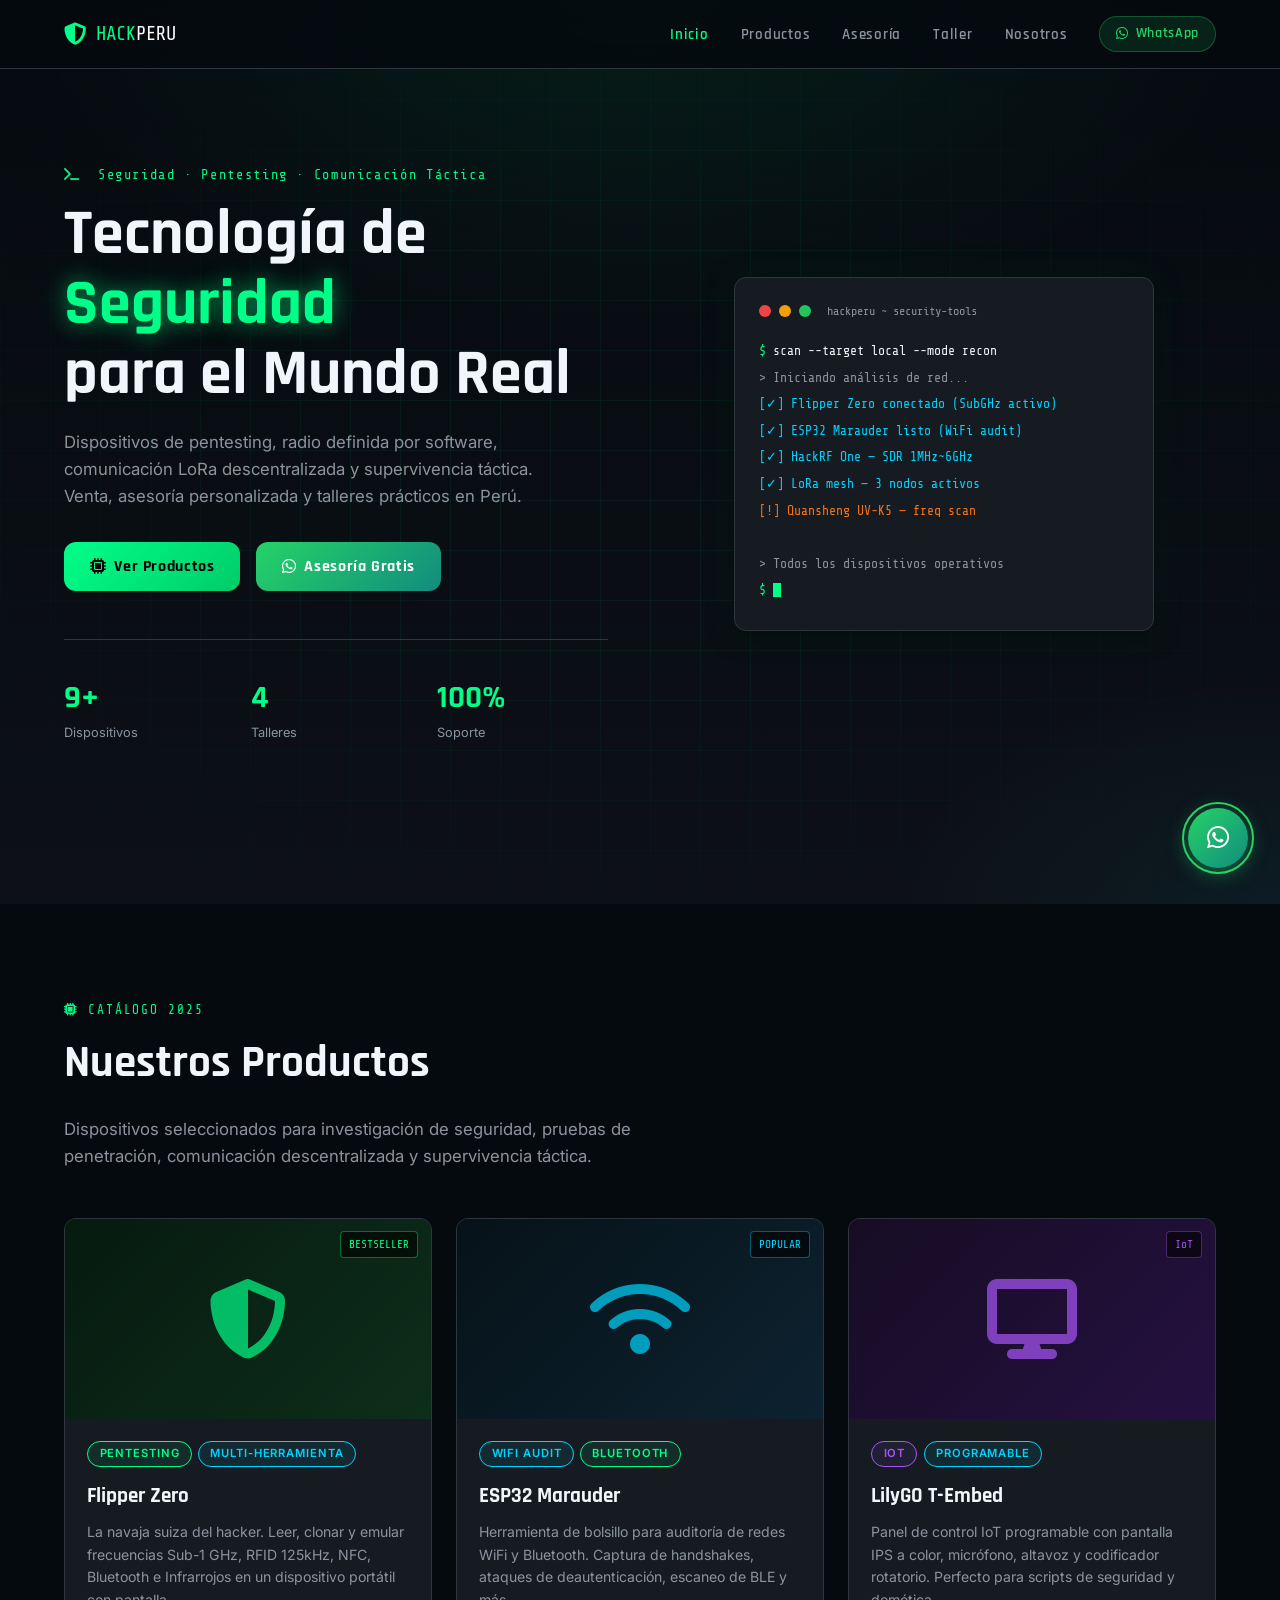
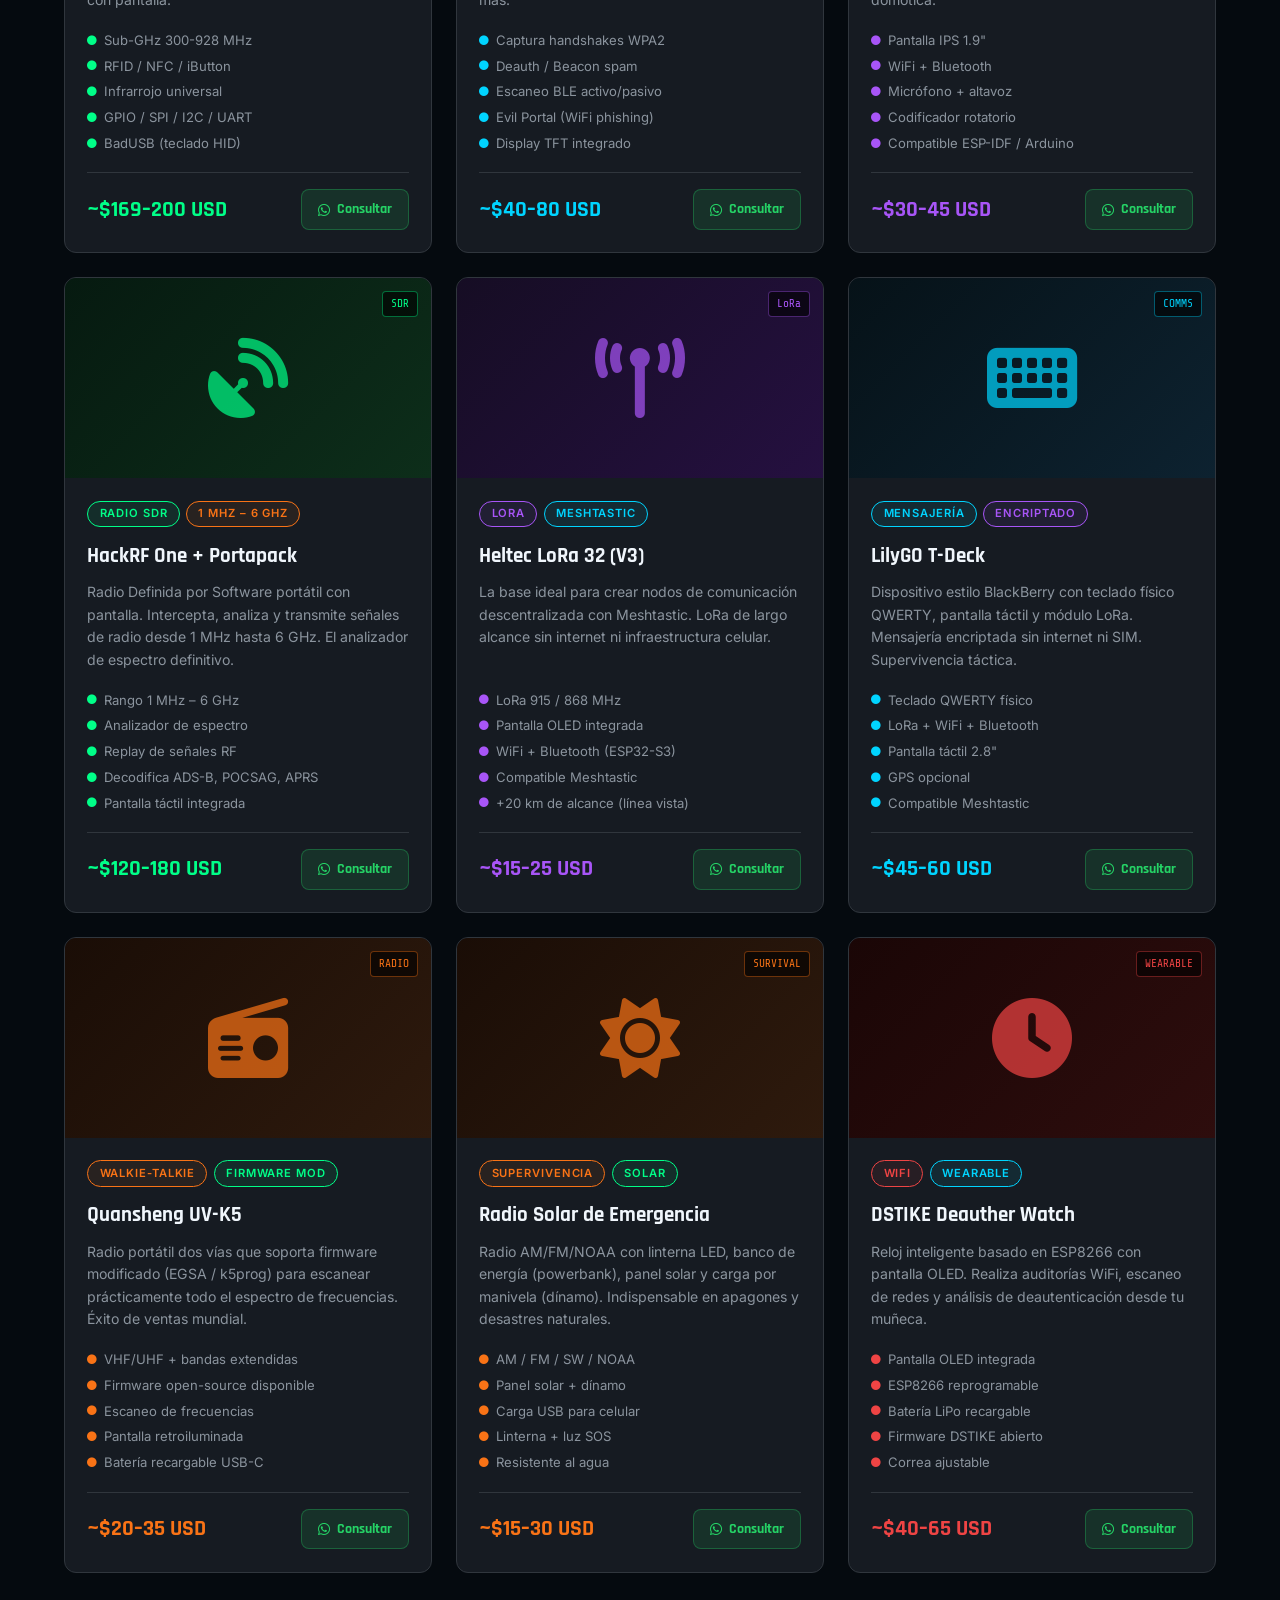
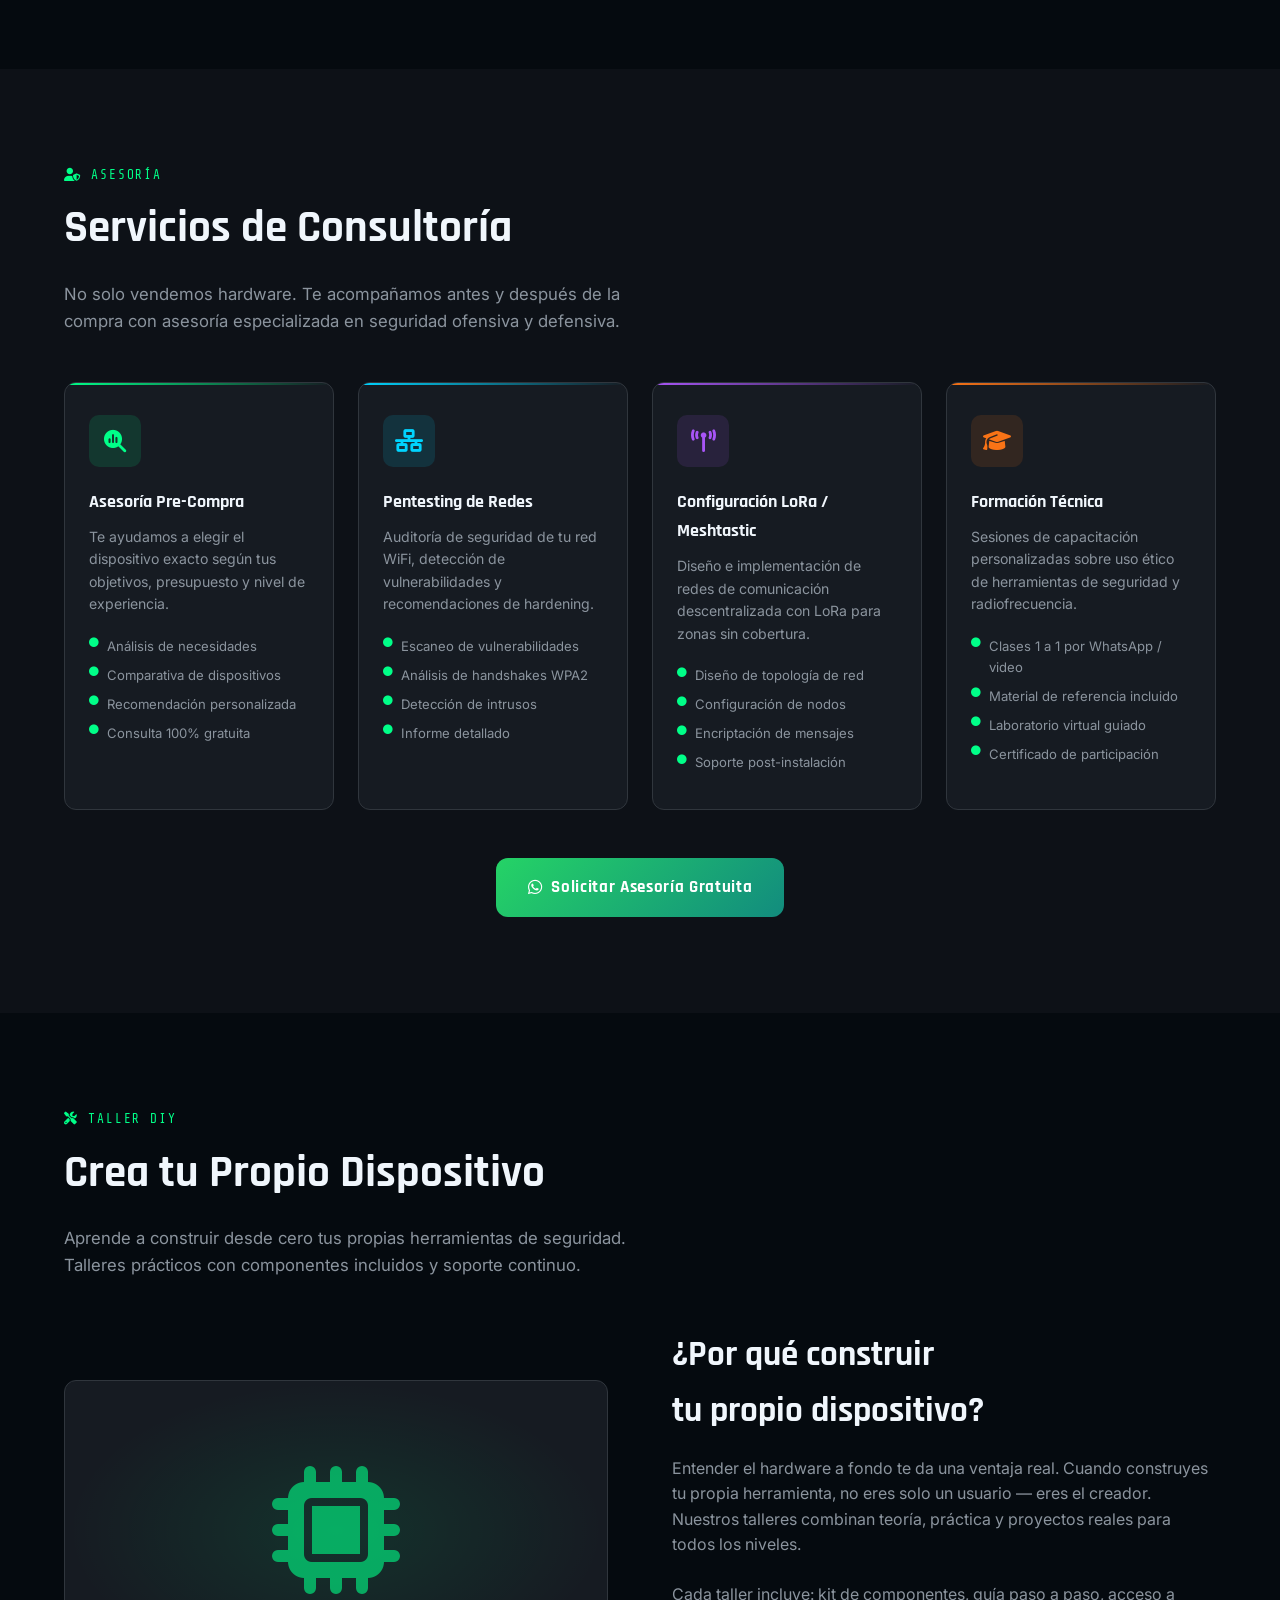
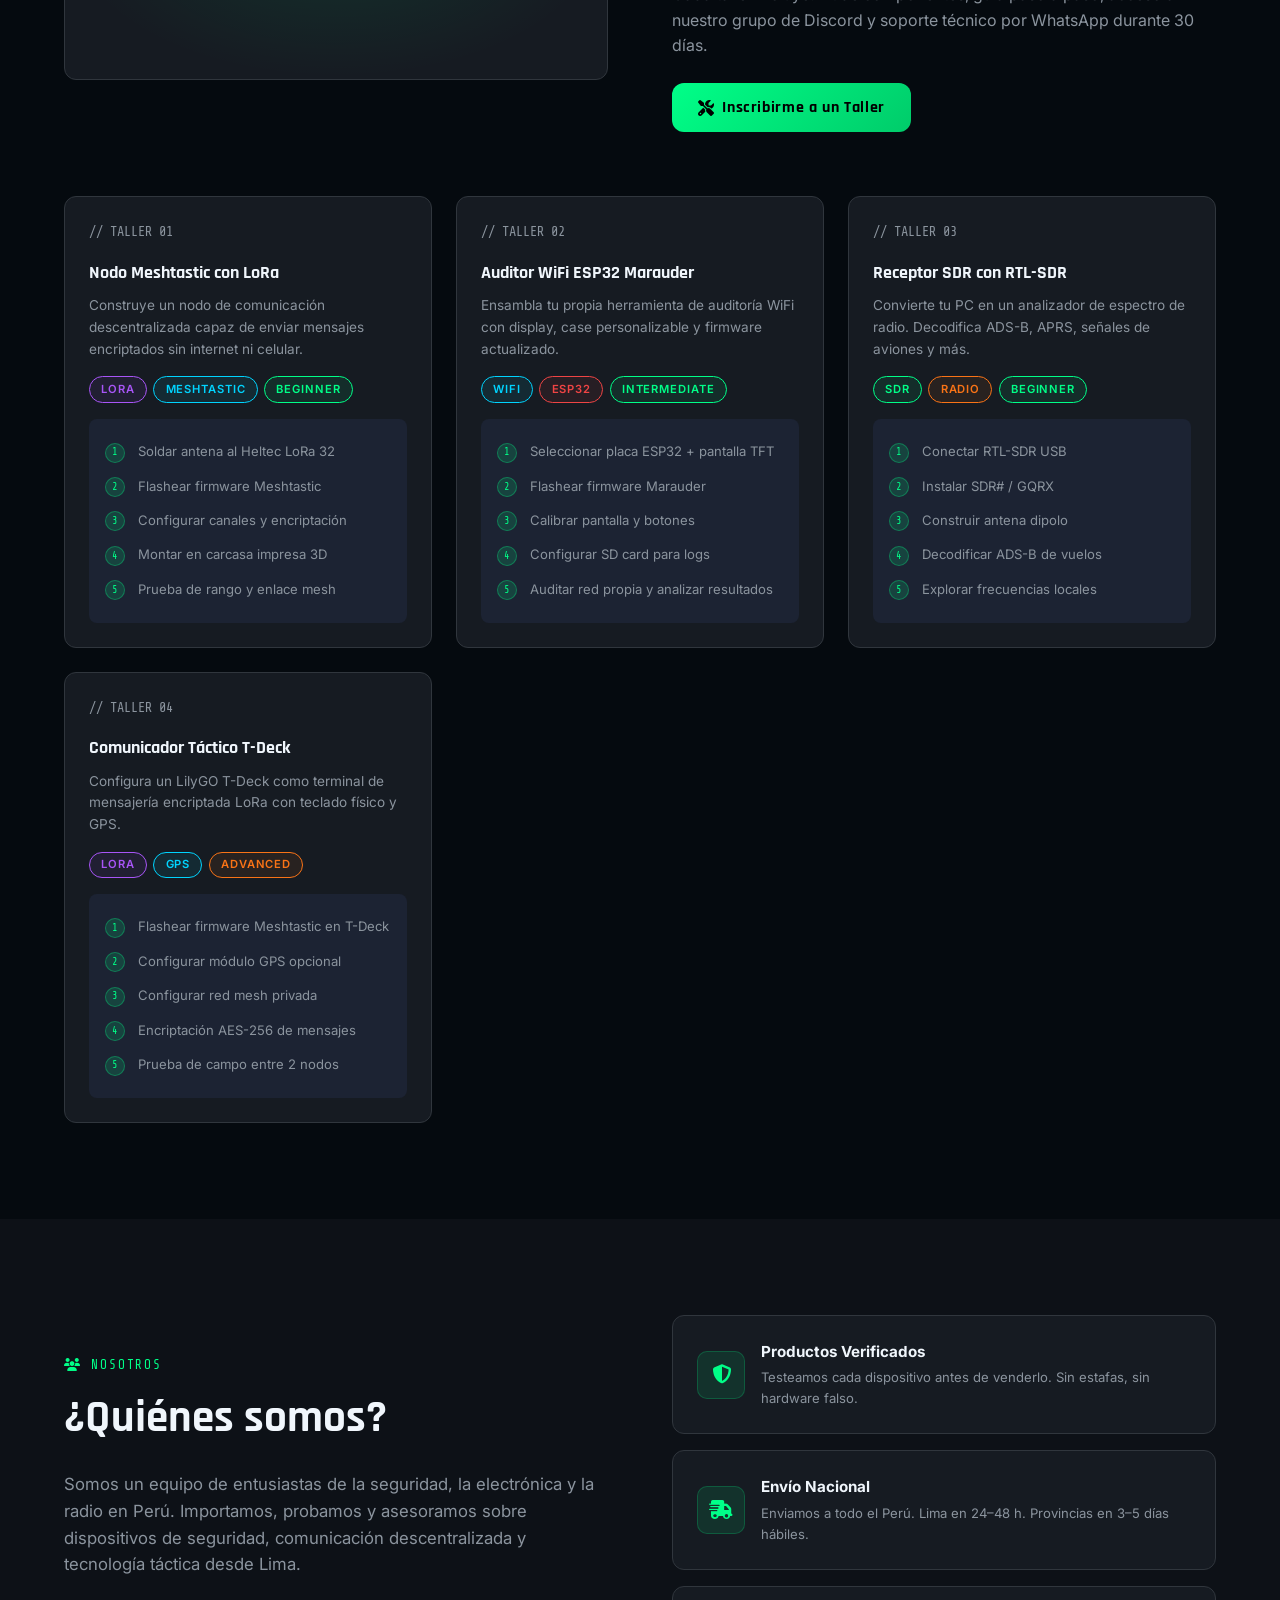
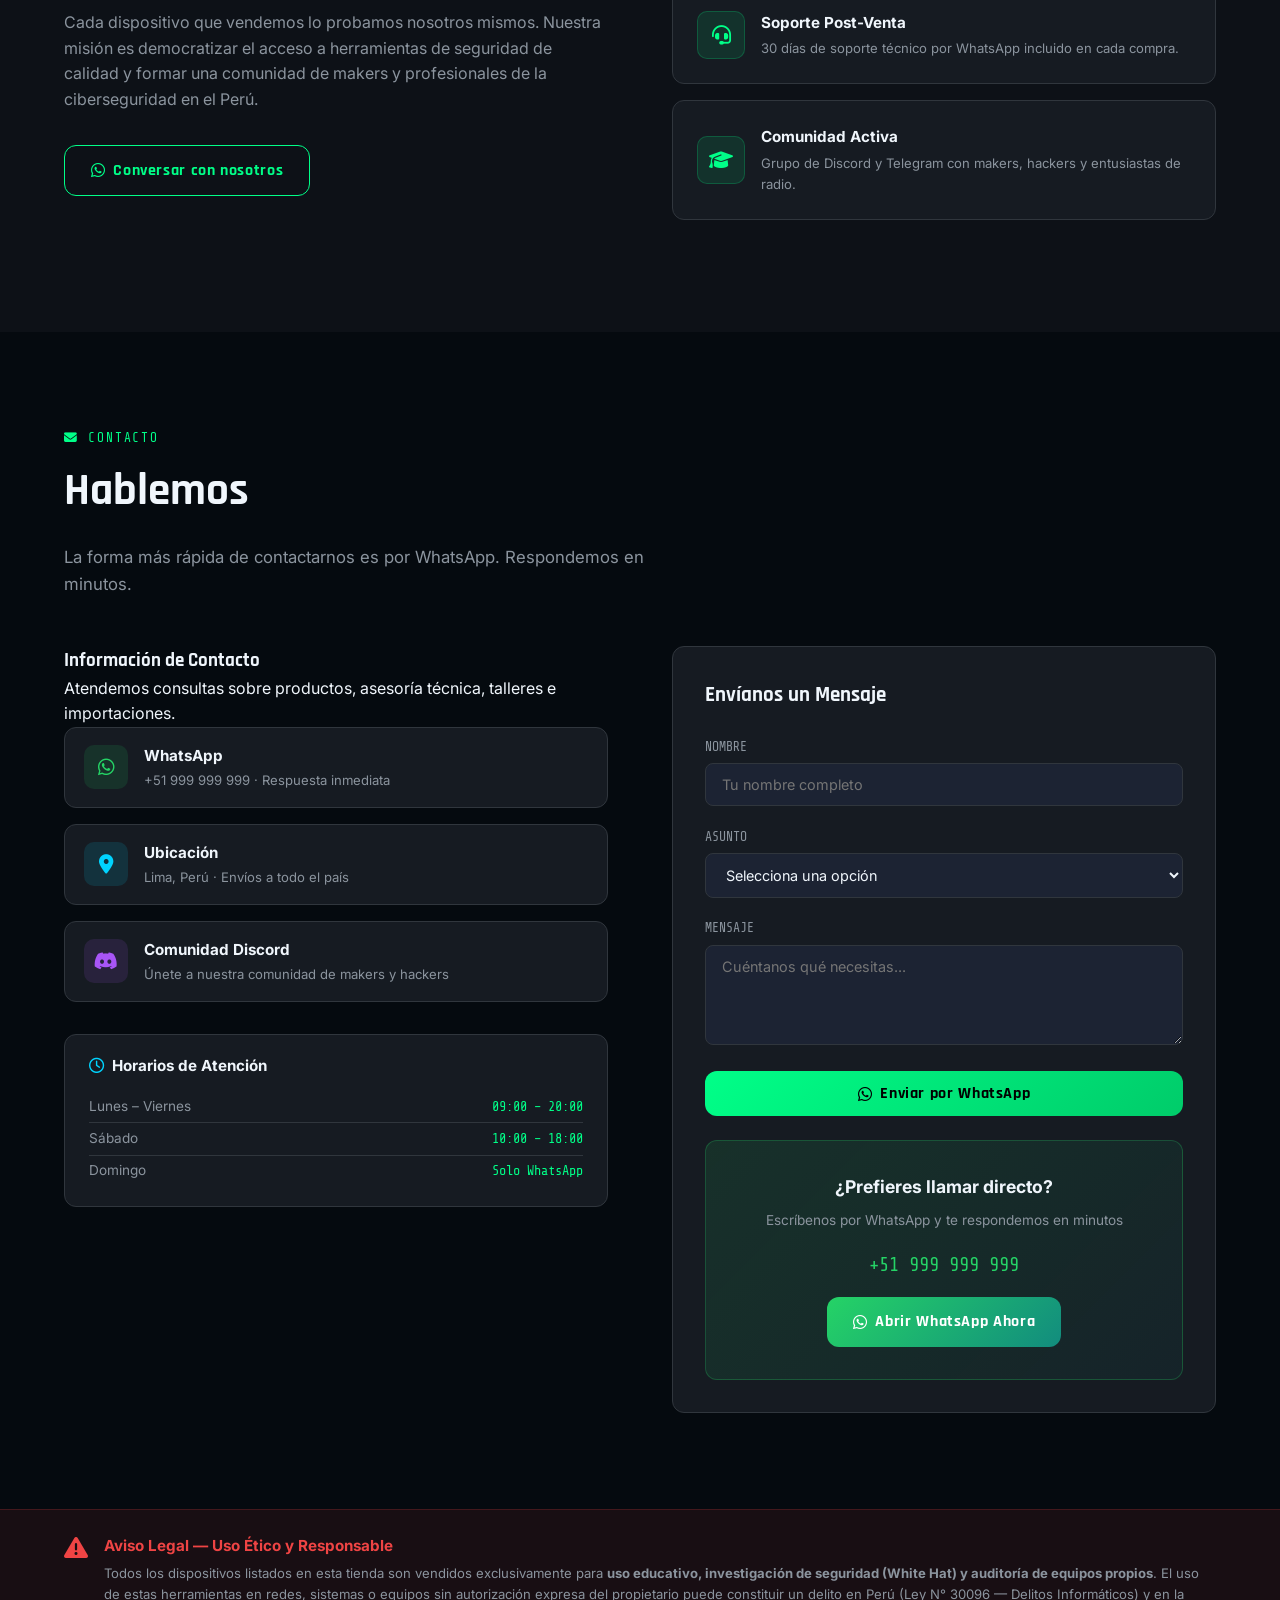
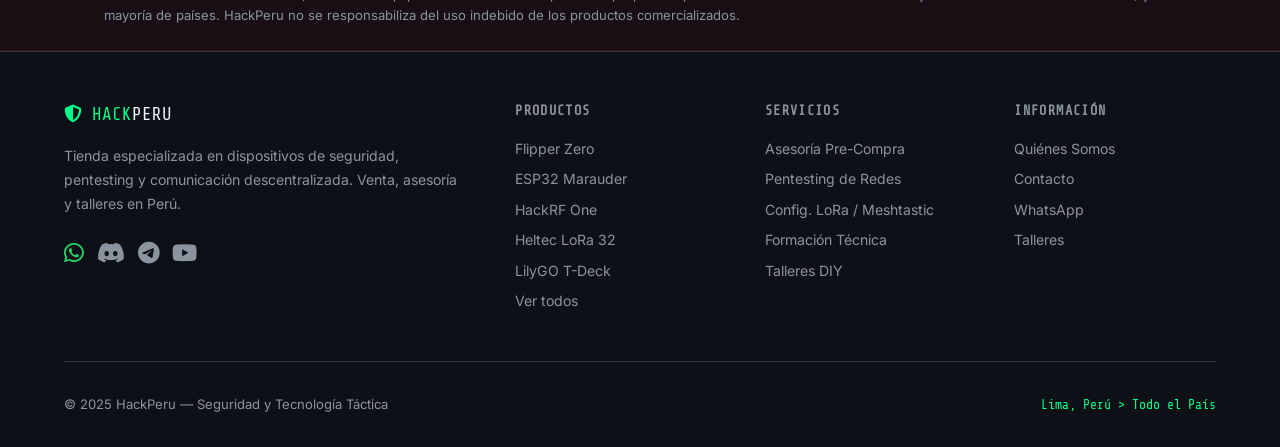
==== index.html @ 263f97da "feat: complete security products website for GitHub Pages Full single-page website with dark cyberpu" ====
<!DOCTYPE html>
<html lang="es">
<head>
  <meta charset="UTF-8" />
  <meta name="viewport" content="width=device-width, initial-scale=1.0" />
  <title>HackPeru — Tienda de Seguridad & Tecnología</title>
  <meta name="description" content="Dispositivos de pentesting, comunicación segura y electrónica táctica. Venta, asesoría y talleres en Perú." />
  <link rel="preconnect" href="https://fonts.googleapis.com" />
  <link rel="preconnect" href="https://fonts.gstatic.com" crossorigin />
  <link href="https://fonts.googleapis.com/css2?family=Share+Tech+Mono&family=Rajdhani:wght@400;600;700&family=Inter:wght@300;400;600&display=swap" rel="stylesheet" />
  <link rel="stylesheet" href="https://cdnjs.cloudflare.com/ajax/libs/font-awesome/6.5.0/css/all.min.css" />
  <style>
    /* ─── Variables ─────────────────────────────── */
    :root {
      --bg0: #050a0f;
      --bg1: #0d1117;
      --bg2: #161b22;
      --bg3: #1c2333;
      --green: #00ff88;
      --cyan:  #00d4ff;
      --purple:#a855f7;
      --orange:#f97316;
      --red:   #ef4444;
      --text:  #f0f6fc;
      --muted: #8b949e;
      --border:#30363d;
      --radius:12px;
      --shadow: 0 4px 24px rgba(0,0,0,.6);
    }

    /* ─── Reset ─────────────────────────────────── */
    *, *::before, *::after { box-sizing: border-box; margin: 0; padding: 0; }
    html { scroll-behavior: smooth; }
    body {
      font-family: 'Inter', sans-serif;
      background: var(--bg0);
      color: var(--text);
      line-height: 1.6;
      overflow-x: hidden;
    }
    a { color: inherit; text-decoration: none; }
    img { max-width: 100%; display: block; }
    ul { list-style: none; }

    /* ─── Scrollbar ──────────────────────────────── */
    ::-webkit-scrollbar { width: 6px; }
    ::-webkit-scrollbar-track { background: var(--bg1); }
    ::-webkit-scrollbar-thumb { background: var(--green); border-radius: 3px; }

    /* ─── Typography ────────────────────────────── */
    .mono { font-family: 'Share Tech Mono', monospace; }
    .title-font { font-family: 'Rajdhani', sans-serif; font-weight: 700; }
    h1,h2,h3 { font-family: 'Rajdhani', sans-serif; font-weight: 700; }

    /* ─── Utility ───────────────────────────────── */
    .container { max-width: 1200px; margin: 0 auto; padding: 0 1.5rem; }
    .tag {
      display: inline-block;
      font-size: .7rem;
      font-weight: 600;
      letter-spacing: .08em;
      text-transform: uppercase;
      padding: .2rem .7rem;
      border-radius: 999px;
      border: 1px solid;
    }
    .tag-green  { color: var(--green);  border-color: var(--green);  background: rgba(0,255,136,.08); }
    .tag-cyan   { color: var(--cyan);   border-color: var(--cyan);   background: rgba(0,212,255,.08); }
    .tag-purple { color: var(--purple); border-color: var(--purple); background: rgba(168,85,247,.08); }
    .tag-orange { color: var(--orange); border-color: var(--orange); background: rgba(249,115,22,.08); }
    .tag-red    { color: var(--red);    border-color: var(--red);    background: rgba(239,68,68,.08); }

    .btn {
      display: inline-flex;
      align-items: center;
      gap: .5rem;
      padding: .75rem 1.6rem;
      border-radius: var(--radius);
      font-family: 'Rajdhani', sans-serif;
      font-weight: 700;
      font-size: 1rem;
      letter-spacing: .04em;
      cursor: pointer;
      transition: all .2s;
      border: none;
    }
    .btn-primary {
      background: linear-gradient(135deg, var(--green), #00cc6a);
      color: #000;
    }
    .btn-primary:hover { transform: translateY(-2px); box-shadow: 0 8px 24px rgba(0,255,136,.35); }
    .btn-outline {
      background: transparent;
      border: 1.5px solid var(--green);
      color: var(--green);
    }
    .btn-outline:hover { background: rgba(0,255,136,.1); transform: translateY(-2px); }
    .btn-wa {
      background: linear-gradient(135deg, #25d366, #128c7e);
      color: #fff;
    }
    .btn-wa:hover { transform: translateY(-2px); box-shadow: 0 8px 24px rgba(37,211,102,.4); }
    .section-label {
      font-family: 'Share Tech Mono', monospace;
      font-size: .8rem;
      color: var(--green);
      letter-spacing: .15em;
      text-transform: uppercase;
      margin-bottom: .5rem;
      display: block;
    }
    .section-title {
      font-size: clamp(1.8rem, 4vw, 2.8rem);
      margin-bottom: 1rem;
    }
    .section-sub {
      color: var(--muted);
      max-width: 600px;
      font-size: 1.05rem;
    }
    .section-header { margin-bottom: 3rem; }

    /* ─── Grid bg ───────────────────────────────── */
    .grid-bg {
      background-image:
        linear-gradient(rgba(0,255,136,.04) 1px, transparent 1px),
        linear-gradient(90deg, rgba(0,255,136,.04) 1px, transparent 1px);
      background-size: 40px 40px;
    }

    /* ─── Glow text ─────────────────────────────── */
    .glow { text-shadow: 0 0 20px rgba(0,255,136,.5), 0 0 40px rgba(0,255,136,.2); }
    .glow-cyan { text-shadow: 0 0 20px rgba(0,212,255,.5); }

    /* ─── Floating WA button ───────────────────── */
    #wa-float {
      position: fixed;
      bottom: 2rem;
      right: 2rem;
      z-index: 999;
      width: 60px;
      height: 60px;
      border-radius: 50%;
      background: linear-gradient(135deg, #25d366, #128c7e);
      display: flex;
      align-items: center;
      justify-content: center;
      font-size: 1.6rem;
      color: #fff;
      box-shadow: 0 4px 20px rgba(37,211,102,.5);
      transition: transform .2s, box-shadow .2s;
    }
    #wa-float:hover {
      transform: scale(1.1) rotate(-8deg);
      box-shadow: 0 8px 32px rgba(37,211,102,.7);
    }
    #wa-float .pulse {
      position: absolute;
      inset: -6px;
      border-radius: 50%;
      border: 2px solid #25d366;
      animation: pulse-ring 2s infinite;
    }
    @keyframes pulse-ring {
      0%   { transform: scale(1);   opacity: .8; }
      100% { transform: scale(1.4); opacity: 0; }
    }

    /* ─── Navigation ────────────────────────────── */
    #navbar {
      position: fixed;
      top: 0; left: 0; right: 0;
      z-index: 900;
      background: rgba(5,10,15,.85);
      backdrop-filter: blur(12px);
      border-bottom: 1px solid var(--border);
      transition: background .3s;
    }
    .nav-inner {
      display: flex;
      align-items: center;
      justify-content: space-between;
      height: 68px;
    }
    .nav-logo {
      display: flex;
      align-items: center;
      gap: .6rem;
      font-family: 'Share Tech Mono', monospace;
      font-size: 1.2rem;
      color: var(--green);
    }
    .nav-logo i { font-size: 1.4rem; }
    .nav-links {
      display: flex;
      align-items: center;
      gap: 2rem;
    }
    .nav-links a {
      font-size: .92rem;
      font-weight: 600;
      color: var(--muted);
      transition: color .2s;
      font-family: 'Rajdhani', sans-serif;
      letter-spacing: .05em;
    }
    .nav-links a:hover, .nav-links a.active { color: var(--green); }
    .nav-wa {
      display: flex;
      align-items: center;
      gap: .4rem;
      background: rgba(37,211,102,.12);
      border: 1px solid rgba(37,211,102,.3);
      color: #25d366 !important;
      padding: .4rem 1rem;
      border-radius: 999px;
      font-size: .85rem !important;
    }
    #menu-toggle {
      display: none;
      background: none;
      border: none;
      color: var(--text);
      font-size: 1.4rem;
      cursor: pointer;
    }
    #mobile-menu {
      display: none;
      flex-direction: column;
      gap: 0;
      background: var(--bg1);
      border-top: 1px solid var(--border);
      padding: 1rem 1.5rem;
    }
    #mobile-menu a {
      padding: .8rem 0;
      border-bottom: 1px solid var(--border);
      font-family: 'Rajdhani', sans-serif;
      font-weight: 600;
      font-size: 1.05rem;
      color: var(--muted);
      transition: color .2s;
    }
    #mobile-menu a:last-child { border-bottom: none; }
    #mobile-menu a:hover { color: var(--green); }

    /* ─── Hero ──────────────────────────────────── */
    #inicio {
      min-height: 100vh;
      display: flex;
      align-items: center;
      position: relative;
      overflow: hidden;
      padding-top: 68px;
    }
    .hero-bg {
      position: absolute;
      inset: 0;
      background:
        radial-gradient(ellipse 80% 60% at 50% 0%, rgba(0,255,136,.08) 0%, transparent 60%),
        radial-gradient(ellipse 60% 50% at 100% 100%, rgba(0,212,255,.06) 0%, transparent 50%),
        linear-gradient(180deg, var(--bg0) 0%, var(--bg1) 100%);
    }
    .hero-grid {
      position: absolute;
      inset: 0;
      background-image:
        linear-gradient(rgba(0,255,136,.05) 1px, transparent 1px),
        linear-gradient(90deg, rgba(0,255,136,.05) 1px, transparent 1px);
      background-size: 50px 50px;
      mask-image: radial-gradient(ellipse 80% 70% at 50% 50%, black 30%, transparent 80%);
    }
    .hero-content {
      position: relative;
      z-index: 1;
      display: grid;
      grid-template-columns: 1fr 1fr;
      gap: 4rem;
      align-items: center;
      padding: 6rem 0 4rem;
    }
    .hero-pre {
      font-family: 'Share Tech Mono', monospace;
      font-size: .85rem;
      color: var(--green);
      letter-spacing: .12em;
      margin-bottom: .8rem;
    }
    .hero-title {
      font-size: clamp(2.4rem, 5vw, 4rem);
      line-height: 1.1;
      margin-bottom: 1.2rem;
    }
    .hero-title span { color: var(--green); }
    .hero-desc {
      color: var(--muted);
      font-size: 1.05rem;
      margin-bottom: 2rem;
      max-width: 480px;
    }
    .hero-actions { display: flex; gap: 1rem; flex-wrap: wrap; }
    .hero-stats {
      display: grid;
      grid-template-columns: repeat(3, 1fr);
      gap: 1rem;
      margin-top: 3rem;
      padding-top: 2rem;
      border-top: 1px solid var(--border);
    }
    .hero-stat-num {
      font-family: 'Rajdhani', sans-serif;
      font-size: 2rem;
      font-weight: 700;
      color: var(--green);
    }
    .hero-stat-lbl { font-size: .8rem; color: var(--muted); }
    .hero-visual {
      display: flex;
      align-items: center;
      justify-content: center;
    }
    .hero-terminal {
      background: var(--bg2);
      border: 1px solid var(--border);
      border-radius: var(--radius);
      padding: 1.5rem;
      font-family: 'Share Tech Mono', monospace;
      font-size: .82rem;
      box-shadow: var(--shadow), 0 0 40px rgba(0,255,136,.08);
      width: 100%;
      max-width: 420px;
    }
    .terminal-bar {
      display: flex;
      gap: .5rem;
      margin-bottom: 1.2rem;
      align-items: center;
    }
    .dot { width: 12px; height: 12px; border-radius: 50%; }
    .dot-r { background: #ef4444; }
    .dot-y { background: #f59e0b; }
    .dot-g { background: #22c55e; }
    .terminal-title { margin-left: .5rem; color: var(--muted); font-size: .75rem; }
    .terminal-line { margin-bottom: .35rem; line-height: 1.6; }
    .t-prompt { color: var(--green); }
    .t-cmd    { color: var(--text); }
    .t-out    { color: var(--muted); }
    .t-ok     { color: var(--cyan); }
    .t-warn   { color: var(--orange); }
    .cursor {
      display: inline-block;
      width: 8px;
      height: 14px;
      background: var(--green);
      vertical-align: text-bottom;
      animation: blink 1s step-end infinite;
    }
    @keyframes blink { 50% { opacity: 0; } }

    /* ─── Section padding ───────────────────────── */
    section { padding: 6rem 0; }
    section:nth-child(even) { background: var(--bg1); }

    /* ─── Products ──────────────────────────────── */
    #productos { background: var(--bg0); }
    .products-grid {
      display: grid;
      grid-template-columns: repeat(auto-fill, minmax(300px, 1fr));
      gap: 1.5rem;
    }
    .product-card {
      background: var(--bg2);
      border: 1px solid var(--border);
      border-radius: var(--radius);
      overflow: hidden;
      transition: transform .25s, box-shadow .25s, border-color .25s;
      display: flex;
      flex-direction: column;
    }
    .product-card:hover {
      transform: translateY(-6px);
      box-shadow: var(--shadow);
    }
    .product-card.green:hover  { border-color: var(--green);  box-shadow: 0 12px 40px rgba(0,255,136,.15); }
    .product-card.cyan:hover   { border-color: var(--cyan);   box-shadow: 0 12px 40px rgba(0,212,255,.15); }
    .product-card.purple:hover { border-color: var(--purple); box-shadow: 0 12px 40px rgba(168,85,247,.15); }
    .product-card.orange:hover { border-color: var(--orange); box-shadow: 0 12px 40px rgba(249,115,22,.15); }
    .product-card.red:hover    { border-color: var(--red);    box-shadow: 0 12px 40px rgba(239,68,68,.15); }

    .product-img-wrap {
      height: 200px;
      display: flex;
      align-items: center;
      justify-content: center;
      position: relative;
      overflow: hidden;
    }
    .product-img-wrap.green  { background: linear-gradient(135deg, #061a10, #0d2e1a); }
    .product-img-wrap.cyan   { background: linear-gradient(135deg, #061218, #0d2230); }
    .product-img-wrap.purple { background: linear-gradient(135deg, #160d24, #251040); }
    .product-img-wrap.orange { background: linear-gradient(135deg, #1a0d06, #2e1a0d); }
    .product-img-wrap.red    { background: linear-gradient(135deg, #1a0606, #2e0d0d); }

    .product-icon {
      font-size: 5rem;
      opacity: .7;
    }
    .product-icon.green  { color: var(--green); }
    .product-icon.cyan   { color: var(--cyan); }
    .product-icon.purple { color: var(--purple); }
    .product-icon.orange { color: var(--orange); }
    .product-icon.red    { color: var(--red); }

    .product-badge {
      position: absolute;
      top: .8rem;
      right: .8rem;
      font-family: 'Share Tech Mono', monospace;
      font-size: .7rem;
      background: rgba(0,0,0,.6);
      border: 1px solid;
      border-radius: 4px;
      padding: .2rem .5rem;
    }
    .product-badge.green  { color: var(--green); border-color: rgba(0,255,136,.4); }
    .product-badge.cyan   { color: var(--cyan);  border-color: rgba(0,212,255,.4); }
    .product-badge.purple { color: var(--purple);border-color: rgba(168,85,247,.4); }
    .product-badge.orange { color: var(--orange);border-color: rgba(249,115,22,.4); }
    .product-badge.red    { color: var(--red);   border-color: rgba(239,68,68,.4); }

    .product-body {
      padding: 1.4rem;
      flex: 1;
      display: flex;
      flex-direction: column;
    }
    .product-tags { display: flex; gap: .4rem; flex-wrap: wrap; margin-bottom: .8rem; }
    .product-name {
      font-family: 'Rajdhani', sans-serif;
      font-size: 1.3rem;
      font-weight: 700;
      margin-bottom: .5rem;
    }
    .product-desc { font-size: .88rem; color: var(--muted); margin-bottom: 1rem; flex: 1; }
    .product-feats { margin-bottom: 1rem; }
    .product-feats li {
      font-size: .82rem;
      color: var(--muted);
      padding: .15rem 0;
      display: flex;
      align-items: center;
      gap: .4rem;
    }
    .product-feats li i { font-size: .6rem; }
    .product-feats li i.green  { color: var(--green); }
    .product-feats li i.cyan   { color: var(--cyan); }
    .product-feats li i.purple { color: var(--purple); }
    .product-feats li i.orange { color: var(--orange); }
    .product-feats li i.red    { color: var(--red); }

    .product-footer {
      display: flex;
      align-items: center;
      justify-content: space-between;
      padding-top: 1rem;
      border-top: 1px solid var(--border);
    }
    .product-price {
      font-family: 'Rajdhani', sans-serif;
      font-size: 1.4rem;
      font-weight: 700;
    }
    .product-price.green  { color: var(--green); }
    .product-price.cyan   { color: var(--cyan); }
    .product-price.purple { color: var(--purple); }
    .product-price.orange { color: var(--orange); }
    .product-price.red    { color: var(--red); }

    .btn-ask {
      display: inline-flex;
      align-items: center;
      gap: .4rem;
      padding: .5rem 1rem;
      border-radius: 8px;
      font-family: 'Rajdhani', sans-serif;
      font-weight: 700;
      font-size: .88rem;
      background: rgba(37,211,102,.12);
      border: 1px solid rgba(37,211,102,.3);
      color: #25d366;
      transition: all .2s;
      cursor: pointer;
    }
    .btn-ask:hover {
      background: rgba(37,211,102,.22);
      transform: translateY(-1px);
    }

    /* ─── Services ───────────────────────────────── */
    #servicios { background: var(--bg1); }
    .services-grid {
      display: grid;
      grid-template-columns: repeat(auto-fill, minmax(260px, 1fr));
      gap: 1.5rem;
    }
    .service-card {
      background: var(--bg2);
      border: 1px solid var(--border);
      border-radius: var(--radius);
      padding: 2rem 1.5rem;
      transition: transform .25s, border-color .25s;
      position: relative;
      overflow: hidden;
    }
    .service-card::before {
      content: '';
      position: absolute;
      top: 0; left: 0; right: 0;
      height: 2px;
    }
    .service-card.s1::before { background: linear-gradient(90deg, var(--green), transparent); }
    .service-card.s2::before { background: linear-gradient(90deg, var(--cyan), transparent); }
    .service-card.s3::before { background: linear-gradient(90deg, var(--purple), transparent); }
    .service-card.s4::before { background: linear-gradient(90deg, var(--orange), transparent); }
    .service-card:hover { transform: translateY(-4px); border-color: rgba(255,255,255,.15); }
    .service-icon {
      width: 52px;
      height: 52px;
      border-radius: 10px;
      display: flex;
      align-items: center;
      justify-content: center;
      font-size: 1.4rem;
      margin-bottom: 1.2rem;
    }
    .service-icon.s1 { background: rgba(0,255,136,.12); color: var(--green); }
    .service-icon.s2 { background: rgba(0,212,255,.12); color: var(--cyan); }
    .service-icon.s3 { background: rgba(168,85,247,.12); color: var(--purple); }
    .service-icon.s4 { background: rgba(249,115,22,.12); color: var(--orange); }
    .service-card h3 { font-size: 1.15rem; margin-bottom: .6rem; }
    .service-card p { font-size: .88rem; color: var(--muted); }
    .service-list { margin-top: 1rem; }
    .service-list li {
      font-size: .82rem;
      color: var(--muted);
      padding: .25rem 0;
      display: flex;
      align-items: flex-start;
      gap: .5rem;
    }
    .service-list li i { color: var(--green); margin-top: .15rem; font-size: .6rem; }

    /* ─── Workshop ───────────────────────────────── */
    #taller { background: var(--bg0); }
    .workshop-intro {
      display: grid;
      grid-template-columns: 1fr 1fr;
      gap: 4rem;
      align-items: center;
      margin-bottom: 4rem;
    }
    .workshop-img {
      background: var(--bg2);
      border: 1px solid var(--border);
      border-radius: var(--radius);
      height: 300px;
      display: flex;
      align-items: center;
      justify-content: center;
      font-size: 8rem;
      position: relative;
      overflow: hidden;
    }
    .workshop-img::before {
      content: '';
      position: absolute;
      inset: 0;
      background: radial-gradient(ellipse at center, rgba(0,255,136,.1) 0%, transparent 70%);
    }
    .workshop-text h2 { font-size: clamp(1.6rem, 3vw, 2.2rem); margin-bottom: 1rem; }
    .workshop-text p  { color: var(--muted); margin-bottom: 1.5rem; }

    .projects-grid {
      display: grid;
      grid-template-columns: repeat(auto-fill, minmax(280px, 1fr));
      gap: 1.5rem;
    }
    .project-card {
      background: var(--bg2);
      border: 1px solid var(--border);
      border-radius: var(--radius);
      padding: 1.5rem;
      transition: transform .25s, border-color .25s;
    }
    .project-card:hover { transform: translateY(-4px); border-color: var(--green); }
    .project-num {
      font-family: 'Share Tech Mono', monospace;
      font-size: .75rem;
      color: var(--green);
      margin-bottom: .6rem;
    }
    .project-card h3 { font-size: 1.1rem; margin-bottom: .5rem; }
    .project-card p  { font-size: .85rem; color: var(--muted); margin-bottom: 1rem; }
    .project-tags { display: flex; gap: .4rem; flex-wrap: wrap; margin-bottom: 1rem; }
    .project-steps {
      background: var(--bg3);
      border-radius: 8px;
      padding: 1rem;
    }
    .project-step {
      display: flex;
      align-items: flex-start;
      gap: .8rem;
      padding: .4rem 0;
      font-size: .82rem;
      color: var(--muted);
    }
    .step-num {
      width: 20px;
      height: 20px;
      border-radius: 50%;
      background: rgba(0,255,136,.15);
      border: 1px solid rgba(0,255,136,.3);
      color: var(--green);
      font-family: 'Share Tech Mono', monospace;
      font-size: .65rem;
      display: flex;
      align-items: center;
      justify-content: center;
      flex-shrink: 0;
      margin-top: .1rem;
    }

    /* ─── About ─────────────────────────────────── */
    #nosotros { background: var(--bg1); }
    .about-grid {
      display: grid;
      grid-template-columns: 1fr 1fr;
      gap: 4rem;
      align-items: center;
    }
    .about-card {
      background: var(--bg2);
      border: 1px solid var(--border);
      border-radius: var(--radius);
      padding: 1.5rem;
      display: flex;
      align-items: center;
      gap: 1rem;
      margin-bottom: 1rem;
      transition: border-color .2s;
    }
    .about-card:hover { border-color: var(--green); }
    .about-card-icon {
      width: 48px;
      height: 48px;
      border-radius: 10px;
      background: rgba(0,255,136,.1);
      border: 1px solid rgba(0,255,136,.2);
      display: flex;
      align-items: center;
      justify-content: center;
      font-size: 1.2rem;
      color: var(--green);
      flex-shrink: 0;
    }
    .about-card h4 { font-size: .95rem; margin-bottom: .2rem; }
    .about-card p  { font-size: .82rem; color: var(--muted); }

    /* ─── Contact ────────────────────────────────── */
    #contacto { background: var(--bg0); }
    .contact-wrapper {
      display: grid;
      grid-template-columns: 1fr 1fr;
      gap: 4rem;
      align-items: start;
    }
    .contact-info h3 { font-size: 1.5rem; margin-bottom: .8rem; }
    .contact-info p  { color: var(--muted); margin-bottom: 2rem; }
    .contact-options { display: flex; flex-direction: column; gap: 1rem; margin-bottom: 2rem; }
    .contact-option {
      display: flex;
      align-items: center;
      gap: 1rem;
      background: var(--bg2);
      border: 1px solid var(--border);
      border-radius: var(--radius);
      padding: 1rem 1.2rem;
      transition: border-color .2s, transform .2s;
    }
    .contact-option:hover { border-color: #25d366; transform: translateX(4px); }
    .contact-option-icon {
      width: 44px;
      height: 44px;
      border-radius: 10px;
      background: rgba(37,211,102,.12);
      display: flex;
      align-items: center;
      justify-content: center;
      font-size: 1.2rem;
      color: #25d366;
      flex-shrink: 0;
    }
    .contact-option h4 { font-size: .95rem; margin-bottom: .1rem; }
    .contact-option p  { font-size: .82rem; color: var(--muted); }
    .contact-hours {
      background: var(--bg2);
      border: 1px solid var(--border);
      border-radius: var(--radius);
      padding: 1.2rem 1.5rem;
    }
    .contact-hours h4 { font-size: .95rem; margin-bottom: .8rem; display: flex; align-items: center; gap: .5rem; }
    .contact-hours h4 i { color: var(--cyan); }
    .hour-row {
      display: flex;
      justify-content: space-between;
      font-size: .85rem;
      padding: .3rem 0;
      border-bottom: 1px solid var(--border);
      color: var(--muted);
    }
    .hour-row:last-child { border-bottom: none; }
    .hour-row span:last-child { color: var(--green); font-family: 'Share Tech Mono', monospace; }

    .contact-form-box {
      background: var(--bg2);
      border: 1px solid var(--border);
      border-radius: var(--radius);
      padding: 2rem;
    }
    .contact-form-box h3 { font-size: 1.3rem; margin-bottom: 1.5rem; }
    .form-group { margin-bottom: 1.2rem; }
    .form-group label {
      display: block;
      font-size: .82rem;
      color: var(--muted);
      margin-bottom: .4rem;
      font-family: 'Share Tech Mono', monospace;
    }
    .form-group input,
    .form-group select,
    .form-group textarea {
      width: 100%;
      background: var(--bg3);
      border: 1px solid var(--border);
      border-radius: 8px;
      padding: .75rem 1rem;
      color: var(--text);
      font-family: 'Inter', sans-serif;
      font-size: .9rem;
      outline: none;
      transition: border-color .2s;
    }
    .form-group input:focus,
    .form-group select:focus,
    .form-group textarea:focus { border-color: var(--green); }
    .form-group textarea { resize: vertical; min-height: 100px; }
    .form-group select option { background: var(--bg2); }

    .wa-cta {
      background: linear-gradient(135deg, rgba(37,211,102,.12), rgba(18,140,126,.08));
      border: 1px solid rgba(37,211,102,.25);
      border-radius: var(--radius);
      padding: 2rem;
      text-align: center;
      margin-top: 1.5rem;
    }
    .wa-cta h4 { font-size: 1.1rem; margin-bottom: .5rem; }
    .wa-cta p  { font-size: .85rem; color: var(--muted); margin-bottom: 1.2rem; }
    .wa-number {
      font-family: 'Share Tech Mono', monospace;
      font-size: 1.2rem;
      color: #25d366;
      margin-bottom: 1rem;
    }

    /* ─── Disclaimer ─────────────────────────────── */
    .disclaimer-bar {
      background: rgba(239,68,68,.08);
      border-top: 1px solid rgba(239,68,68,.2);
      border-bottom: 1px solid rgba(239,68,68,.2);
      padding: 1.5rem 0;
    }
    .disclaimer-inner {
      display: flex;
      align-items: flex-start;
      gap: 1rem;
    }
    .disclaimer-icon {
      font-size: 1.5rem;
      color: var(--red);
      flex-shrink: 0;
      margin-top: .1rem;
    }
    .disclaimer-inner h4 {
      font-size: .95rem;
      color: var(--red);
      margin-bottom: .3rem;
    }
    .disclaimer-inner p { font-size: .82rem; color: var(--muted); }

    /* ─── Footer ─────────────────────────────────── */
    footer {
      background: var(--bg1);
      border-top: 1px solid var(--border);
      padding: 3rem 0 2rem;
    }
    .footer-grid {
      display: grid;
      grid-template-columns: 2fr 1fr 1fr 1fr;
      gap: 3rem;
      margin-bottom: 2.5rem;
    }
    .footer-logo {
      display: flex;
      align-items: center;
      gap: .6rem;
      font-family: 'Share Tech Mono', monospace;
      font-size: 1.1rem;
      color: var(--green);
      margin-bottom: 1rem;
    }
    .footer-col h4 {
      font-size: .85rem;
      text-transform: uppercase;
      letter-spacing: .1em;
      color: var(--muted);
      margin-bottom: 1rem;
      font-family: 'Share Tech Mono', monospace;
    }
    .footer-col a {
      display: block;
      font-size: .88rem;
      color: var(--muted);
      margin-bottom: .5rem;
      transition: color .2s;
    }
    .footer-col a:hover { color: var(--green); }
    .footer-desc { font-size: .88rem; color: var(--muted); line-height: 1.7; }
    .footer-bottom {
      display: flex;
      align-items: center;
      justify-content: space-between;
      padding-top: 2rem;
      border-top: 1px solid var(--border);
      font-size: .82rem;
      color: var(--muted);
    }
    .footer-mono { font-family: 'Share Tech Mono', monospace; color: var(--green); }

    /* ─── Animations ─────────────────────────────── */
    .fade-up {
      opacity: 0;
      transform: translateY(24px);
      transition: opacity .6s, transform .6s;
    }
    .fade-up.visible { opacity: 1; transform: translateY(0); }

    /* ─── Responsive ─────────────────────────────── */
    @media (max-width: 900px) {
      .hero-content      { grid-template-columns: 1fr; gap: 2rem; padding: 4rem 0 2rem; }
      .hero-visual       { display: none; }
      .workshop-intro    { grid-template-columns: 1fr; }
      .workshop-img      { display: none; }
      .about-grid        { grid-template-columns: 1fr; }
      .contact-wrapper   { grid-template-columns: 1fr; }
      .footer-grid       { grid-template-columns: 1fr 1fr; gap: 2rem; }
    }
    @media (max-width: 640px) {
      .nav-links { display: none; }
      #menu-toggle { display: block; }
      .hero-stats { grid-template-columns: repeat(3, 1fr); }
      .footer-grid { grid-template-columns: 1fr; }
      .footer-bottom { flex-direction: column; gap: .5rem; text-align: center; }
      #wa-float { bottom: 1.2rem; right: 1.2rem; width: 52px; height: 52px; }
    }
  </style>
</head>
<body>

<!-- ═══ WhatsApp Float ═══ -->
<!-- CAMBIAR: reemplaza +51999999999 con tu número real -->
<a id="wa-float"
   href="https://wa.me/51999999999?text=Hola%20HackPeru%20%F0%9F%91%8B%20Estoy%20interesado%20en%20sus%20productos%20de%20seguridad."
   target="_blank" rel="noopener" title="Escríbenos por WhatsApp">
  <span class="pulse"></span>
  <i class="fa-brands fa-whatsapp"></i>
</a>

<!-- ═══ Navbar ═══ -->
<nav id="navbar">
  <div class="container">
    <div class="nav-inner">
      <a href="#inicio" class="nav-logo">
        <i class="fa-solid fa-shield-halved"></i>
        <span>HACK<span style="color:#fff">PERU</span></span>
      </a>
      <ul class="nav-links">
        <li><a href="#inicio">Inicio</a></li>
        <li><a href="#productos">Productos</a></li>
        <li><a href="#servicios">Asesoría</a></li>
        <li><a href="#taller">Taller</a></li>
        <li><a href="#nosotros">Nosotros</a></li>
        <li>
          <a href="https://wa.me/51999999999?text=Hola%20HackPeru%20%F0%9F%91%8B%20Quiero%20información%20sobre%20sus%20productos."
             target="_blank" rel="noopener" class="nav-wa">
            <i class="fa-brands fa-whatsapp"></i> WhatsApp
          </a>
        </li>
      </ul>
      <button id="menu-toggle" aria-label="Menú"><i class="fa-solid fa-bars"></i></button>
    </div>
    <div id="mobile-menu">
      <a href="#inicio">Inicio</a>
      <a href="#productos">Productos</a>
      <a href="#servicios">Asesoría</a>
      <a href="#taller">Taller</a>
      <a href="#nosotros">Nosotros</a>
      <a href="#contacto">Contacto</a>
    </div>
  </div>
</nav>

<!-- ═══ Hero ═══ -->
<section id="inicio">
  <div class="hero-bg"></div>
  <div class="hero-grid"></div>
  <div class="container">
    <div class="hero-content">
      <div class="hero-text fade-up">
        <p class="hero-pre">
          <i class="fa-solid fa-terminal"></i>&nbsp; Seguridad · Pentesting · Comunicación Táctica
        </p>
        <h1 class="hero-title">
          Tecnología de <span class="glow">Seguridad</span><br>
          para el Mundo Real
        </h1>
        <p class="hero-desc">
          Dispositivos de pentesting, radio definida por software, comunicación LoRa descentralizada
          y supervivencia táctica. Venta, asesoría personalizada y talleres prácticos en Perú.
        </p>
        <div class="hero-actions">
          <a href="#productos" class="btn btn-primary">
            <i class="fa-solid fa-microchip"></i> Ver Productos
          </a>
          <a href="https://wa.me/51999999999?text=Hola%20HackPeru%20%F0%9F%91%8B%20Quiero%20asesoría%20personalizada."
             target="_blank" rel="noopener" class="btn btn-wa">
            <i class="fa-brands fa-whatsapp"></i> Asesoría Gratis
          </a>
        </div>
        <div class="hero-stats">
          <div>
            <div class="hero-stat-num">9+</div>
            <div class="hero-stat-lbl">Dispositivos</div>
          </div>
          <div>
            <div class="hero-stat-num">4</div>
            <div class="hero-stat-lbl">Talleres</div>
          </div>
          <div>
            <div class="hero-stat-num">100%</div>
            <div class="hero-stat-lbl">Soporte</div>
          </div>
        </div>
      </div>
      <div class="hero-visual fade-up">
        <div class="hero-terminal">
          <div class="terminal-bar">
            <div class="dot dot-r"></div>
            <div class="dot dot-y"></div>
            <div class="dot dot-g"></div>
            <span class="terminal-title">hackperu ~ security-tools</span>
          </div>
          <div class="terminal-line"><span class="t-prompt">$</span> <span class="t-cmd">scan --target local --mode recon</span></div>
          <div class="terminal-line t-out">&gt; Iniciando análisis de red...</div>
          <div class="terminal-line t-ok">[✓] Flipper Zero conectado (SubGHz activo)</div>
          <div class="terminal-line t-ok">[✓] ESP32 Marauder listo (WiFi audit)</div>
          <div class="terminal-line t-ok">[✓] HackRF One — SDR 1MHz~6GHz</div>
          <div class="terminal-line t-ok">[✓] LoRa mesh — 3 nodos activos</div>
          <div class="terminal-line t-warn">[!] Quansheng UV-K5 — freq scan</div>
          <div class="terminal-line"><br></div>
          <div class="terminal-line t-out">&gt; Todos los dispositivos operativos</div>
          <div class="terminal-line"><span class="t-prompt">$</span> <span class="cursor"></span></div>
        </div>
      </div>
    </div>
  </div>
</section>

<!-- ═══ Products ═══ -->
<section id="productos">
  <div class="container">
    <div class="section-header fade-up">
      <span class="section-label"><i class="fa-solid fa-microchip"></i> Catálogo 2025</span>
      <h2 class="section-title">Nuestros Productos</h2>
      <p class="section-sub">
        Dispositivos seleccionados para investigación de seguridad, pruebas de penetración,
        comunicación descentralizada y supervivencia táctica.
      </p>
    </div>

    <div class="products-grid">

      <!-- 1. Flipper Zero -->
      <div class="product-card green fade-up">
        <div class="product-img-wrap green">
          <i class="fa-solid fa-shield-halved product-icon green"></i>
          <span class="product-badge green">BESTSELLER</span>
        </div>
        <div class="product-body">
          <div class="product-tags">
            <span class="tag tag-green">Pentesting</span>
            <span class="tag tag-cyan">Multi-herramienta</span>
          </div>
          <h3 class="product-name">Flipper Zero</h3>
          <p class="product-desc">
            La navaja suiza del hacker. Leer, clonar y emular frecuencias Sub-1 GHz, RFID 125kHz,
            NFC, Bluetooth e Infrarrojos en un dispositivo portátil con pantalla.
          </p>
          <ul class="product-feats">
            <li><i class="fa-solid fa-circle green"></i> Sub-GHz 300-928 MHz</li>
            <li><i class="fa-solid fa-circle green"></i> RFID / NFC / iButton</li>
            <li><i class="fa-solid fa-circle green"></i> Infrarrojo universal</li>
            <li><i class="fa-solid fa-circle green"></i> GPIO / SPI / I2C / UART</li>
            <li><i class="fa-solid fa-circle green"></i> BadUSB (teclado HID)</li>
          </ul>
          <div class="product-footer">
            <div class="product-price green">~$169–200 USD</div>
            <a href="https://wa.me/51999999999?text=Hola%2C%20quiero%20información%20sobre%20el%20Flipper%20Zero."
               target="_blank" rel="noopener" class="btn-ask">
              <i class="fa-brands fa-whatsapp"></i> Consultar
            </a>
          </div>
        </div>
      </div>

      <!-- 2. ESP32 Marauder -->
      <div class="product-card cyan fade-up">
        <div class="product-img-wrap cyan">
          <i class="fa-solid fa-wifi product-icon cyan"></i>
          <span class="product-badge cyan">POPULAR</span>
        </div>
        <div class="product-body">
          <div class="product-tags">
            <span class="tag tag-cyan">WiFi Audit</span>
            <span class="tag tag-green">Bluetooth</span>
          </div>
          <h3 class="product-name">ESP32 Marauder</h3>
          <p class="product-desc">
            Herramienta de bolsillo para auditoría de redes WiFi y Bluetooth. Captura de handshakes,
            ataques de deautenticación, escaneo de BLE y más.
          </p>
          <ul class="product-feats">
            <li><i class="fa-solid fa-circle cyan"></i> Captura handshakes WPA2</li>
            <li><i class="fa-solid fa-circle cyan"></i> Deauth / Beacon spam</li>
            <li><i class="fa-solid fa-circle cyan"></i> Escaneo BLE activo/pasivo</li>
            <li><i class="fa-solid fa-circle cyan"></i> Evil Portal (WiFi phishing)</li>
            <li><i class="fa-solid fa-circle cyan"></i> Display TFT integrado</li>
          </ul>
          <div class="product-footer">
            <div class="product-price cyan">~$40–80 USD</div>
            <a href="https://wa.me/51999999999?text=Hola%2C%20quiero%20información%20sobre%20el%20ESP32%20Marauder."
               target="_blank" rel="noopener" class="btn-ask">
              <i class="fa-brands fa-whatsapp"></i> Consultar
            </a>
          </div>
        </div>
      </div>

      <!-- 3. LilyGO T-Embed -->
      <div class="product-card purple fade-up">
        <div class="product-img-wrap purple">
          <i class="fa-solid fa-display product-icon purple"></i>
          <span class="product-badge purple">IoT</span>
        </div>
        <div class="product-body">
          <div class="product-tags">
            <span class="tag tag-purple">IoT</span>
            <span class="tag tag-cyan">Programable</span>
          </div>
          <h3 class="product-name">LilyGO T-Embed</h3>
          <p class="product-desc">
            Panel de control IoT programable con pantalla IPS a color, micrófono, altavoz
            y codificador rotatorio. Perfecto para scripts de seguridad y domótica.
          </p>
          <ul class="product-feats">
            <li><i class="fa-solid fa-circle purple"></i> Pantalla IPS 1.9"</li>
            <li><i class="fa-solid fa-circle purple"></i> WiFi + Bluetooth</li>
            <li><i class="fa-solid fa-circle purple"></i> Micrófono + altavoz</li>
            <li><i class="fa-solid fa-circle purple"></i> Codificador rotatorio</li>
            <li><i class="fa-solid fa-circle purple"></i> Compatible ESP-IDF / Arduino</li>
          </ul>
          <div class="product-footer">
            <div class="product-price purple">~$30–45 USD</div>
            <a href="https://wa.me/51999999999?text=Hola%2C%20quiero%20información%20sobre%20el%20LilyGO%20T-Embed."
               target="_blank" rel="noopener" class="btn-ask">
              <i class="fa-brands fa-whatsapp"></i> Consultar
            </a>
          </div>
        </div>
      </div>

      <!-- 4. HackRF One + Portapack -->
      <div class="product-card green fade-up">
        <div class="product-img-wrap green">
          <i class="fa-solid fa-satellite-dish product-icon green"></i>
          <span class="product-badge green">SDR</span>
        </div>
        <div class="product-body">
          <div class="product-tags">
            <span class="tag tag-green">Radio SDR</span>
            <span class="tag tag-orange">1 MHz – 6 GHz</span>
          </div>
          <h3 class="product-name">HackRF One + Portapack</h3>
          <p class="product-desc">
            Radio Definida por Software portátil con pantalla. Intercepta, analiza y transmite
            señales de radio desde 1 MHz hasta 6 GHz. El analizador de espectro definitivo.
          </p>
          <ul class="product-feats">
            <li><i class="fa-solid fa-circle green"></i> Rango 1 MHz – 6 GHz</li>
            <li><i class="fa-solid fa-circle green"></i> Analizador de espectro</li>
            <li><i class="fa-solid fa-circle green"></i> Replay de señales RF</li>
            <li><i class="fa-solid fa-circle green"></i> Decodifica ADS-B, POCSAG, APRS</li>
            <li><i class="fa-solid fa-circle green"></i> Pantalla táctil integrada</li>
          </ul>
          <div class="product-footer">
            <div class="product-price green">~$120–180 USD</div>
            <a href="https://wa.me/51999999999?text=Hola%2C%20quiero%20información%20sobre%20el%20HackRF%20One%20con%20Portapack."
               target="_blank" rel="noopener" class="btn-ask">
              <i class="fa-brands fa-whatsapp"></i> Consultar
            </a>
          </div>
        </div>
      </div>

      <!-- 5. Heltec LoRa 32 -->
      <div class="product-card purple fade-up">
        <div class="product-img-wrap purple">
          <i class="fa-solid fa-tower-broadcast product-icon purple"></i>
          <span class="product-badge purple">LoRa</span>
        </div>
        <div class="product-body">
          <div class="product-tags">
            <span class="tag tag-purple">LoRa</span>
            <span class="tag tag-cyan">Meshtastic</span>
          </div>
          <h3 class="product-name">Heltec LoRa 32 (V3)</h3>
          <p class="product-desc">
            La base ideal para crear nodos de comunicación descentralizada con Meshtastic.
            LoRa de largo alcance sin internet ni infraestructura celular.
          </p>
          <ul class="product-feats">
            <li><i class="fa-solid fa-circle purple"></i> LoRa 915 / 868 MHz</li>
            <li><i class="fa-solid fa-circle purple"></i> Pantalla OLED integrada</li>
            <li><i class="fa-solid fa-circle purple"></i> WiFi + Bluetooth (ESP32-S3)</li>
            <li><i class="fa-solid fa-circle purple"></i> Compatible Meshtastic</li>
            <li><i class="fa-solid fa-circle purple"></i> +20 km de alcance (línea vista)</li>
          </ul>
          <div class="product-footer">
            <div class="product-price purple">~$15–25 USD</div>
            <a href="https://wa.me/51999999999?text=Hola%2C%20quiero%20información%20sobre%20el%20Heltec%20LoRa%2032."
               target="_blank" rel="noopener" class="btn-ask">
              <i class="fa-brands fa-whatsapp"></i> Consultar
            </a>
          </div>
        </div>
      </div>

      <!-- 6. LilyGO T-Deck -->
      <div class="product-card cyan fade-up">
        <div class="product-img-wrap cyan">
          <i class="fa-solid fa-keyboard product-icon cyan"></i>
          <span class="product-badge cyan">COMMS</span>
        </div>
        <div class="product-body">
          <div class="product-tags">
            <span class="tag tag-cyan">Mensajería</span>
            <span class="tag tag-purple">Encriptado</span>
          </div>
          <h3 class="product-name">LilyGO T-Deck</h3>
          <p class="product-desc">
            Dispositivo estilo BlackBerry con teclado físico QWERTY, pantalla táctil y módulo LoRa.
            Mensajería encriptada sin internet ni SIM. Supervivencia táctica.
          </p>
          <ul class="product-feats">
            <li><i class="fa-solid fa-circle cyan"></i> Teclado QWERTY físico</li>
            <li><i class="fa-solid fa-circle cyan"></i> LoRa + WiFi + Bluetooth</li>
            <li><i class="fa-solid fa-circle cyan"></i> Pantalla táctil 2.8"</li>
            <li><i class="fa-solid fa-circle cyan"></i> GPS opcional</li>
            <li><i class="fa-solid fa-circle cyan"></i> Compatible Meshtastic</li>
          </ul>
          <div class="product-footer">
            <div class="product-price cyan">~$45–60 USD</div>
            <a href="https://wa.me/51999999999?text=Hola%2C%20quiero%20información%20sobre%20el%20LilyGO%20T-Deck."
               target="_blank" rel="noopener" class="btn-ask">
              <i class="fa-brands fa-whatsapp"></i> Consultar
            </a>
          </div>
        </div>
      </div>

      <!-- 7. Quansheng UV-K5 -->
      <div class="product-card orange fade-up">
        <div class="product-img-wrap orange">
          <i class="fa-solid fa-radio product-icon orange"></i>
          <span class="product-badge orange">RADIO</span>
        </div>
        <div class="product-body">
          <div class="product-tags">
            <span class="tag tag-orange">Walkie-Talkie</span>
            <span class="tag tag-green">Firmware Mod</span>
          </div>
          <h3 class="product-name">Quansheng UV-K5</h3>
          <p class="product-desc">
            Radio portátil dos vías que soporta firmware modificado (EGSA / k5prog) para
            escanear prácticamente todo el espectro de frecuencias. Éxito de ventas mundial.
          </p>
          <ul class="product-feats">
            <li><i class="fa-solid fa-circle orange"></i> VHF/UHF + bandas extendidas</li>
            <li><i class="fa-solid fa-circle orange"></i> Firmware open-source disponible</li>
            <li><i class="fa-solid fa-circle orange"></i> Escaneo de frecuencias</li>
            <li><i class="fa-solid fa-circle orange"></i> Pantalla retroiluminada</li>
            <li><i class="fa-solid fa-circle orange"></i> Batería recargable USB-C</li>
          </ul>
          <div class="product-footer">
            <div class="product-price orange">~$20–35 USD</div>
            <a href="https://wa.me/51999999999?text=Hola%2C%20quiero%20información%20sobre%20el%20Quansheng%20UV-K5."
               target="_blank" rel="noopener" class="btn-ask">
              <i class="fa-brands fa-whatsapp"></i> Consultar
            </a>
          </div>
        </div>
      </div>

      <!-- 8. Radio Solar Emergencia -->
      <div class="product-card orange fade-up">
        <div class="product-img-wrap orange">
          <i class="fa-solid fa-sun product-icon orange"></i>
          <span class="product-badge orange">SURVIVAL</span>
        </div>
        <div class="product-body">
          <div class="product-tags">
            <span class="tag tag-orange">Supervivencia</span>
            <span class="tag tag-green">Solar</span>
          </div>
          <h3 class="product-name">Radio Solar de Emergencia</h3>
          <p class="product-desc">
            Radio AM/FM/NOAA con linterna LED, banco de energía (powerbank), panel solar y
            carga por manivela (dínamo). Indispensable en apagones y desastres naturales.
          </p>
          <ul class="product-feats">
            <li><i class="fa-solid fa-circle orange"></i> AM / FM / SW / NOAA</li>
            <li><i class="fa-solid fa-circle orange"></i> Panel solar + dínamo</li>
            <li><i class="fa-solid fa-circle orange"></i> Carga USB para celular</li>
            <li><i class="fa-solid fa-circle orange"></i> Linterna + luz SOS</li>
            <li><i class="fa-solid fa-circle orange"></i> Resistente al agua</li>
          </ul>
          <div class="product-footer">
            <div class="product-price orange">~$15–30 USD</div>
            <a href="https://wa.me/51999999999?text=Hola%2C%20quiero%20información%20sobre%20la%20Radio%20Solar%20de%20Emergencia."
               target="_blank" rel="noopener" class="btn-ask">
              <i class="fa-brands fa-whatsapp"></i> Consultar
            </a>
          </div>
        </div>
      </div>

      <!-- 9. DSTIKE Deauther Watch -->
      <div class="product-card red fade-up">
        <div class="product-img-wrap red">
          <i class="fa-solid fa-clock product-icon red"></i>
          <span class="product-badge red">WEARABLE</span>
        </div>
        <div class="product-body">
          <div class="product-tags">
            <span class="tag tag-red">WiFi</span>
            <span class="tag tag-cyan">Wearable</span>
          </div>
          <h3 class="product-name">DSTIKE Deauther Watch</h3>
          <p class="product-desc">
            Reloj inteligente basado en ESP8266 con pantalla OLED. Realiza auditorías WiFi,
            escaneo de redes y análisis de deautenticación desde tu muñeca.
          </p>
          <ul class="product-feats">
            <li><i class="fa-solid fa-circle red"></i> Pantalla OLED integrada</li>
            <li><i class="fa-solid fa-circle red"></i> ESP8266 reprogramable</li>
            <li><i class="fa-solid fa-circle red"></i> Batería LiPo recargable</li>
            <li><i class="fa-solid fa-circle red"></i> Firmware DSTIKE abierto</li>
            <li><i class="fa-solid fa-circle red"></i> Correa ajustable</li>
          </ul>
          <div class="product-footer">
            <div class="product-price red">~$40–65 USD</div>
            <a href="https://wa.me/51999999999?text=Hola%2C%20quiero%20información%20sobre%20el%20DSTIKE%20Deauther%20Watch."
               target="_blank" rel="noopener" class="btn-ask">
              <i class="fa-brands fa-whatsapp"></i> Consultar
            </a>
          </div>
        </div>
      </div>

    </div><!-- /products-grid -->
  </div>
</section>

<!-- ═══ Services ═══ -->
<section id="servicios">
  <div class="container">
    <div class="section-header fade-up">
      <span class="section-label"><i class="fa-solid fa-user-shield"></i> Asesoría</span>
      <h2 class="section-title">Servicios de Consultoría</h2>
      <p class="section-sub">
        No solo vendemos hardware. Te acompañamos antes y después de la compra con asesoría
        especializada en seguridad ofensiva y defensiva.
      </p>
    </div>
    <div class="services-grid">

      <div class="service-card s1 fade-up">
        <div class="service-icon s1"><i class="fa-solid fa-magnifying-glass-chart"></i></div>
        <h3>Asesoría Pre-Compra</h3>
        <p>Te ayudamos a elegir el dispositivo exacto según tus objetivos, presupuesto y nivel de experiencia.</p>
        <ul class="service-list">
          <li><i class="fa-solid fa-circle"></i> Análisis de necesidades</li>
          <li><i class="fa-solid fa-circle"></i> Comparativa de dispositivos</li>
          <li><i class="fa-solid fa-circle"></i> Recomendación personalizada</li>
          <li><i class="fa-solid fa-circle"></i> Consulta 100% gratuita</li>
        </ul>
      </div>

      <div class="service-card s2 fade-up">
        <div class="service-icon s2"><i class="fa-solid fa-network-wired"></i></div>
        <h3>Pentesting de Redes</h3>
        <p>Auditoría de seguridad de tu red WiFi, detección de vulnerabilidades y recomendaciones de hardening.</p>
        <ul class="service-list">
          <li><i class="fa-solid fa-circle"></i> Escaneo de vulnerabilidades</li>
          <li><i class="fa-solid fa-circle"></i> Análisis de handshakes WPA2</li>
          <li><i class="fa-solid fa-circle"></i> Detección de intrusos</li>
          <li><i class="fa-solid fa-circle"></i> Informe detallado</li>
        </ul>
      </div>

      <div class="service-card s3 fade-up">
        <div class="service-icon s3"><i class="fa-solid fa-tower-broadcast"></i></div>
        <h3>Configuración LoRa / Meshtastic</h3>
        <p>Diseño e implementación de redes de comunicación descentralizada con LoRa para zonas sin cobertura.</p>
        <ul class="service-list">
          <li><i class="fa-solid fa-circle"></i> Diseño de topología de red</li>
          <li><i class="fa-solid fa-circle"></i> Configuración de nodos</li>
          <li><i class="fa-solid fa-circle"></i> Encriptación de mensajes</li>
          <li><i class="fa-solid fa-circle"></i> Soporte post-instalación</li>
        </ul>
      </div>

      <div class="service-card s4 fade-up">
        <div class="service-icon s4"><i class="fa-solid fa-graduation-cap"></i></div>
        <h3>Formación Técnica</h3>
        <p>Sesiones de capacitación personalizadas sobre uso ético de herramientas de seguridad y radiofrecuencia.</p>
        <ul class="service-list">
          <li><i class="fa-solid fa-circle"></i> Clases 1 a 1 por WhatsApp / video</li>
          <li><i class="fa-solid fa-circle"></i> Material de referencia incluido</li>
          <li><i class="fa-solid fa-circle"></i> Laboratorio virtual guiado</li>
          <li><i class="fa-solid fa-circle"></i> Certificado de participación</li>
        </ul>
      </div>

    </div>

    <div style="text-align:center; margin-top:3rem;" class="fade-up">
      <a href="https://wa.me/51999999999?text=Hola%2C%20quiero%20consultar%20sobre%20sus%20servicios%20de%20asesoría."
         target="_blank" rel="noopener" class="btn btn-wa" style="font-size:1.05rem; padding:1rem 2rem;">
        <i class="fa-brands fa-whatsapp"></i> Solicitar Asesoría Gratuita
      </a>
    </div>
  </div>
</section>

<!-- ═══ Workshop ═══ -->
<section id="taller">
  <div class="container">
    <div class="section-header fade-up">
      <span class="section-label"><i class="fa-solid fa-screwdriver-wrench"></i> Taller DIY</span>
      <h2 class="section-title">Crea tu Propio Dispositivo</h2>
      <p class="section-sub">
        Aprende a construir desde cero tus propias herramientas de seguridad.
        Talleres prácticos con componentes incluidos y soporte continuo.
      </p>
    </div>

    <div class="workshop-intro">
      <div class="workshop-img">
        <i class="fa-solid fa-microchip" style="color:var(--green); opacity:.6;"></i>
      </div>
      <div class="workshop-text fade-up">
        <h2>¿Por qué construir<br>tu propio dispositivo?</h2>
        <p>
          Entender el hardware a fondo te da una ventaja real. Cuando construyes tu propia
          herramienta, no eres solo un usuario — eres el creador. Nuestros talleres combinan
          teoría, práctica y proyectos reales para todos los niveles.
        </p>
        <p>
          Cada taller incluye: kit de componentes, guía paso a paso, acceso a nuestro grupo
          de Discord y soporte técnico por WhatsApp durante 30 días.
        </p>
        <a href="https://wa.me/51999999999?text=Hola%2C%20quiero%20inscribirme%20a%20un%20taller%20DIY."
           target="_blank" rel="noopener" class="btn btn-primary">
          <i class="fa-solid fa-screwdriver-wrench"></i> Inscribirme a un Taller
        </a>
      </div>
    </div>

    <div class="projects-grid">

      <div class="project-card fade-up">
        <p class="project-num">// TALLER 01</p>
        <h3>Nodo Meshtastic con LoRa</h3>
        <p>Construye un nodo de comunicación descentralizada capaz de enviar mensajes encriptados sin internet ni celular.</p>
        <div class="project-tags">
          <span class="tag tag-purple">LoRa</span>
          <span class="tag tag-cyan">Meshtastic</span>
          <span class="tag tag-green">Beginner</span>
        </div>
        <div class="project-steps">
          <div class="project-step"><div class="step-num">1</div><span>Soldar antena al Heltec LoRa 32</span></div>
          <div class="project-step"><div class="step-num">2</div><span>Flashear firmware Meshtastic</span></div>
          <div class="project-step"><div class="step-num">3</div><span>Configurar canales y encriptación</span></div>
          <div class="project-step"><div class="step-num">4</div><span>Montar en carcasa impresa 3D</span></div>
          <div class="project-step"><div class="step-num">5</div><span>Prueba de rango y enlace mesh</span></div>
        </div>
      </div>

      <div class="project-card fade-up">
        <p class="project-num">// TALLER 02</p>
        <h3>Auditor WiFi ESP32 Marauder</h3>
        <p>Ensambla tu propia herramienta de auditoría WiFi con display, case personalizable y firmware actualizado.</p>
        <div class="project-tags">
          <span class="tag tag-cyan">WiFi</span>
          <span class="tag tag-red">ESP32</span>
          <span class="tag tag-green">Intermediate</span>
        </div>
        <div class="project-steps">
          <div class="project-step"><div class="step-num">1</div><span>Seleccionar placa ESP32 + pantalla TFT</span></div>
          <div class="project-step"><div class="step-num">2</div><span>Flashear firmware Marauder</span></div>
          <div class="project-step"><div class="step-num">3</div><span>Calibrar pantalla y botones</span></div>
          <div class="project-step"><div class="step-num">4</div><span>Configurar SD card para logs</span></div>
          <div class="project-step"><div class="step-num">5</div><span>Auditar red propia y analizar resultados</span></div>
        </div>
      </div>

      <div class="project-card fade-up">
        <p class="project-num">// TALLER 03</p>
        <h3>Receptor SDR con RTL-SDR</h3>
        <p>Convierte tu PC en un analizador de espectro de radio. Decodifica ADS-B, APRS, señales de aviones y más.</p>
        <div class="project-tags">
          <span class="tag tag-green">SDR</span>
          <span class="tag tag-orange">Radio</span>
          <span class="tag tag-green">Beginner</span>
        </div>
        <div class="project-steps">
          <div class="project-step"><div class="step-num">1</div><span>Conectar RTL-SDR USB</span></div>
          <div class="project-step"><div class="step-num">2</div><span>Instalar SDR# / GQRX</span></div>
          <div class="project-step"><div class="step-num">3</div><span>Construir antena dipolo</span></div>
          <div class="project-step"><div class="step-num">4</div><span>Decodificar ADS-B de vuelos</span></div>
          <div class="project-step"><div class="step-num">5</div><span>Explorar frecuencias locales</span></div>
        </div>
      </div>

      <div class="project-card fade-up">
        <p class="project-num">// TALLER 04</p>
        <h3>Comunicador Táctico T-Deck</h3>
        <p>Configura un LilyGO T-Deck como terminal de mensajería encriptada LoRa con teclado físico y GPS.</p>
        <div class="project-tags">
          <span class="tag tag-purple">LoRa</span>
          <span class="tag tag-cyan">GPS</span>
          <span class="tag tag-orange">Advanced</span>
        </div>
        <div class="project-steps">
          <div class="project-step"><div class="step-num">1</div><span>Flashear firmware Meshtastic en T-Deck</span></div>
          <div class="project-step"><div class="step-num">2</div><span>Configurar módulo GPS opcional</span></div>
          <div class="project-step"><div class="step-num">3</div><span>Configurar red mesh privada</span></div>
          <div class="project-step"><div class="step-num">4</div><span>Encriptación AES-256 de mensajes</span></div>
          <div class="project-step"><div class="step-num">5</div><span>Prueba de campo entre 2 nodos</span></div>
        </div>
      </div>

    </div>
  </div>
</section>

<!-- ═══ About ═══ -->
<section id="nosotros">
  <div class="container">
    <div class="about-grid">
      <div class="fade-up">
        <span class="section-label"><i class="fa-solid fa-users"></i> Nosotros</span>
        <h2 class="section-title">¿Quiénes somos?</h2>
        <p style="color:var(--muted); margin-bottom:2rem; font-size:1.05rem;">
          Somos un equipo de entusiastas de la seguridad, la electrónica y la radio en Perú.
          Importamos, probamos y asesoramos sobre dispositivos de seguridad, comunicación descentralizada
          y tecnología táctica desde Lima.
        </p>
        <p style="color:var(--muted); margin-bottom:2rem;">
          Cada dispositivo que vendemos lo probamos nosotros mismos. Nuestra misión es democratizar
          el acceso a herramientas de seguridad de calidad y formar una comunidad de makers y
          profesionales de la ciberseguridad en el Perú.
        </p>
        <a href="https://wa.me/51999999999?text=Hola%20HackPeru%2C%20quiero%20conocer%20más%20sobre%20ustedes."
           target="_blank" rel="noopener" class="btn btn-outline">
          <i class="fa-brands fa-whatsapp"></i> Conversar con nosotros
        </a>
      </div>
      <div>
        <div class="about-card fade-up">
          <div class="about-card-icon"><i class="fa-solid fa-shield-halved"></i></div>
          <div>
            <h4>Productos Verificados</h4>
            <p>Testeamos cada dispositivo antes de venderlo. Sin estafas, sin hardware falso.</p>
          </div>
        </div>
        <div class="about-card fade-up">
          <div class="about-card-icon"><i class="fa-solid fa-truck-fast"></i></div>
          <div>
            <h4>Envío Nacional</h4>
            <p>Enviamos a todo el Perú. Lima en 24–48 h. Provincias en 3–5 días hábiles.</p>
          </div>
        </div>
        <div class="about-card fade-up">
          <div class="about-card-icon"><i class="fa-solid fa-headset"></i></div>
          <div>
            <h4>Soporte Post-Venta</h4>
            <p>30 días de soporte técnico por WhatsApp incluido en cada compra.</p>
          </div>
        </div>
        <div class="about-card fade-up">
          <div class="about-card-icon"><i class="fa-solid fa-graduation-cap"></i></div>
          <div>
            <h4>Comunidad Activa</h4>
            <p>Grupo de Discord y Telegram con makers, hackers y entusiastas de radio.</p>
          </div>
        </div>
      </div>
    </div>
  </div>
</section>

<!-- ═══ Contact ═══ -->
<section id="contacto">
  <div class="container">
    <div class="section-header fade-up">
      <span class="section-label"><i class="fa-solid fa-envelope"></i> Contacto</span>
      <h2 class="section-title">Hablemos</h2>
      <p class="section-sub">La forma más rápida de contactarnos es por WhatsApp. Respondemos en minutos.</p>
    </div>
    <div class="contact-wrapper">
      <div class="fade-up">
        <h3>Información de Contacto</h3>
        <p>Atendemos consultas sobre productos, asesoría técnica, talleres e importaciones.</p>
        <div class="contact-options">
          <a href="https://wa.me/51999999999?text=Hola%20HackPeru%20%F0%9F%91%8B"
             target="_blank" rel="noopener" class="contact-option">
            <div class="contact-option-icon"><i class="fa-brands fa-whatsapp"></i></div>
            <div>
              <h4>WhatsApp</h4>
              <!-- CAMBIAR: reemplaza con tu número real -->
              <p>+51 999 999 999 · Respuesta inmediata</p>
            </div>
          </a>
          <div class="contact-option" style="cursor:default;">
            <div class="contact-option-icon" style="background:rgba(0,212,255,.12); color:var(--cyan);">
              <i class="fa-solid fa-location-dot"></i>
            </div>
            <div>
              <h4>Ubicación</h4>
              <p>Lima, Perú · Envíos a todo el país</p>
            </div>
          </div>
          <div class="contact-option" style="cursor:default;">
            <div class="contact-option-icon" style="background:rgba(168,85,247,.12); color:var(--purple);">
              <i class="fa-brands fa-discord"></i>
            </div>
            <div>
              <h4>Comunidad Discord</h4>
              <p>Únete a nuestra comunidad de makers y hackers</p>
            </div>
          </div>
        </div>
        <div class="contact-hours">
          <h4><i class="fa-regular fa-clock"></i> Horarios de Atención</h4>
          <div class="hour-row"><span>Lunes – Viernes</span><span>09:00 – 20:00</span></div>
          <div class="hour-row"><span>Sábado</span><span>10:00 – 18:00</span></div>
          <div class="hour-row"><span>Domingo</span><span>Solo WhatsApp</span></div>
        </div>
      </div>
      <div class="contact-form-box fade-up">
        <h3>Envíanos un Mensaje</h3>
        <form id="contact-form" onsubmit="handleForm(event)">
          <div class="form-group">
            <label>NOMBRE</label>
            <input type="text" placeholder="Tu nombre completo" required />
          </div>
          <div class="form-group">
            <label>ASUNTO</label>
            <select>
              <option value="">Selecciona una opción</option>
              <option>Consulta sobre producto</option>
              <option>Asesoría técnica</option>
              <option>Inscripción a taller</option>
              <option>Pedido personalizado</option>
              <option>Otro</option>
            </select>
          </div>
          <div class="form-group">
            <label>MENSAJE</label>
            <textarea placeholder="Cuéntanos qué necesitas..." required></textarea>
          </div>
          <button type="submit" class="btn btn-primary" style="width:100%; justify-content:center;">
            <i class="fa-brands fa-whatsapp"></i> Enviar por WhatsApp
          </button>
        </form>
        <div class="wa-cta">
          <h4>¿Prefieres llamar directo?</h4>
          <p>Escríbenos por WhatsApp y te respondemos en minutos</p>
          <div class="wa-number">+51 999 999 999</div>
          <a href="https://wa.me/51999999999?text=Hola%20HackPeru%20%F0%9F%91%8B%20Vengo%20desde%20la%20web."
             target="_blank" rel="noopener" class="btn btn-wa">
            <i class="fa-brands fa-whatsapp"></i> Abrir WhatsApp Ahora
          </a>
        </div>
      </div>
    </div>
  </div>
</section>

<!-- ═══ Disclaimer ═══ -->
<div class="disclaimer-bar">
  <div class="container">
    <div class="disclaimer-inner">
      <i class="fa-solid fa-triangle-exclamation disclaimer-icon"></i>
      <div>
        <h4>Aviso Legal — Uso Ético y Responsable</h4>
        <p>
          Todos los dispositivos listados en esta tienda son vendidos exclusivamente para <strong>uso educativo, investigación de seguridad (White Hat) y auditoría de equipos propios</strong>.
          El uso de estas herramientas en redes, sistemas o equipos sin autorización expresa del propietario puede constituir un delito en Perú (Ley N° 30096 — Delitos Informáticos)
          y en la mayoría de países. HackPeru no se responsabiliza del uso indebido de los productos comercializados.
        </p>
      </div>
    </div>
  </div>
</div>

<!-- ═══ Footer ═══ -->
<footer>
  <div class="container">
    <div class="footer-grid">
      <div>
        <div class="footer-logo">
          <i class="fa-solid fa-shield-halved"></i>
          <span>HACK<span style="color:var(--text)">PERU</span></span>
        </div>
        <p class="footer-desc">
          Tienda especializada en dispositivos de seguridad, pentesting y comunicación descentralizada.
          Venta, asesoría y talleres en Perú.
        </p>
        <div style="margin-top:1.2rem; display:flex; gap:.8rem;">
          <a href="https://wa.me/51999999999" target="_blank" rel="noopener"
             style="color:#25d366; font-size:1.4rem; transition:transform .2s;"
             onmouseover="this.style.transform='scale(1.2)'" onmouseout="this.style.transform=''">
            <i class="fa-brands fa-whatsapp"></i>
          </a>
          <a href="#" style="color:var(--muted); font-size:1.4rem; transition:transform .2s;"
             onmouseover="this.style.transform='scale(1.2)'" onmouseout="this.style.transform=''">
            <i class="fa-brands fa-discord"></i>
          </a>
          <a href="#" style="color:var(--muted); font-size:1.4rem; transition:transform .2s;"
             onmouseover="this.style.transform='scale(1.2)'" onmouseout="this.style.transform=''">
            <i class="fa-brands fa-telegram"></i>
          </a>
          <a href="#" style="color:var(--muted); font-size:1.4rem; transition:transform .2s;"
             onmouseover="this.style.transform='scale(1.2)'" onmouseout="this.style.transform=''">
            <i class="fa-brands fa-youtube"></i>
          </a>
        </div>
      </div>
      <div class="footer-col">
        <h4>Productos</h4>
        <a href="#productos">Flipper Zero</a>
        <a href="#productos">ESP32 Marauder</a>
        <a href="#productos">HackRF One</a>
        <a href="#productos">Heltec LoRa 32</a>
        <a href="#productos">LilyGO T-Deck</a>
        <a href="#productos">Ver todos</a>
      </div>
      <div class="footer-col">
        <h4>Servicios</h4>
        <a href="#servicios">Asesoría Pre-Compra</a>
        <a href="#servicios">Pentesting de Redes</a>
        <a href="#servicios">Config. LoRa / Meshtastic</a>
        <a href="#servicios">Formación Técnica</a>
        <a href="#taller">Talleres DIY</a>
      </div>
      <div class="footer-col">
        <h4>Información</h4>
        <a href="#nosotros">Quiénes Somos</a>
        <a href="#contacto">Contacto</a>
        <a href="https://wa.me/51999999999" target="_blank" rel="noopener">WhatsApp</a>
        <a href="#taller">Talleres</a>
      </div>
    </div>
    <div class="footer-bottom">
      <span>© 2025 HackPeru — Seguridad y Tecnología Táctica</span>
      <span class="footer-mono">Lima, Perú &gt; Todo el País</span>
    </div>
  </div>
</footer>

<script>
  /* ── Mobile menu ── */
  const toggle = document.getElementById('menu-toggle');
  const mobileMenu = document.getElementById('mobile-menu');
  toggle.addEventListener('click', () => {
    const open = mobileMenu.style.display === 'flex';
    mobileMenu.style.display = open ? 'none' : 'flex';
    toggle.querySelector('i').className = open ? 'fa-solid fa-bars' : 'fa-solid fa-xmark';
  });
  mobileMenu.querySelectorAll('a').forEach(a => {
    a.addEventListener('click', () => {
      mobileMenu.style.display = 'none';
      toggle.querySelector('i').className = 'fa-solid fa-bars';
    });
  });

  /* ── Navbar active link ── */
  const sections = document.querySelectorAll('section[id]');
  const navLinks = document.querySelectorAll('.nav-links a[href^="#"]');
  const observer = new IntersectionObserver(entries => {
    entries.forEach(e => {
      if (e.isIntersecting) {
        navLinks.forEach(a => {
          a.classList.toggle('active', a.getAttribute('href') === '#' + e.target.id);
        });
      }
    });
  }, { rootMargin: '-50% 0px -50% 0px' });
  sections.forEach(s => observer.observe(s));

  /* ── Scroll animations ── */
  const fadeEls = document.querySelectorAll('.fade-up');
  const fadeObserver = new IntersectionObserver(entries => {
    entries.forEach(e => {
      if (e.isIntersecting) {
        e.target.classList.add('visible');
        fadeObserver.unobserve(e.target);
      }
    });
  }, { threshold: 0.12 });
  fadeEls.forEach(el => fadeObserver.observe(el));

  /* ── Contact form → WhatsApp ── */
  function handleForm(e) {
    e.preventDefault();
    const form = e.target;
    const name = form.querySelector('input[type="text"]').value;
    const subject = form.querySelector('select').value;
    const message = form.querySelector('textarea').value;
    const text = encodeURIComponent(
      `Hola HackPeru 👋\n\n*Nombre:* ${name}\n*Asunto:* ${subject || 'Consulta general'}\n\n*Mensaje:* ${message}`
    );
    window.open(`https://wa.me/51999999999?text=${text}`, '_blank');
  }
</script>
</body>
</html>
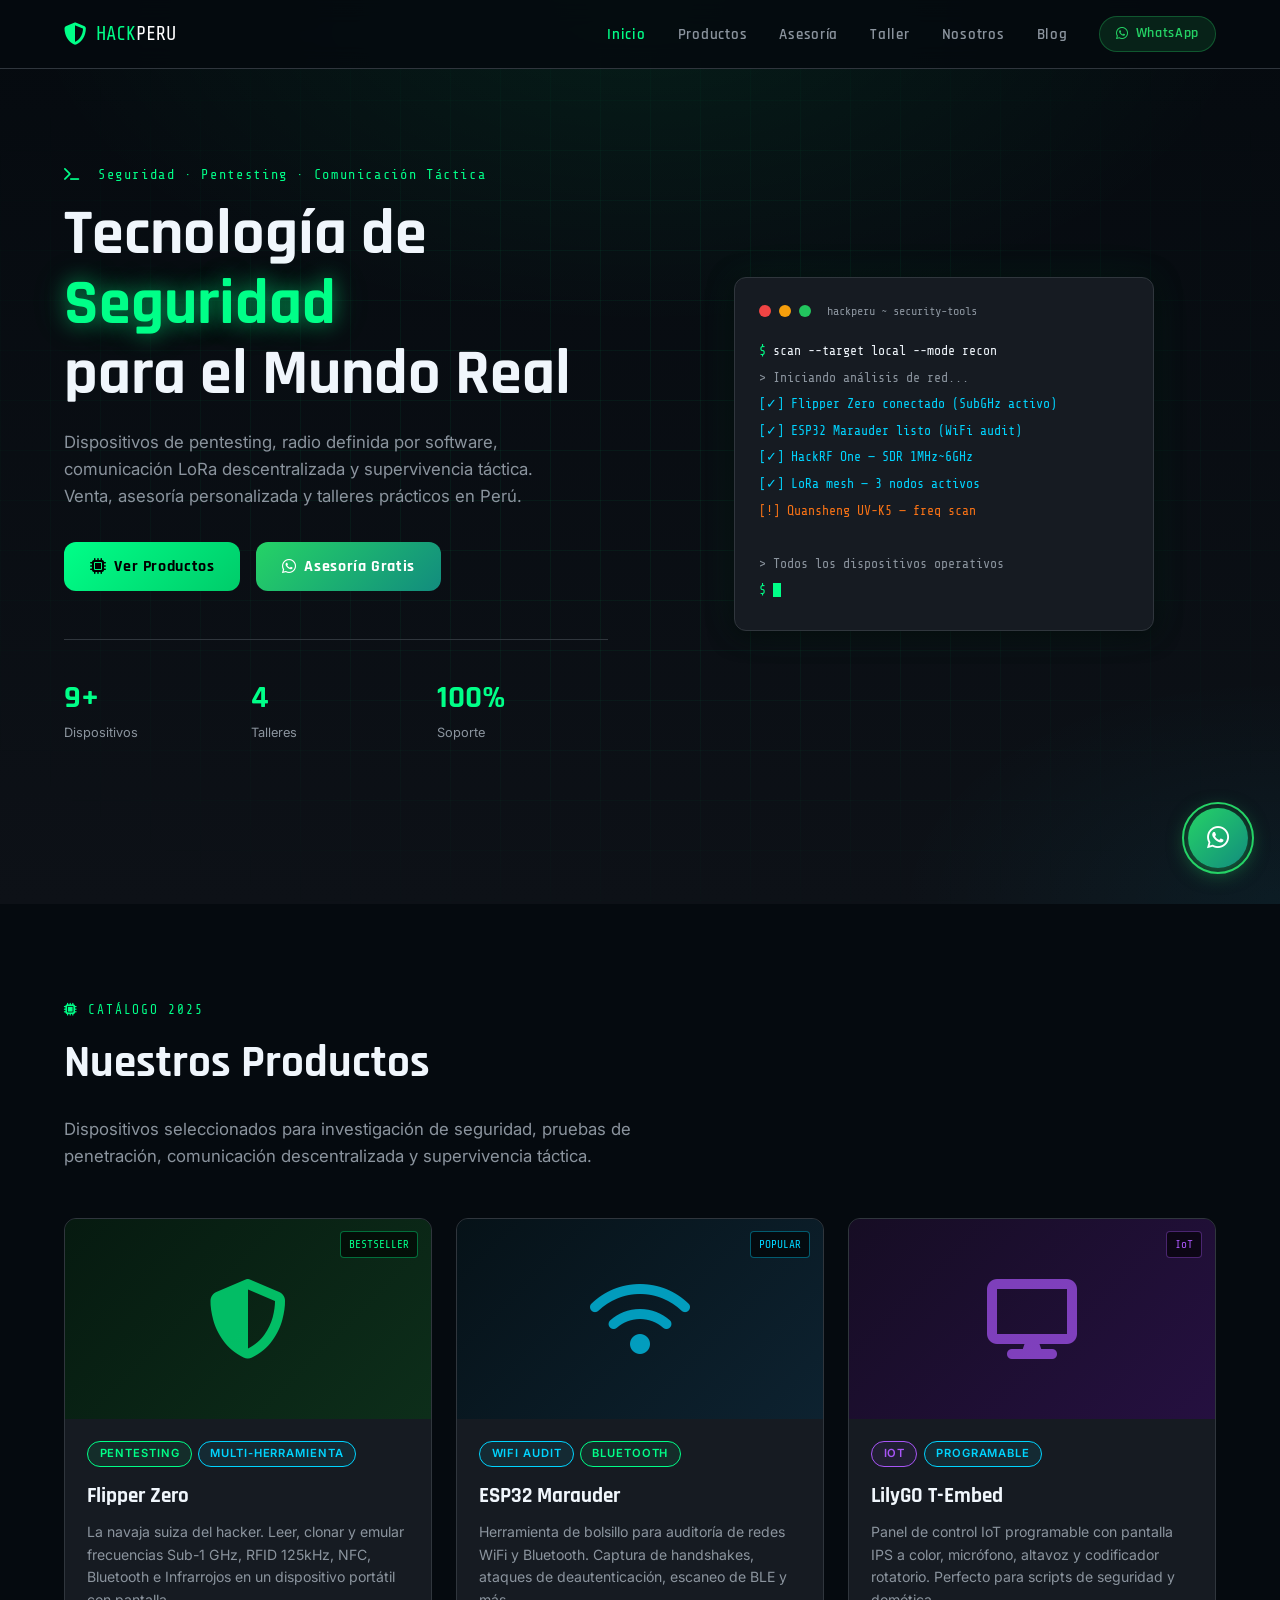
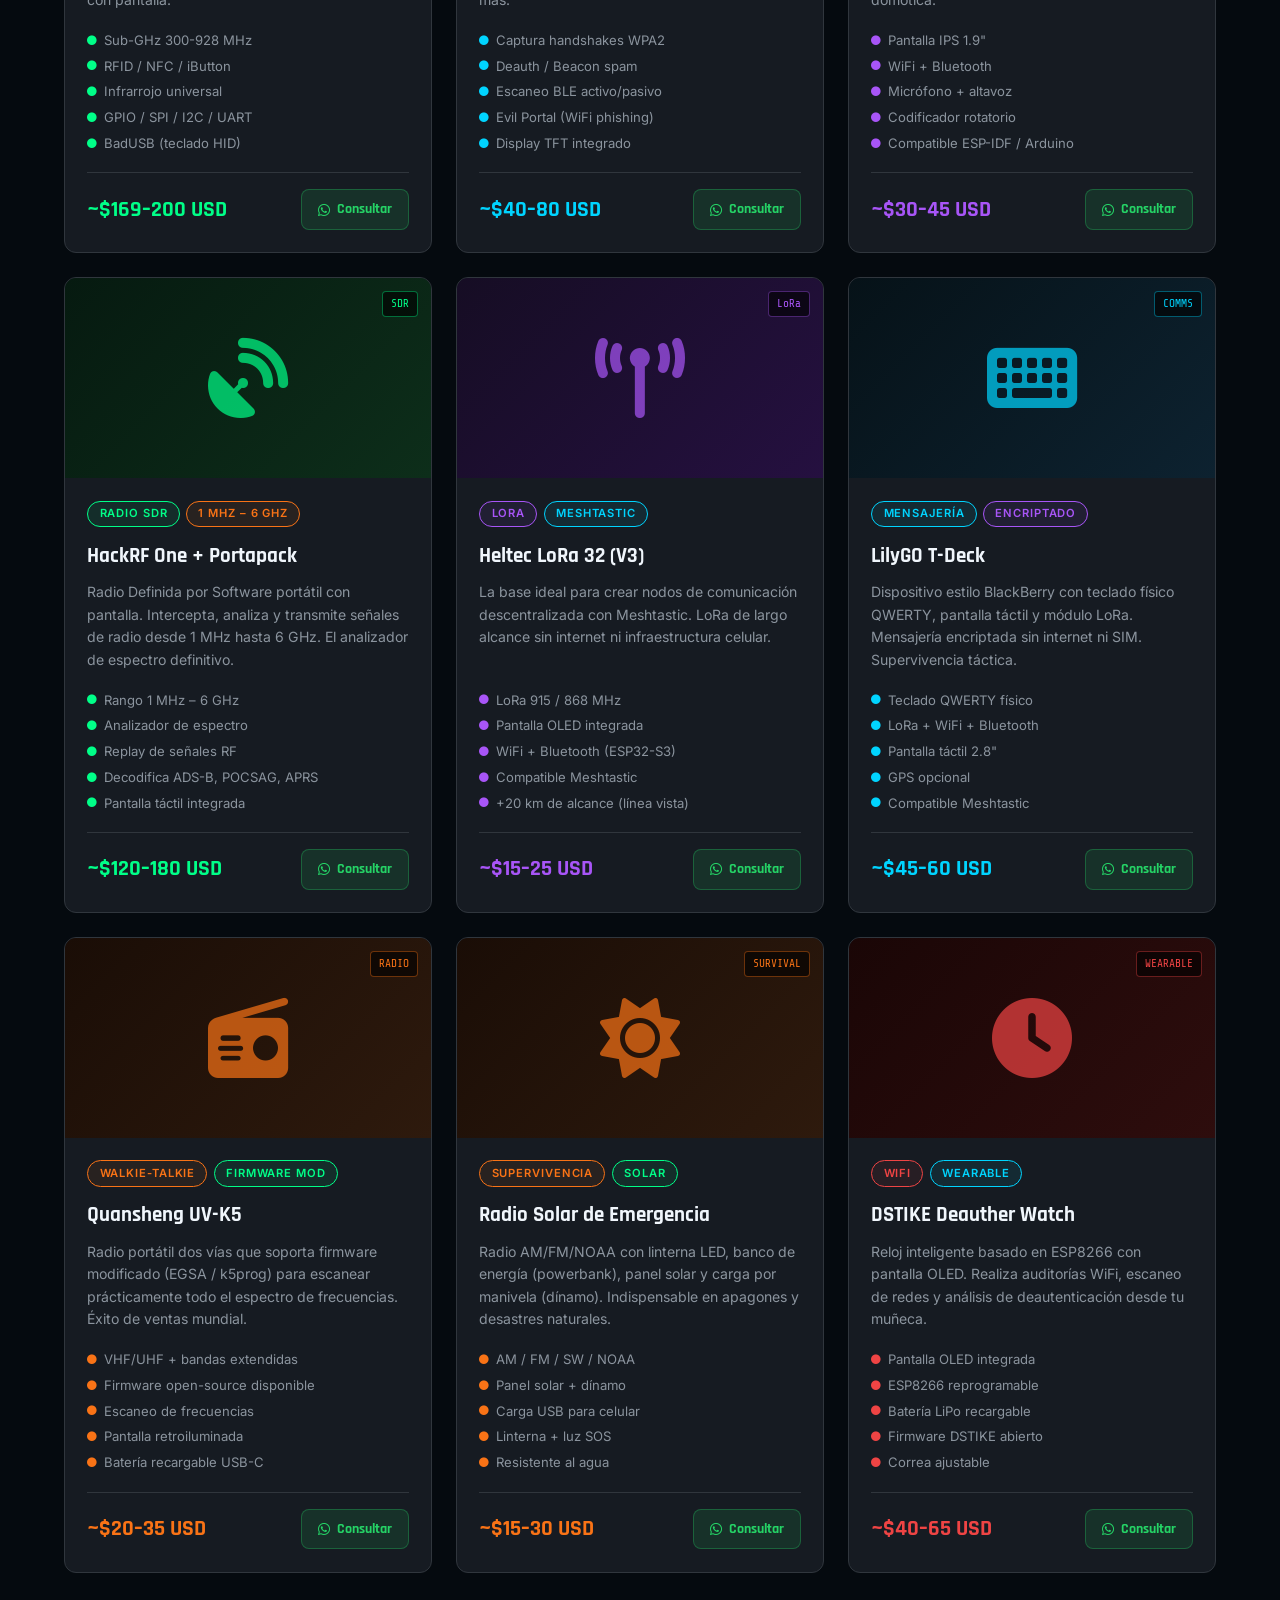
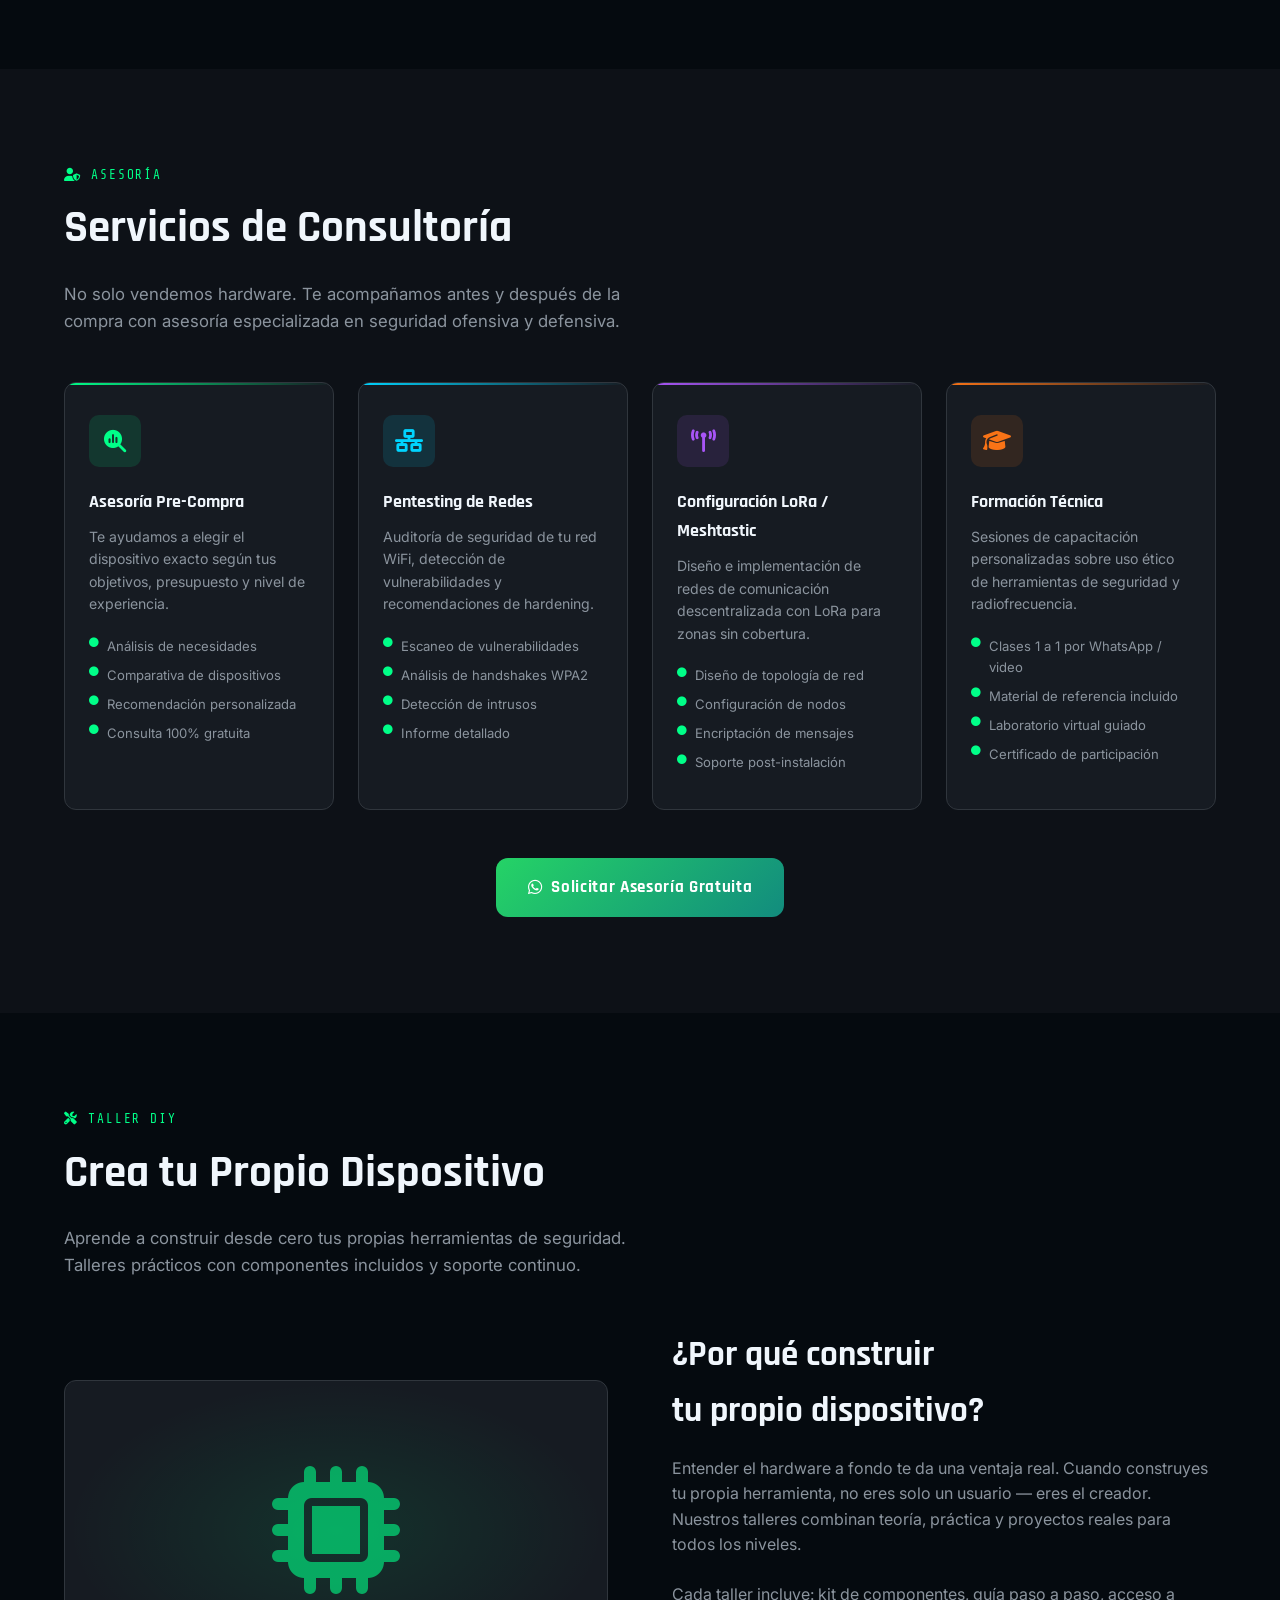
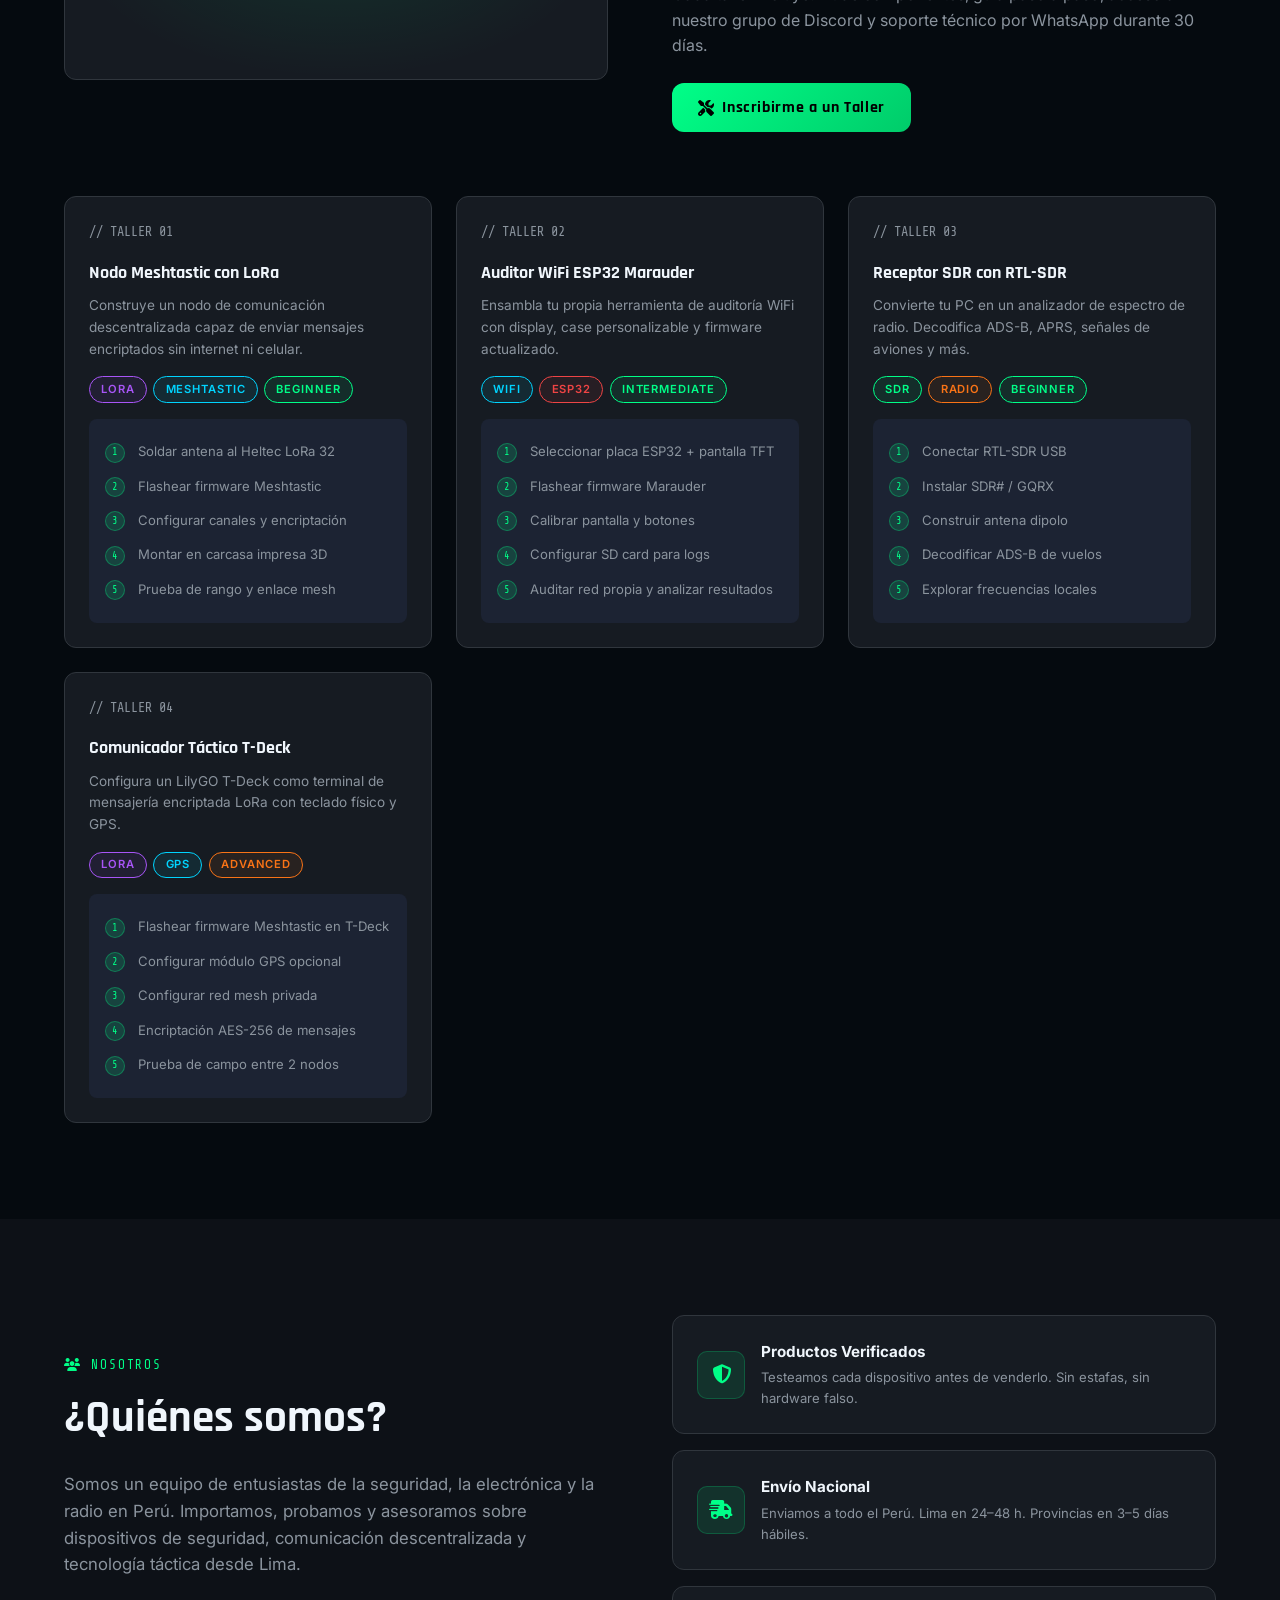
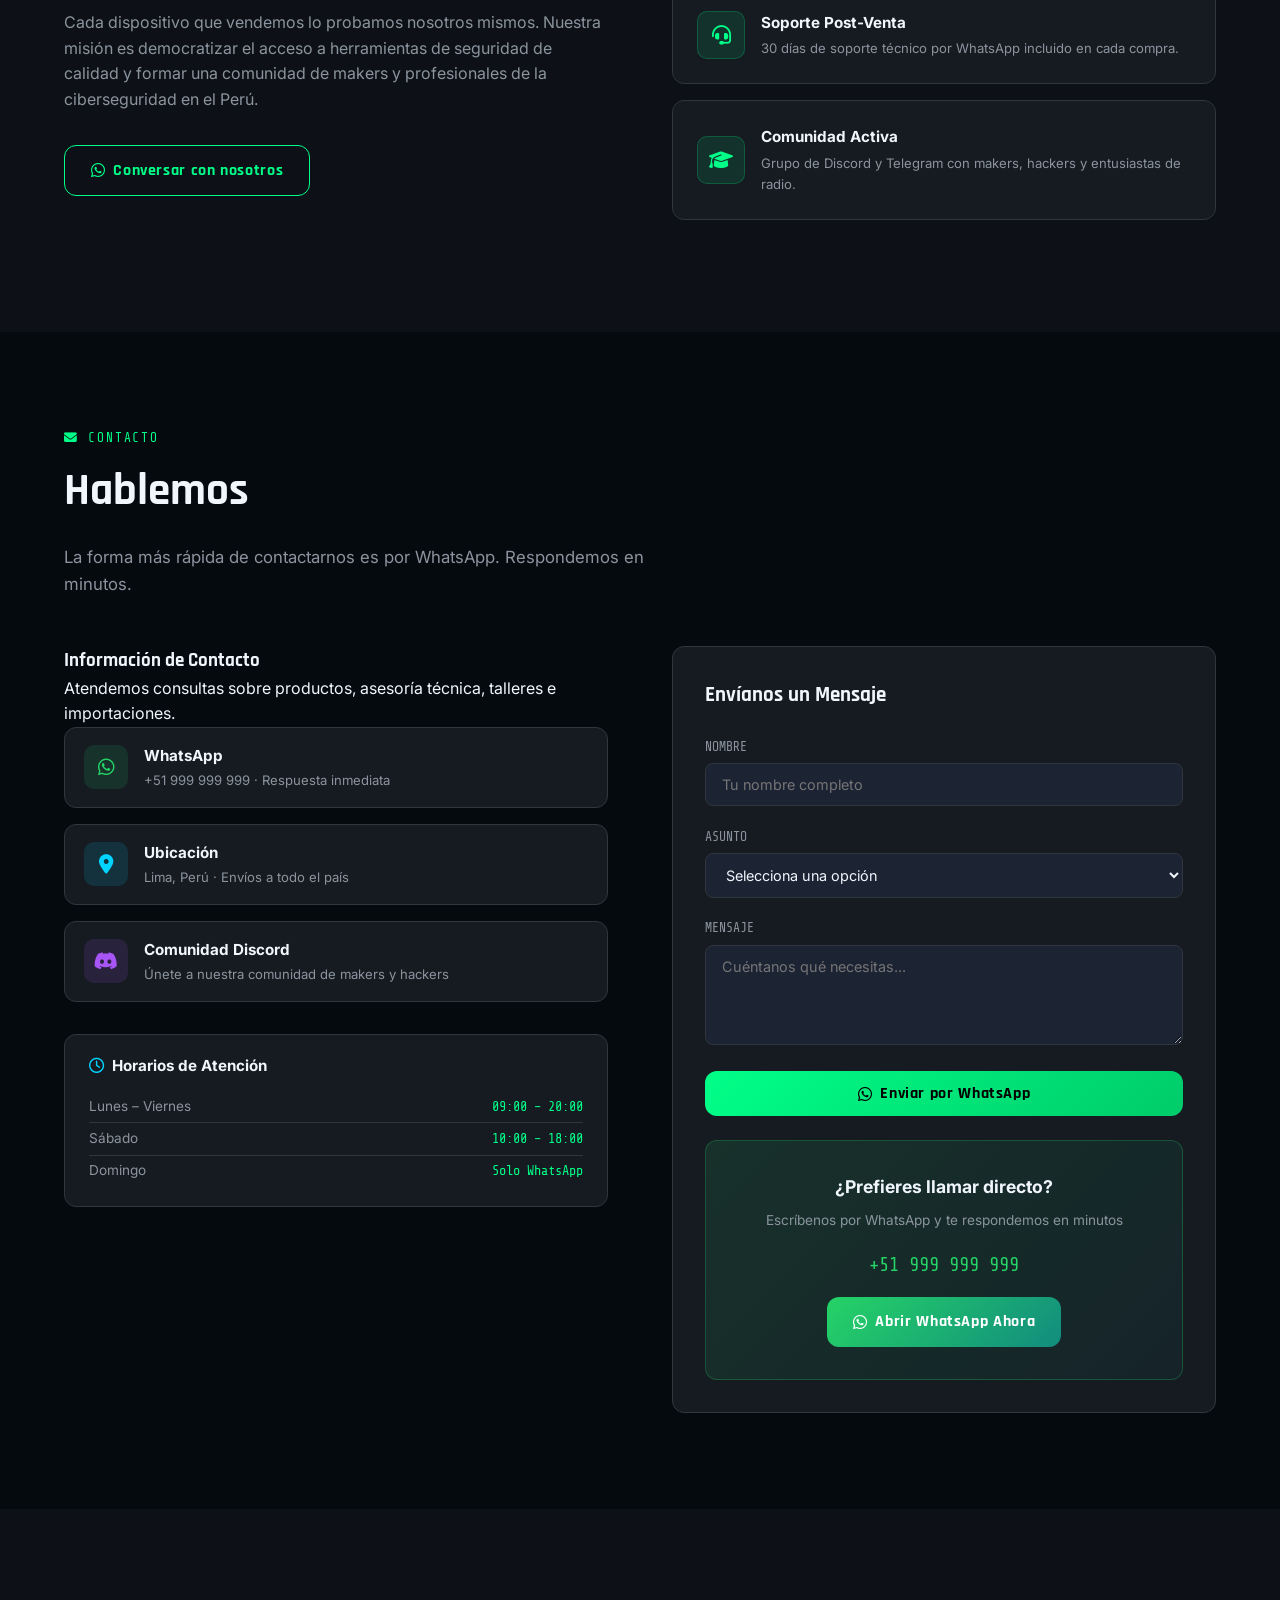
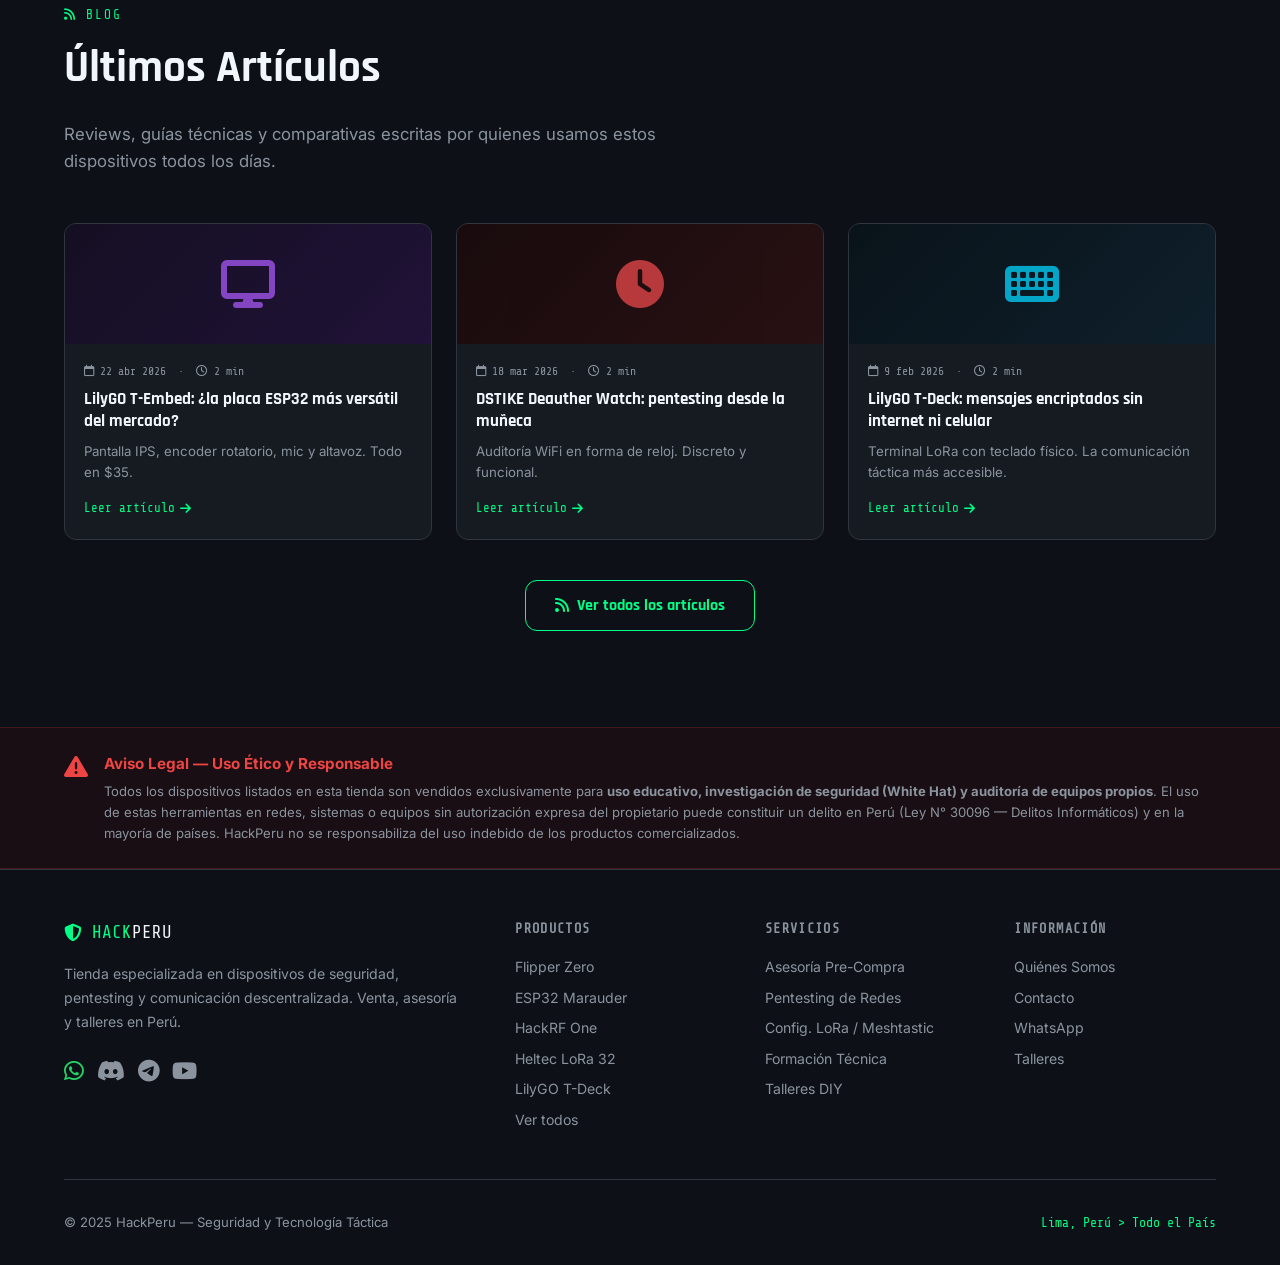
==== commit b2a56ea4: "feat: add blog section with 9 product articles - blog/index.html: listing page with all articles - b" ====
--- a/index.html
+++ b/index.html
@@ -901,6 +901,7 @@
         <li><a href="#servicios">Asesoría</a></li>
         <li><a href="#taller">Taller</a></li>
         <li><a href="#nosotros">Nosotros</a></li>
+        <li><a href="blog/index.html">Blog</a></li>
         <li>
           <a href="https://wa.me/51999999999?text=Hola%20HackPeru%20%F0%9F%91%8B%20Quiero%20información%20sobre%20sus%20productos."
              target="_blank" rel="noopener" class="nav-wa">
@@ -917,6 +918,7 @@
       <a href="#taller">Taller</a>
       <a href="#nosotros">Nosotros</a>
       <a href="#contacto">Contacto</a>
+      <a href="blog/index.html">Blog</a>
     </div>
   </div>
 </nav>
@@ -1630,6 +1632,80 @@
   </div>
 </section>
 
+<!-- ═══ Blog Preview ═══ -->
+<section id="blog" style="background:var(--bg1); padding:6rem 0;">
+  <div class="container">
+    <div class="section-header fade-up">
+      <span class="section-label"><i class="fa-solid fa-rss"></i> Blog</span>
+      <h2 class="section-title">Últimos Artículos</h2>
+      <p class="section-sub">Reviews, guías técnicas y comparativas escritas por quienes usamos estos dispositivos todos los días.</p>
+    </div>
+
+    <div style="display:grid; grid-template-columns:repeat(auto-fill,minmax(300px,1fr)); gap:1.5rem;" class="fade-up">
+
+      <!-- Artículo 1 -->
+      <a href="blog/lilygo-t-embed.html" style="background:var(--bg2); border:1px solid var(--border); border-radius:var(--radius); overflow:hidden; display:flex; flex-direction:column; transition:transform .25s, border-color .25s; text-decoration:none;"
+         onmouseover="this.style.transform='translateY(-5px)'; this.style.borderColor='var(--green)';"
+         onmouseout="this.style.transform=''; this.style.borderColor='var(--border)';">
+        <div style="height:120px; display:flex; align-items:center; justify-content:center; background:linear-gradient(135deg,#160d24,#251040); font-size:3rem; color:var(--purple); opacity:.75;">
+          <i class="fa-solid fa-display"></i>
+        </div>
+        <div style="padding:1.2rem; flex:1; display:flex; flex-direction:column;">
+          <div style="font-family:'Share Tech Mono',monospace; font-size:.72rem; color:var(--muted); margin-bottom:.5rem;">
+            <i class="fa-regular fa-calendar"></i> 22 abr 2026 &nbsp;·&nbsp; <i class="fa-regular fa-clock"></i> 2 min
+          </div>
+          <h3 style="font-family:'Rajdhani',sans-serif; font-size:1.05rem; margin-bottom:.5rem; line-height:1.3; color:var(--text);">LilyGO T-Embed: ¿la placa ESP32 más versátil del mercado?</h3>
+          <p style="font-size:.83rem; color:var(--muted); flex:1; margin-bottom:1rem;">Pantalla IPS, encoder rotatorio, mic y altavoz. Todo en $35.</p>
+          <span style="font-size:.78rem; color:var(--green); font-family:'Share Tech Mono',monospace; display:flex; align-items:center; gap:.3rem;">Leer artículo <i class="fa-solid fa-arrow-right"></i></span>
+        </div>
+      </a>
+
+      <!-- Artículo 2 -->
+      <a href="blog/dstike-deauther.html" style="background:var(--bg2); border:1px solid var(--border); border-radius:var(--radius); overflow:hidden; display:flex; flex-direction:column; transition:transform .25s, border-color .25s; text-decoration:none;"
+         onmouseover="this.style.transform='translateY(-5px)'; this.style.borderColor='var(--red)';"
+         onmouseout="this.style.transform=''; this.style.borderColor='var(--border)';">
+        <div style="height:120px; display:flex; align-items:center; justify-content:center; background:linear-gradient(135deg,#1a0606,#2e0d0d); font-size:3rem; color:var(--red); opacity:.75;">
+          <i class="fa-solid fa-clock"></i>
+        </div>
+        <div style="padding:1.2rem; flex:1; display:flex; flex-direction:column;">
+          <div style="font-family:'Share Tech Mono',monospace; font-size:.72rem; color:var(--muted); margin-bottom:.5rem;">
+            <i class="fa-regular fa-calendar"></i> 18 mar 2026 &nbsp;·&nbsp; <i class="fa-regular fa-clock"></i> 2 min
+          </div>
+          <h3 style="font-family:'Rajdhani',sans-serif; font-size:1.05rem; margin-bottom:.5rem; line-height:1.3; color:var(--text);">DSTIKE Deauther Watch: pentesting desde la muñeca</h3>
+          <p style="font-size:.83rem; color:var(--muted); flex:1; margin-bottom:1rem;">Auditoría WiFi en forma de reloj. Discreto y funcional.</p>
+          <span style="font-size:.78rem; color:var(--green); font-family:'Share Tech Mono',monospace; display:flex; align-items:center; gap:.3rem;">Leer artículo <i class="fa-solid fa-arrow-right"></i></span>
+        </div>
+      </a>
+
+      <!-- Artículo 3 -->
+      <a href="blog/lilygo-t-deck.html" style="background:var(--bg2); border:1px solid var(--border); border-radius:var(--radius); overflow:hidden; display:flex; flex-direction:column; transition:transform .25s, border-color .25s; text-decoration:none;"
+         onmouseover="this.style.transform='translateY(-5px)'; this.style.borderColor='var(--cyan)';"
+         onmouseout="this.style.transform=''; this.style.borderColor='var(--border)';">
+        <div style="height:120px; display:flex; align-items:center; justify-content:center; background:linear-gradient(135deg,#061218,#0d2230); font-size:3rem; color:var(--cyan); opacity:.75;">
+          <i class="fa-solid fa-keyboard"></i>
+        </div>
+        <div style="padding:1.2rem; flex:1; display:flex; flex-direction:column;">
+          <div style="font-family:'Share Tech Mono',monospace; font-size:.72rem; color:var(--muted); margin-bottom:.5rem;">
+            <i class="fa-regular fa-calendar"></i> 9 feb 2026 &nbsp;·&nbsp; <i class="fa-regular fa-clock"></i> 2 min
+          </div>
+          <h3 style="font-family:'Rajdhani',sans-serif; font-size:1.05rem; margin-bottom:.5rem; line-height:1.3; color:var(--text);">LilyGO T-Deck: mensajes encriptados sin internet ni celular</h3>
+          <p style="font-size:.83rem; color:var(--muted); flex:1; margin-bottom:1rem;">Terminal LoRa con teclado físico. La comunicación táctica más accesible.</p>
+          <span style="font-size:.78rem; color:var(--green); font-family:'Share Tech Mono',monospace; display:flex; align-items:center; gap:.3rem;">Leer artículo <i class="fa-solid fa-arrow-right"></i></span>
+        </div>
+      </a>
+
+    </div>
+
+    <div style="text-align:center; margin-top:2.5rem;" class="fade-up">
+      <a href="blog/index.html" style="display:inline-flex; align-items:center; gap:.5rem; padding:.75rem 1.8rem; border-radius:var(--radius); font-family:'Rajdhani',sans-serif; font-weight:700; font-size:1rem; border:1.5px solid var(--green); color:var(--green); transition:all .2s; background:transparent;"
+         onmouseover="this.style.background='rgba(0,255,136,.1)'; this.style.transform='translateY(-2px)';"
+         onmouseout="this.style.background='transparent'; this.style.transform='';">
+        <i class="fa-solid fa-rss"></i> Ver todos los artículos
+      </a>
+    </div>
+  </div>
+</section>
+
 <!-- ═══ Disclaimer ═══ -->
 <div class="disclaimer-bar">
   <div class="container">
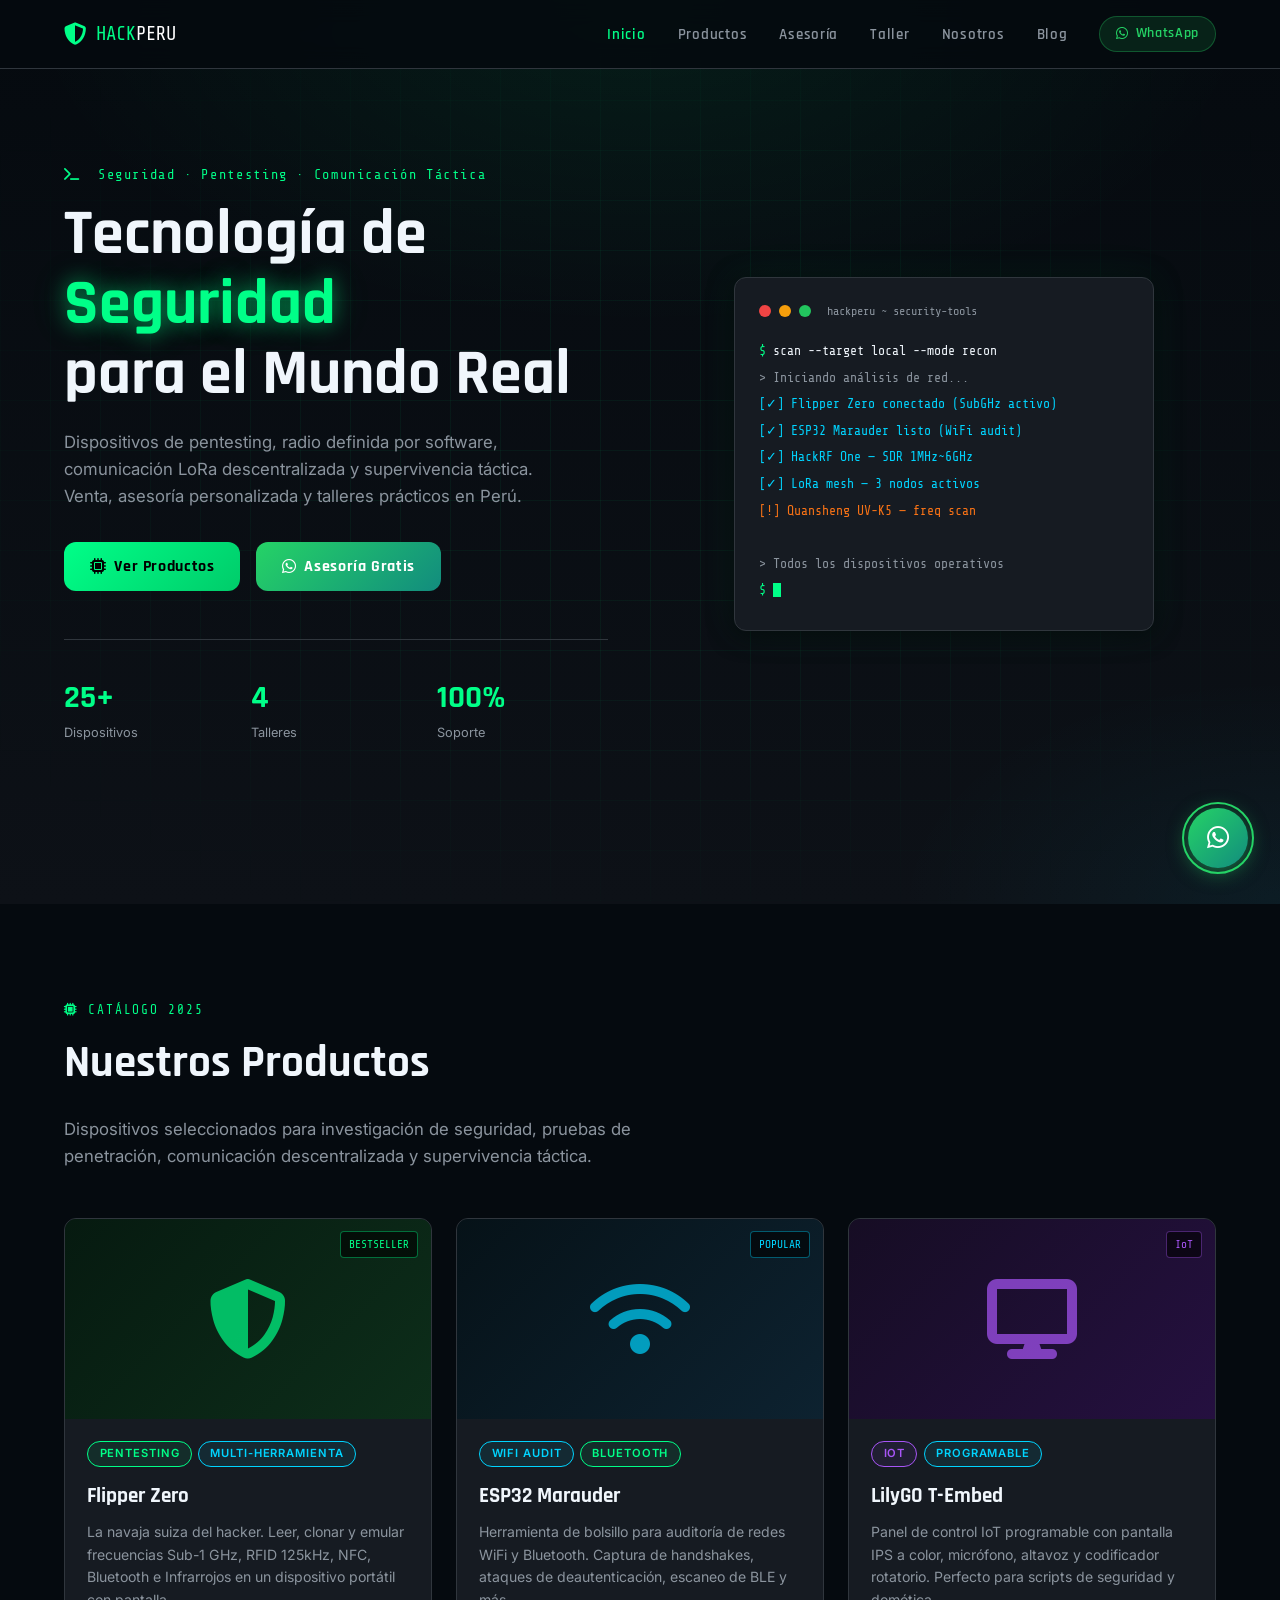
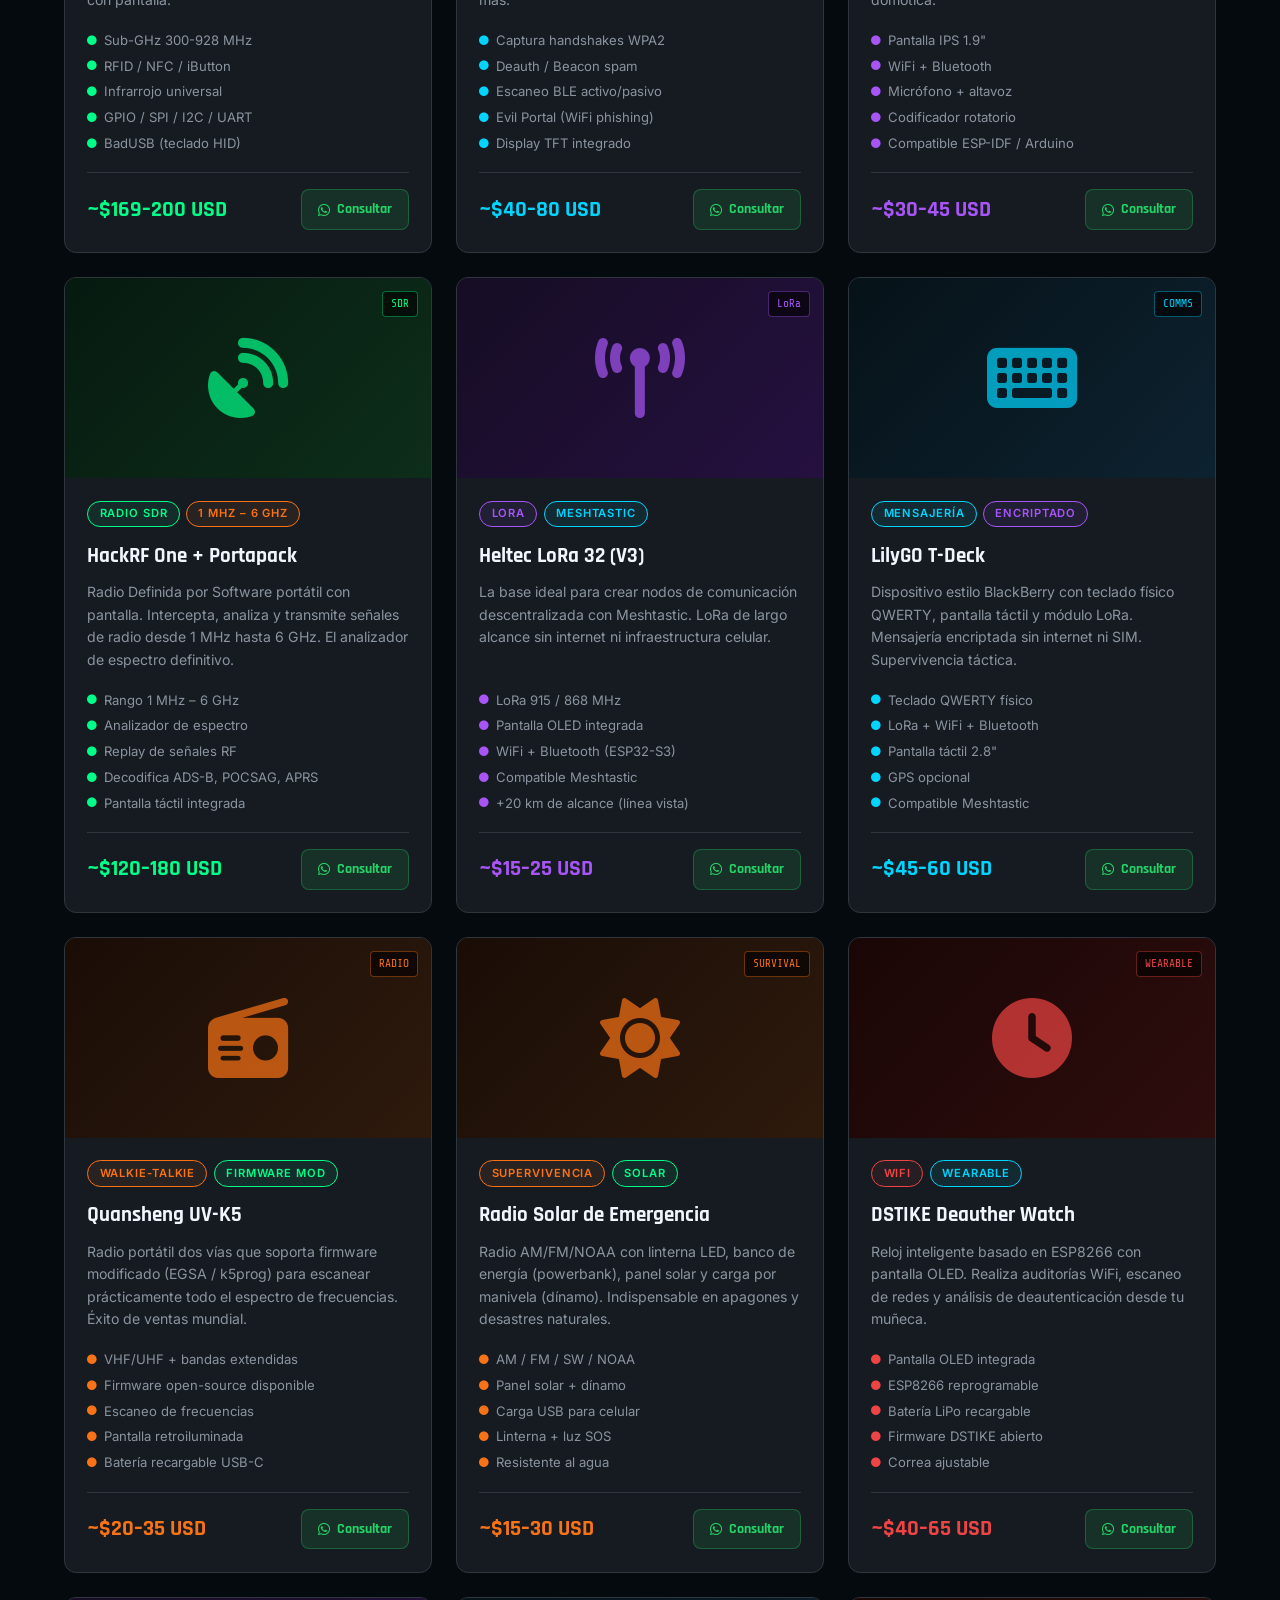
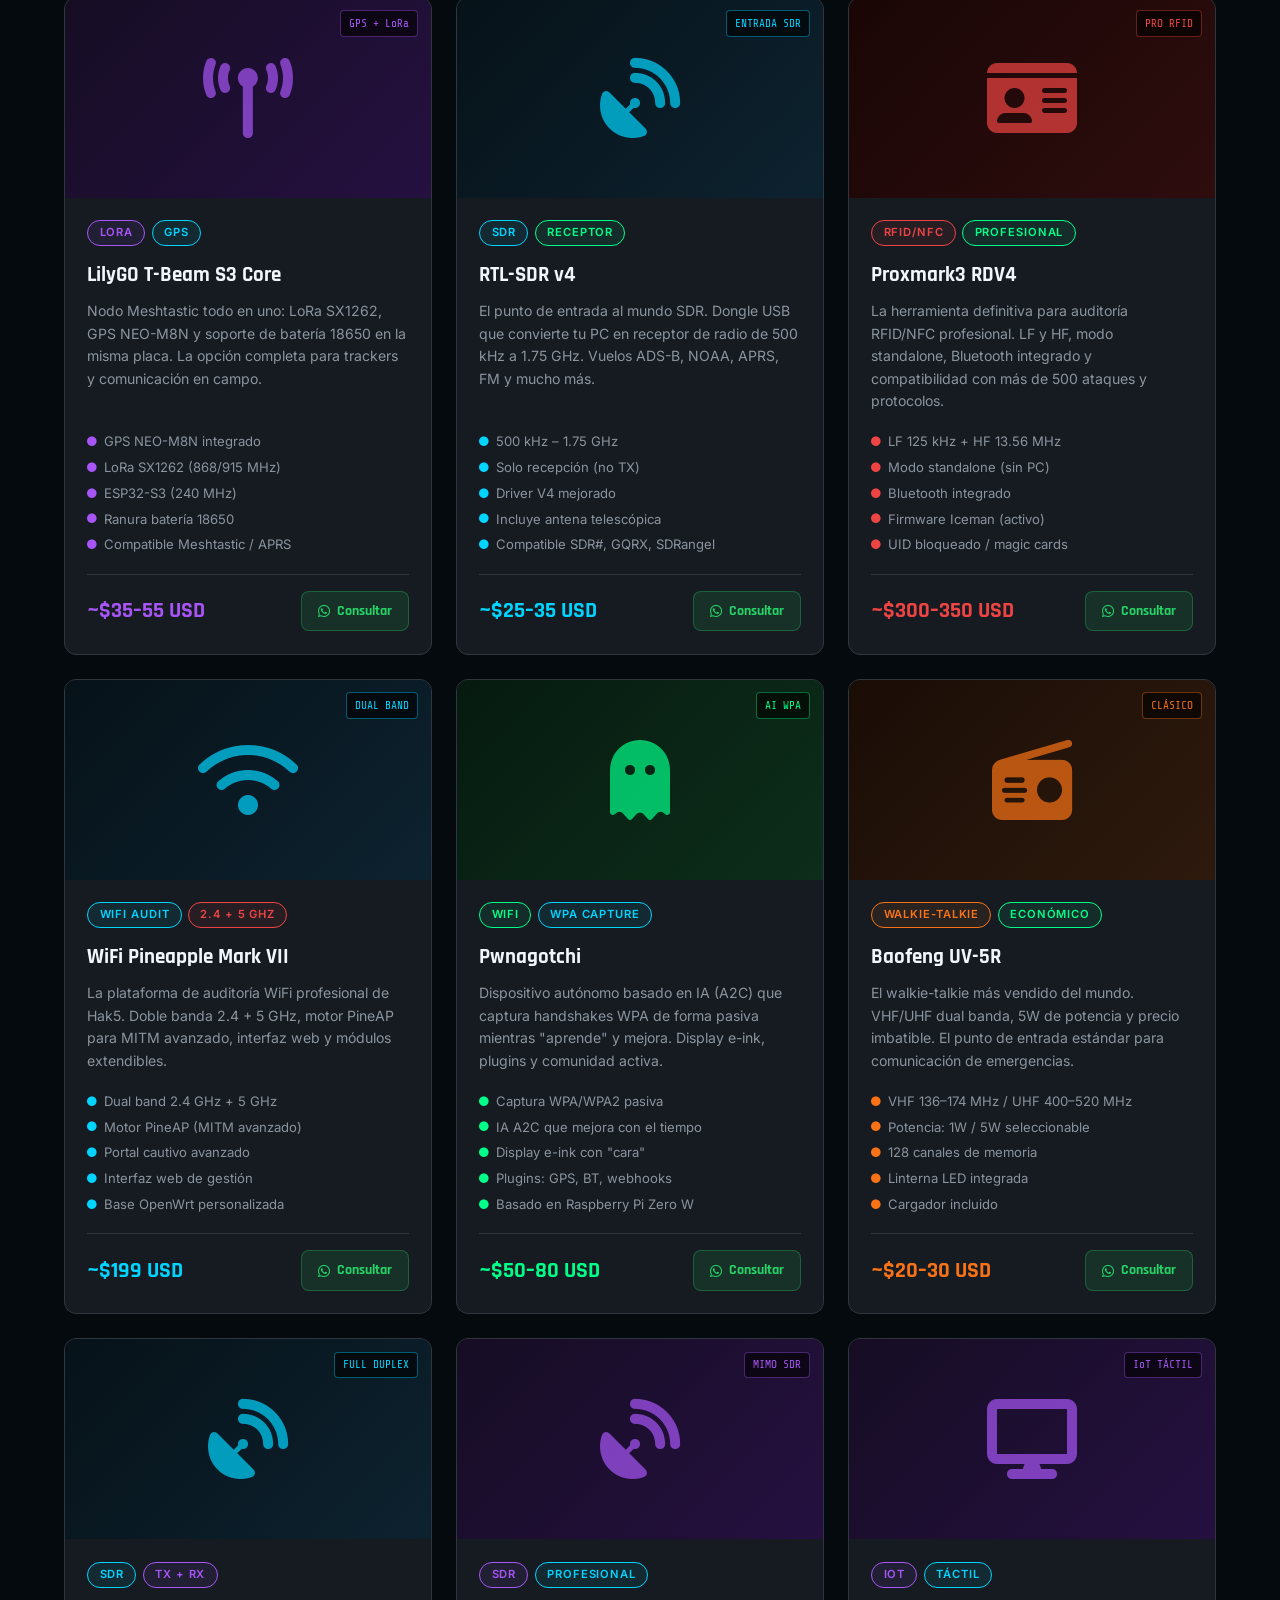
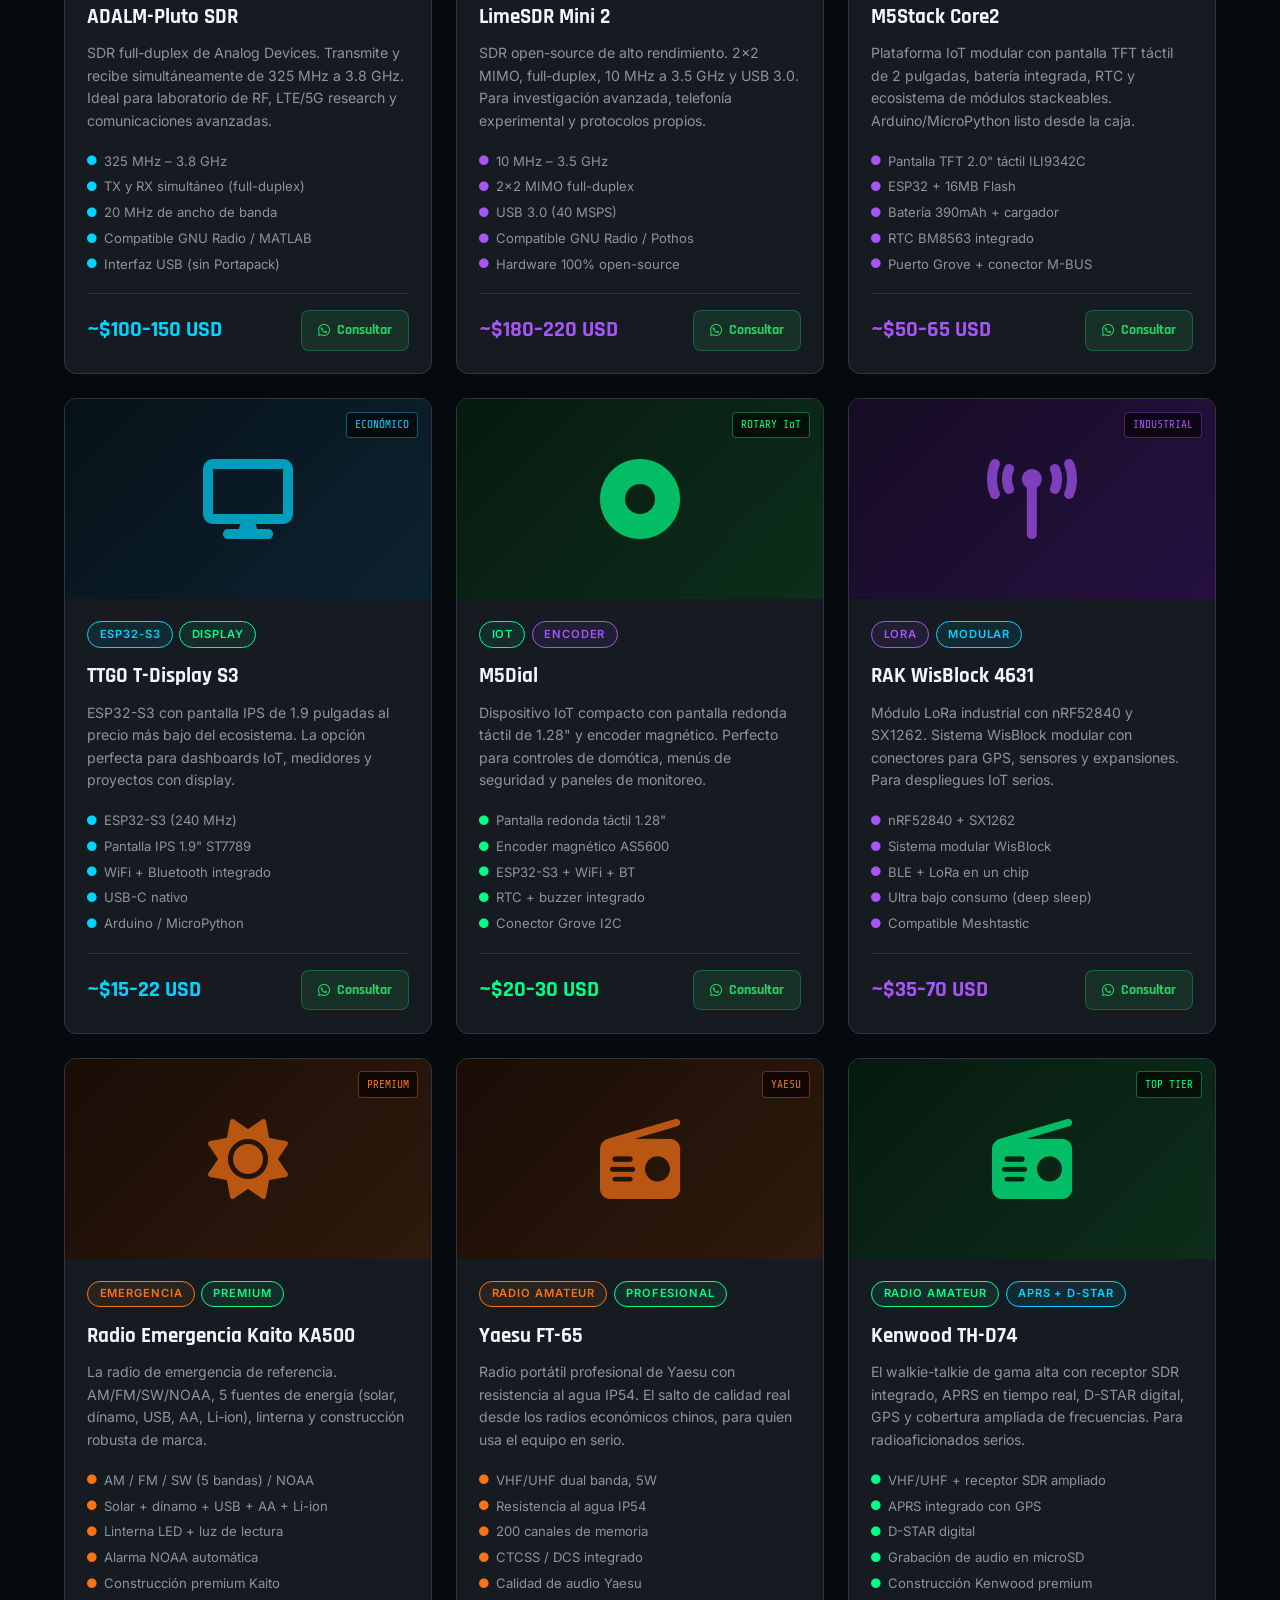
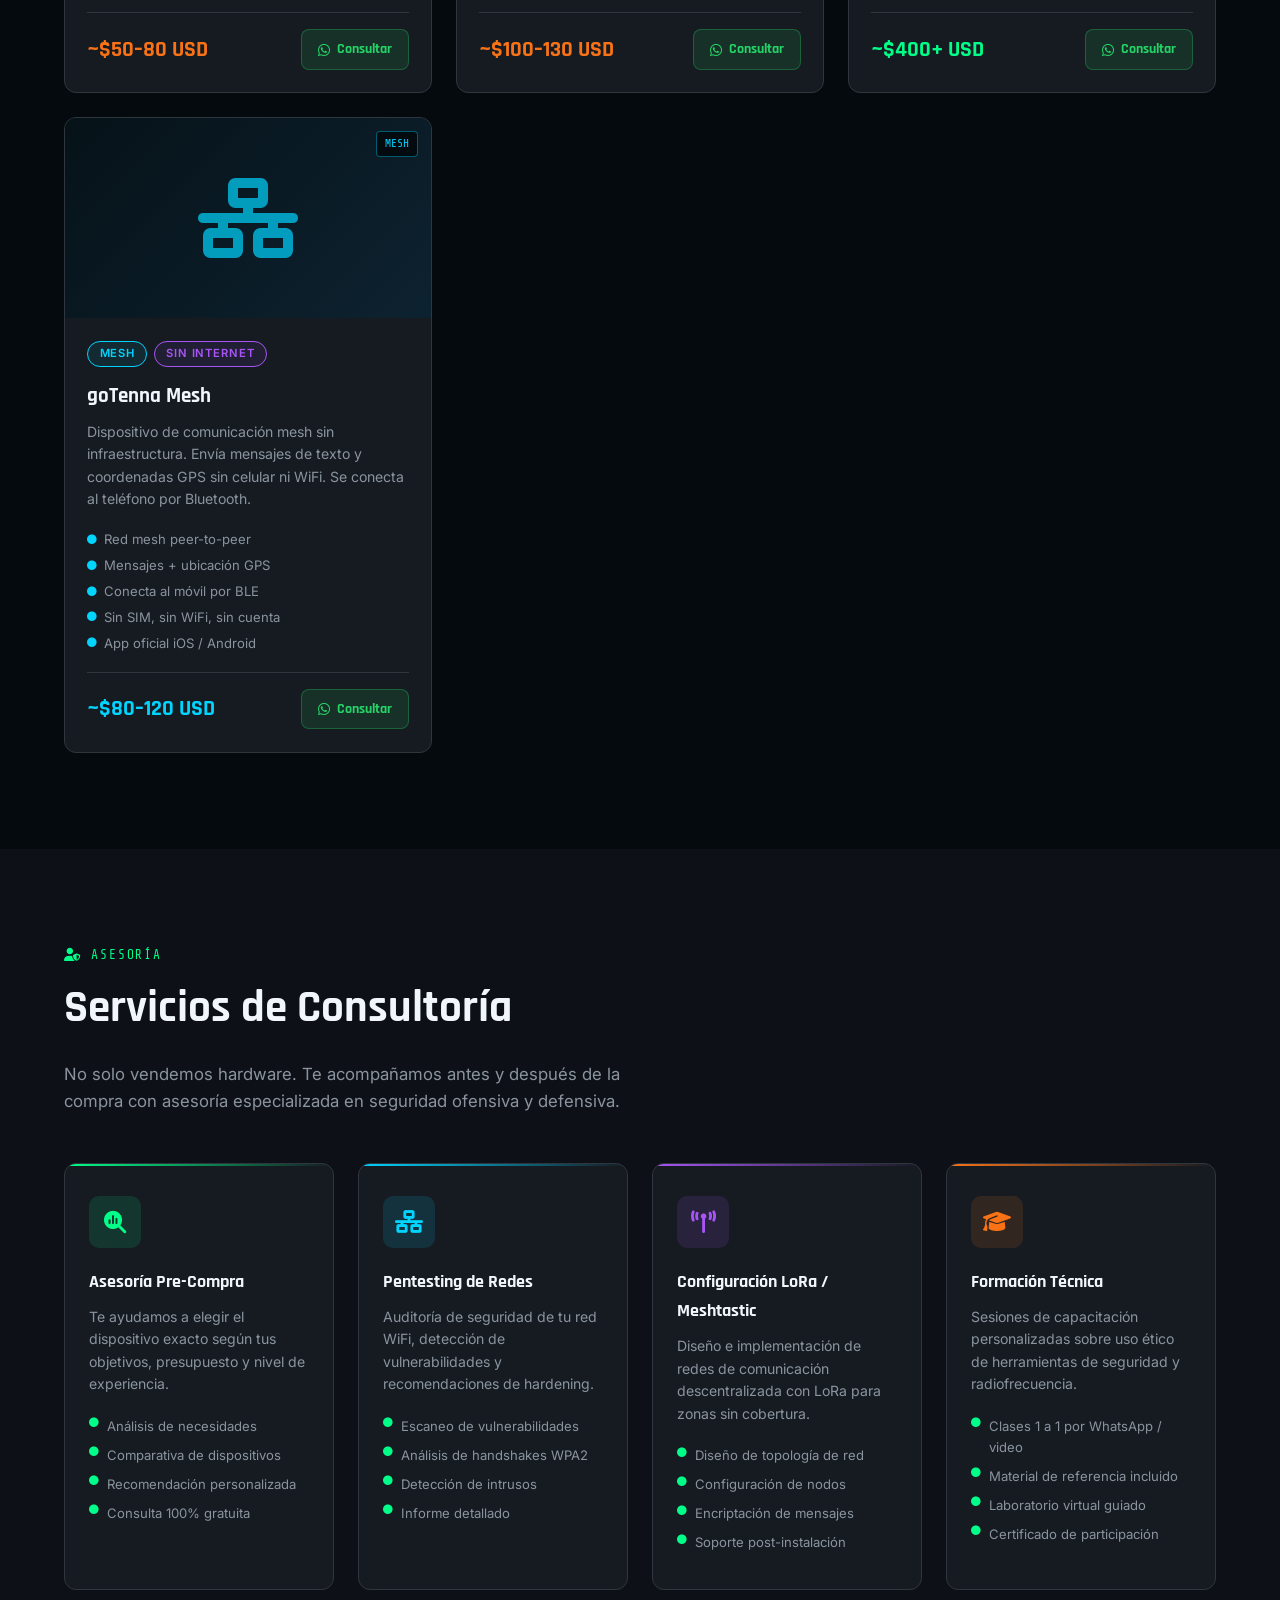
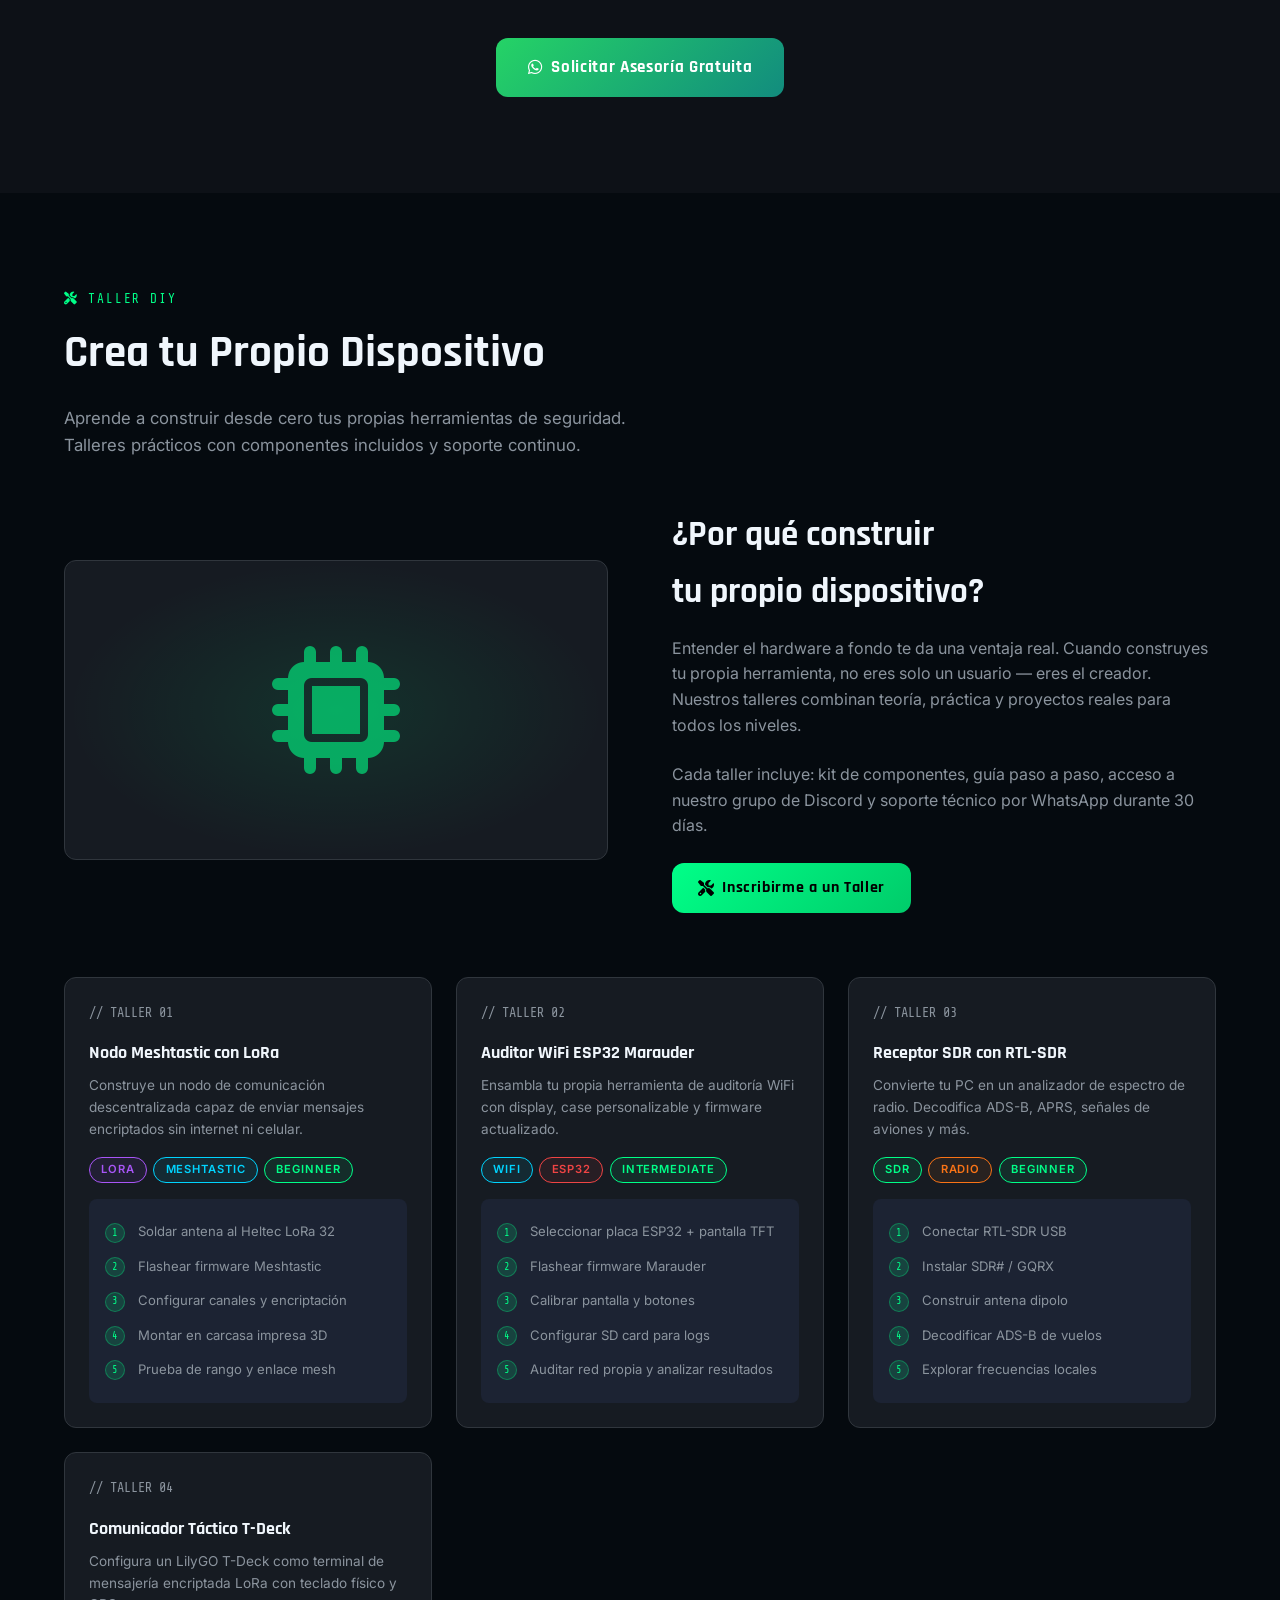
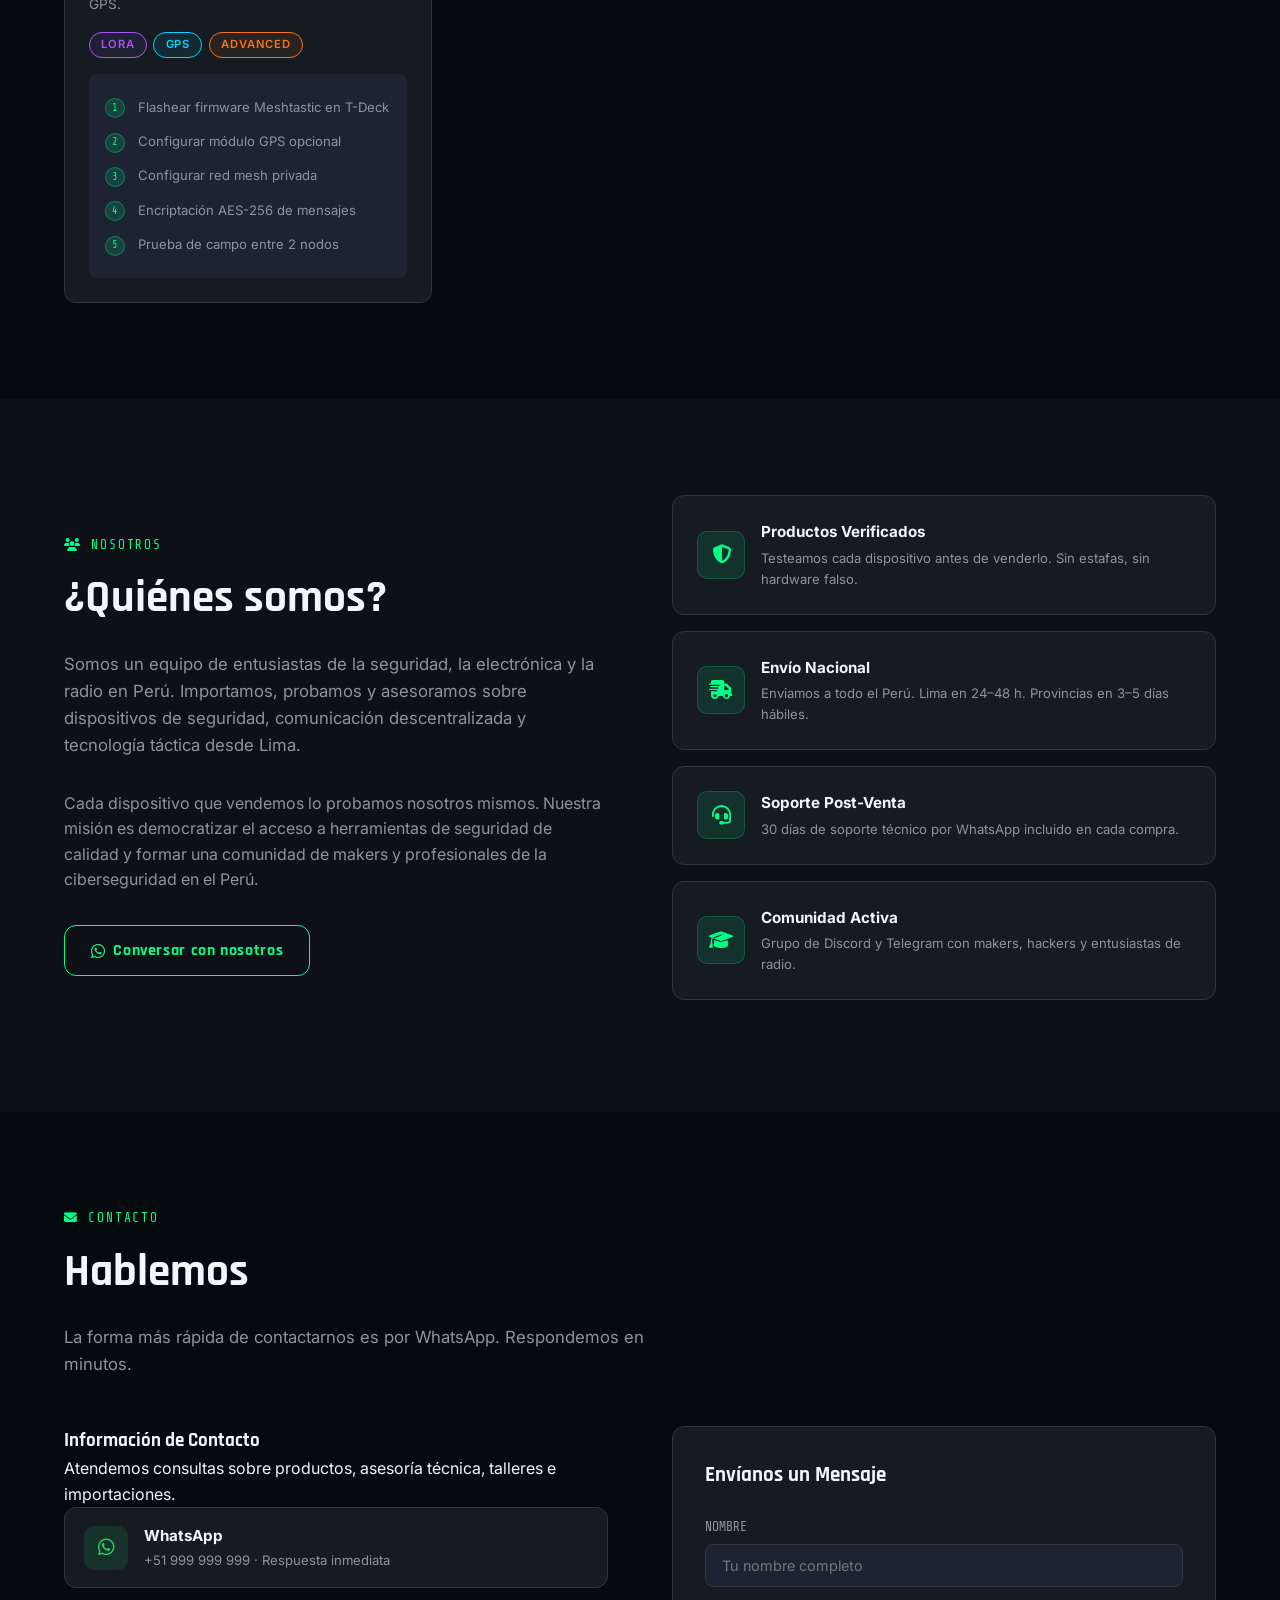
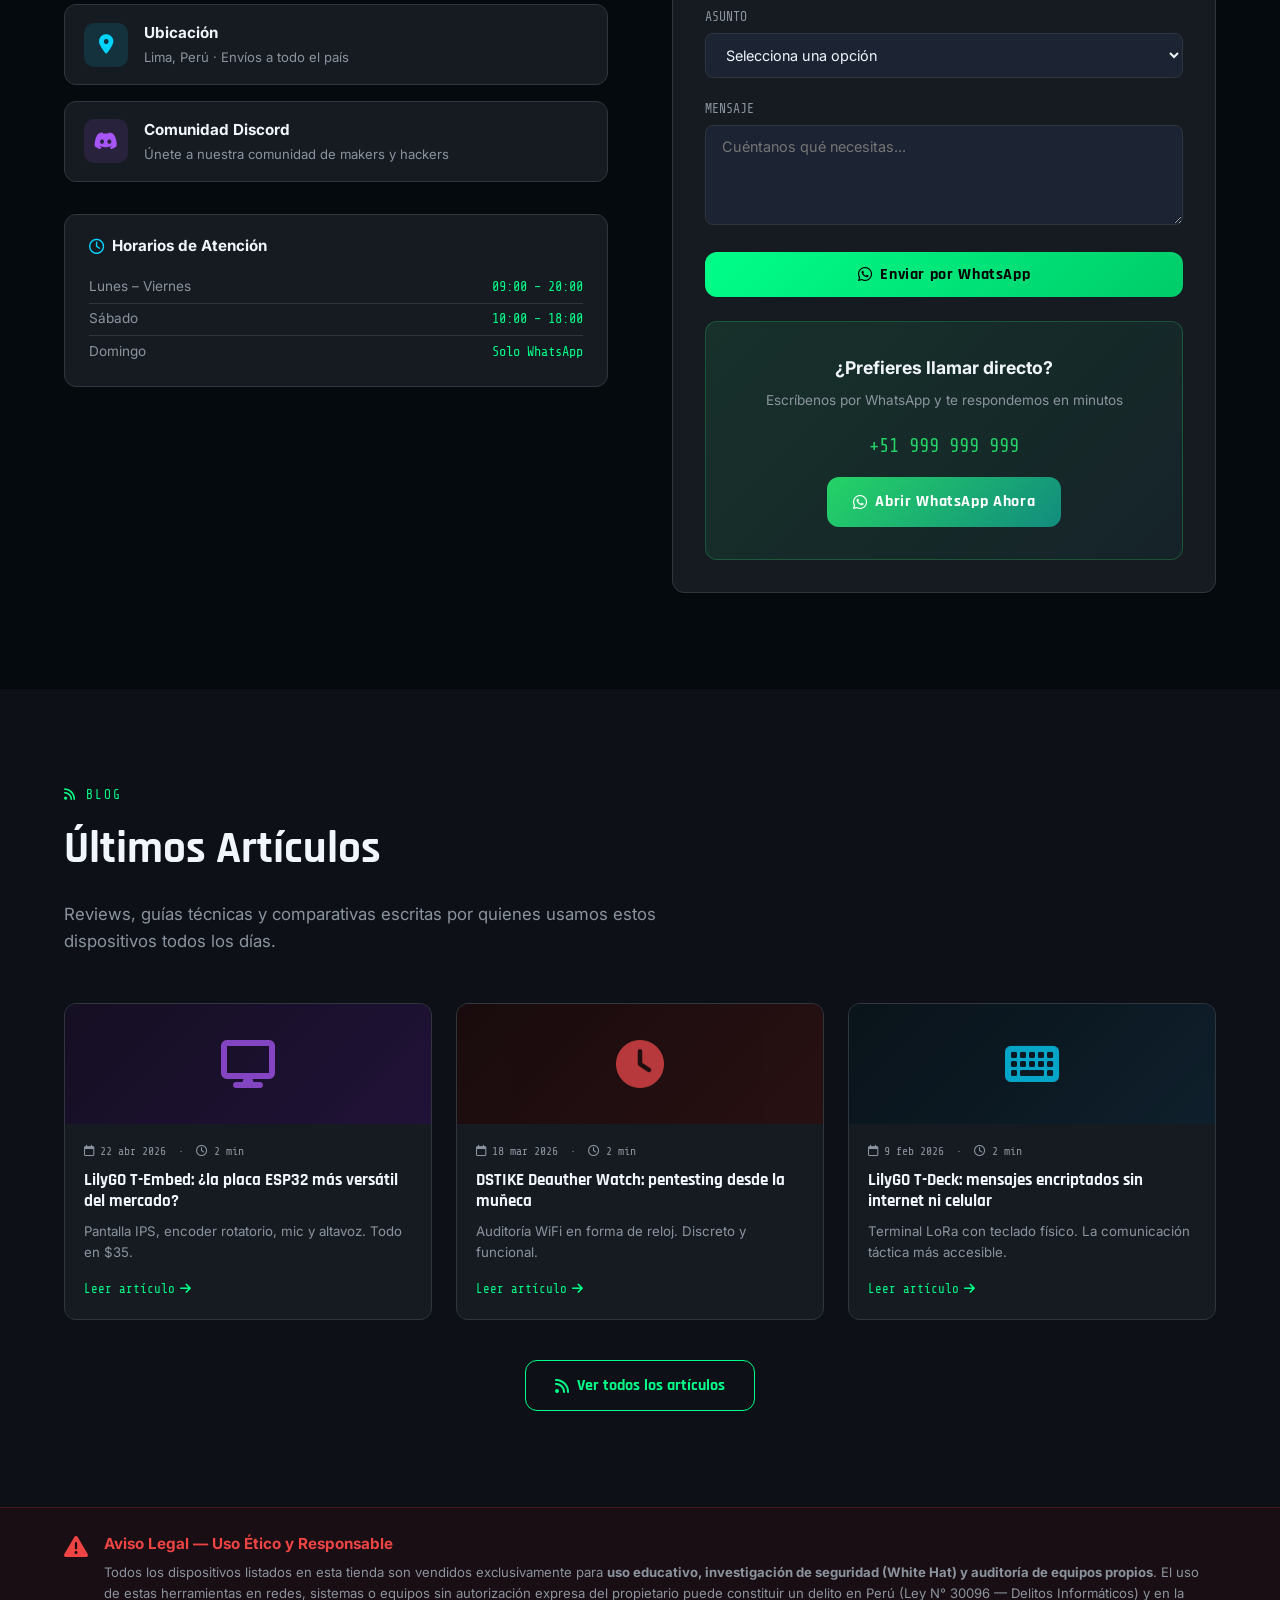
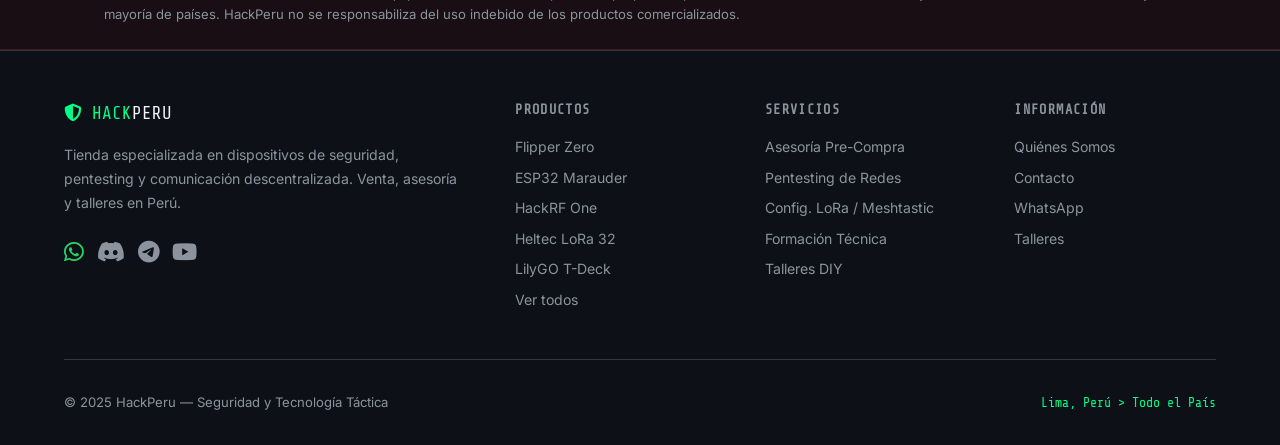
==== commit 47944500: "feat: expand catalog from 9 to 25 products Added 16 new products referenced in blog comparison table" ====
--- a/index.html
+++ b/index.html
@@ -952,7 +952,7 @@
         </div>
         <div class="hero-stats">
           <div>
-            <div class="hero-stat-num">9+</div>
+            <div class="hero-stat-num">25+</div>
             <div class="hero-stat-lbl">Dispositivos</div>
           </div>
           <div>
@@ -1293,6 +1293,534 @@
           <div class="product-footer">
             <div class="product-price red">~$40–65 USD</div>
             <a href="https://wa.me/51999999999?text=Hola%2C%20quiero%20información%20sobre%20el%20DSTIKE%20Deauther%20Watch."
+               target="_blank" rel="noopener" class="btn-ask">
+              <i class="fa-brands fa-whatsapp"></i> Consultar
+            </a>
+          </div>
+        </div>
+      </div>
+
+      <!-- 10. LilyGO T-Beam S3 Core -->
+      <div class="product-card purple fade-up">
+        <div class="product-img-wrap purple">
+          <i class="fa-solid fa-tower-broadcast product-icon purple"></i>
+          <span class="product-badge purple">GPS + LoRa</span>
+        </div>
+        <div class="product-body">
+          <div class="product-tags">
+            <span class="tag tag-purple">LoRa</span>
+            <span class="tag tag-cyan">GPS</span>
+          </div>
+          <h3 class="product-name">LilyGO T-Beam S3 Core</h3>
+          <p class="product-desc">
+            Nodo Meshtastic todo en uno: LoRa SX1262, GPS NEO-M8N y soporte de batería 18650
+            en la misma placa. La opción completa para trackers y comunicación en campo.
+          </p>
+          <ul class="product-feats">
+            <li><i class="fa-solid fa-circle purple"></i> GPS NEO-M8N integrado</li>
+            <li><i class="fa-solid fa-circle purple"></i> LoRa SX1262 (868/915 MHz)</li>
+            <li><i class="fa-solid fa-circle purple"></i> ESP32-S3 (240 MHz)</li>
+            <li><i class="fa-solid fa-circle purple"></i> Ranura batería 18650</li>
+            <li><i class="fa-solid fa-circle purple"></i> Compatible Meshtastic / APRS</li>
+          </ul>
+          <div class="product-footer">
+            <div class="product-price purple">~$35–55 USD</div>
+            <a href="https://wa.me/51999999999?text=Hola%2C%20quiero%20información%20sobre%20el%20LilyGO%20T-Beam."
+               target="_blank" rel="noopener" class="btn-ask">
+              <i class="fa-brands fa-whatsapp"></i> Consultar
+            </a>
+          </div>
+        </div>
+      </div>
+
+      <!-- 11. RTL-SDR v4 -->
+      <div class="product-card cyan fade-up">
+        <div class="product-img-wrap cyan">
+          <i class="fa-solid fa-satellite-dish product-icon cyan"></i>
+          <span class="product-badge cyan">ENTRADA SDR</span>
+        </div>
+        <div class="product-body">
+          <div class="product-tags">
+            <span class="tag tag-cyan">SDR</span>
+            <span class="tag tag-green">Receptor</span>
+          </div>
+          <h3 class="product-name">RTL-SDR v4</h3>
+          <p class="product-desc">
+            El punto de entrada al mundo SDR. Dongle USB que convierte tu PC en receptor de radio
+            de 500 kHz a 1.75 GHz. Vuelos ADS-B, NOAA, APRS, FM y mucho más.
+          </p>
+          <ul class="product-feats">
+            <li><i class="fa-solid fa-circle cyan"></i> 500 kHz – 1.75 GHz</li>
+            <li><i class="fa-solid fa-circle cyan"></i> Solo recepción (no TX)</li>
+            <li><i class="fa-solid fa-circle cyan"></i> Driver V4 mejorado</li>
+            <li><i class="fa-solid fa-circle cyan"></i> Incluye antena telescópica</li>
+            <li><i class="fa-solid fa-circle cyan"></i> Compatible SDR#, GQRX, SDRangel</li>
+          </ul>
+          <div class="product-footer">
+            <div class="product-price cyan">~$25–35 USD</div>
+            <a href="https://wa.me/51999999999?text=Hola%2C%20quiero%20información%20sobre%20el%20RTL-SDR%20v4."
+               target="_blank" rel="noopener" class="btn-ask">
+              <i class="fa-brands fa-whatsapp"></i> Consultar
+            </a>
+          </div>
+        </div>
+      </div>
+
+      <!-- 12. Proxmark3 RDV4 -->
+      <div class="product-card red fade-up">
+        <div class="product-img-wrap red">
+          <i class="fa-solid fa-id-card product-icon red"></i>
+          <span class="product-badge red">PRO RFID</span>
+        </div>
+        <div class="product-body">
+          <div class="product-tags">
+            <span class="tag tag-red">RFID/NFC</span>
+            <span class="tag tag-green">Profesional</span>
+          </div>
+          <h3 class="product-name">Proxmark3 RDV4</h3>
+          <p class="product-desc">
+            La herramienta definitiva para auditoría RFID/NFC profesional. LF y HF, modo standalone,
+            Bluetooth integrado y compatibilidad con más de 500 ataques y protocolos.
+          </p>
+          <ul class="product-feats">
+            <li><i class="fa-solid fa-circle red"></i> LF 125 kHz + HF 13.56 MHz</li>
+            <li><i class="fa-solid fa-circle red"></i> Modo standalone (sin PC)</li>
+            <li><i class="fa-solid fa-circle red"></i> Bluetooth integrado</li>
+            <li><i class="fa-solid fa-circle red"></i> Firmware Iceman (activo)</li>
+            <li><i class="fa-solid fa-circle red"></i> UID bloqueado / magic cards</li>
+          </ul>
+          <div class="product-footer">
+            <div class="product-price red">~$300–350 USD</div>
+            <a href="https://wa.me/51999999999?text=Hola%2C%20quiero%20información%20sobre%20el%20Proxmark3%20RDV4."
+               target="_blank" rel="noopener" class="btn-ask">
+              <i class="fa-brands fa-whatsapp"></i> Consultar
+            </a>
+          </div>
+        </div>
+      </div>
+
+      <!-- 13. WiFi Pineapple Mark VII -->
+      <div class="product-card cyan fade-up">
+        <div class="product-img-wrap cyan">
+          <i class="fa-solid fa-wifi product-icon cyan"></i>
+          <span class="product-badge cyan">DUAL BAND</span>
+        </div>
+        <div class="product-body">
+          <div class="product-tags">
+            <span class="tag tag-cyan">WiFi Audit</span>
+            <span class="tag tag-red">2.4 + 5 GHz</span>
+          </div>
+          <h3 class="product-name">WiFi Pineapple Mark VII</h3>
+          <p class="product-desc">
+            La plataforma de auditoría WiFi profesional de Hak5. Doble banda 2.4 + 5 GHz,
+            motor PineAP para MITM avanzado, interfaz web y módulos extendibles.
+          </p>
+          <ul class="product-feats">
+            <li><i class="fa-solid fa-circle cyan"></i> Dual band 2.4 GHz + 5 GHz</li>
+            <li><i class="fa-solid fa-circle cyan"></i> Motor PineAP (MITM avanzado)</li>
+            <li><i class="fa-solid fa-circle cyan"></i> Portal cautivo avanzado</li>
+            <li><i class="fa-solid fa-circle cyan"></i> Interfaz web de gestión</li>
+            <li><i class="fa-solid fa-circle cyan"></i> Base OpenWrt personalizada</li>
+          </ul>
+          <div class="product-footer">
+            <div class="product-price cyan">~$199 USD</div>
+            <a href="https://wa.me/51999999999?text=Hola%2C%20quiero%20información%20sobre%20el%20WiFi%20Pineapple%20Mark%20VII."
+               target="_blank" rel="noopener" class="btn-ask">
+              <i class="fa-brands fa-whatsapp"></i> Consultar
+            </a>
+          </div>
+        </div>
+      </div>
+
+      <!-- 14. Pwnagotchi -->
+      <div class="product-card green fade-up">
+        <div class="product-img-wrap green">
+          <i class="fa-solid fa-ghost product-icon green"></i>
+          <span class="product-badge green">AI WPA</span>
+        </div>
+        <div class="product-body">
+          <div class="product-tags">
+            <span class="tag tag-green">WiFi</span>
+            <span class="tag tag-cyan">WPA Capture</span>
+          </div>
+          <h3 class="product-name">Pwnagotchi</h3>
+          <p class="product-desc">
+            Dispositivo autónomo basado en IA (A2C) que captura handshakes WPA de forma pasiva
+            mientras "aprende" y mejora. Display e-ink, plugins y comunidad activa.
+          </p>
+          <ul class="product-feats">
+            <li><i class="fa-solid fa-circle green"></i> Captura WPA/WPA2 pasiva</li>
+            <li><i class="fa-solid fa-circle green"></i> IA A2C que mejora con el tiempo</li>
+            <li><i class="fa-solid fa-circle green"></i> Display e-ink con "cara"</li>
+            <li><i class="fa-solid fa-circle green"></i> Plugins: GPS, BT, webhooks</li>
+            <li><i class="fa-solid fa-circle green"></i> Basado en Raspberry Pi Zero W</li>
+          </ul>
+          <div class="product-footer">
+            <div class="product-price green">~$50–80 USD</div>
+            <a href="https://wa.me/51999999999?text=Hola%2C%20quiero%20información%20sobre%20el%20Pwnagotchi."
+               target="_blank" rel="noopener" class="btn-ask">
+              <i class="fa-brands fa-whatsapp"></i> Consultar
+            </a>
+          </div>
+        </div>
+      </div>
+
+      <!-- 15. Baofeng UV-5R -->
+      <div class="product-card orange fade-up">
+        <div class="product-img-wrap orange">
+          <i class="fa-solid fa-radio product-icon orange"></i>
+          <span class="product-badge orange">CLÁSICO</span>
+        </div>
+        <div class="product-body">
+          <div class="product-tags">
+            <span class="tag tag-orange">Walkie-Talkie</span>
+            <span class="tag tag-green">Económico</span>
+          </div>
+          <h3 class="product-name">Baofeng UV-5R</h3>
+          <p class="product-desc">
+            El walkie-talkie más vendido del mundo. VHF/UHF dual banda, 5W de potencia y precio
+            imbatible. El punto de entrada estándar para comunicación de emergencias.
+          </p>
+          <ul class="product-feats">
+            <li><i class="fa-solid fa-circle orange"></i> VHF 136–174 MHz / UHF 400–520 MHz</li>
+            <li><i class="fa-solid fa-circle orange"></i> Potencia: 1W / 5W seleccionable</li>
+            <li><i class="fa-solid fa-circle orange"></i> 128 canales de memoria</li>
+            <li><i class="fa-solid fa-circle orange"></i> Linterna LED integrada</li>
+            <li><i class="fa-solid fa-circle orange"></i> Cargador incluido</li>
+          </ul>
+          <div class="product-footer">
+            <div class="product-price orange">~$20–30 USD</div>
+            <a href="https://wa.me/51999999999?text=Hola%2C%20quiero%20información%20sobre%20el%20Baofeng%20UV-5R."
+               target="_blank" rel="noopener" class="btn-ask">
+              <i class="fa-brands fa-whatsapp"></i> Consultar
+            </a>
+          </div>
+        </div>
+      </div>
+
+      <!-- 16. ADALM-Pluto SDR -->
+      <div class="product-card cyan fade-up">
+        <div class="product-img-wrap cyan">
+          <i class="fa-solid fa-satellite-dish product-icon cyan"></i>
+          <span class="product-badge cyan">FULL DUPLEX</span>
+        </div>
+        <div class="product-body">
+          <div class="product-tags">
+            <span class="tag tag-cyan">SDR</span>
+            <span class="tag tag-purple">TX + RX</span>
+          </div>
+          <h3 class="product-name">ADALM-Pluto SDR</h3>
+          <p class="product-desc">
+            SDR full-duplex de Analog Devices. Transmite y recibe simultáneamente de 325 MHz a 3.8 GHz.
+            Ideal para laboratorio de RF, LTE/5G research y comunicaciones avanzadas.
+          </p>
+          <ul class="product-feats">
+            <li><i class="fa-solid fa-circle cyan"></i> 325 MHz – 3.8 GHz</li>
+            <li><i class="fa-solid fa-circle cyan"></i> TX y RX simultáneo (full-duplex)</li>
+            <li><i class="fa-solid fa-circle cyan"></i> 20 MHz de ancho de banda</li>
+            <li><i class="fa-solid fa-circle cyan"></i> Compatible GNU Radio / MATLAB</li>
+            <li><i class="fa-solid fa-circle cyan"></i> Interfaz USB (sin Portapack)</li>
+          </ul>
+          <div class="product-footer">
+            <div class="product-price cyan">~$100–150 USD</div>
+            <a href="https://wa.me/51999999999?text=Hola%2C%20quiero%20información%20sobre%20el%20ADALM-Pluto%20SDR."
+               target="_blank" rel="noopener" class="btn-ask">
+              <i class="fa-brands fa-whatsapp"></i> Consultar
+            </a>
+          </div>
+        </div>
+      </div>
+
+      <!-- 17. LimeSDR Mini 2 -->
+      <div class="product-card purple fade-up">
+        <div class="product-img-wrap purple">
+          <i class="fa-solid fa-satellite-dish product-icon purple"></i>
+          <span class="product-badge purple">MIMO SDR</span>
+        </div>
+        <div class="product-body">
+          <div class="product-tags">
+            <span class="tag tag-purple">SDR</span>
+            <span class="tag tag-cyan">Profesional</span>
+          </div>
+          <h3 class="product-name">LimeSDR Mini 2</h3>
+          <p class="product-desc">
+            SDR open-source de alto rendimiento. 2×2 MIMO, full-duplex, 10 MHz a 3.5 GHz
+            y USB 3.0. Para investigación avanzada, telefonía experimental y protocolos propios.
+          </p>
+          <ul class="product-feats">
+            <li><i class="fa-solid fa-circle purple"></i> 10 MHz – 3.5 GHz</li>
+            <li><i class="fa-solid fa-circle purple"></i> 2×2 MIMO full-duplex</li>
+            <li><i class="fa-solid fa-circle purple"></i> USB 3.0 (40 MSPS)</li>
+            <li><i class="fa-solid fa-circle purple"></i> Compatible GNU Radio / Pothos</li>
+            <li><i class="fa-solid fa-circle purple"></i> Hardware 100% open-source</li>
+          </ul>
+          <div class="product-footer">
+            <div class="product-price purple">~$180–220 USD</div>
+            <a href="https://wa.me/51999999999?text=Hola%2C%20quiero%20información%20sobre%20el%20LimeSDR%20Mini%202."
+               target="_blank" rel="noopener" class="btn-ask">
+              <i class="fa-brands fa-whatsapp"></i> Consultar
+            </a>
+          </div>
+        </div>
+      </div>
+
+      <!-- 18. M5Stack Core2 -->
+      <div class="product-card purple fade-up">
+        <div class="product-img-wrap purple">
+          <i class="fa-solid fa-display product-icon purple"></i>
+          <span class="product-badge purple">IoT TÁCTIL</span>
+        </div>
+        <div class="product-body">
+          <div class="product-tags">
+            <span class="tag tag-purple">IoT</span>
+            <span class="tag tag-cyan">Táctil</span>
+          </div>
+          <h3 class="product-name">M5Stack Core2</h3>
+          <p class="product-desc">
+            Plataforma IoT modular con pantalla TFT táctil de 2 pulgadas, batería integrada,
+            RTC y ecosistema de módulos stackeables. Arduino/MicroPython listo desde la caja.
+          </p>
+          <ul class="product-feats">
+            <li><i class="fa-solid fa-circle purple"></i> Pantalla TFT 2.0" táctil ILI9342C</li>
+            <li><i class="fa-solid fa-circle purple"></i> ESP32 + 16MB Flash</li>
+            <li><i class="fa-solid fa-circle purple"></i> Batería 390mAh + cargador</li>
+            <li><i class="fa-solid fa-circle purple"></i> RTC BM8563 integrado</li>
+            <li><i class="fa-solid fa-circle purple"></i> Puerto Grove + conector M-BUS</li>
+          </ul>
+          <div class="product-footer">
+            <div class="product-price purple">~$50–65 USD</div>
+            <a href="https://wa.me/51999999999?text=Hola%2C%20quiero%20información%20sobre%20el%20M5Stack%20Core2."
+               target="_blank" rel="noopener" class="btn-ask">
+              <i class="fa-brands fa-whatsapp"></i> Consultar
+            </a>
+          </div>
+        </div>
+      </div>
+
+      <!-- 19. TTGO T-Display S3 -->
+      <div class="product-card cyan fade-up">
+        <div class="product-img-wrap cyan">
+          <i class="fa-solid fa-display product-icon cyan"></i>
+          <span class="product-badge cyan">ECONÓMICO</span>
+        </div>
+        <div class="product-body">
+          <div class="product-tags">
+            <span class="tag tag-cyan">ESP32-S3</span>
+            <span class="tag tag-green">Display</span>
+          </div>
+          <h3 class="product-name">TTGO T-Display S3</h3>
+          <p class="product-desc">
+            ESP32-S3 con pantalla IPS de 1.9 pulgadas al precio más bajo del ecosistema.
+            La opción perfecta para dashboards IoT, medidores y proyectos con display.
+          </p>
+          <ul class="product-feats">
+            <li><i class="fa-solid fa-circle cyan"></i> ESP32-S3 (240 MHz)</li>
+            <li><i class="fa-solid fa-circle cyan"></i> Pantalla IPS 1.9" ST7789</li>
+            <li><i class="fa-solid fa-circle cyan"></i> WiFi + Bluetooth integrado</li>
+            <li><i class="fa-solid fa-circle cyan"></i> USB-C nativo</li>
+            <li><i class="fa-solid fa-circle cyan"></i> Arduino / MicroPython</li>
+          </ul>
+          <div class="product-footer">
+            <div class="product-price cyan">~$15–22 USD</div>
+            <a href="https://wa.me/51999999999?text=Hola%2C%20quiero%20información%20sobre%20el%20TTGO%20T-Display%20S3."
+               target="_blank" rel="noopener" class="btn-ask">
+              <i class="fa-brands fa-whatsapp"></i> Consultar
+            </a>
+          </div>
+        </div>
+      </div>
+
+      <!-- 20. M5Dial -->
+      <div class="product-card green fade-up">
+        <div class="product-img-wrap green">
+          <i class="fa-solid fa-circle-dot product-icon green"></i>
+          <span class="product-badge green">ROTARY IoT</span>
+        </div>
+        <div class="product-body">
+          <div class="product-tags">
+            <span class="tag tag-green">IoT</span>
+            <span class="tag tag-purple">Encoder</span>
+          </div>
+          <h3 class="product-name">M5Dial</h3>
+          <p class="product-desc">
+            Dispositivo IoT compacto con pantalla redonda táctil de 1.28" y encoder magnético.
+            Perfecto para controles de domótica, menús de seguridad y paneles de monitoreo.
+          </p>
+          <ul class="product-feats">
+            <li><i class="fa-solid fa-circle green"></i> Pantalla redonda táctil 1.28"</li>
+            <li><i class="fa-solid fa-circle green"></i> Encoder magnético AS5600</li>
+            <li><i class="fa-solid fa-circle green"></i> ESP32-S3 + WiFi + BT</li>
+            <li><i class="fa-solid fa-circle green"></i> RTC + buzzer integrado</li>
+            <li><i class="fa-solid fa-circle green"></i> Conector Grove I2C</li>
+          </ul>
+          <div class="product-footer">
+            <div class="product-price green">~$20–30 USD</div>
+            <a href="https://wa.me/51999999999?text=Hola%2C%20quiero%20información%20sobre%20el%20M5Dial."
+               target="_blank" rel="noopener" class="btn-ask">
+              <i class="fa-brands fa-whatsapp"></i> Consultar
+            </a>
+          </div>
+        </div>
+      </div>
+
+      <!-- 21. RAK Wireless WisBlock 4631 -->
+      <div class="product-card purple fade-up">
+        <div class="product-img-wrap purple">
+          <i class="fa-solid fa-tower-broadcast product-icon purple"></i>
+          <span class="product-badge purple">INDUSTRIAL</span>
+        </div>
+        <div class="product-body">
+          <div class="product-tags">
+            <span class="tag tag-purple">LoRa</span>
+            <span class="tag tag-cyan">Modular</span>
+          </div>
+          <h3 class="product-name">RAK WisBlock 4631</h3>
+          <p class="product-desc">
+            Módulo LoRa industrial con nRF52840 y SX1262. Sistema WisBlock modular con
+            conectores para GPS, sensores y expansiones. Para despliegues IoT serios.
+          </p>
+          <ul class="product-feats">
+            <li><i class="fa-solid fa-circle purple"></i> nRF52840 + SX1262</li>
+            <li><i class="fa-solid fa-circle purple"></i> Sistema modular WisBlock</li>
+            <li><i class="fa-solid fa-circle purple"></i> BLE + LoRa en un chip</li>
+            <li><i class="fa-solid fa-circle purple"></i> Ultra bajo consumo (deep sleep)</li>
+            <li><i class="fa-solid fa-circle purple"></i> Compatible Meshtastic</li>
+          </ul>
+          <div class="product-footer">
+            <div class="product-price purple">~$35–70 USD</div>
+            <a href="https://wa.me/51999999999?text=Hola%2C%20quiero%20información%20sobre%20el%20RAK%20WisBlock%204631."
+               target="_blank" rel="noopener" class="btn-ask">
+              <i class="fa-brands fa-whatsapp"></i> Consultar
+            </a>
+          </div>
+        </div>
+      </div>
+
+      <!-- 22. Kaito KA500 -->
+      <div class="product-card orange fade-up">
+        <div class="product-img-wrap orange">
+          <i class="fa-solid fa-sun product-icon orange"></i>
+          <span class="product-badge orange">PREMIUM</span>
+        </div>
+        <div class="product-body">
+          <div class="product-tags">
+            <span class="tag tag-orange">Emergencia</span>
+            <span class="tag tag-green">Premium</span>
+          </div>
+          <h3 class="product-name">Radio Emergencia Kaito KA500</h3>
+          <p class="product-desc">
+            La radio de emergencia de referencia. AM/FM/SW/NOAA, 5 fuentes de energía
+            (solar, dínamo, USB, AA, Li-ion), linterna y construcción robusta de marca.
+          </p>
+          <ul class="product-feats">
+            <li><i class="fa-solid fa-circle orange"></i> AM / FM / SW (5 bandas) / NOAA</li>
+            <li><i class="fa-solid fa-circle orange"></i> Solar + dínamo + USB + AA + Li-ion</li>
+            <li><i class="fa-solid fa-circle orange"></i> Linterna LED + luz de lectura</li>
+            <li><i class="fa-solid fa-circle orange"></i> Alarma NOAA automática</li>
+            <li><i class="fa-solid fa-circle orange"></i> Construcción premium Kaito</li>
+          </ul>
+          <div class="product-footer">
+            <div class="product-price orange">~$50–80 USD</div>
+            <a href="https://wa.me/51999999999?text=Hola%2C%20quiero%20información%20sobre%20la%20Kaito%20KA500."
+               target="_blank" rel="noopener" class="btn-ask">
+              <i class="fa-brands fa-whatsapp"></i> Consultar
+            </a>
+          </div>
+        </div>
+      </div>
+
+      <!-- 23. Yaesu FT-65 -->
+      <div class="product-card orange fade-up">
+        <div class="product-img-wrap orange">
+          <i class="fa-solid fa-radio product-icon orange"></i>
+          <span class="product-badge orange">YAESU</span>
+        </div>
+        <div class="product-body">
+          <div class="product-tags">
+            <span class="tag tag-orange">Radio Amateur</span>
+            <span class="tag tag-green">Profesional</span>
+          </div>
+          <h3 class="product-name">Yaesu FT-65</h3>
+          <p class="product-desc">
+            Radio portátil profesional de Yaesu con resistencia al agua IP54. El salto de calidad
+            real desde los radios económicos chinos, para quien usa el equipo en serio.
+          </p>
+          <ul class="product-feats">
+            <li><i class="fa-solid fa-circle orange"></i> VHF/UHF dual banda, 5W</li>
+            <li><i class="fa-solid fa-circle orange"></i> Resistencia al agua IP54</li>
+            <li><i class="fa-solid fa-circle orange"></i> 200 canales de memoria</li>
+            <li><i class="fa-solid fa-circle orange"></i> CTCSS / DCS integrado</li>
+            <li><i class="fa-solid fa-circle orange"></i> Calidad de audio Yaesu</li>
+          </ul>
+          <div class="product-footer">
+            <div class="product-price orange">~$100–130 USD</div>
+            <a href="https://wa.me/51999999999?text=Hola%2C%20quiero%20información%20sobre%20el%20Yaesu%20FT-65."
+               target="_blank" rel="noopener" class="btn-ask">
+              <i class="fa-brands fa-whatsapp"></i> Consultar
+            </a>
+          </div>
+        </div>
+      </div>
+
+      <!-- 24. Kenwood TH-D74 -->
+      <div class="product-card green fade-up">
+        <div class="product-img-wrap green">
+          <i class="fa-solid fa-radio product-icon green"></i>
+          <span class="product-badge green">TOP TIER</span>
+        </div>
+        <div class="product-body">
+          <div class="product-tags">
+            <span class="tag tag-green">Radio Amateur</span>
+            <span class="tag tag-cyan">APRS + D-STAR</span>
+          </div>
+          <h3 class="product-name">Kenwood TH-D74</h3>
+          <p class="product-desc">
+            El walkie-talkie de gama alta con receptor SDR integrado, APRS en tiempo real,
+            D-STAR digital, GPS y cobertura ampliada de frecuencias. Para radioaficionados serios.
+          </p>
+          <ul class="product-feats">
+            <li><i class="fa-solid fa-circle green"></i> VHF/UHF + receptor SDR ampliado</li>
+            <li><i class="fa-solid fa-circle green"></i> APRS integrado con GPS</li>
+            <li><i class="fa-solid fa-circle green"></i> D-STAR digital</li>
+            <li><i class="fa-solid fa-circle green"></i> Grabación de audio en microSD</li>
+            <li><i class="fa-solid fa-circle green"></i> Construcción Kenwood premium</li>
+          </ul>
+          <div class="product-footer">
+            <div class="product-price green">~$400+ USD</div>
+            <a href="https://wa.me/51999999999?text=Hola%2C%20quiero%20información%20sobre%20el%20Kenwood%20TH-D74."
+               target="_blank" rel="noopener" class="btn-ask">
+              <i class="fa-brands fa-whatsapp"></i> Consultar
+            </a>
+          </div>
+        </div>
+      </div>
+
+      <!-- 25. goTenna Mesh -->
+      <div class="product-card cyan fade-up">
+        <div class="product-img-wrap cyan">
+          <i class="fa-solid fa-network-wired product-icon cyan"></i>
+          <span class="product-badge cyan">MESH</span>
+        </div>
+        <div class="product-body">
+          <div class="product-tags">
+            <span class="tag tag-cyan">Mesh</span>
+            <span class="tag tag-purple">Sin internet</span>
+          </div>
+          <h3 class="product-name">goTenna Mesh</h3>
+          <p class="product-desc">
+            Dispositivo de comunicación mesh sin infraestructura. Envía mensajes de texto y
+            coordenadas GPS sin celular ni WiFi. Se conecta al teléfono por Bluetooth.
+          </p>
+          <ul class="product-feats">
+            <li><i class="fa-solid fa-circle cyan"></i> Red mesh peer-to-peer</li>
+            <li><i class="fa-solid fa-circle cyan"></i> Mensajes + ubicación GPS</li>
+            <li><i class="fa-solid fa-circle cyan"></i> Conecta al móvil por BLE</li>
+            <li><i class="fa-solid fa-circle cyan"></i> Sin SIM, sin WiFi, sin cuenta</li>
+            <li><i class="fa-solid fa-circle cyan"></i> App oficial iOS / Android</li>
+          </ul>
+          <div class="product-footer">
+            <div class="product-price cyan">~$80–120 USD</div>
+            <a href="https://wa.me/51999999999?text=Hola%2C%20quiero%20información%20sobre%20el%20goTenna%20Mesh."
                target="_blank" rel="noopener" class="btn-ask">
               <i class="fa-brands fa-whatsapp"></i> Consultar
             </a>
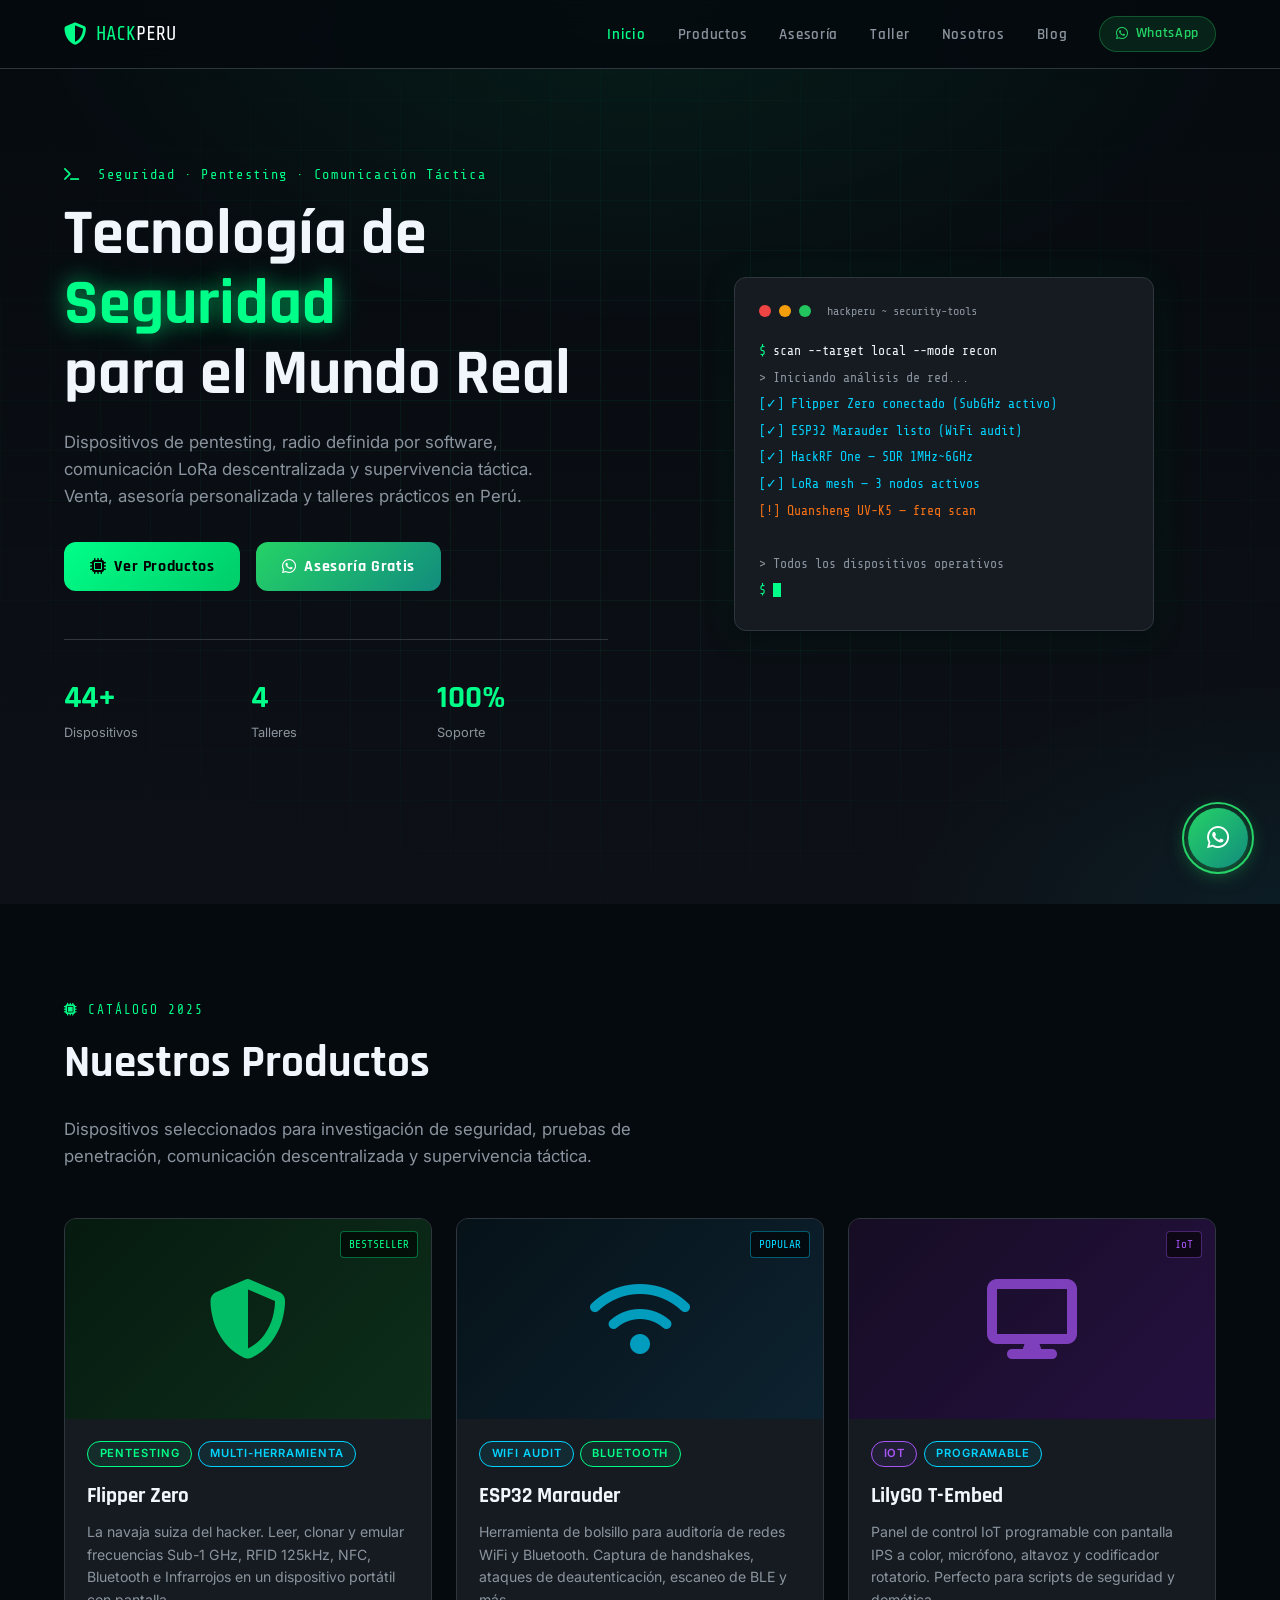
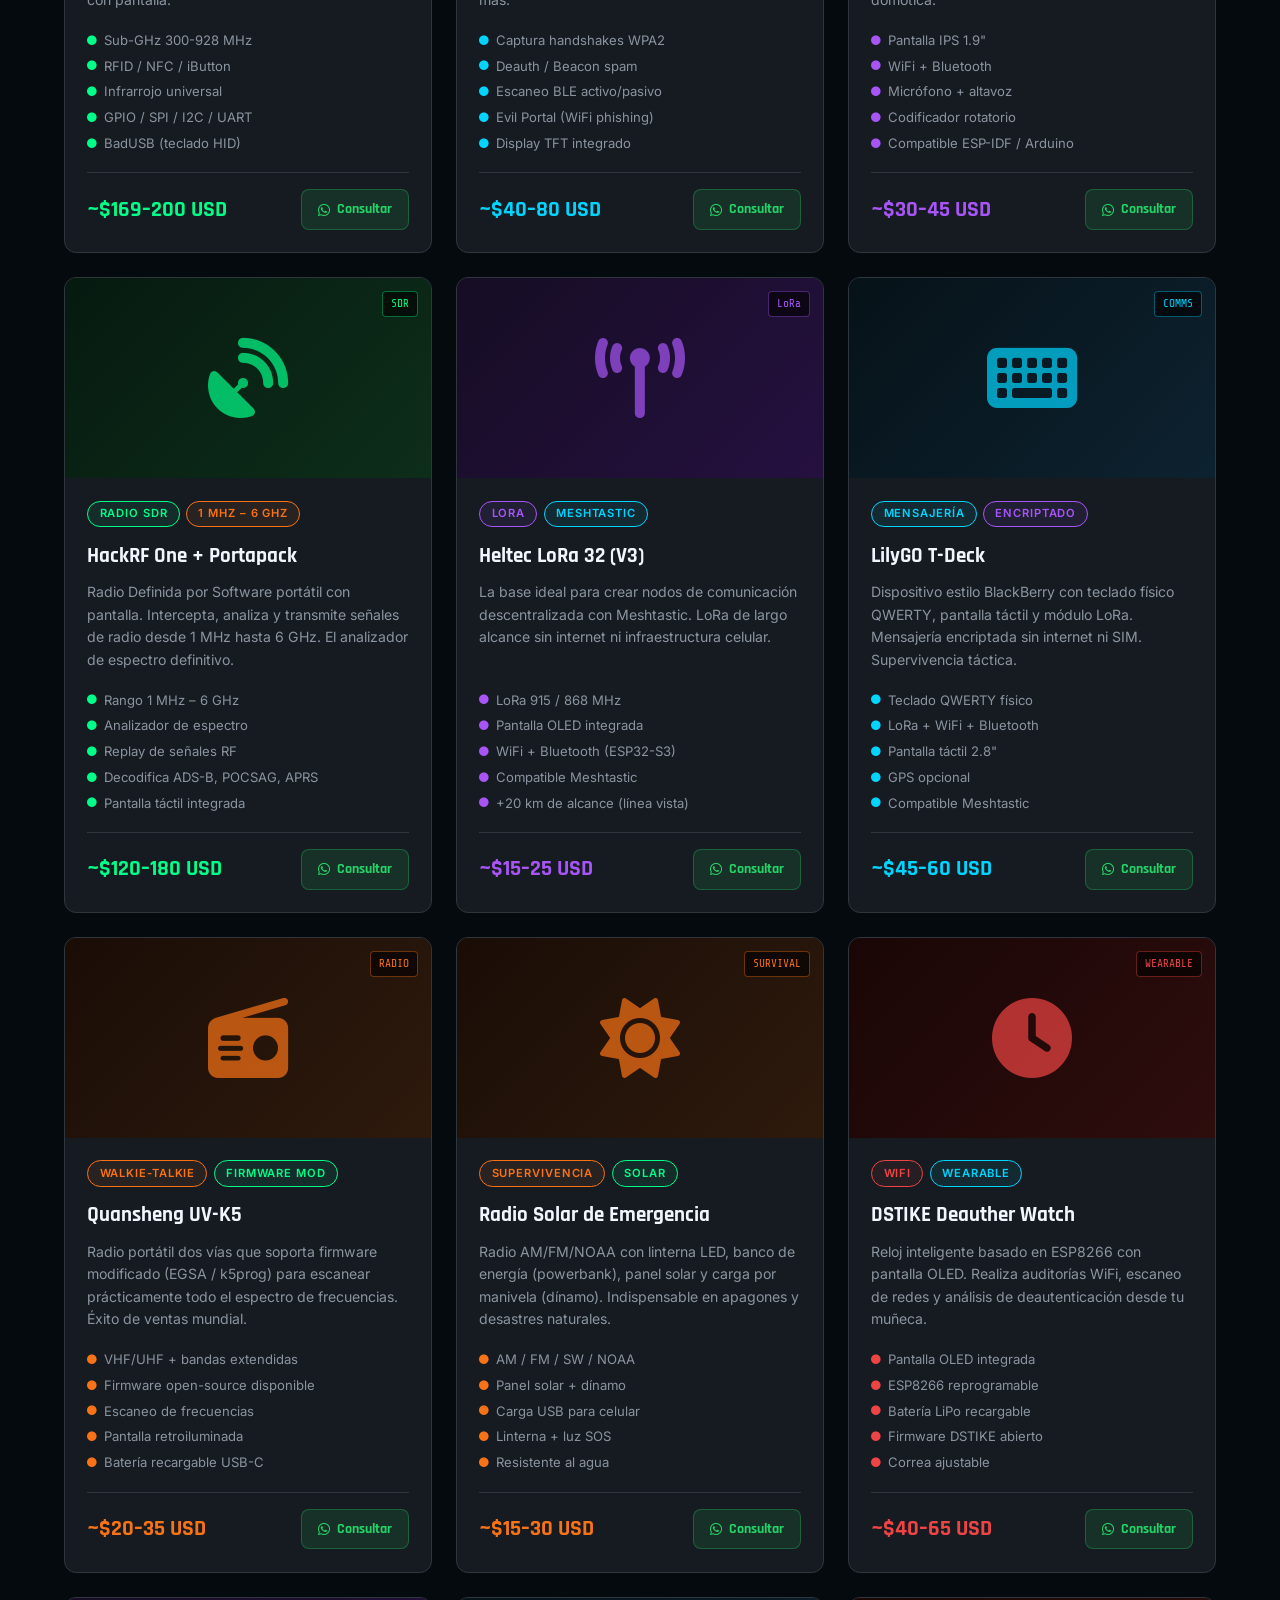
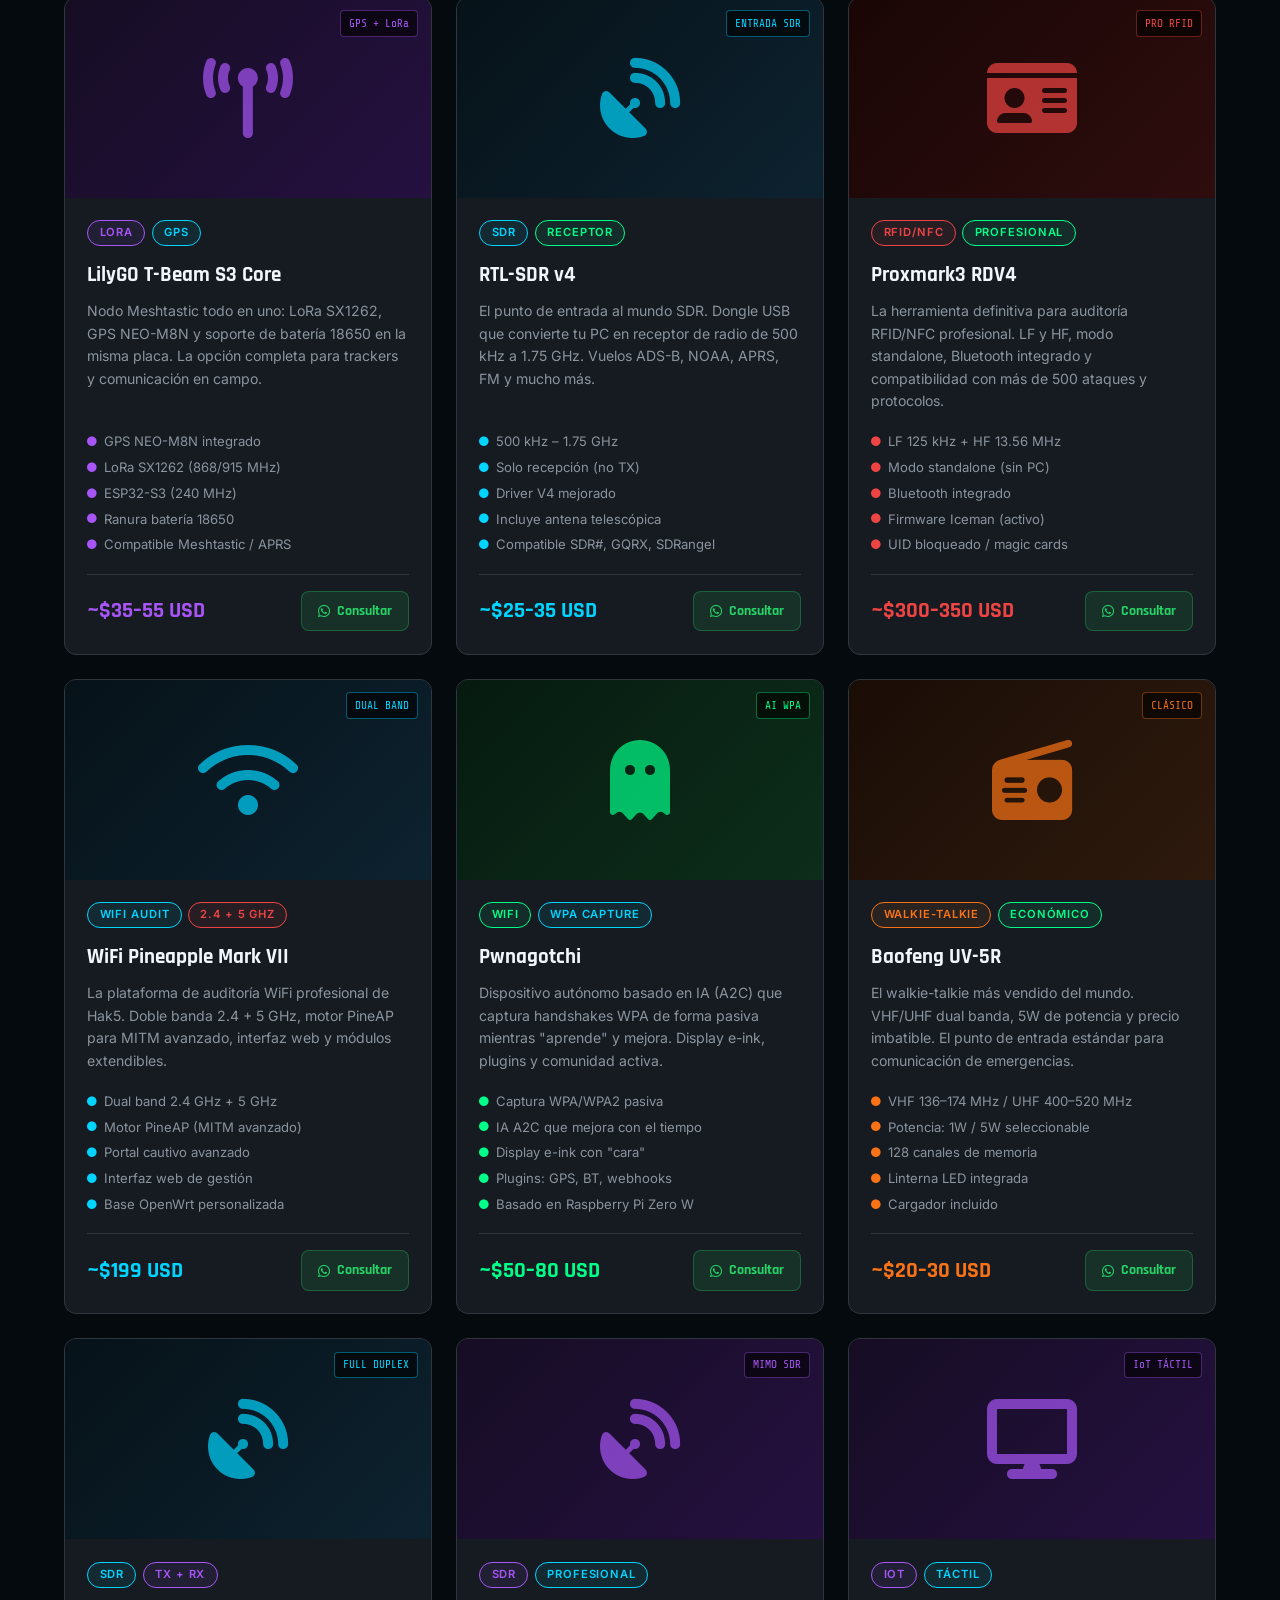
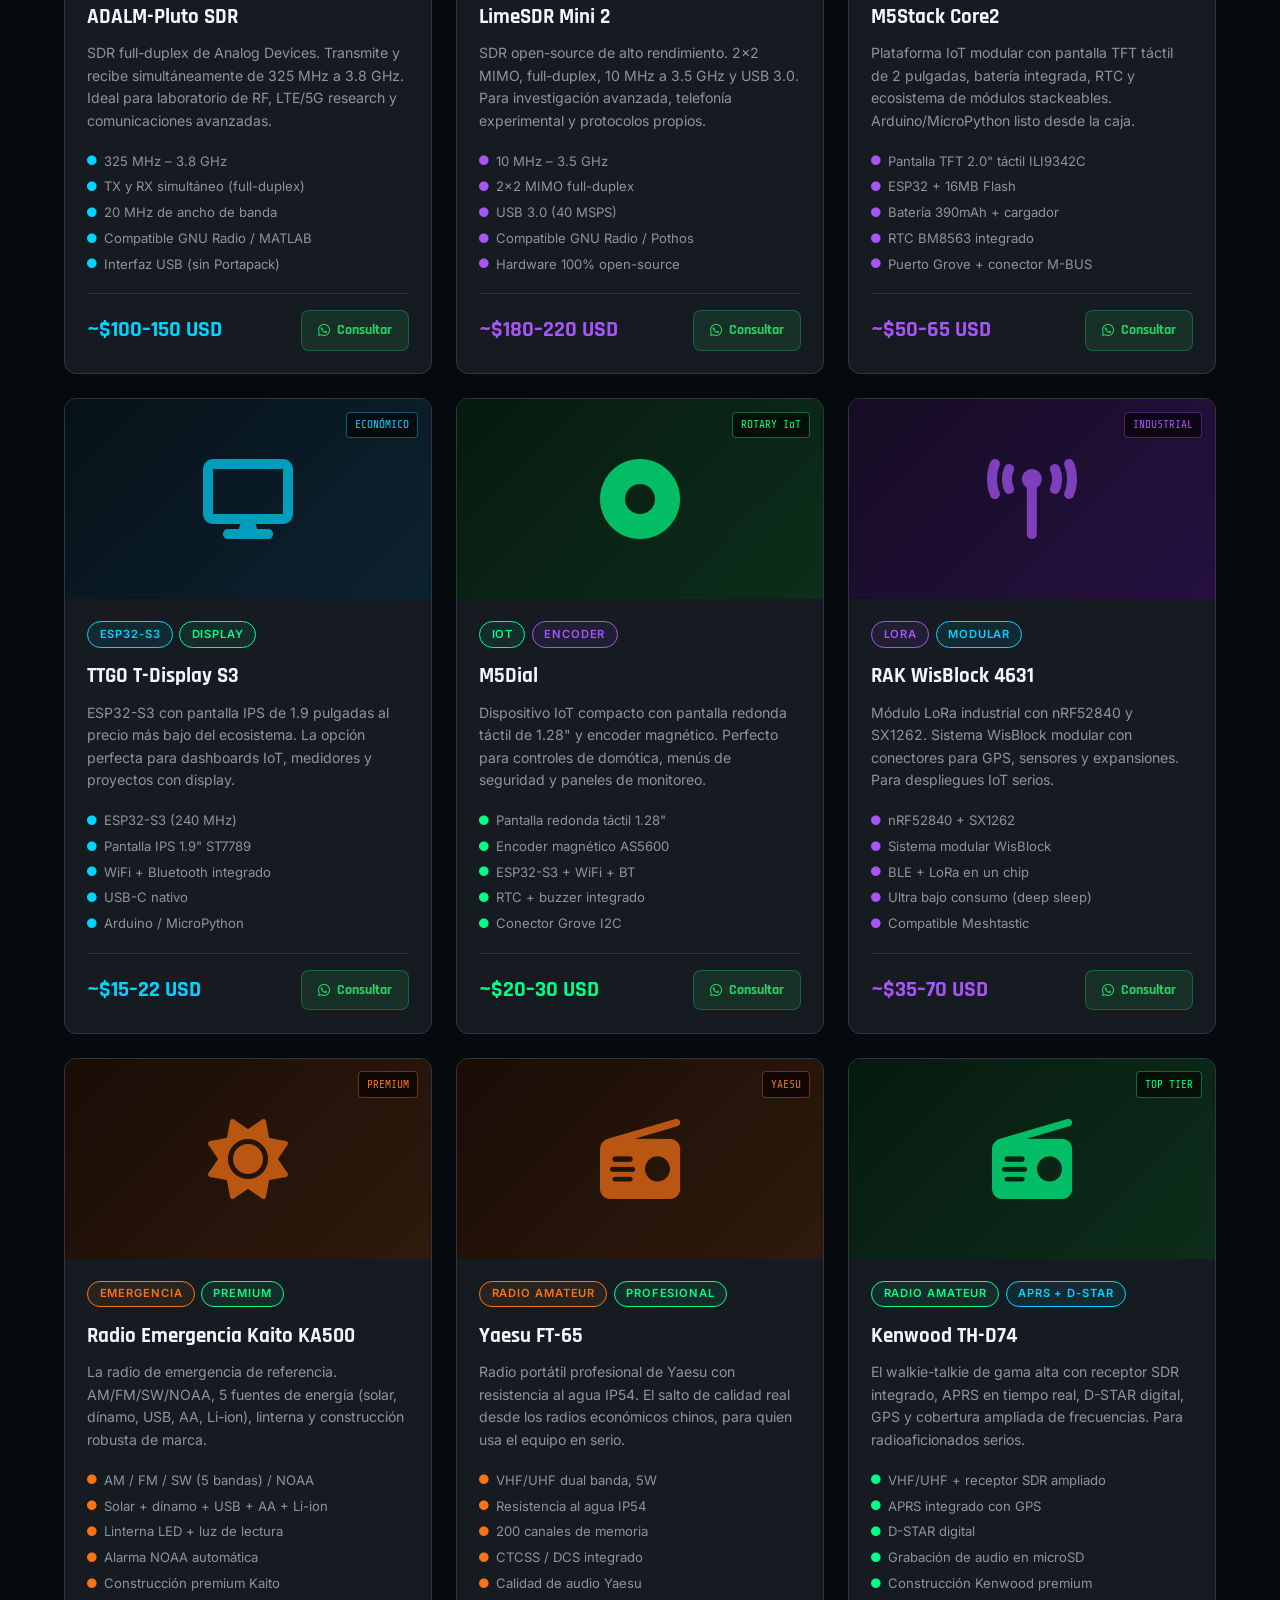
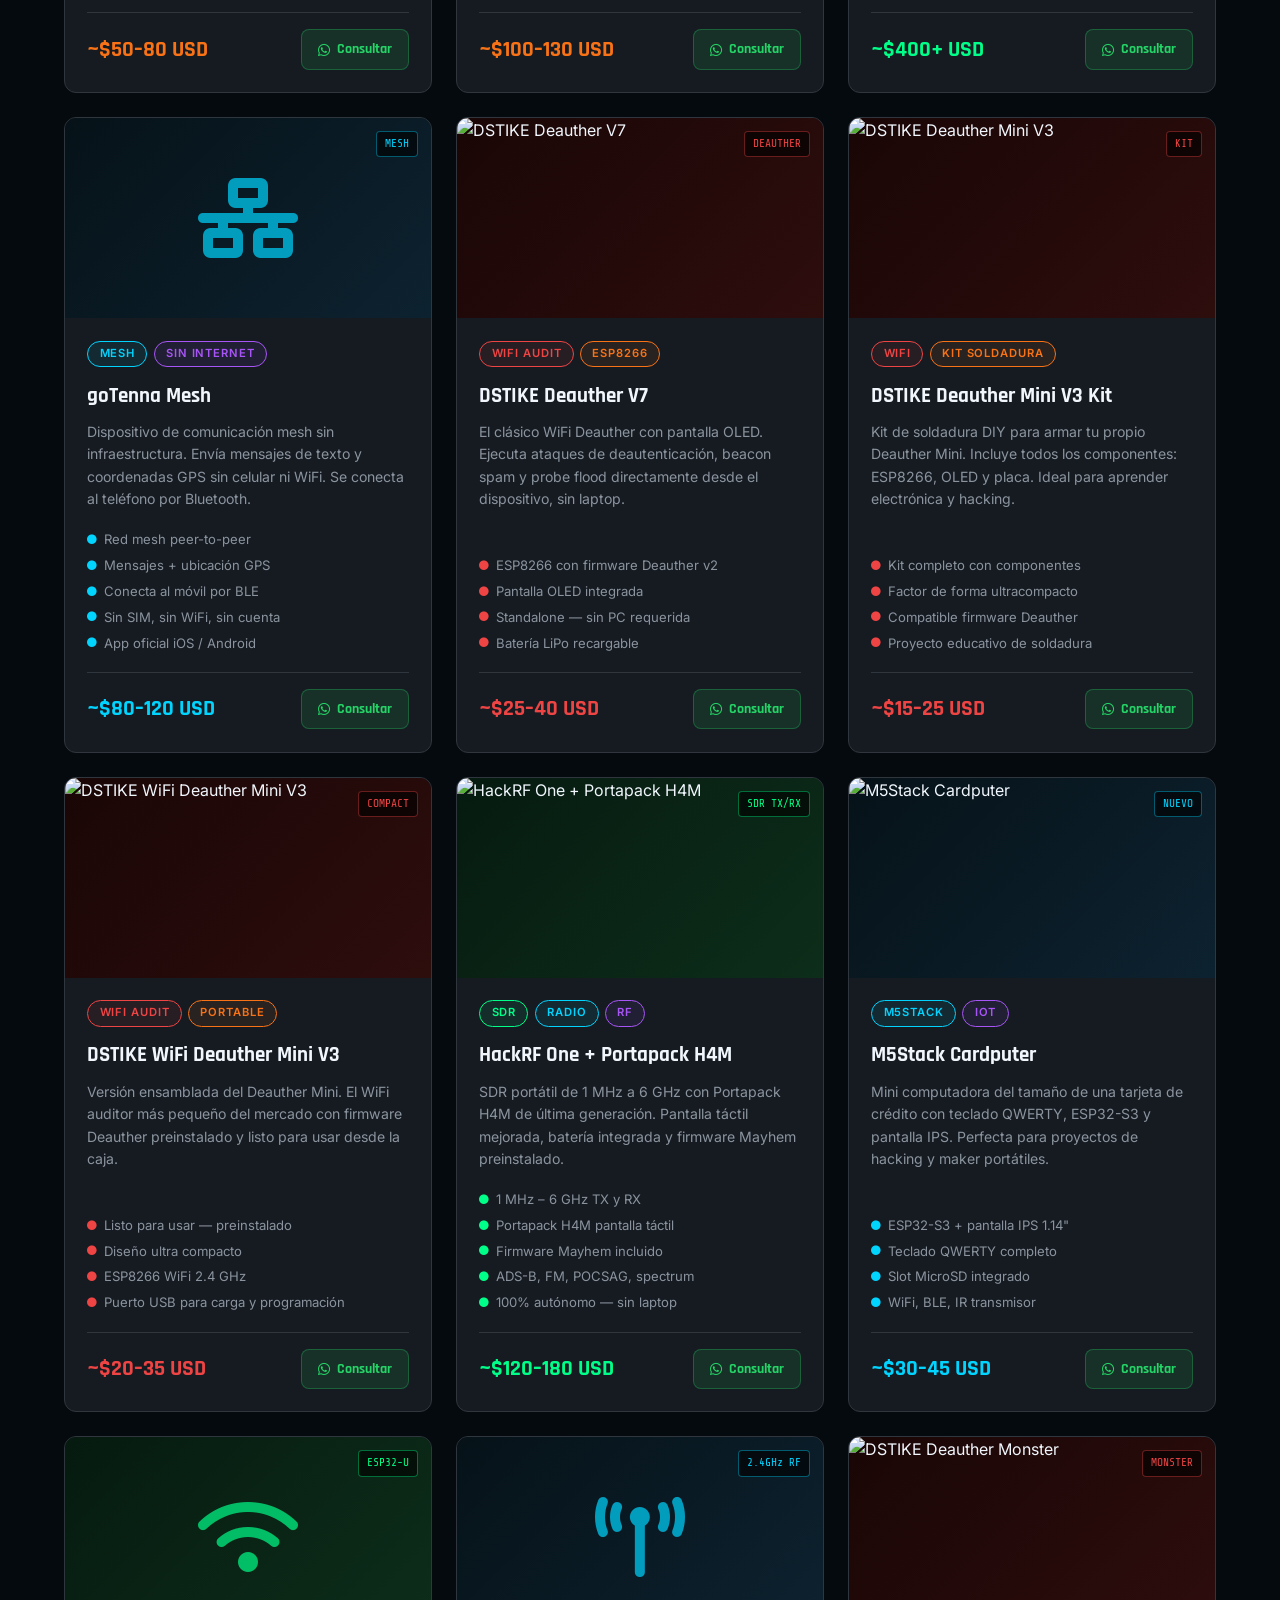
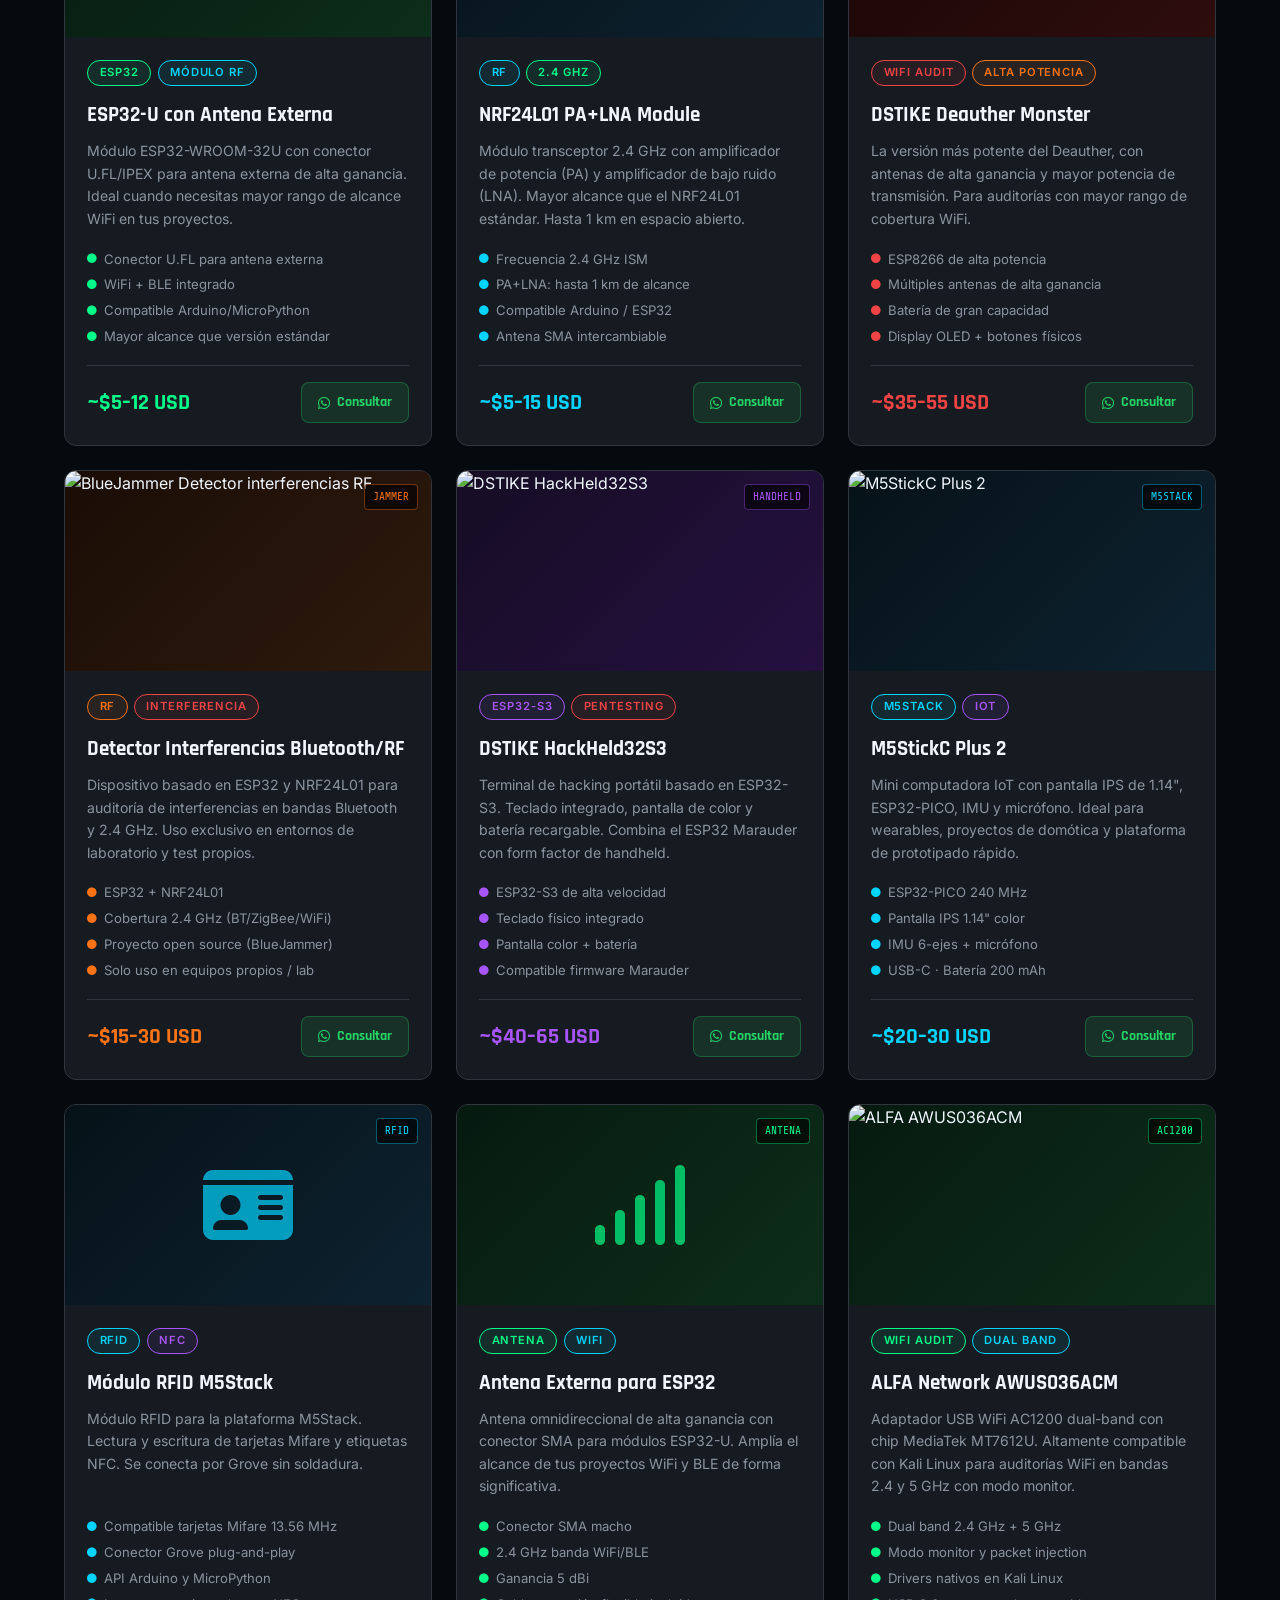
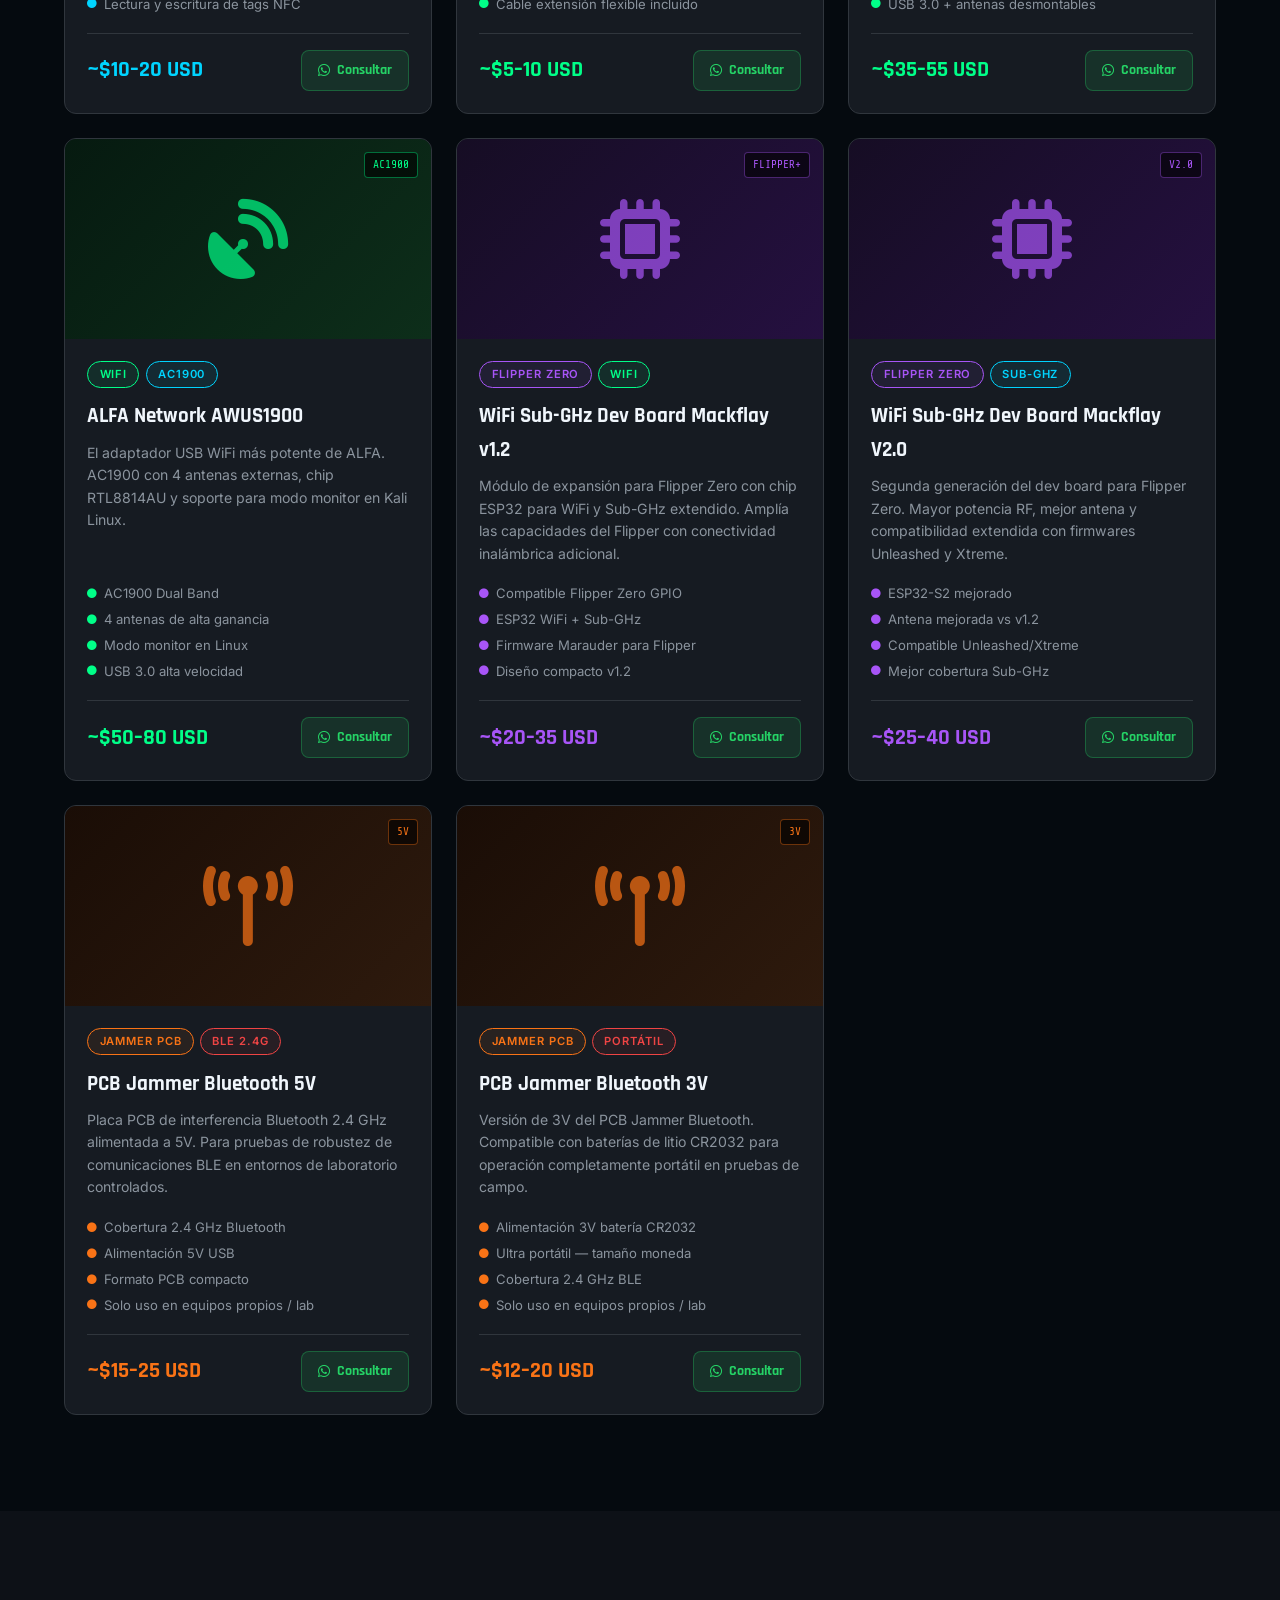
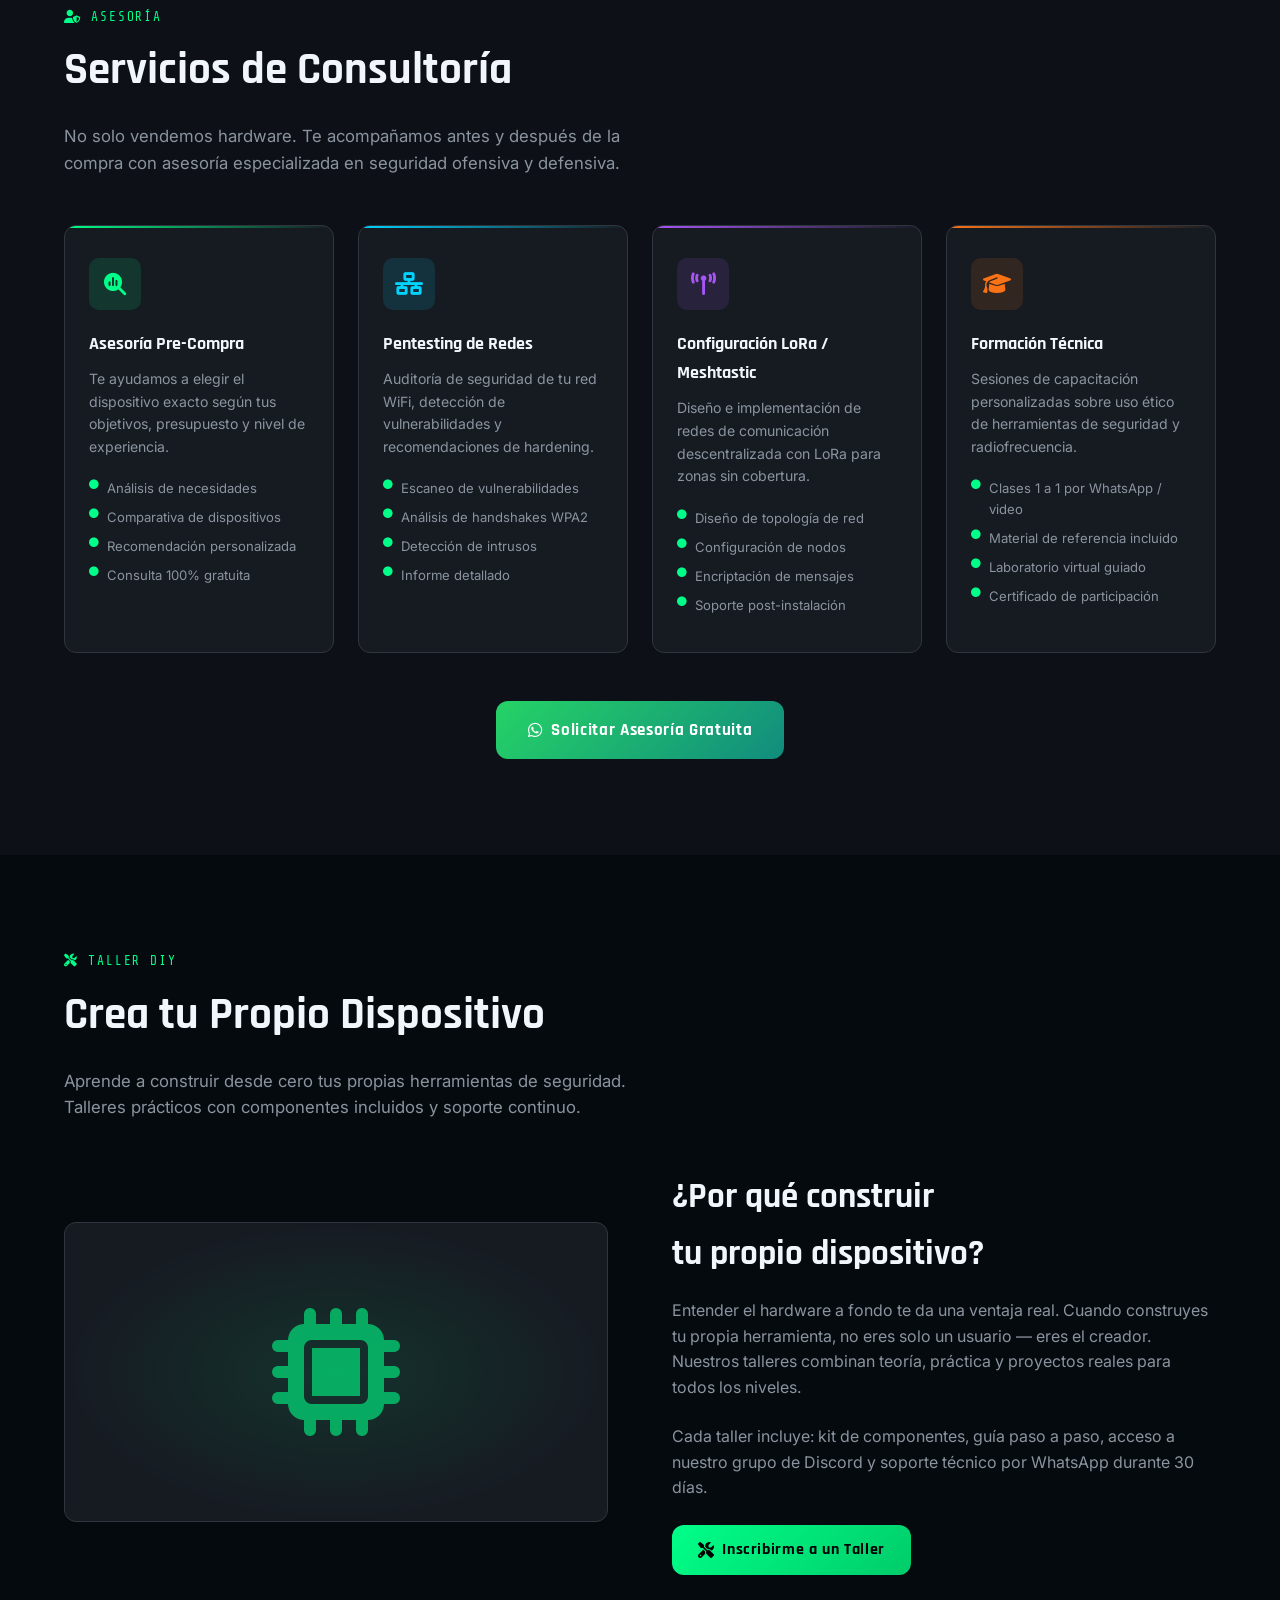
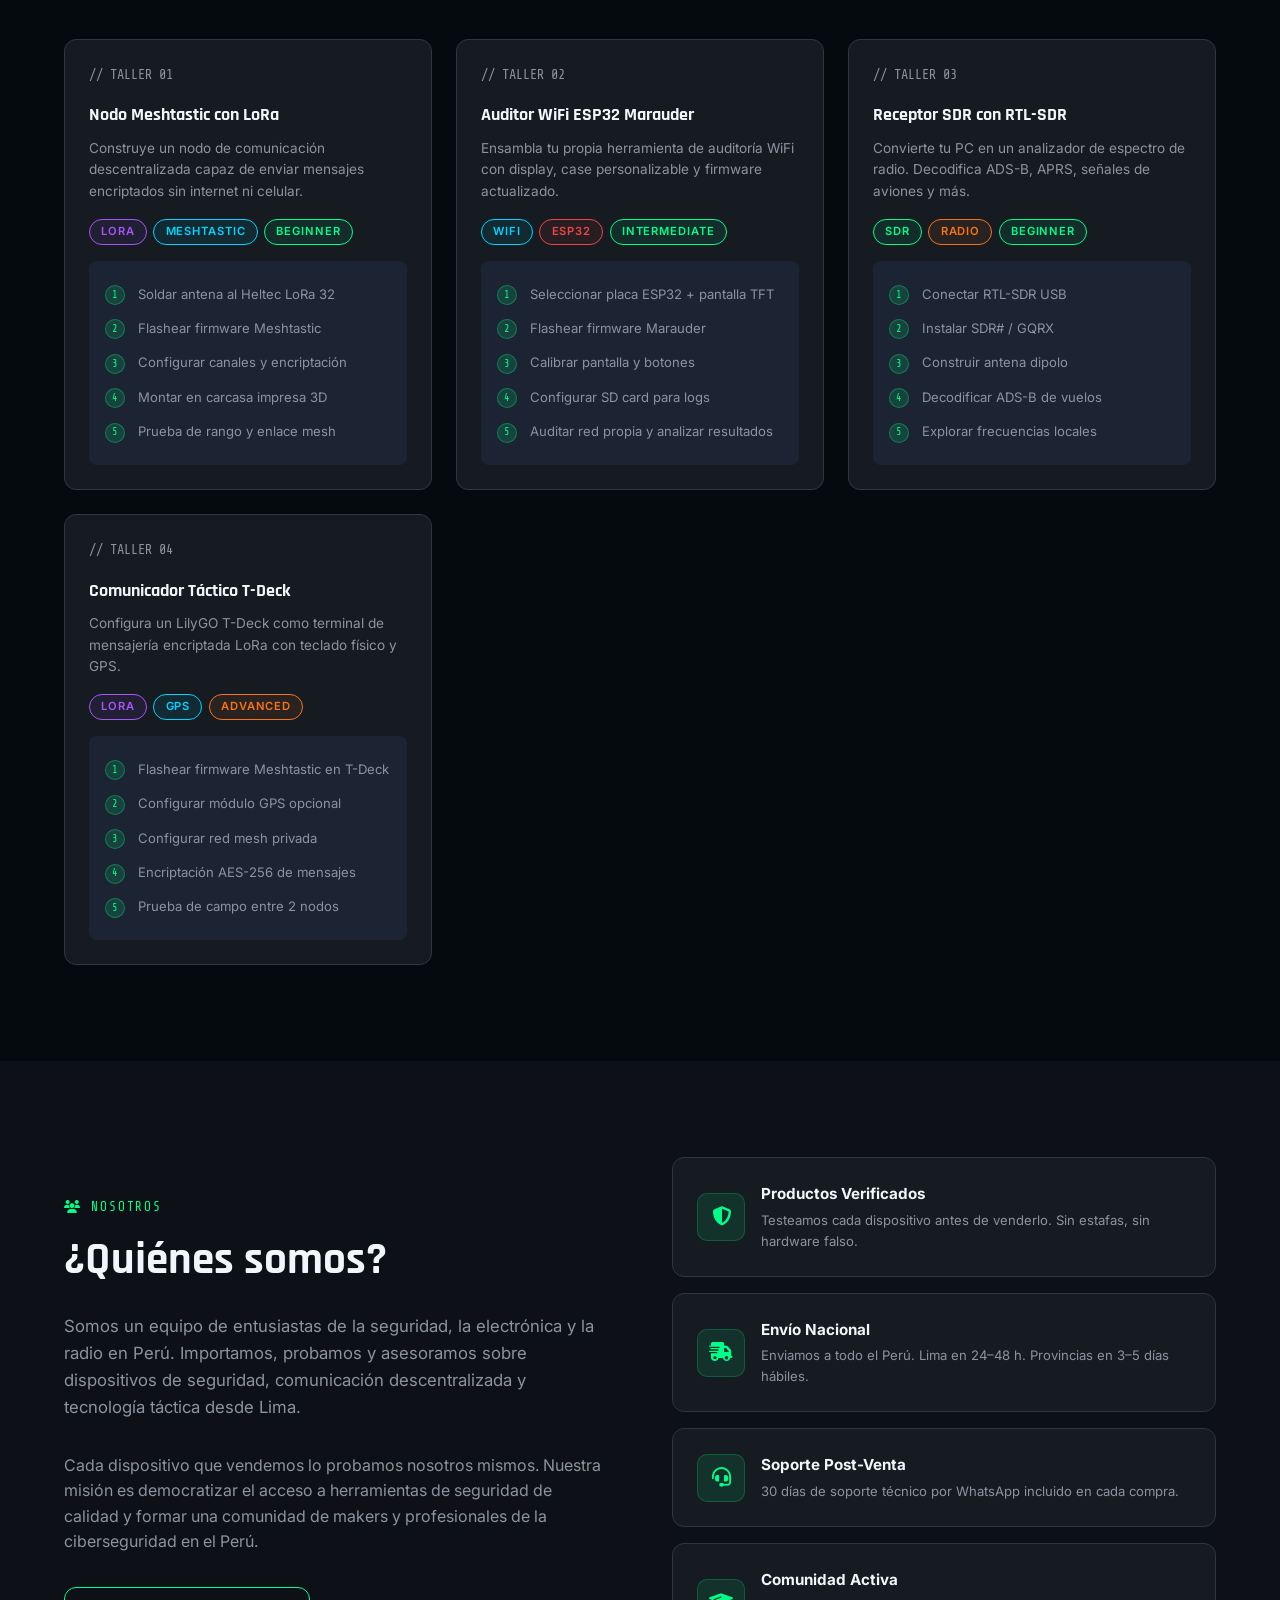
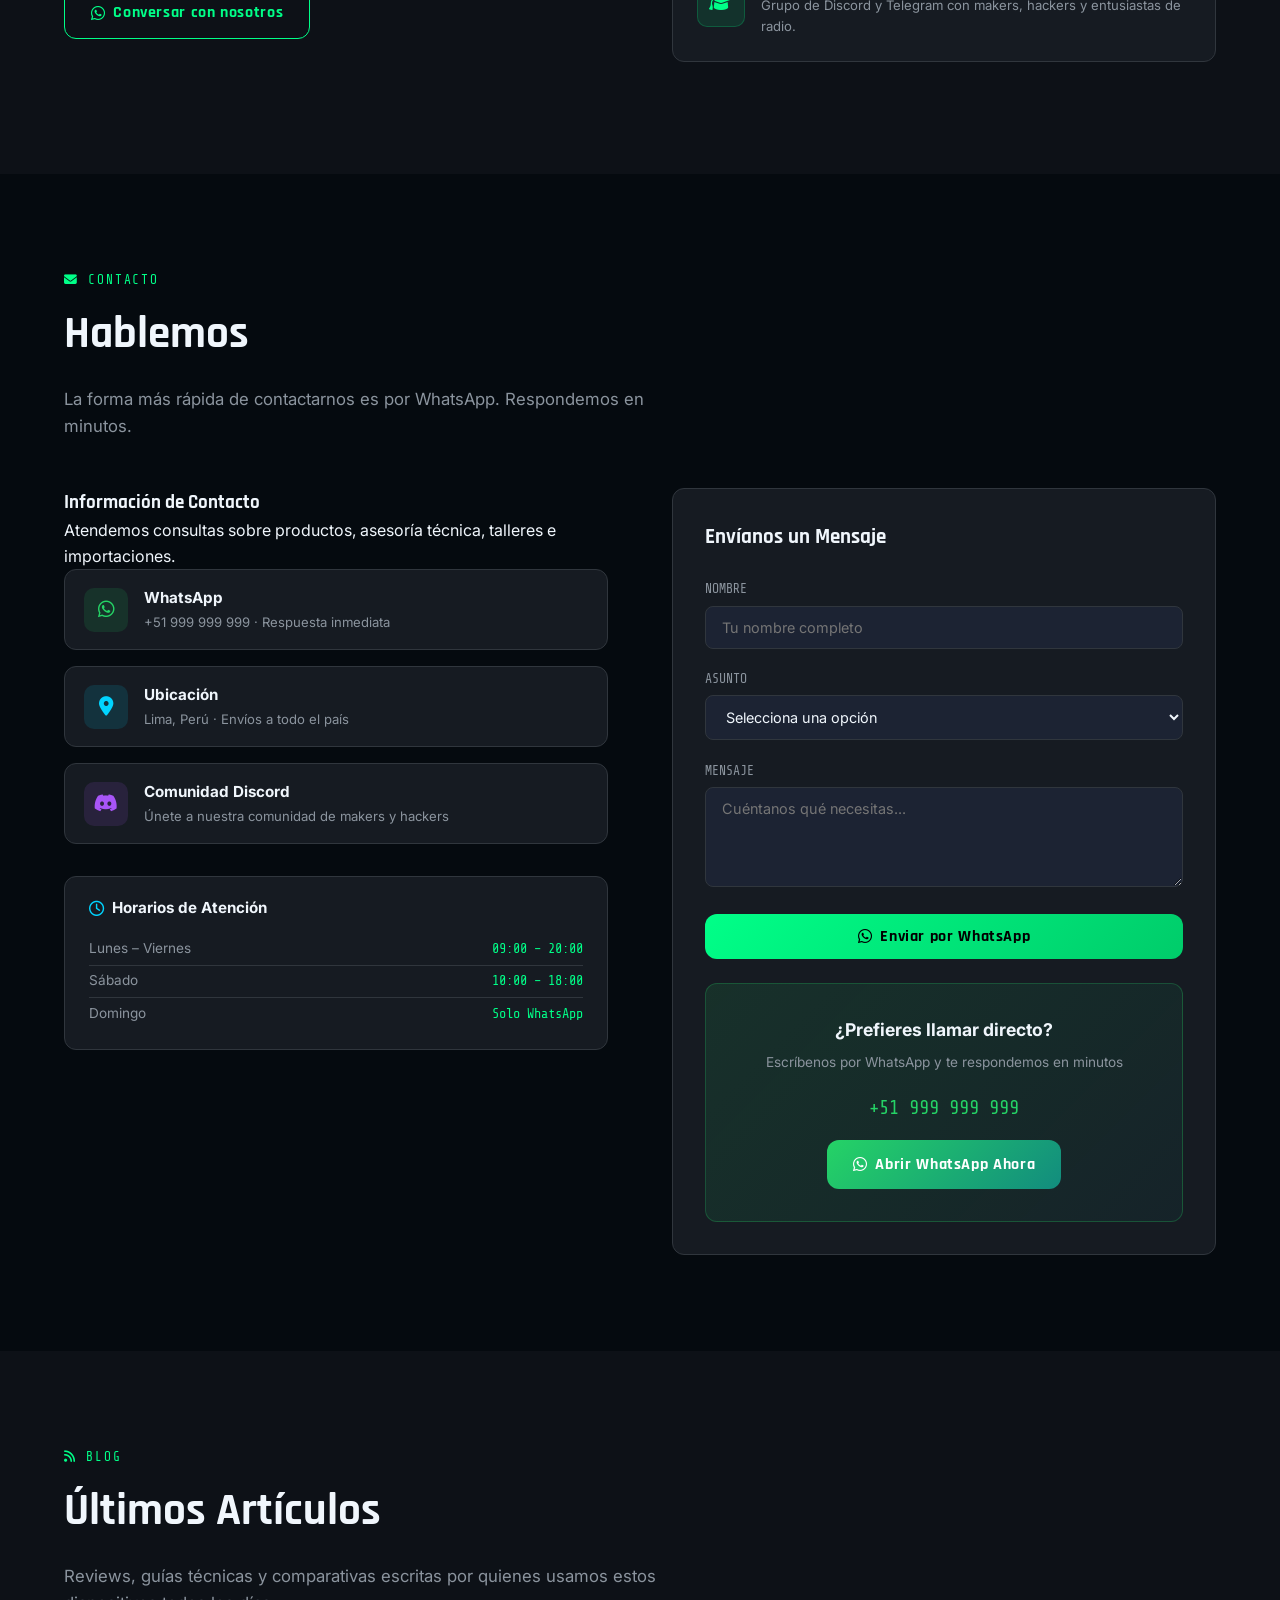
==== commit bd02137d: "Add 19 products from tiendahacking.com with real product photos Adds all products discovered from ti" ====
--- a/index.html
+++ b/index.html
@@ -401,6 +401,14 @@
     .product-img-wrap.orange { background: linear-gradient(135deg, #1a0d06, #2e1a0d); }
     .product-img-wrap.red    { background: linear-gradient(135deg, #1a0606, #2e0d0d); }
 
+    .product-img-wrap img {
+      width: 100%;
+      height: 100%;
+      object-fit: cover;
+      transition: transform .3s;
+    }
+    .product-card:hover .product-img-wrap img { transform: scale(1.05); }
+
     .product-icon {
       font-size: 5rem;
       opacity: .7;
@@ -879,9 +887,9 @@
 <body>
 
 <!-- ═══ WhatsApp Float ═══ -->
-<!-- CAMBIAR: reemplaza +51999999999 con tu número real -->
+<!-- CAMBIAR: reemplaza +51957085531 con tu número real -->
 <a id="wa-float"
-   href="https://wa.me/51999999999?text=Hola%20HackPeru%20%F0%9F%91%8B%20Estoy%20interesado%20en%20sus%20productos%20de%20seguridad."
+   href="https://wa.me/51957085531?text=Hola%20HackPeru%20%F0%9F%91%8B%20Estoy%20interesado%20en%20sus%20productos%20de%20seguridad."
    target="_blank" rel="noopener" title="Escríbenos por WhatsApp">
   <span class="pulse"></span>
   <i class="fa-brands fa-whatsapp"></i>
@@ -903,7 +911,7 @@
         <li><a href="#nosotros">Nosotros</a></li>
         <li><a href="blog/index.html">Blog</a></li>
         <li>
-          <a href="https://wa.me/51999999999?text=Hola%20HackPeru%20%F0%9F%91%8B%20Quiero%20información%20sobre%20sus%20productos."
+          <a href="https://wa.me/51957085531?text=Hola%20HackPeru%20%F0%9F%91%8B%20Quiero%20información%20sobre%20sus%20productos."
              target="_blank" rel="noopener" class="nav-wa">
             <i class="fa-brands fa-whatsapp"></i> WhatsApp
           </a>
@@ -945,14 +953,14 @@
           <a href="#productos" class="btn btn-primary">
             <i class="fa-solid fa-microchip"></i> Ver Productos
           </a>
-          <a href="https://wa.me/51999999999?text=Hola%20HackPeru%20%F0%9F%91%8B%20Quiero%20asesoría%20personalizada."
+          <a href="https://wa.me/51957085531?text=Hola%20HackPeru%20%F0%9F%91%8B%20Quiero%20asesoría%20personalizada."
              target="_blank" rel="noopener" class="btn btn-wa">
             <i class="fa-brands fa-whatsapp"></i> Asesoría Gratis
           </a>
         </div>
         <div class="hero-stats">
           <div>
-            <div class="hero-stat-num">25+</div>
+            <div class="hero-stat-num">44+</div>
             <div class="hero-stat-lbl">Dispositivos</div>
           </div>
           <div>
@@ -1028,7 +1036,7 @@
           </ul>
           <div class="product-footer">
             <div class="product-price green">~$169–200 USD</div>
-            <a href="https://wa.me/51999999999?text=Hola%2C%20quiero%20información%20sobre%20el%20Flipper%20Zero."
+            <a href="https://wa.me/51957085531?text=Hola%2C%20quiero%20información%20sobre%20el%20Flipper%20Zero."
                target="_blank" rel="noopener" class="btn-ask">
               <i class="fa-brands fa-whatsapp"></i> Consultar
             </a>
@@ -1061,7 +1069,7 @@
           </ul>
           <div class="product-footer">
             <div class="product-price cyan">~$40–80 USD</div>
-            <a href="https://wa.me/51999999999?text=Hola%2C%20quiero%20información%20sobre%20el%20ESP32%20Marauder."
+            <a href="https://wa.me/51957085531?text=Hola%2C%20quiero%20información%20sobre%20el%20ESP32%20Marauder."
                target="_blank" rel="noopener" class="btn-ask">
               <i class="fa-brands fa-whatsapp"></i> Consultar
             </a>
@@ -1094,7 +1102,7 @@
           </ul>
           <div class="product-footer">
             <div class="product-price purple">~$30–45 USD</div>
-            <a href="https://wa.me/51999999999?text=Hola%2C%20quiero%20información%20sobre%20el%20LilyGO%20T-Embed."
+            <a href="https://wa.me/51957085531?text=Hola%2C%20quiero%20información%20sobre%20el%20LilyGO%20T-Embed."
                target="_blank" rel="noopener" class="btn-ask">
               <i class="fa-brands fa-whatsapp"></i> Consultar
             </a>
@@ -1127,7 +1135,7 @@
           </ul>
           <div class="product-footer">
             <div class="product-price green">~$120–180 USD</div>
-            <a href="https://wa.me/51999999999?text=Hola%2C%20quiero%20información%20sobre%20el%20HackRF%20One%20con%20Portapack."
+            <a href="https://wa.me/51957085531?text=Hola%2C%20quiero%20información%20sobre%20el%20HackRF%20One%20con%20Portapack."
                target="_blank" rel="noopener" class="btn-ask">
               <i class="fa-brands fa-whatsapp"></i> Consultar
             </a>
@@ -1160,7 +1168,7 @@
           </ul>
           <div class="product-footer">
             <div class="product-price purple">~$15–25 USD</div>
-            <a href="https://wa.me/51999999999?text=Hola%2C%20quiero%20información%20sobre%20el%20Heltec%20LoRa%2032."
+            <a href="https://wa.me/51957085531?text=Hola%2C%20quiero%20información%20sobre%20el%20Heltec%20LoRa%2032."
                target="_blank" rel="noopener" class="btn-ask">
               <i class="fa-brands fa-whatsapp"></i> Consultar
             </a>
@@ -1193,7 +1201,7 @@
           </ul>
           <div class="product-footer">
             <div class="product-price cyan">~$45–60 USD</div>
-            <a href="https://wa.me/51999999999?text=Hola%2C%20quiero%20información%20sobre%20el%20LilyGO%20T-Deck."
+            <a href="https://wa.me/51957085531?text=Hola%2C%20quiero%20información%20sobre%20el%20LilyGO%20T-Deck."
                target="_blank" rel="noopener" class="btn-ask">
               <i class="fa-brands fa-whatsapp"></i> Consultar
             </a>
@@ -1226,7 +1234,7 @@
           </ul>
           <div class="product-footer">
             <div class="product-price orange">~$20–35 USD</div>
-            <a href="https://wa.me/51999999999?text=Hola%2C%20quiero%20información%20sobre%20el%20Quansheng%20UV-K5."
+            <a href="https://wa.me/51957085531?text=Hola%2C%20quiero%20información%20sobre%20el%20Quansheng%20UV-K5."
                target="_blank" rel="noopener" class="btn-ask">
               <i class="fa-brands fa-whatsapp"></i> Consultar
             </a>
@@ -1259,7 +1267,7 @@
           </ul>
           <div class="product-footer">
             <div class="product-price orange">~$15–30 USD</div>
-            <a href="https://wa.me/51999999999?text=Hola%2C%20quiero%20información%20sobre%20la%20Radio%20Solar%20de%20Emergencia."
+            <a href="https://wa.me/51957085531?text=Hola%2C%20quiero%20información%20sobre%20la%20Radio%20Solar%20de%20Emergencia."
                target="_blank" rel="noopener" class="btn-ask">
               <i class="fa-brands fa-whatsapp"></i> Consultar
             </a>
@@ -1292,7 +1300,7 @@
           </ul>
           <div class="product-footer">
             <div class="product-price red">~$40–65 USD</div>
-            <a href="https://wa.me/51999999999?text=Hola%2C%20quiero%20información%20sobre%20el%20DSTIKE%20Deauther%20Watch."
+            <a href="https://wa.me/51957085531?text=Hola%2C%20quiero%20información%20sobre%20el%20DSTIKE%20Deauther%20Watch."
                target="_blank" rel="noopener" class="btn-ask">
               <i class="fa-brands fa-whatsapp"></i> Consultar
             </a>
@@ -1325,7 +1333,7 @@
           </ul>
           <div class="product-footer">
             <div class="product-price purple">~$35–55 USD</div>
-            <a href="https://wa.me/51999999999?text=Hola%2C%20quiero%20información%20sobre%20el%20LilyGO%20T-Beam."
+            <a href="https://wa.me/51957085531?text=Hola%2C%20quiero%20información%20sobre%20el%20LilyGO%20T-Beam."
                target="_blank" rel="noopener" class="btn-ask">
               <i class="fa-brands fa-whatsapp"></i> Consultar
             </a>
@@ -1358,7 +1366,7 @@
           </ul>
           <div class="product-footer">
             <div class="product-price cyan">~$25–35 USD</div>
-            <a href="https://wa.me/51999999999?text=Hola%2C%20quiero%20información%20sobre%20el%20RTL-SDR%20v4."
+            <a href="https://wa.me/51957085531?text=Hola%2C%20quiero%20información%20sobre%20el%20RTL-SDR%20v4."
                target="_blank" rel="noopener" class="btn-ask">
               <i class="fa-brands fa-whatsapp"></i> Consultar
             </a>
@@ -1391,7 +1399,7 @@
           </ul>
           <div class="product-footer">
             <div class="product-price red">~$300–350 USD</div>
-            <a href="https://wa.me/51999999999?text=Hola%2C%20quiero%20información%20sobre%20el%20Proxmark3%20RDV4."
+            <a href="https://wa.me/51957085531?text=Hola%2C%20quiero%20información%20sobre%20el%20Proxmark3%20RDV4."
                target="_blank" rel="noopener" class="btn-ask">
               <i class="fa-brands fa-whatsapp"></i> Consultar
             </a>
@@ -1424,7 +1432,7 @@
           </ul>
           <div class="product-footer">
             <div class="product-price cyan">~$199 USD</div>
-            <a href="https://wa.me/51999999999?text=Hola%2C%20quiero%20información%20sobre%20el%20WiFi%20Pineapple%20Mark%20VII."
+            <a href="https://wa.me/51957085531?text=Hola%2C%20quiero%20información%20sobre%20el%20WiFi%20Pineapple%20Mark%20VII."
                target="_blank" rel="noopener" class="btn-ask">
               <i class="fa-brands fa-whatsapp"></i> Consultar
             </a>
@@ -1457,7 +1465,7 @@
           </ul>
           <div class="product-footer">
             <div class="product-price green">~$50–80 USD</div>
-            <a href="https://wa.me/51999999999?text=Hola%2C%20quiero%20información%20sobre%20el%20Pwnagotchi."
+            <a href="https://wa.me/51957085531?text=Hola%2C%20quiero%20información%20sobre%20el%20Pwnagotchi."
                target="_blank" rel="noopener" class="btn-ask">
               <i class="fa-brands fa-whatsapp"></i> Consultar
             </a>
@@ -1490,7 +1498,7 @@
           </ul>
           <div class="product-footer">
             <div class="product-price orange">~$20–30 USD</div>
-            <a href="https://wa.me/51999999999?text=Hola%2C%20quiero%20información%20sobre%20el%20Baofeng%20UV-5R."
+            <a href="https://wa.me/51957085531?text=Hola%2C%20quiero%20información%20sobre%20el%20Baofeng%20UV-5R."
                target="_blank" rel="noopener" class="btn-ask">
               <i class="fa-brands fa-whatsapp"></i> Consultar
             </a>
@@ -1523,7 +1531,7 @@
           </ul>
           <div class="product-footer">
             <div class="product-price cyan">~$100–150 USD</div>
-            <a href="https://wa.me/51999999999?text=Hola%2C%20quiero%20información%20sobre%20el%20ADALM-Pluto%20SDR."
+            <a href="https://wa.me/51957085531?text=Hola%2C%20quiero%20información%20sobre%20el%20ADALM-Pluto%20SDR."
                target="_blank" rel="noopener" class="btn-ask">
               <i class="fa-brands fa-whatsapp"></i> Consultar
             </a>
@@ -1556,7 +1564,7 @@
           </ul>
           <div class="product-footer">
             <div class="product-price purple">~$180–220 USD</div>
-            <a href="https://wa.me/51999999999?text=Hola%2C%20quiero%20información%20sobre%20el%20LimeSDR%20Mini%202."
+            <a href="https://wa.me/51957085531?text=Hola%2C%20quiero%20información%20sobre%20el%20LimeSDR%20Mini%202."
                target="_blank" rel="noopener" class="btn-ask">
               <i class="fa-brands fa-whatsapp"></i> Consultar
             </a>
@@ -1589,7 +1597,7 @@
           </ul>
           <div class="product-footer">
             <div class="product-price purple">~$50–65 USD</div>
-            <a href="https://wa.me/51999999999?text=Hola%2C%20quiero%20información%20sobre%20el%20M5Stack%20Core2."
+            <a href="https://wa.me/51957085531?text=Hola%2C%20quiero%20información%20sobre%20el%20M5Stack%20Core2."
                target="_blank" rel="noopener" class="btn-ask">
               <i class="fa-brands fa-whatsapp"></i> Consultar
             </a>
@@ -1622,7 +1630,7 @@
           </ul>
           <div class="product-footer">
             <div class="product-price cyan">~$15–22 USD</div>
-            <a href="https://wa.me/51999999999?text=Hola%2C%20quiero%20información%20sobre%20el%20TTGO%20T-Display%20S3."
+            <a href="https://wa.me/51957085531?text=Hola%2C%20quiero%20información%20sobre%20el%20TTGO%20T-Display%20S3."
                target="_blank" rel="noopener" class="btn-ask">
               <i class="fa-brands fa-whatsapp"></i> Consultar
             </a>
@@ -1655,7 +1663,7 @@
           </ul>
           <div class="product-footer">
             <div class="product-price green">~$20–30 USD</div>
-            <a href="https://wa.me/51999999999?text=Hola%2C%20quiero%20información%20sobre%20el%20M5Dial."
+            <a href="https://wa.me/51957085531?text=Hola%2C%20quiero%20información%20sobre%20el%20M5Dial."
                target="_blank" rel="noopener" class="btn-ask">
               <i class="fa-brands fa-whatsapp"></i> Consultar
             </a>
@@ -1688,7 +1696,7 @@
           </ul>
           <div class="product-footer">
             <div class="product-price purple">~$35–70 USD</div>
-            <a href="https://wa.me/51999999999?text=Hola%2C%20quiero%20información%20sobre%20el%20RAK%20WisBlock%204631."
+            <a href="https://wa.me/51957085531?text=Hola%2C%20quiero%20información%20sobre%20el%20RAK%20WisBlock%204631."
                target="_blank" rel="noopener" class="btn-ask">
               <i class="fa-brands fa-whatsapp"></i> Consultar
             </a>
@@ -1721,7 +1729,7 @@
           </ul>
           <div class="product-footer">
             <div class="product-price orange">~$50–80 USD</div>
-            <a href="https://wa.me/51999999999?text=Hola%2C%20quiero%20información%20sobre%20la%20Kaito%20KA500."
+            <a href="https://wa.me/51957085531?text=Hola%2C%20quiero%20información%20sobre%20la%20Kaito%20KA500."
                target="_blank" rel="noopener" class="btn-ask">
               <i class="fa-brands fa-whatsapp"></i> Consultar
             </a>
@@ -1754,7 +1762,7 @@
           </ul>
           <div class="product-footer">
             <div class="product-price orange">~$100–130 USD</div>
-            <a href="https://wa.me/51999999999?text=Hola%2C%20quiero%20información%20sobre%20el%20Yaesu%20FT-65."
+            <a href="https://wa.me/51957085531?text=Hola%2C%20quiero%20información%20sobre%20el%20Yaesu%20FT-65."
                target="_blank" rel="noopener" class="btn-ask">
               <i class="fa-brands fa-whatsapp"></i> Consultar
             </a>
@@ -1787,7 +1795,7 @@
           </ul>
           <div class="product-footer">
             <div class="product-price green">~$400+ USD</div>
-            <a href="https://wa.me/51999999999?text=Hola%2C%20quiero%20información%20sobre%20el%20Kenwood%20TH-D74."
+            <a href="https://wa.me/51957085531?text=Hola%2C%20quiero%20información%20sobre%20el%20Kenwood%20TH-D74."
                target="_blank" rel="noopener" class="btn-ask">
               <i class="fa-brands fa-whatsapp"></i> Consultar
             </a>
@@ -1820,7 +1828,617 @@
           </ul>
           <div class="product-footer">
             <div class="product-price cyan">~$80–120 USD</div>
-            <a href="https://wa.me/51999999999?text=Hola%2C%20quiero%20información%20sobre%20el%20goTenna%20Mesh."
+            <a href="https://wa.me/51957085531?text=Hola%2C%20quiero%20información%20sobre%20el%20goTenna%20Mesh."
+               target="_blank" rel="noopener" class="btn-ask">
+              <i class="fa-brands fa-whatsapp"></i> Consultar
+            </a>
+          </div>
+        </div>
+      </div>
+
+      <!-- 26. DEAUTHER V7 -->
+      <div class="product-card red fade-up">
+        <div class="product-img-wrap red">
+          <img src="https://raw.githubusercontent.com/lspoplove/Deauther-Project/master/Deauther-OLED/Deauther_OLED_v4_1.jpg" alt="DSTIKE Deauther V7" loading="lazy" />
+          <span class="product-badge red">DEAUTHER</span>
+        </div>
+        <div class="product-body">
+          <div class="product-tags">
+            <span class="tag tag-red">WiFi Audit</span>
+            <span class="tag tag-orange">ESP8266</span>
+          </div>
+          <h3 class="product-name">DSTIKE Deauther V7</h3>
+          <p class="product-desc">
+            El clásico WiFi Deauther con pantalla OLED. Ejecuta ataques de deautenticación,
+            beacon spam y probe flood directamente desde el dispositivo, sin laptop.
+          </p>
+          <ul class="product-feats">
+            <li><i class="fa-solid fa-circle red"></i> ESP8266 con firmware Deauther v2</li>
+            <li><i class="fa-solid fa-circle red"></i> Pantalla OLED integrada</li>
+            <li><i class="fa-solid fa-circle red"></i> Standalone — sin PC requerida</li>
+            <li><i class="fa-solid fa-circle red"></i> Batería LiPo recargable</li>
+          </ul>
+          <div class="product-footer">
+            <div class="product-price red">~$25–40 USD</div>
+            <a href="https://wa.me/51999999999?text=Hola%2C%20quiero%20información%20sobre%20el%20DSTIKE%20Deauther%20V7."
+               target="_blank" rel="noopener" class="btn-ask">
+              <i class="fa-brands fa-whatsapp"></i> Consultar
+            </a>
+          </div>
+        </div>
+      </div>
+
+      <!-- 27. DSTIKE Deauther Mini V3 Kit -->
+      <div class="product-card red fade-up">
+        <div class="product-img-wrap red">
+          <img src="https://raw.githubusercontent.com/lspoplove/Deauther-Project/master/Deauther-Mini/Deauther_Mini_1.jpg" alt="DSTIKE Deauther Mini V3" loading="lazy" />
+          <span class="product-badge red">KIT</span>
+        </div>
+        <div class="product-body">
+          <div class="product-tags">
+            <span class="tag tag-red">WiFi</span>
+            <span class="tag tag-orange">Kit Soldadura</span>
+          </div>
+          <h3 class="product-name">DSTIKE Deauther Mini V3 Kit</h3>
+          <p class="product-desc">
+            Kit de soldadura DIY para armar tu propio Deauther Mini. Incluye todos los
+            componentes: ESP8266, OLED y placa. Ideal para aprender electrónica y hacking.
+          </p>
+          <ul class="product-feats">
+            <li><i class="fa-solid fa-circle red"></i> Kit completo con componentes</li>
+            <li><i class="fa-solid fa-circle red"></i> Factor de forma ultracompacto</li>
+            <li><i class="fa-solid fa-circle red"></i> Compatible firmware Deauther</li>
+            <li><i class="fa-solid fa-circle red"></i> Proyecto educativo de soldadura</li>
+          </ul>
+          <div class="product-footer">
+            <div class="product-price red">~$15–25 USD</div>
+            <a href="https://wa.me/51999999999?text=Hola%2C%20quiero%20información%20sobre%20el%20DSTIKE%20Deauther%20Mini%20V3%20Kit."
+               target="_blank" rel="noopener" class="btn-ask">
+              <i class="fa-brands fa-whatsapp"></i> Consultar
+            </a>
+          </div>
+        </div>
+      </div>
+
+      <!-- 28. DSTIKE Deauther Mini V3 (ensamblado) -->
+      <div class="product-card red fade-up">
+        <div class="product-img-wrap red">
+          <img src="https://raw.githubusercontent.com/lspoplove/Deauther-Project/master/Deauther-Mini/Deauther_Mini_1.jpg" alt="DSTIKE WiFi Deauther Mini V3" loading="lazy" />
+          <span class="product-badge red">COMPACT</span>
+        </div>
+        <div class="product-body">
+          <div class="product-tags">
+            <span class="tag tag-red">WiFi Audit</span>
+            <span class="tag tag-orange">Portable</span>
+          </div>
+          <h3 class="product-name">DSTIKE WiFi Deauther Mini V3</h3>
+          <p class="product-desc">
+            Versión ensamblada del Deauther Mini. El WiFi auditor más pequeño del mercado
+            con firmware Deauther preinstalado y listo para usar desde la caja.
+          </p>
+          <ul class="product-feats">
+            <li><i class="fa-solid fa-circle red"></i> Listo para usar — preinstalado</li>
+            <li><i class="fa-solid fa-circle red"></i> Diseño ultra compacto</li>
+            <li><i class="fa-solid fa-circle red"></i> ESP8266 WiFi 2.4 GHz</li>
+            <li><i class="fa-solid fa-circle red"></i> Puerto USB para carga y programación</li>
+          </ul>
+          <div class="product-footer">
+            <div class="product-price red">~$20–35 USD</div>
+            <a href="https://wa.me/51999999999?text=Hola%2C%20quiero%20información%20sobre%20el%20DSTIKE%20WiFi%20Deauther%20Mini%20V3."
+               target="_blank" rel="noopener" class="btn-ask">
+              <i class="fa-brands fa-whatsapp"></i> Consultar
+            </a>
+          </div>
+        </div>
+      </div>
+
+      <!-- 29. HackRF One + Portapack H4M -->
+      <div class="product-card green fade-up">
+        <div class="product-img-wrap green">
+          <img src="https://github.com/user-attachments/assets/dea337ab-fb64-4a2a-b419-69afd272e815" alt="HackRF One + Portapack H4M" loading="lazy" />
+          <span class="product-badge green">SDR TX/RX</span>
+        </div>
+        <div class="product-body">
+          <div class="product-tags">
+            <span class="tag tag-green">SDR</span>
+            <span class="tag tag-cyan">Radio</span>
+            <span class="tag tag-purple">RF</span>
+          </div>
+          <h3 class="product-name">HackRF One + Portapack H4M</h3>
+          <p class="product-desc">
+            SDR portátil de 1 MHz a 6 GHz con Portapack H4M de última generación.
+            Pantalla táctil mejorada, batería integrada y firmware Mayhem preinstalado.
+          </p>
+          <ul class="product-feats">
+            <li><i class="fa-solid fa-circle green"></i> 1 MHz – 6 GHz TX y RX</li>
+            <li><i class="fa-solid fa-circle green"></i> Portapack H4M pantalla táctil</li>
+            <li><i class="fa-solid fa-circle green"></i> Firmware Mayhem incluido</li>
+            <li><i class="fa-solid fa-circle green"></i> ADS-B, FM, POCSAG, spectrum</li>
+            <li><i class="fa-solid fa-circle green"></i> 100% autónomo — sin laptop</li>
+          </ul>
+          <div class="product-footer">
+            <div class="product-price green">~$120–180 USD</div>
+            <a href="https://wa.me/51999999999?text=Hola%2C%20quiero%20información%20sobre%20el%20HackRF%20One%20con%20Portapack%20H4M."
+               target="_blank" rel="noopener" class="btn-ask">
+              <i class="fa-brands fa-whatsapp"></i> Consultar
+            </a>
+          </div>
+        </div>
+      </div>
+
+      <!-- 30. M5Stack Cardputer -->
+      <div class="product-card cyan fade-up">
+        <div class="product-img-wrap cyan">
+          <img src="https://raw.githubusercontent.com/make2explore/M5Stack-Cardputer/main/Images/cardputer-1.jpg" alt="M5Stack Cardputer" loading="lazy" />
+          <span class="product-badge cyan">NUEVO</span>
+        </div>
+        <div class="product-body">
+          <div class="product-tags">
+            <span class="tag tag-cyan">M5Stack</span>
+            <span class="tag tag-purple">IoT</span>
+          </div>
+          <h3 class="product-name">M5Stack Cardputer</h3>
+          <p class="product-desc">
+            Mini computadora del tamaño de una tarjeta de crédito con teclado QWERTY,
+            ESP32-S3 y pantalla IPS. Perfecta para proyectos de hacking y maker portátiles.
+          </p>
+          <ul class="product-feats">
+            <li><i class="fa-solid fa-circle cyan"></i> ESP32-S3 + pantalla IPS 1.14"</li>
+            <li><i class="fa-solid fa-circle cyan"></i> Teclado QWERTY completo</li>
+            <li><i class="fa-solid fa-circle cyan"></i> Slot MicroSD integrado</li>
+            <li><i class="fa-solid fa-circle cyan"></i> WiFi, BLE, IR transmisor</li>
+          </ul>
+          <div class="product-footer">
+            <div class="product-price cyan">~$30–45 USD</div>
+            <a href="https://wa.me/51999999999?text=Hola%2C%20quiero%20información%20sobre%20el%20M5Stack%20Cardputer."
+               target="_blank" rel="noopener" class="btn-ask">
+              <i class="fa-brands fa-whatsapp"></i> Consultar
+            </a>
+          </div>
+        </div>
+      </div>
+
+      <!-- 31. ESP32-U con antena externa -->
+      <div class="product-card green fade-up">
+        <div class="product-img-wrap green">
+          <i class="fa-solid fa-wifi product-icon green"></i>
+          <span class="product-badge green">ESP32-U</span>
+        </div>
+        <div class="product-body">
+          <div class="product-tags">
+            <span class="tag tag-green">ESP32</span>
+            <span class="tag tag-cyan">Módulo RF</span>
+          </div>
+          <h3 class="product-name">ESP32-U con Antena Externa</h3>
+          <p class="product-desc">
+            Módulo ESP32-WROOM-32U con conector U.FL/IPEX para antena externa de alta ganancia.
+            Ideal cuando necesitas mayor rango de alcance WiFi en tus proyectos.
+          </p>
+          <ul class="product-feats">
+            <li><i class="fa-solid fa-circle green"></i> Conector U.FL para antena externa</li>
+            <li><i class="fa-solid fa-circle green"></i> WiFi + BLE integrado</li>
+            <li><i class="fa-solid fa-circle green"></i> Compatible Arduino/MicroPython</li>
+            <li><i class="fa-solid fa-circle green"></i> Mayor alcance que versión estándar</li>
+          </ul>
+          <div class="product-footer">
+            <div class="product-price green">~$5–12 USD</div>
+            <a href="https://wa.me/51999999999?text=Hola%2C%20quiero%20información%20sobre%20el%20ESP32-U%20con%20antena%20externa."
+               target="_blank" rel="noopener" class="btn-ask">
+              <i class="fa-brands fa-whatsapp"></i> Consultar
+            </a>
+          </div>
+        </div>
+      </div>
+
+      <!-- 32. NRF24L01 PA+LNA -->
+      <div class="product-card cyan fade-up">
+        <div class="product-img-wrap cyan">
+          <i class="fa-solid fa-broadcast-tower product-icon cyan"></i>
+          <span class="product-badge cyan">2.4GHz RF</span>
+        </div>
+        <div class="product-body">
+          <div class="product-tags">
+            <span class="tag tag-cyan">RF</span>
+            <span class="tag tag-green">2.4 GHz</span>
+          </div>
+          <h3 class="product-name">NRF24L01 PA+LNA Module</h3>
+          <p class="product-desc">
+            Módulo transceptor 2.4 GHz con amplificador de potencia (PA) y amplificador de bajo
+            ruido (LNA). Mayor alcance que el NRF24L01 estándar. Hasta 1 km en espacio abierto.
+          </p>
+          <ul class="product-feats">
+            <li><i class="fa-solid fa-circle cyan"></i> Frecuencia 2.4 GHz ISM</li>
+            <li><i class="fa-solid fa-circle cyan"></i> PA+LNA: hasta 1 km de alcance</li>
+            <li><i class="fa-solid fa-circle cyan"></i> Compatible Arduino / ESP32</li>
+            <li><i class="fa-solid fa-circle cyan"></i> Antena SMA intercambiable</li>
+          </ul>
+          <div class="product-footer">
+            <div class="product-price cyan">~$5–15 USD</div>
+            <a href="https://wa.me/51999999999?text=Hola%2C%20quiero%20información%20sobre%20el%20NRF24L01%20PA%2BLNA."
+               target="_blank" rel="noopener" class="btn-ask">
+              <i class="fa-brands fa-whatsapp"></i> Consultar
+            </a>
+          </div>
+        </div>
+      </div>
+
+      <!-- 33. DSTIKE Deauther Monster -->
+      <div class="product-card red fade-up">
+        <div class="product-img-wrap red">
+          <img src="https://raw.githubusercontent.com/lspoplove/Deauther-Project/master/Deauther-Monster/Deauther_Monster_v3_1.jpg" alt="DSTIKE Deauther Monster" loading="lazy" />
+          <span class="product-badge red">MONSTER</span>
+        </div>
+        <div class="product-body">
+          <div class="product-tags">
+            <span class="tag tag-red">WiFi Audit</span>
+            <span class="tag tag-orange">Alta Potencia</span>
+          </div>
+          <h3 class="product-name">DSTIKE Deauther Monster</h3>
+          <p class="product-desc">
+            La versión más potente del Deauther, con antenas de alta ganancia y mayor potencia
+            de transmisión. Para auditorías con mayor rango de cobertura WiFi.
+          </p>
+          <ul class="product-feats">
+            <li><i class="fa-solid fa-circle red"></i> ESP8266 de alta potencia</li>
+            <li><i class="fa-solid fa-circle red"></i> Múltiples antenas de alta ganancia</li>
+            <li><i class="fa-solid fa-circle red"></i> Batería de gran capacidad</li>
+            <li><i class="fa-solid fa-circle red"></i> Display OLED + botones físicos</li>
+          </ul>
+          <div class="product-footer">
+            <div class="product-price red">~$35–55 USD</div>
+            <a href="https://wa.me/51999999999?text=Hola%2C%20quiero%20información%20sobre%20el%20DSTIKE%20Deauther%20Monster."
+               target="_blank" rel="noopener" class="btn-ask">
+              <i class="fa-brands fa-whatsapp"></i> Consultar
+            </a>
+          </div>
+        </div>
+      </div>
+
+      <!-- 34. BlueJammer / Detector interferencias BT/RF -->
+      <div class="product-card orange fade-up">
+        <div class="product-img-wrap orange">
+          <img src="https://raw.githubusercontent.com/Mxtiv/BlueJammer/main/Preview.jpg" alt="BlueJammer Detector interferencias RF" loading="lazy" />
+          <span class="product-badge orange">JAMMER</span>
+        </div>
+        <div class="product-body">
+          <div class="product-tags">
+            <span class="tag tag-orange">RF</span>
+            <span class="tag tag-red">Interferencia</span>
+          </div>
+          <h3 class="product-name">Detector Interferencias Bluetooth/RF</h3>
+          <p class="product-desc">
+            Dispositivo basado en ESP32 y NRF24L01 para auditoría de interferencias en bandas
+            Bluetooth y 2.4 GHz. Uso exclusivo en entornos de laboratorio y test propios.
+          </p>
+          <ul class="product-feats">
+            <li><i class="fa-solid fa-circle orange"></i> ESP32 + NRF24L01</li>
+            <li><i class="fa-solid fa-circle orange"></i> Cobertura 2.4 GHz (BT/ZigBee/WiFi)</li>
+            <li><i class="fa-solid fa-circle orange"></i> Proyecto open source (BlueJammer)</li>
+            <li><i class="fa-solid fa-circle orange"></i> Solo uso en equipos propios / lab</li>
+          </ul>
+          <div class="product-footer">
+            <div class="product-price orange">~$15–30 USD</div>
+            <a href="https://wa.me/51999999999?text=Hola%2C%20quiero%20información%20sobre%20el%20Detector%20de%20Interferencias%20BT%2FRF."
+               target="_blank" rel="noopener" class="btn-ask">
+              <i class="fa-brands fa-whatsapp"></i> Consultar
+            </a>
+          </div>
+        </div>
+      </div>
+
+      <!-- 35. DSTIKE HackHeld32S3 -->
+      <div class="product-card purple fade-up">
+        <div class="product-img-wrap purple">
+          <img src="https://raw.githubusercontent.com/lspoplove/Hackheld32/main/1.jpg" alt="DSTIKE HackHeld32S3" loading="lazy" />
+          <span class="product-badge purple">HANDHELD</span>
+        </div>
+        <div class="product-body">
+          <div class="product-tags">
+            <span class="tag tag-purple">ESP32-S3</span>
+            <span class="tag tag-red">Pentesting</span>
+          </div>
+          <h3 class="product-name">DSTIKE HackHeld32S3</h3>
+          <p class="product-desc">
+            Terminal de hacking portátil basado en ESP32-S3. Teclado integrado, pantalla de
+            color y batería recargable. Combina el ESP32 Marauder con form factor de handheld.
+          </p>
+          <ul class="product-feats">
+            <li><i class="fa-solid fa-circle purple"></i> ESP32-S3 de alta velocidad</li>
+            <li><i class="fa-solid fa-circle purple"></i> Teclado físico integrado</li>
+            <li><i class="fa-solid fa-circle purple"></i> Pantalla color + batería</li>
+            <li><i class="fa-solid fa-circle purple"></i> Compatible firmware Marauder</li>
+          </ul>
+          <div class="product-footer">
+            <div class="product-price purple">~$40–65 USD</div>
+            <a href="https://wa.me/51999999999?text=Hola%2C%20quiero%20información%20sobre%20el%20DSTIKE%20HackHeld32S3."
+               target="_blank" rel="noopener" class="btn-ask">
+              <i class="fa-brands fa-whatsapp"></i> Consultar
+            </a>
+          </div>
+        </div>
+      </div>
+
+      <!-- 36. M5StickC Plus 2 -->
+      <div class="product-card cyan fade-up">
+        <div class="product-img-wrap cyan">
+          <img src="https://raw.githubusercontent.com/make2explore/M5StickCPlus2/main/Images/M5StickC-PLUS2.jpg" alt="M5StickC Plus 2" loading="lazy" />
+          <span class="product-badge cyan">M5STACK</span>
+        </div>
+        <div class="product-body">
+          <div class="product-tags">
+            <span class="tag tag-cyan">M5Stack</span>
+            <span class="tag tag-purple">IoT</span>
+          </div>
+          <h3 class="product-name">M5StickC Plus 2</h3>
+          <p class="product-desc">
+            Mini computadora IoT con pantalla IPS de 1.14", ESP32-PICO, IMU y micrófono. Ideal
+            para wearables, proyectos de domótica y plataforma de prototipado rápido.
+          </p>
+          <ul class="product-feats">
+            <li><i class="fa-solid fa-circle cyan"></i> ESP32-PICO 240 MHz</li>
+            <li><i class="fa-solid fa-circle cyan"></i> Pantalla IPS 1.14" color</li>
+            <li><i class="fa-solid fa-circle cyan"></i> IMU 6-ejes + micrófono</li>
+            <li><i class="fa-solid fa-circle cyan"></i> USB-C · Batería 200 mAh</li>
+          </ul>
+          <div class="product-footer">
+            <div class="product-price cyan">~$20–30 USD</div>
+            <a href="https://wa.me/51999999999?text=Hola%2C%20quiero%20información%20sobre%20el%20M5StickC%20Plus%202."
+               target="_blank" rel="noopener" class="btn-ask">
+              <i class="fa-brands fa-whatsapp"></i> Consultar
+            </a>
+          </div>
+        </div>
+      </div>
+
+      <!-- 37. Módulo RFID M5Stack -->
+      <div class="product-card cyan fade-up">
+        <div class="product-img-wrap cyan">
+          <i class="fa-solid fa-id-card product-icon cyan"></i>
+          <span class="product-badge cyan">RFID</span>
+        </div>
+        <div class="product-body">
+          <div class="product-tags">
+            <span class="tag tag-cyan">RFID</span>
+            <span class="tag tag-purple">NFC</span>
+          </div>
+          <h3 class="product-name">Módulo RFID M5Stack</h3>
+          <p class="product-desc">
+            Módulo RFID para la plataforma M5Stack. Lectura y escritura de tarjetas Mifare
+            y etiquetas NFC. Se conecta por Grove sin soldadura.
+          </p>
+          <ul class="product-feats">
+            <li><i class="fa-solid fa-circle cyan"></i> Compatible tarjetas Mifare 13.56 MHz</li>
+            <li><i class="fa-solid fa-circle cyan"></i> Conector Grove plug-and-play</li>
+            <li><i class="fa-solid fa-circle cyan"></i> API Arduino y MicroPython</li>
+            <li><i class="fa-solid fa-circle cyan"></i> Lectura y escritura de tags NFC</li>
+          </ul>
+          <div class="product-footer">
+            <div class="product-price cyan">~$10–20 USD</div>
+            <a href="https://wa.me/51999999999?text=Hola%2C%20quiero%20información%20sobre%20el%20Módulo%20RFID%20M5Stack."
+               target="_blank" rel="noopener" class="btn-ask">
+              <i class="fa-brands fa-whatsapp"></i> Consultar
+            </a>
+          </div>
+        </div>
+      </div>
+
+      <!-- 38. Antena externa para ESP32 -->
+      <div class="product-card green fade-up">
+        <div class="product-img-wrap green">
+          <i class="fa-solid fa-signal product-icon green"></i>
+          <span class="product-badge green">ANTENA</span>
+        </div>
+        <div class="product-body">
+          <div class="product-tags">
+            <span class="tag tag-green">Antena</span>
+            <span class="tag tag-cyan">WiFi</span>
+          </div>
+          <h3 class="product-name">Antena Externa para ESP32</h3>
+          <p class="product-desc">
+            Antena omnidireccional de alta ganancia con conector SMA para módulos ESP32-U.
+            Amplía el alcance de tus proyectos WiFi y BLE de forma significativa.
+          </p>
+          <ul class="product-feats">
+            <li><i class="fa-solid fa-circle green"></i> Conector SMA macho</li>
+            <li><i class="fa-solid fa-circle green"></i> 2.4 GHz banda WiFi/BLE</li>
+            <li><i class="fa-solid fa-circle green"></i> Ganancia 5 dBi</li>
+            <li><i class="fa-solid fa-circle green"></i> Cable extensión flexible incluido</li>
+          </ul>
+          <div class="product-footer">
+            <div class="product-price green">~$5–10 USD</div>
+            <a href="https://wa.me/51999999999?text=Hola%2C%20quiero%20información%20sobre%20la%20Antena%20Externa%20para%20ESP32."
+               target="_blank" rel="noopener" class="btn-ask">
+              <i class="fa-brands fa-whatsapp"></i> Consultar
+            </a>
+          </div>
+        </div>
+      </div>
+
+      <!-- 39. ALFA AWUS036ACM -->
+      <div class="product-card green fade-up">
+        <div class="product-img-wrap green">
+          <img src="https://user-images.githubusercontent.com/69053122/127750949-809364a6-65ed-4c7c-9abe-4a77cb73848e.png" alt="ALFA AWUS036ACM" loading="lazy" />
+          <span class="product-badge green">AC1200</span>
+        </div>
+        <div class="product-body">
+          <div class="product-tags">
+            <span class="tag tag-green">WiFi Audit</span>
+            <span class="tag tag-cyan">Dual Band</span>
+          </div>
+          <h3 class="product-name">ALFA Network AWUS036ACM</h3>
+          <p class="product-desc">
+            Adaptador USB WiFi AC1200 dual-band con chip MediaTek MT7612U. Altamente compatible
+            con Kali Linux para auditorías WiFi en bandas 2.4 y 5 GHz con modo monitor.
+          </p>
+          <ul class="product-feats">
+            <li><i class="fa-solid fa-circle green"></i> Dual band 2.4 GHz + 5 GHz</li>
+            <li><i class="fa-solid fa-circle green"></i> Modo monitor y packet injection</li>
+            <li><i class="fa-solid fa-circle green"></i> Drivers nativos en Kali Linux</li>
+            <li><i class="fa-solid fa-circle green"></i> USB 3.0 + antenas desmontables</li>
+          </ul>
+          <div class="product-footer">
+            <div class="product-price green">~$35–55 USD</div>
+            <a href="https://wa.me/51999999999?text=Hola%2C%20quiero%20información%20sobre%20el%20ALFA%20AWUS036ACM."
+               target="_blank" rel="noopener" class="btn-ask">
+              <i class="fa-brands fa-whatsapp"></i> Consultar
+            </a>
+          </div>
+        </div>
+      </div>
+
+      <!-- 40. ALFA AWUS1900 -->
+      <div class="product-card green fade-up">
+        <div class="product-img-wrap green">
+          <i class="fa-solid fa-satellite-dish product-icon green"></i>
+          <span class="product-badge green">AC1900</span>
+        </div>
+        <div class="product-body">
+          <div class="product-tags">
+            <span class="tag tag-green">WiFi</span>
+            <span class="tag tag-cyan">AC1900</span>
+          </div>
+          <h3 class="product-name">ALFA Network AWUS1900</h3>
+          <p class="product-desc">
+            El adaptador USB WiFi más potente de ALFA. AC1900 con 4 antenas externas, chip
+            RTL8814AU y soporte para modo monitor en Kali Linux.
+          </p>
+          <ul class="product-feats">
+            <li><i class="fa-solid fa-circle green"></i> AC1900 Dual Band</li>
+            <li><i class="fa-solid fa-circle green"></i> 4 antenas de alta ganancia</li>
+            <li><i class="fa-solid fa-circle green"></i> Modo monitor en Linux</li>
+            <li><i class="fa-solid fa-circle green"></i> USB 3.0 alta velocidad</li>
+          </ul>
+          <div class="product-footer">
+            <div class="product-price green">~$50–80 USD</div>
+            <a href="https://wa.me/51999999999?text=Hola%2C%20quiero%20información%20sobre%20el%20ALFA%20AWUS1900."
+               target="_blank" rel="noopener" class="btn-ask">
+              <i class="fa-brands fa-whatsapp"></i> Consultar
+            </a>
+          </div>
+        </div>
+      </div>
+
+      <!-- 41. WiFi Sub-GHz Dev Board By Mackflay v1.2 -->
+      <div class="product-card purple fade-up">
+        <div class="product-img-wrap purple">
+          <i class="fa-solid fa-microchip product-icon purple"></i>
+          <span class="product-badge purple">FLIPPER+</span>
+        </div>
+        <div class="product-body">
+          <div class="product-tags">
+            <span class="tag tag-purple">Flipper Zero</span>
+            <span class="tag tag-green">WiFi</span>
+          </div>
+          <h3 class="product-name">WiFi Sub-GHz Dev Board Mackflay v1.2</h3>
+          <p class="product-desc">
+            Módulo de expansión para Flipper Zero con chip ESP32 para WiFi y Sub-GHz extendido.
+            Amplía las capacidades del Flipper con conectividad inalámbrica adicional.
+          </p>
+          <ul class="product-feats">
+            <li><i class="fa-solid fa-circle purple"></i> Compatible Flipper Zero GPIO</li>
+            <li><i class="fa-solid fa-circle purple"></i> ESP32 WiFi + Sub-GHz</li>
+            <li><i class="fa-solid fa-circle purple"></i> Firmware Marauder para Flipper</li>
+            <li><i class="fa-solid fa-circle purple"></i> Diseño compacto v1.2</li>
+          </ul>
+          <div class="product-footer">
+            <div class="product-price purple">~$20–35 USD</div>
+            <a href="https://wa.me/51999999999?text=Hola%2C%20quiero%20información%20sobre%20el%20WiFi%20Sub-GHz%20Dev%20Board%20Mackflay%20v1.2."
+               target="_blank" rel="noopener" class="btn-ask">
+              <i class="fa-brands fa-whatsapp"></i> Consultar
+            </a>
+          </div>
+        </div>
+      </div>
+
+      <!-- 42. WiFi Sub-GHz Dev Board By Mackflay V2.0 -->
+      <div class="product-card purple fade-up">
+        <div class="product-img-wrap purple">
+          <i class="fa-solid fa-microchip product-icon purple"></i>
+          <span class="product-badge purple">V2.0</span>
+        </div>
+        <div class="product-body">
+          <div class="product-tags">
+            <span class="tag tag-purple">Flipper Zero</span>
+            <span class="tag tag-cyan">Sub-GHz</span>
+          </div>
+          <h3 class="product-name">WiFi Sub-GHz Dev Board Mackflay V2.0</h3>
+          <p class="product-desc">
+            Segunda generación del dev board para Flipper Zero. Mayor potencia RF, mejor
+            antena y compatibilidad extendida con firmwares Unleashed y Xtreme.
+          </p>
+          <ul class="product-feats">
+            <li><i class="fa-solid fa-circle purple"></i> ESP32-S2 mejorado</li>
+            <li><i class="fa-solid fa-circle purple"></i> Antena mejorada vs v1.2</li>
+            <li><i class="fa-solid fa-circle purple"></i> Compatible Unleashed/Xtreme</li>
+            <li><i class="fa-solid fa-circle purple"></i> Mejor cobertura Sub-GHz</li>
+          </ul>
+          <div class="product-footer">
+            <div class="product-price purple">~$25–40 USD</div>
+            <a href="https://wa.me/51999999999?text=Hola%2C%20quiero%20información%20sobre%20el%20WiFi%20Sub-GHz%20Dev%20Board%20Mackflay%20V2."
+               target="_blank" rel="noopener" class="btn-ask">
+              <i class="fa-brands fa-whatsapp"></i> Consultar
+            </a>
+          </div>
+        </div>
+      </div>
+
+      <!-- 43. PCB Jammer Bluetooth 5V -->
+      <div class="product-card orange fade-up">
+        <div class="product-img-wrap orange">
+          <i class="fa-solid fa-tower-broadcast product-icon orange"></i>
+          <span class="product-badge orange">5V</span>
+        </div>
+        <div class="product-body">
+          <div class="product-tags">
+            <span class="tag tag-orange">Jammer PCB</span>
+            <span class="tag tag-red">BLE 2.4G</span>
+          </div>
+          <h3 class="product-name">PCB Jammer Bluetooth 5V</h3>
+          <p class="product-desc">
+            Placa PCB de interferencia Bluetooth 2.4 GHz alimentada a 5V. Para pruebas de
+            robustez de comunicaciones BLE en entornos de laboratorio controlados.
+          </p>
+          <ul class="product-feats">
+            <li><i class="fa-solid fa-circle orange"></i> Cobertura 2.4 GHz Bluetooth</li>
+            <li><i class="fa-solid fa-circle orange"></i> Alimentación 5V USB</li>
+            <li><i class="fa-solid fa-circle orange"></i> Formato PCB compacto</li>
+            <li><i class="fa-solid fa-circle orange"></i> Solo uso en equipos propios / lab</li>
+          </ul>
+          <div class="product-footer">
+            <div class="product-price orange">~$15–25 USD</div>
+            <a href="https://wa.me/51999999999?text=Hola%2C%20quiero%20información%20sobre%20el%20PCB%20Jammer%20Bluetooth%205V."
+               target="_blank" rel="noopener" class="btn-ask">
+              <i class="fa-brands fa-whatsapp"></i> Consultar
+            </a>
+          </div>
+        </div>
+      </div>
+
+      <!-- 44. PCB Jammer Bluetooth 3V -->
+      <div class="product-card orange fade-up">
+        <div class="product-img-wrap orange">
+          <i class="fa-solid fa-tower-broadcast product-icon orange"></i>
+          <span class="product-badge orange">3V</span>
+        </div>
+        <div class="product-body">
+          <div class="product-tags">
+            <span class="tag tag-orange">Jammer PCB</span>
+            <span class="tag tag-red">Portátil</span>
+          </div>
+          <h3 class="product-name">PCB Jammer Bluetooth 3V</h3>
+          <p class="product-desc">
+            Versión de 3V del PCB Jammer Bluetooth. Compatible con baterías de litio CR2032
+            para operación completamente portátil en pruebas de campo.
+          </p>
+          <ul class="product-feats">
+            <li><i class="fa-solid fa-circle orange"></i> Alimentación 3V batería CR2032</li>
+            <li><i class="fa-solid fa-circle orange"></i> Ultra portátil — tamaño moneda</li>
+            <li><i class="fa-solid fa-circle orange"></i> Cobertura 2.4 GHz BLE</li>
+            <li><i class="fa-solid fa-circle orange"></i> Solo uso en equipos propios / lab</li>
+          </ul>
+          <div class="product-footer">
+            <div class="product-price orange">~$12–20 USD</div>
+            <a href="https://wa.me/51999999999?text=Hola%2C%20quiero%20información%20sobre%20el%20PCB%20Jammer%20Bluetooth%203V."
                target="_blank" rel="noopener" class="btn-ask">
               <i class="fa-brands fa-whatsapp"></i> Consultar
             </a>
@@ -1896,7 +2514,7 @@
     </div>
 
     <div style="text-align:center; margin-top:3rem;" class="fade-up">
-      <a href="https://wa.me/51999999999?text=Hola%2C%20quiero%20consultar%20sobre%20sus%20servicios%20de%20asesoría."
+      <a href="https://wa.me/51957085531?text=Hola%2C%20quiero%20consultar%20sobre%20sus%20servicios%20de%20asesoría."
          target="_blank" rel="noopener" class="btn btn-wa" style="font-size:1.05rem; padding:1rem 2rem;">
         <i class="fa-brands fa-whatsapp"></i> Solicitar Asesoría Gratuita
       </a>
@@ -1931,7 +2549,7 @@
           Cada taller incluye: kit de componentes, guía paso a paso, acceso a nuestro grupo
           de Discord y soporte técnico por WhatsApp durante 30 días.
         </p>
-        <a href="https://wa.me/51999999999?text=Hola%2C%20quiero%20inscribirme%20a%20un%20taller%20DIY."
+        <a href="https://wa.me/51957085531?text=Hola%2C%20quiero%20inscribirme%20a%20un%20taller%20DIY."
            target="_blank" rel="noopener" class="btn btn-primary">
           <i class="fa-solid fa-screwdriver-wrench"></i> Inscribirme a un Taller
         </a>
@@ -2033,7 +2651,7 @@
           el acceso a herramientas de seguridad de calidad y formar una comunidad de makers y
           profesionales de la ciberseguridad en el Perú.
         </p>
-        <a href="https://wa.me/51999999999?text=Hola%20HackPeru%2C%20quiero%20conocer%20más%20sobre%20ustedes."
+        <a href="https://wa.me/51957085531?text=Hola%20HackPeru%2C%20quiero%20conocer%20más%20sobre%20ustedes."
            target="_blank" rel="noopener" class="btn btn-outline">
           <i class="fa-brands fa-whatsapp"></i> Conversar con nosotros
         </a>
@@ -2085,7 +2703,7 @@
         <h3>Información de Contacto</h3>
         <p>Atendemos consultas sobre productos, asesoría técnica, talleres e importaciones.</p>
         <div class="contact-options">
-          <a href="https://wa.me/51999999999?text=Hola%20HackPeru%20%F0%9F%91%8B"
+          <a href="https://wa.me/51957085531?text=Hola%20HackPeru%20%F0%9F%91%8B"
              target="_blank" rel="noopener" class="contact-option">
             <div class="contact-option-icon"><i class="fa-brands fa-whatsapp"></i></div>
             <div>
@@ -2150,7 +2768,7 @@
           <h4>¿Prefieres llamar directo?</h4>
           <p>Escríbenos por WhatsApp y te respondemos en minutos</p>
           <div class="wa-number">+51 999 999 999</div>
-          <a href="https://wa.me/51999999999?text=Hola%20HackPeru%20%F0%9F%91%8B%20Vengo%20desde%20la%20web."
+          <a href="https://wa.me/51957085531?text=Hola%20HackPeru%20%F0%9F%91%8B%20Vengo%20desde%20la%20web."
              target="_blank" rel="noopener" class="btn btn-wa">
             <i class="fa-brands fa-whatsapp"></i> Abrir WhatsApp Ahora
           </a>
@@ -2265,7 +2883,7 @@
           Venta, asesoría y talleres en Perú.
         </p>
         <div style="margin-top:1.2rem; display:flex; gap:.8rem;">
-          <a href="https://wa.me/51999999999" target="_blank" rel="noopener"
+          <a href="https://wa.me/51957085531" target="_blank" rel="noopener"
              style="color:#25d366; font-size:1.4rem; transition:transform .2s;"
              onmouseover="this.style.transform='scale(1.2)'" onmouseout="this.style.transform=''">
             <i class="fa-brands fa-whatsapp"></i>
@@ -2305,7 +2923,7 @@
         <h4>Información</h4>
         <a href="#nosotros">Quiénes Somos</a>
         <a href="#contacto">Contacto</a>
-        <a href="https://wa.me/51999999999" target="_blank" rel="noopener">WhatsApp</a>
+        <a href="https://wa.me/51957085531" target="_blank" rel="noopener">WhatsApp</a>
         <a href="#taller">Talleres</a>
       </div>
     </div>
@@ -2368,7 +2986,7 @@
     const text = encodeURIComponent(
       `Hola HackPeru 👋\n\n*Nombre:* ${name}\n*Asunto:* ${subject || 'Consulta general'}\n\n*Mensaje:* ${message}`
     );
-    window.open(`https://wa.me/51999999999?text=${text}`, '_blank');
+    window.open(`https://wa.me/51957085531?text=${text}`, '_blank');
   }
 </script>
 </body>
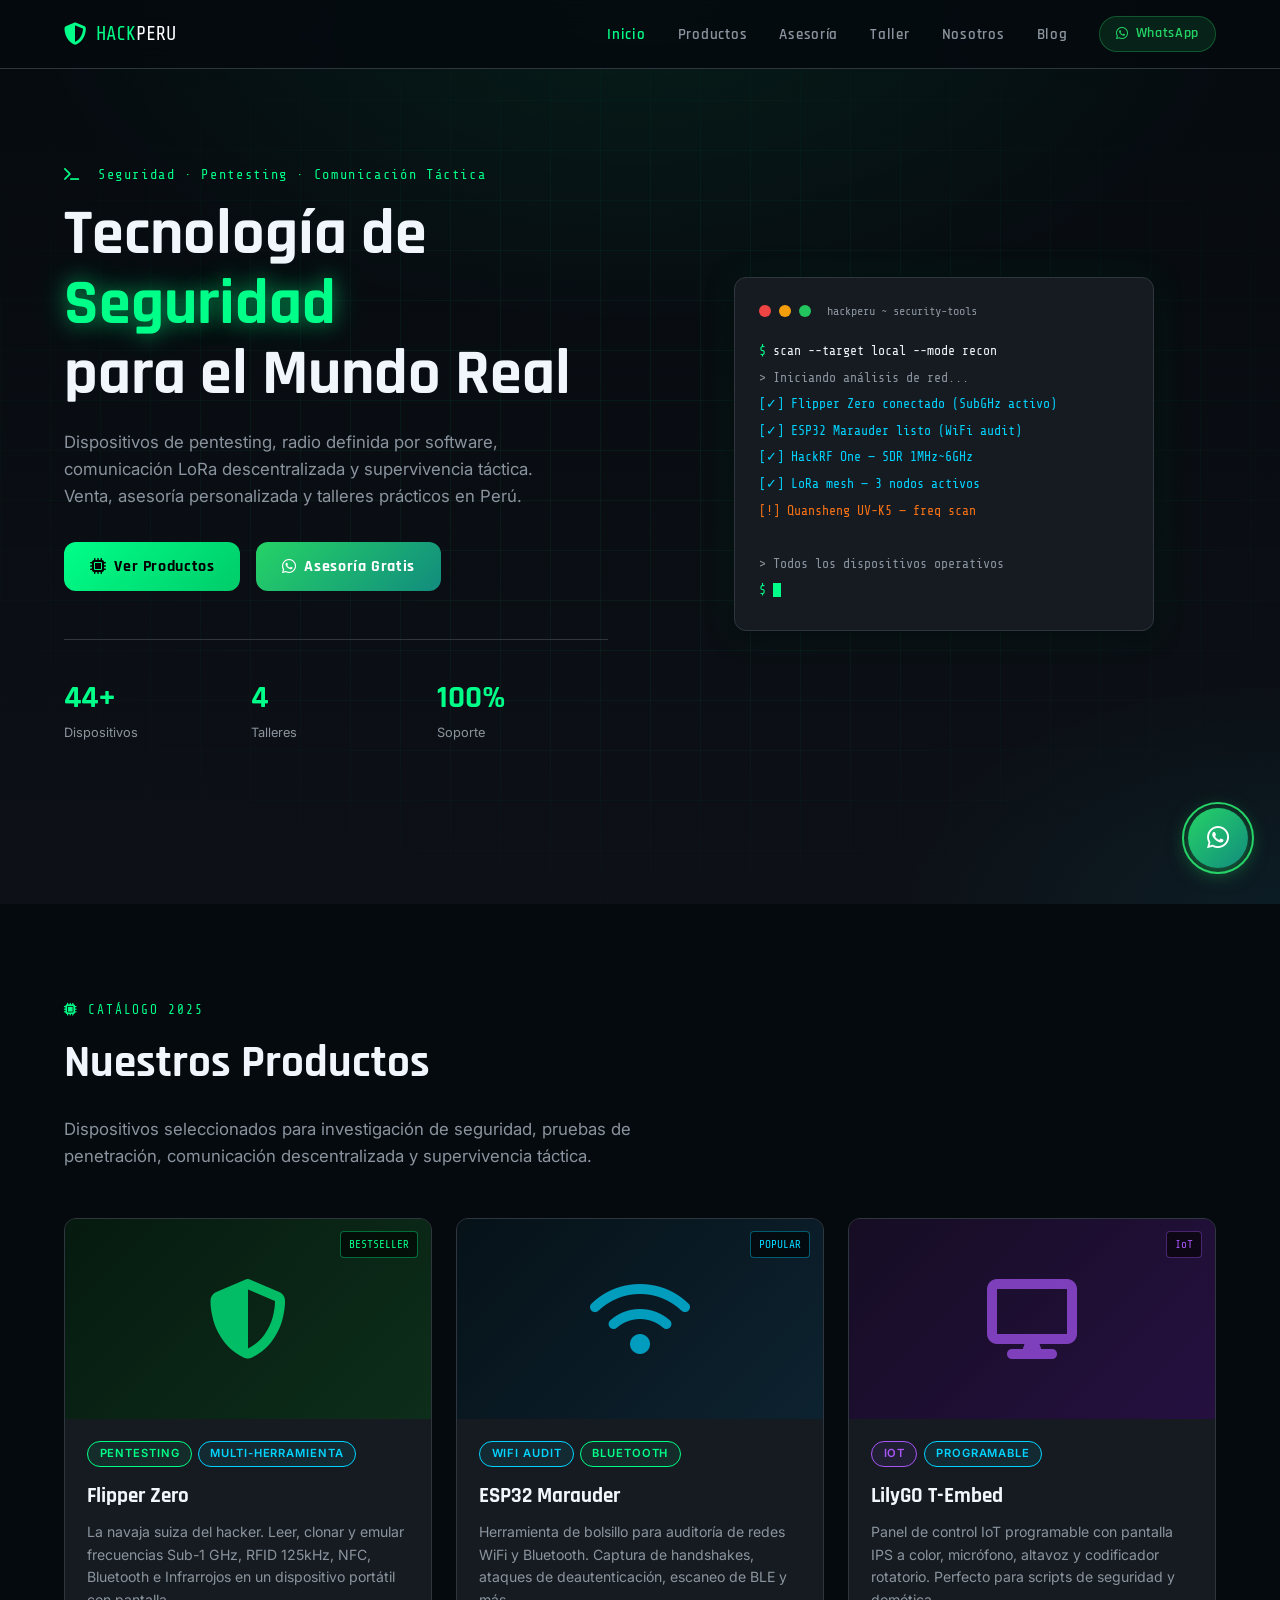
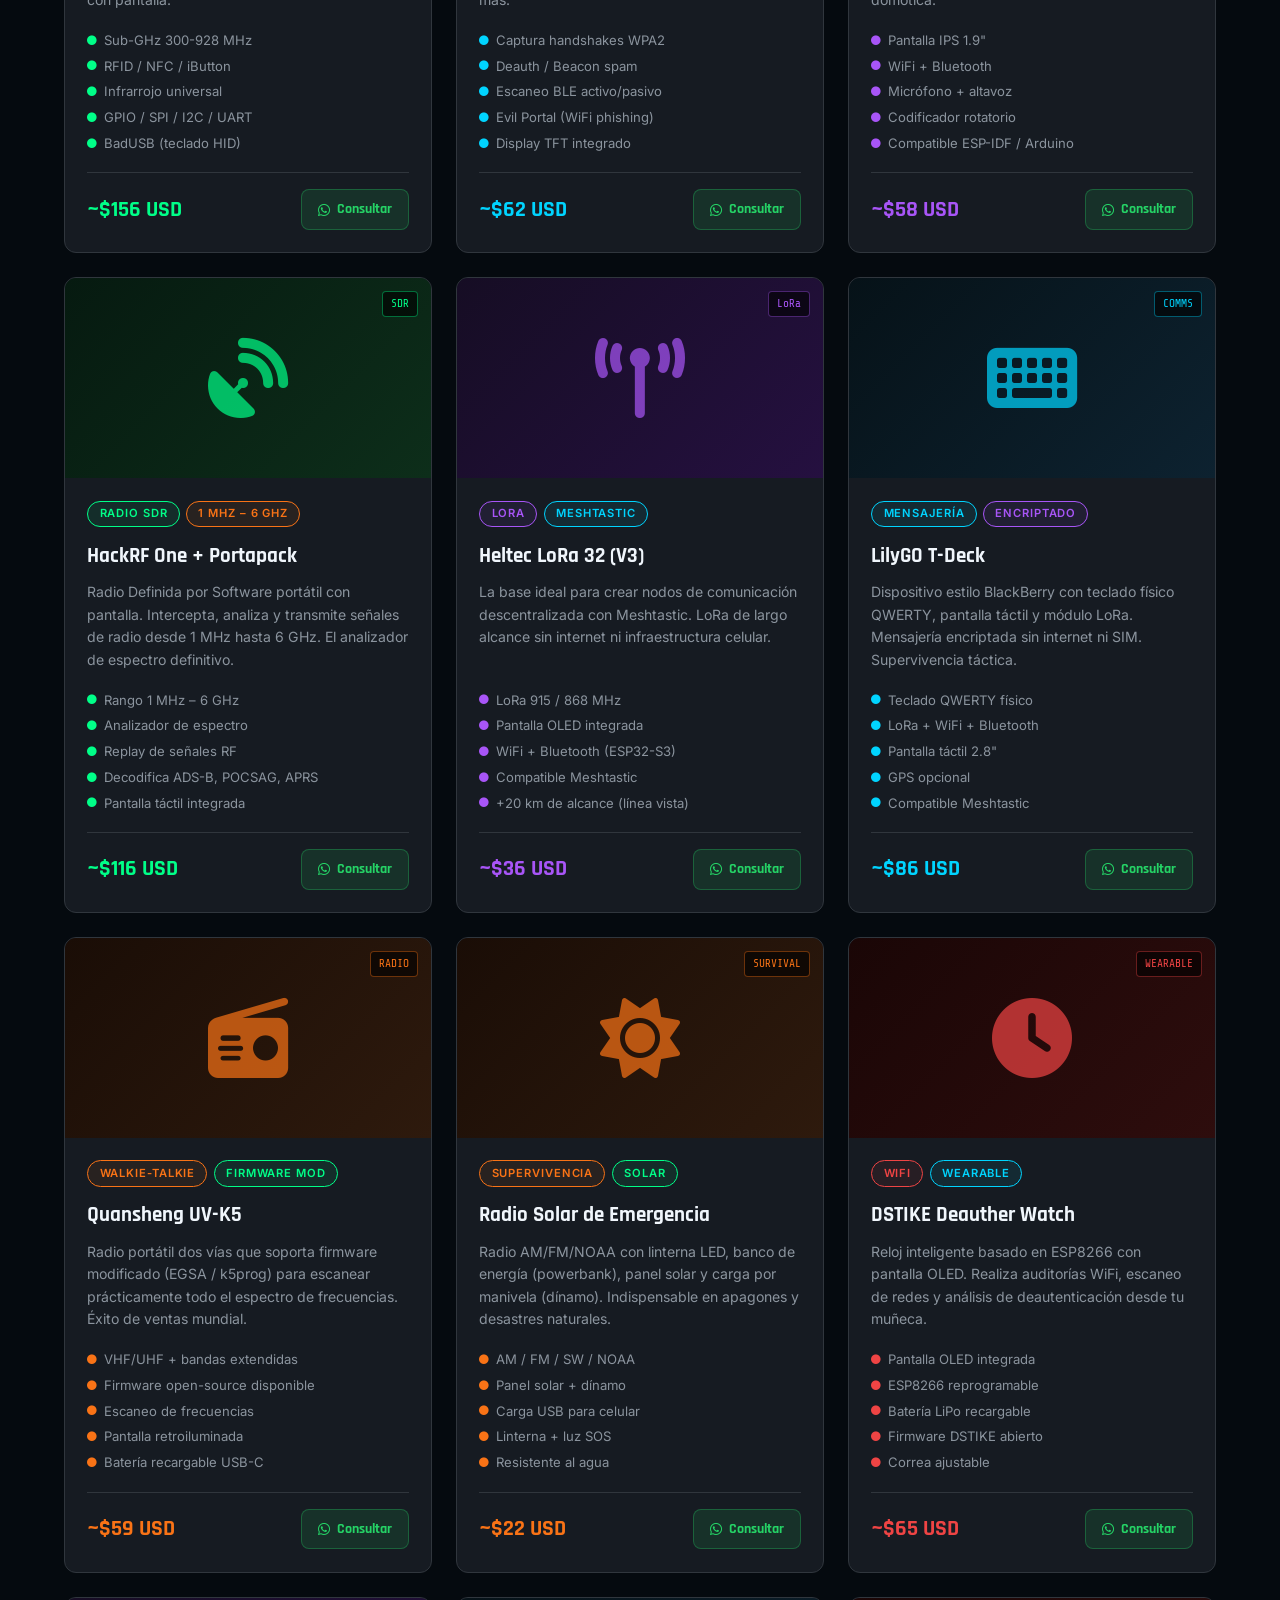
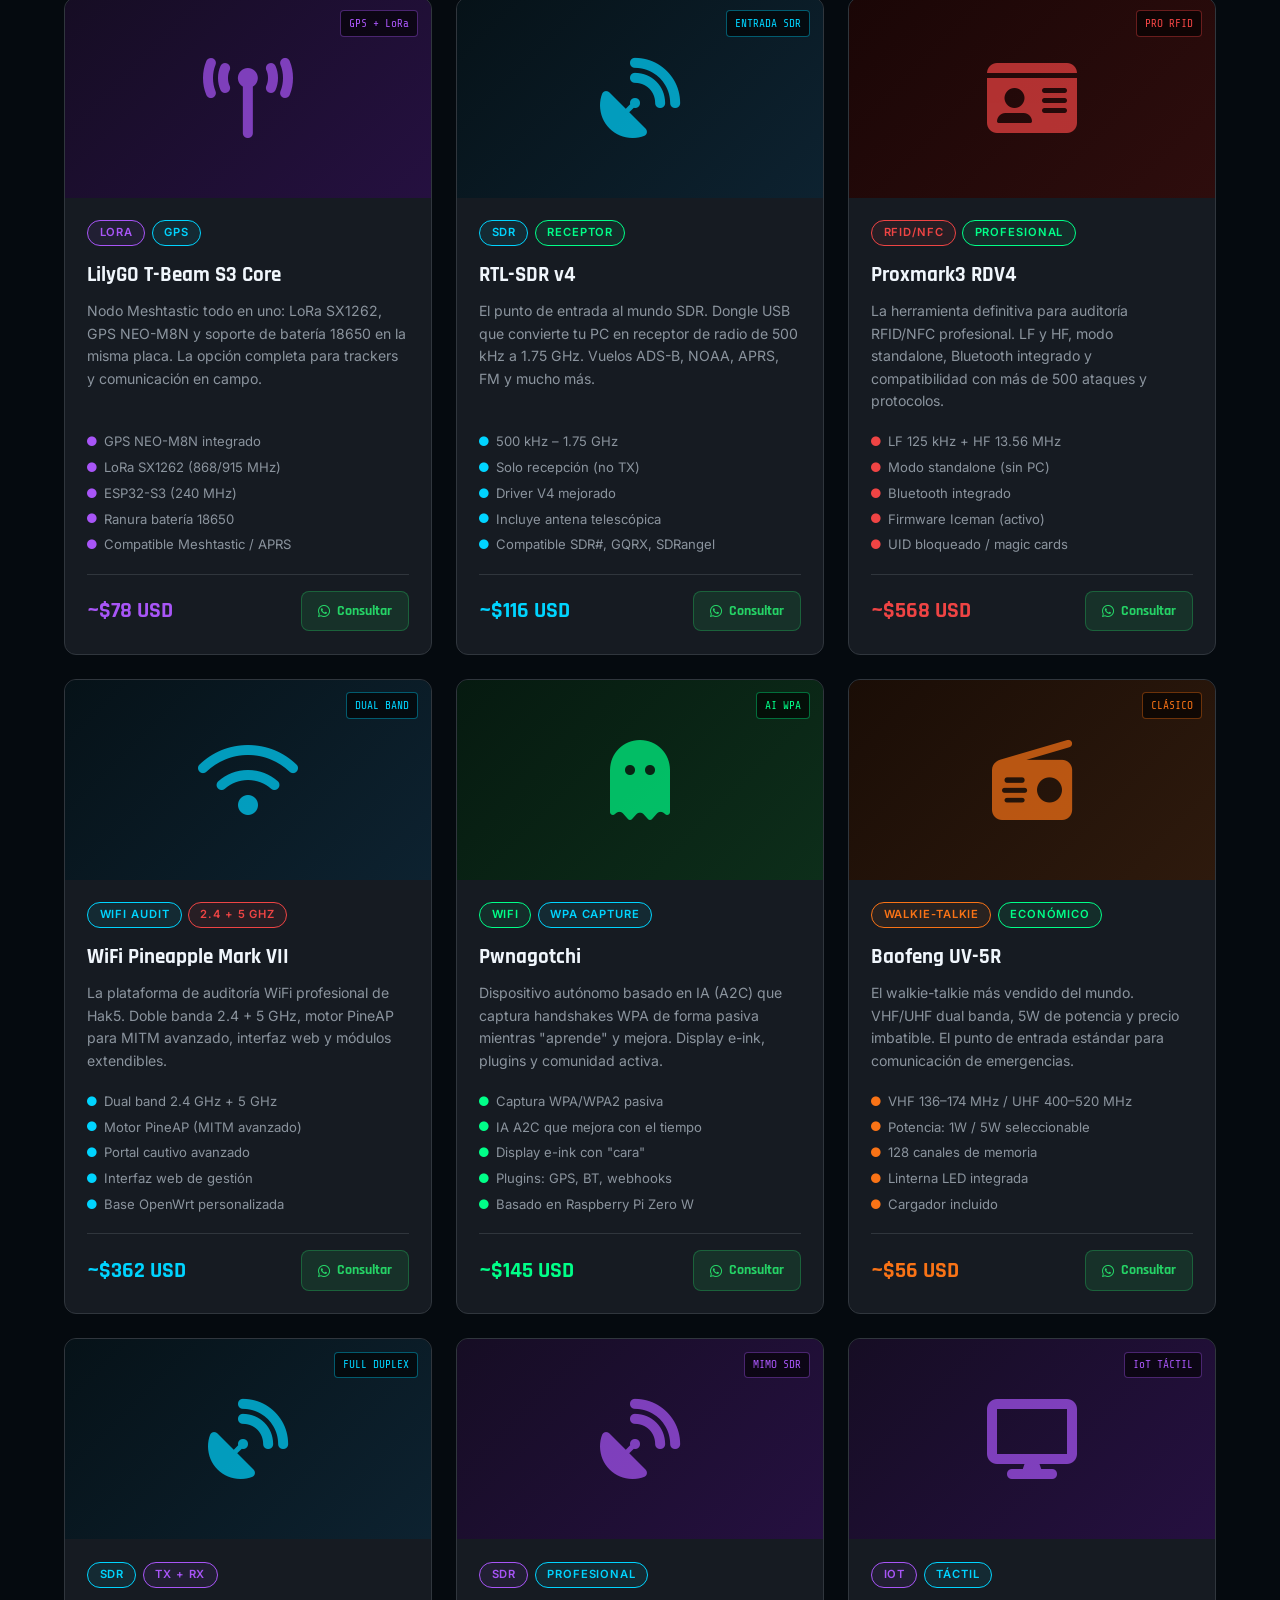
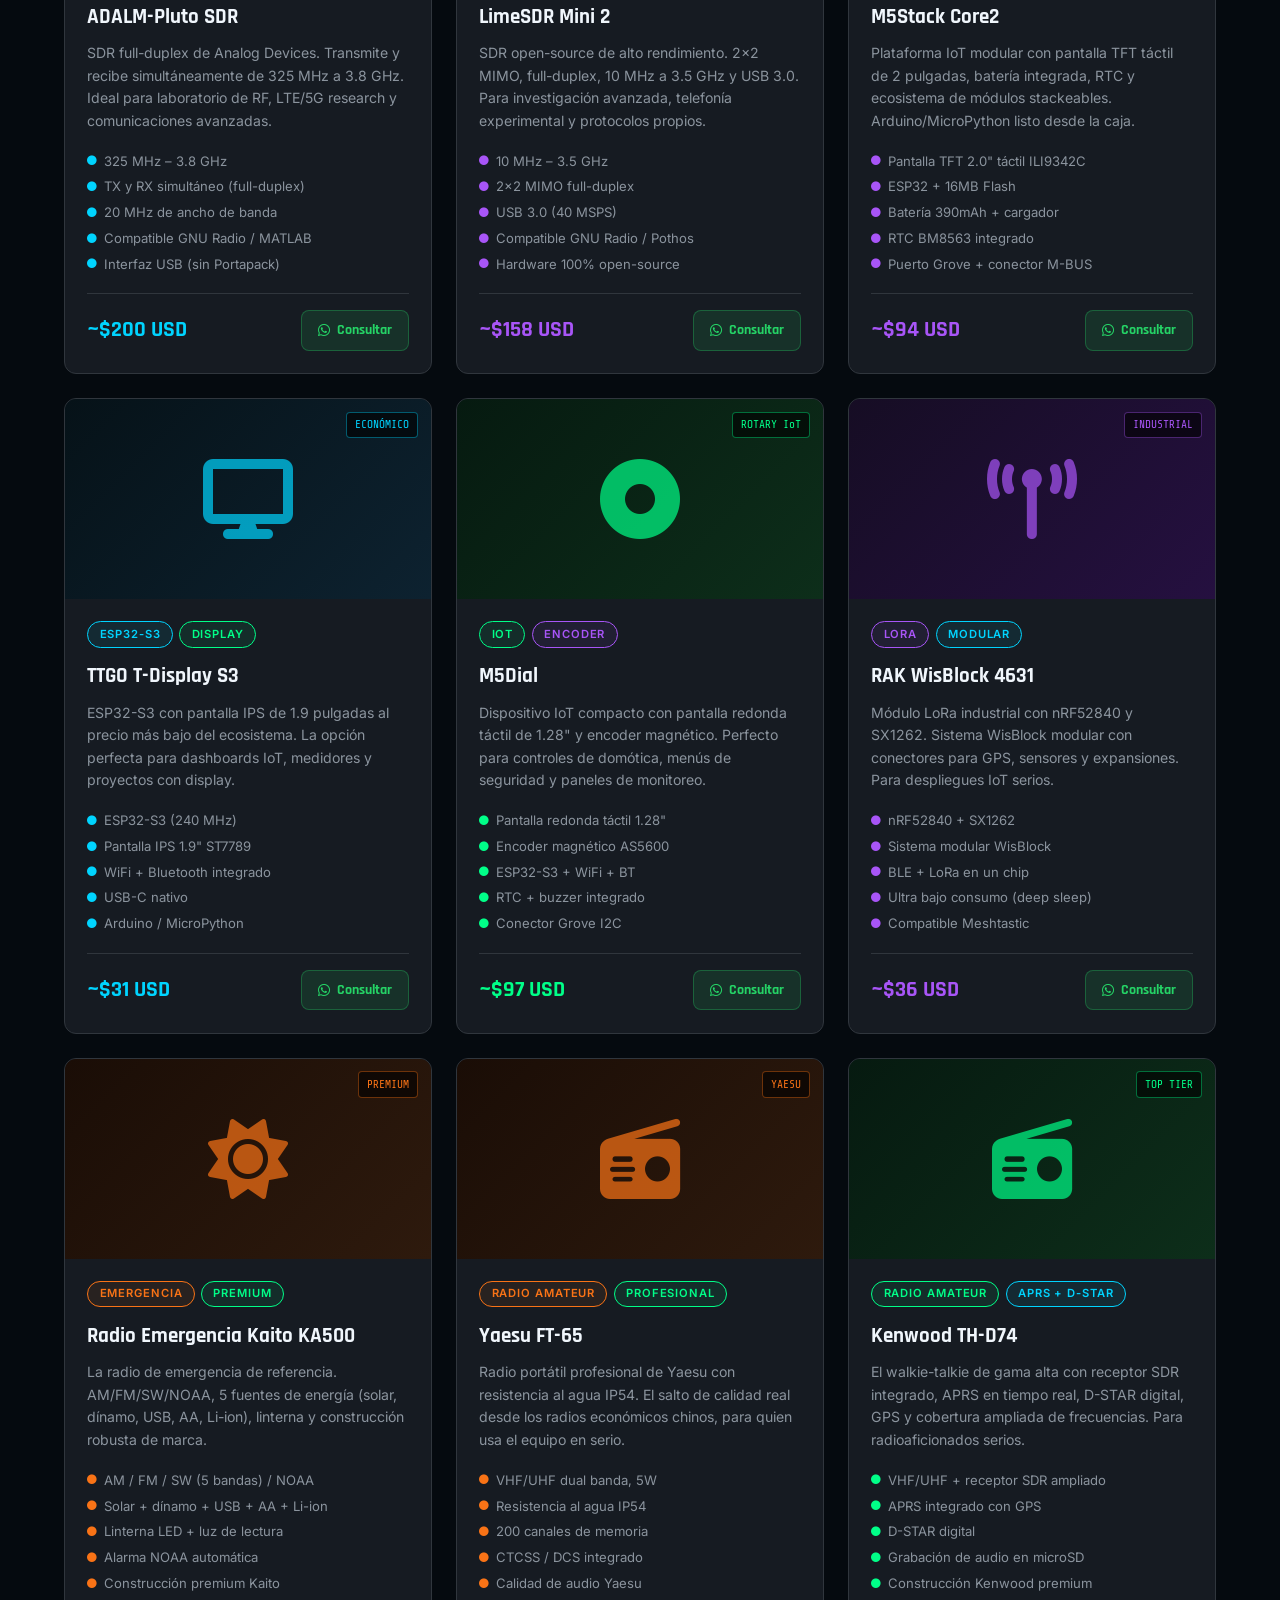
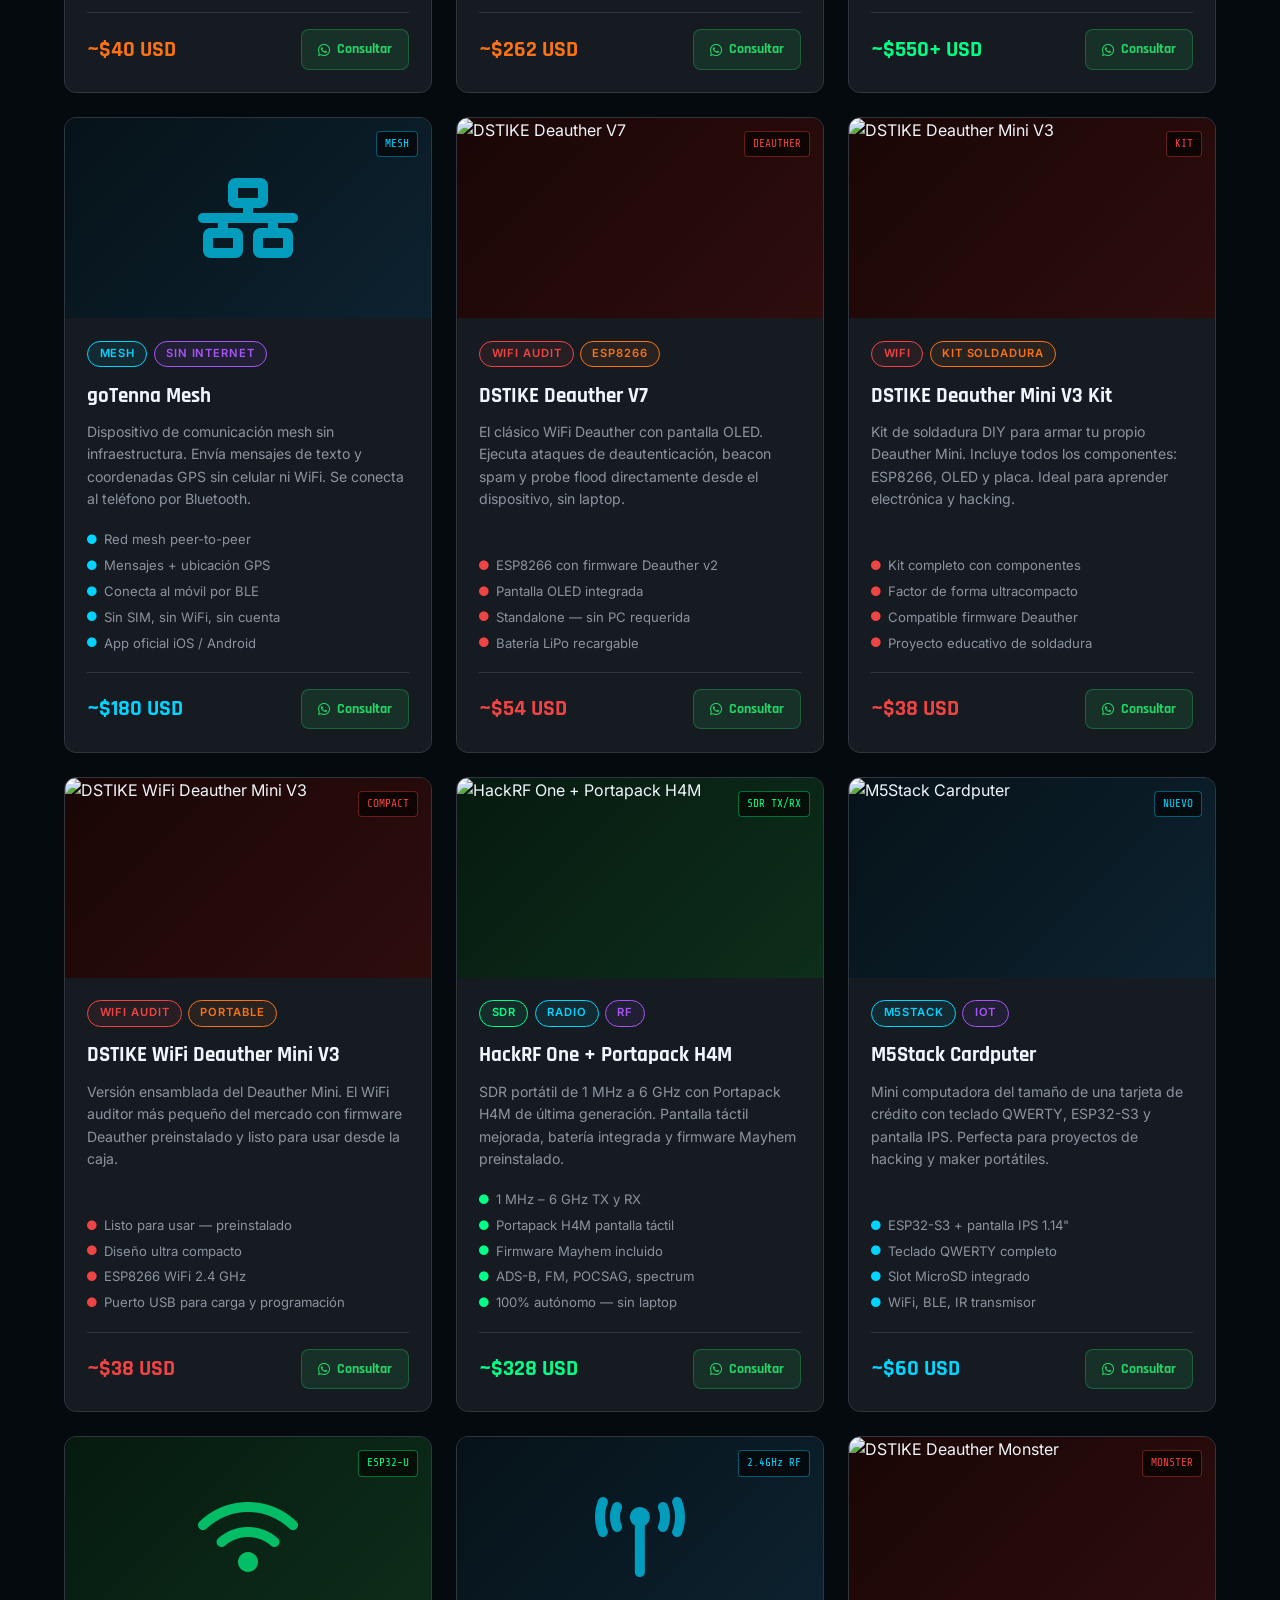
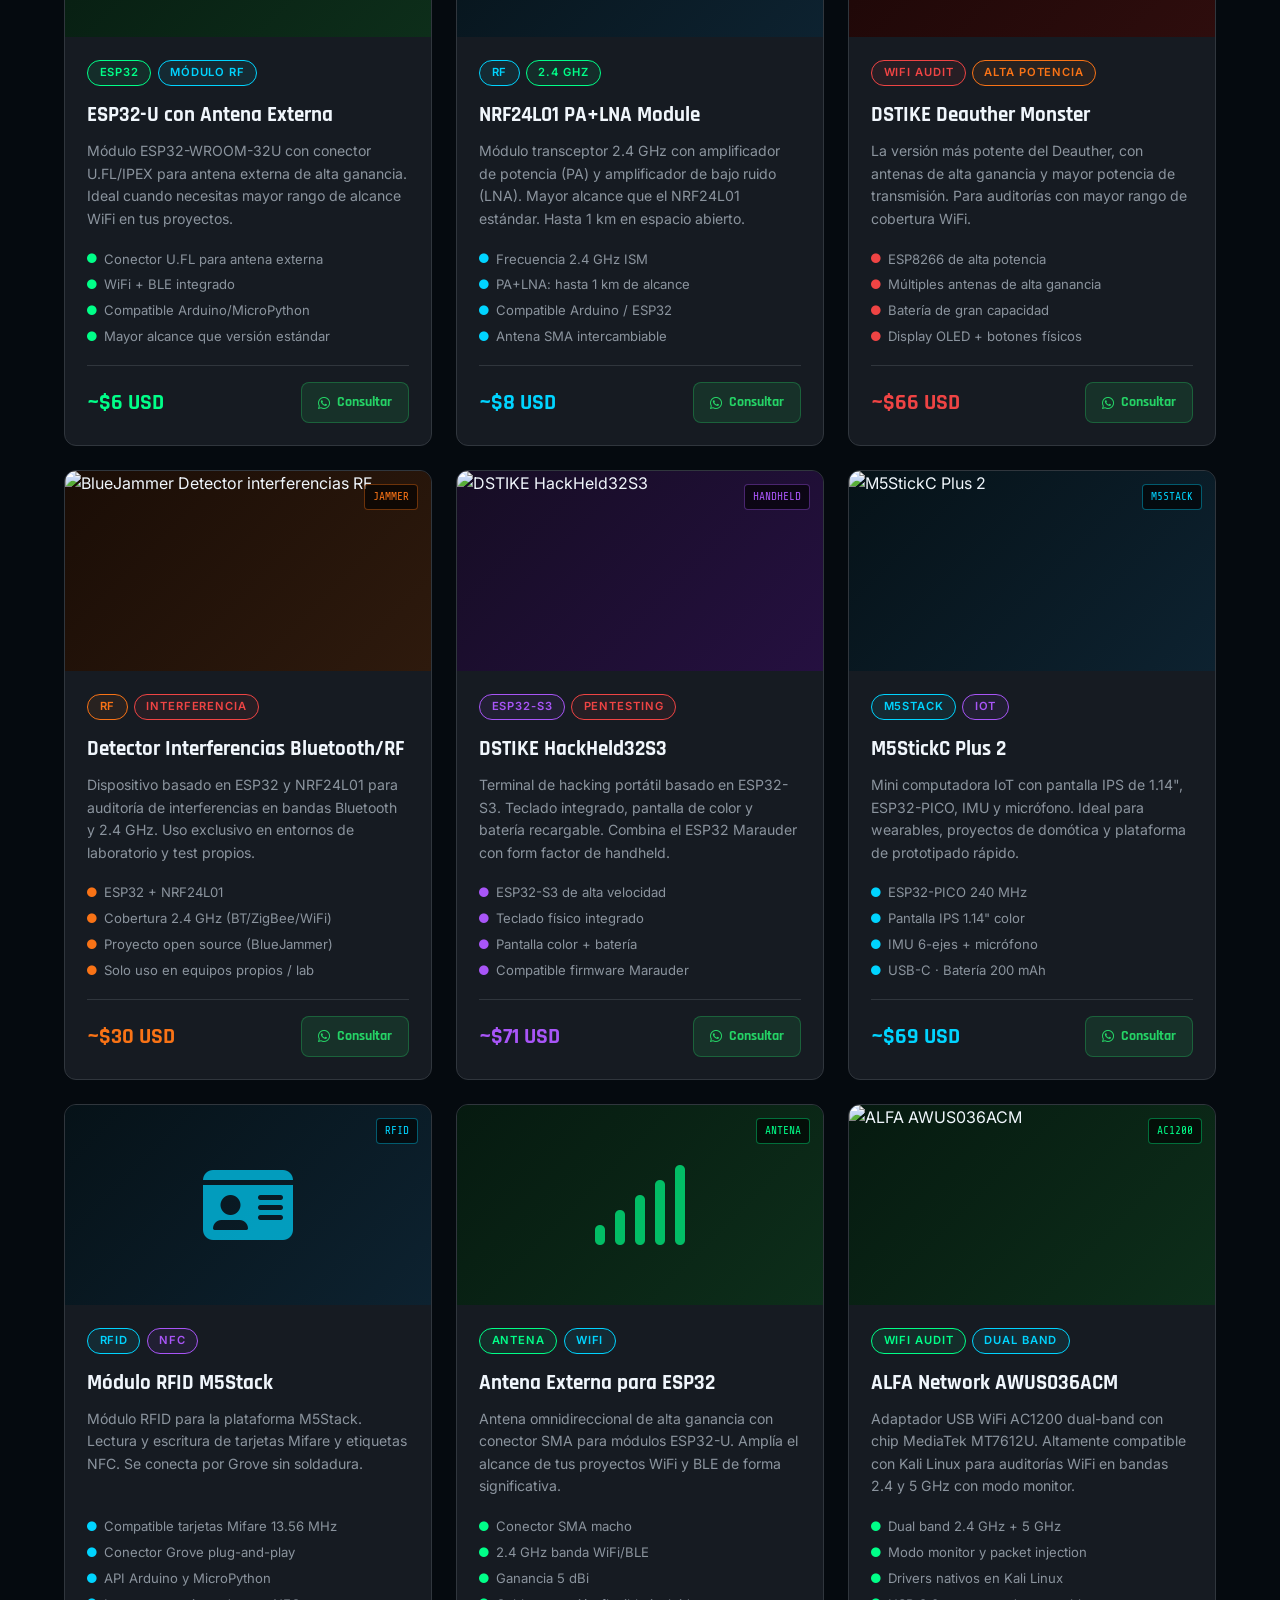
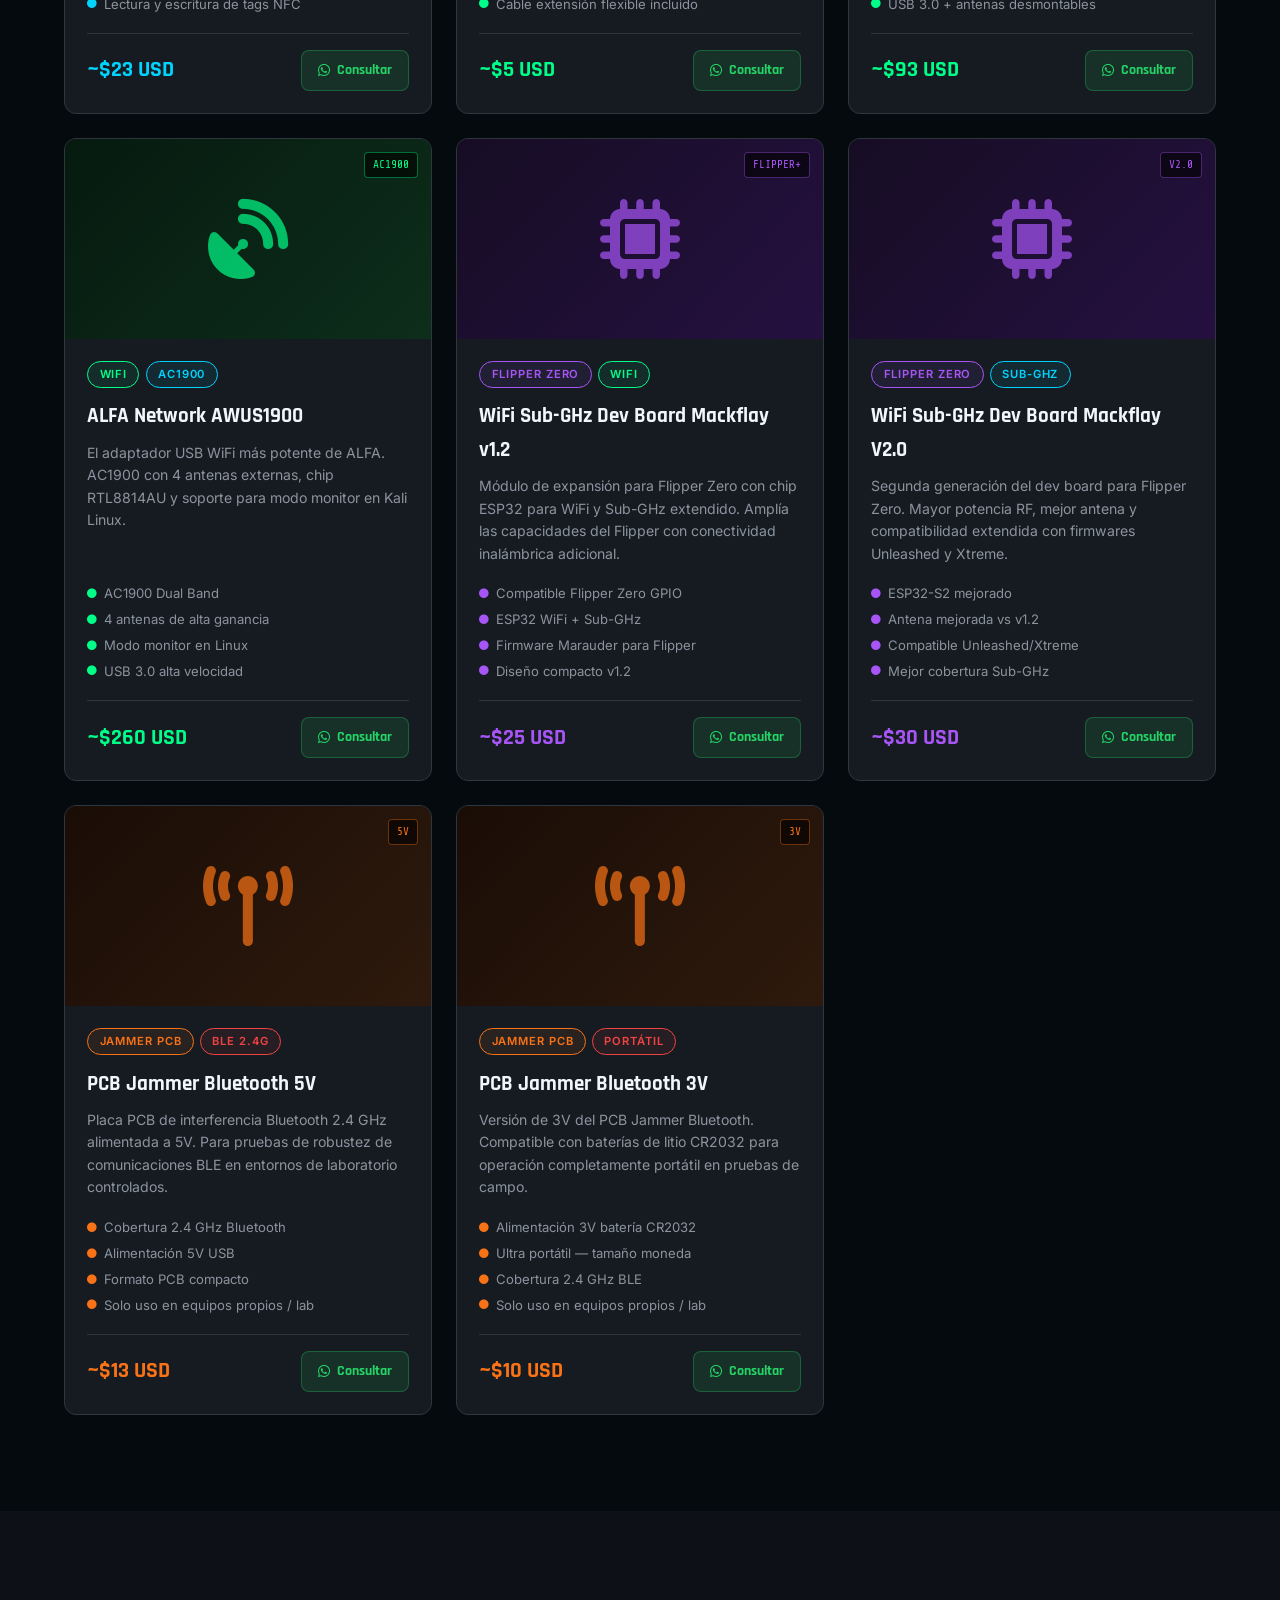
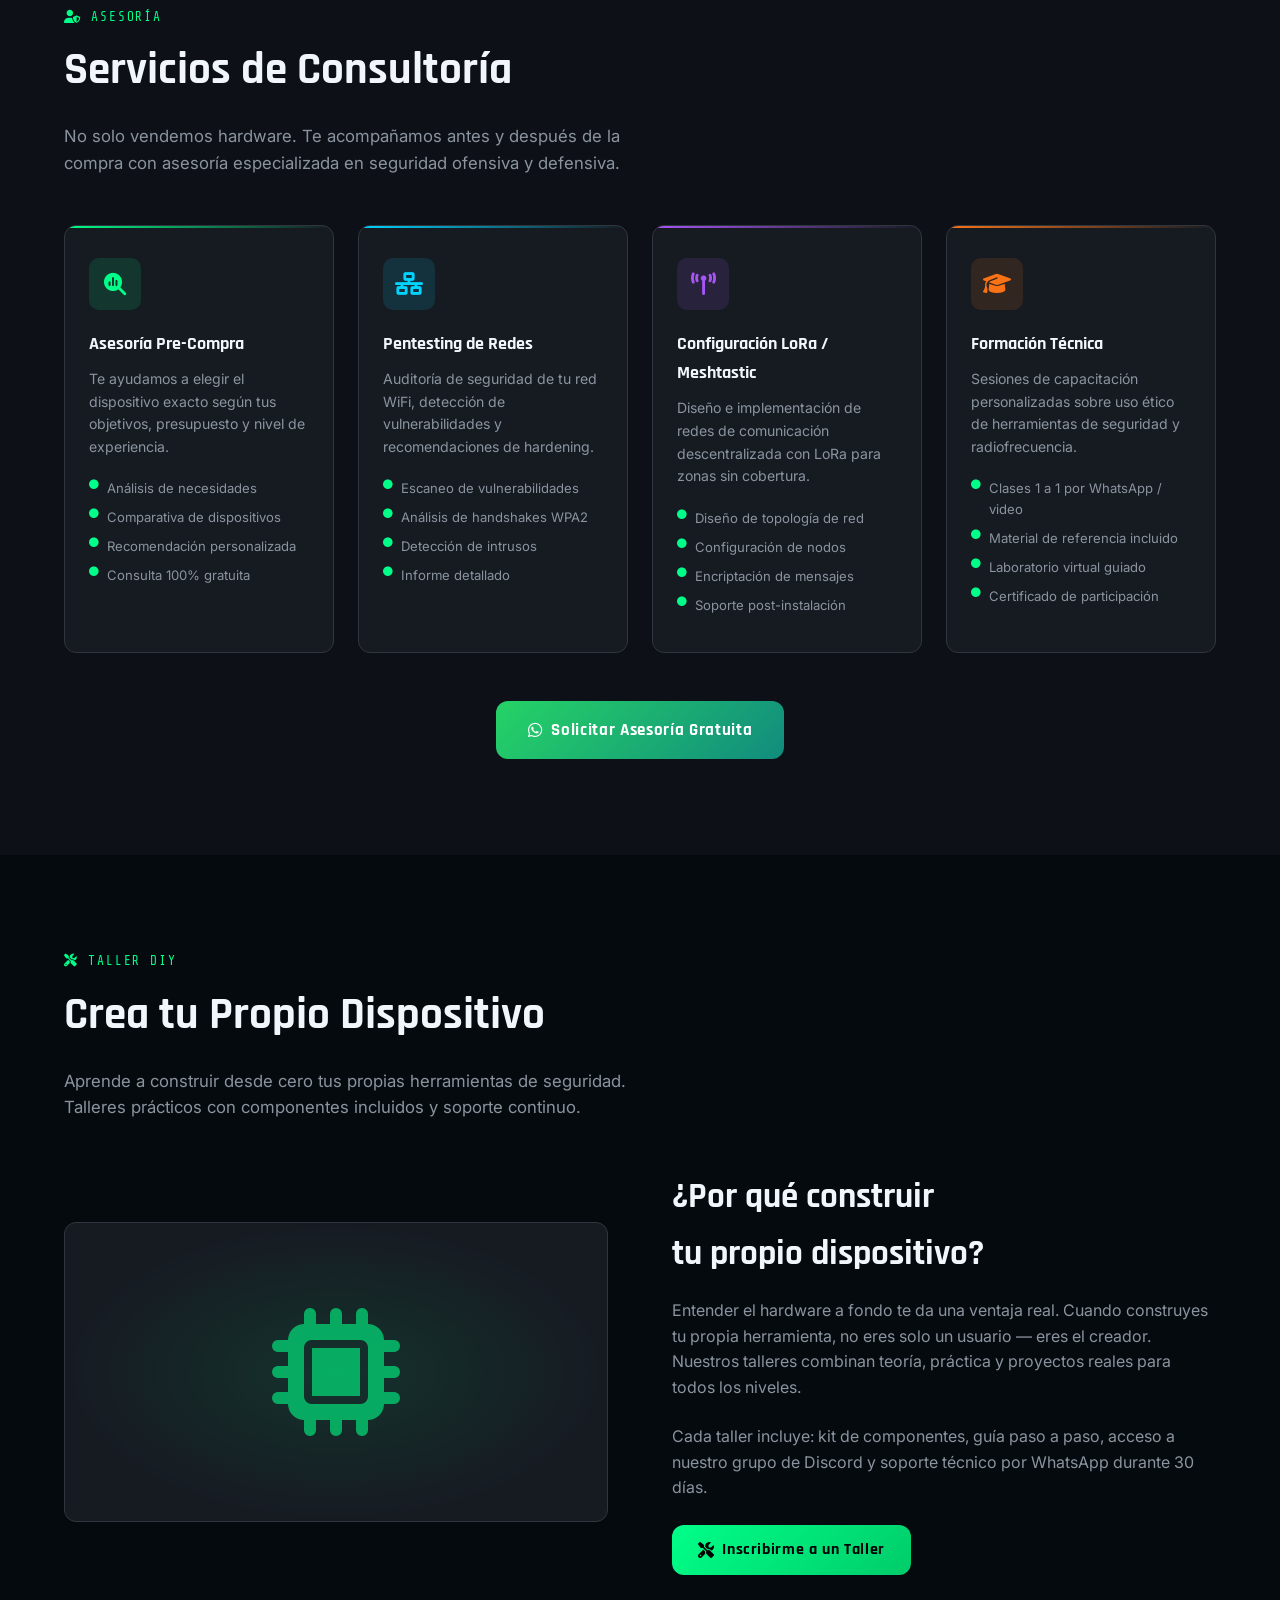
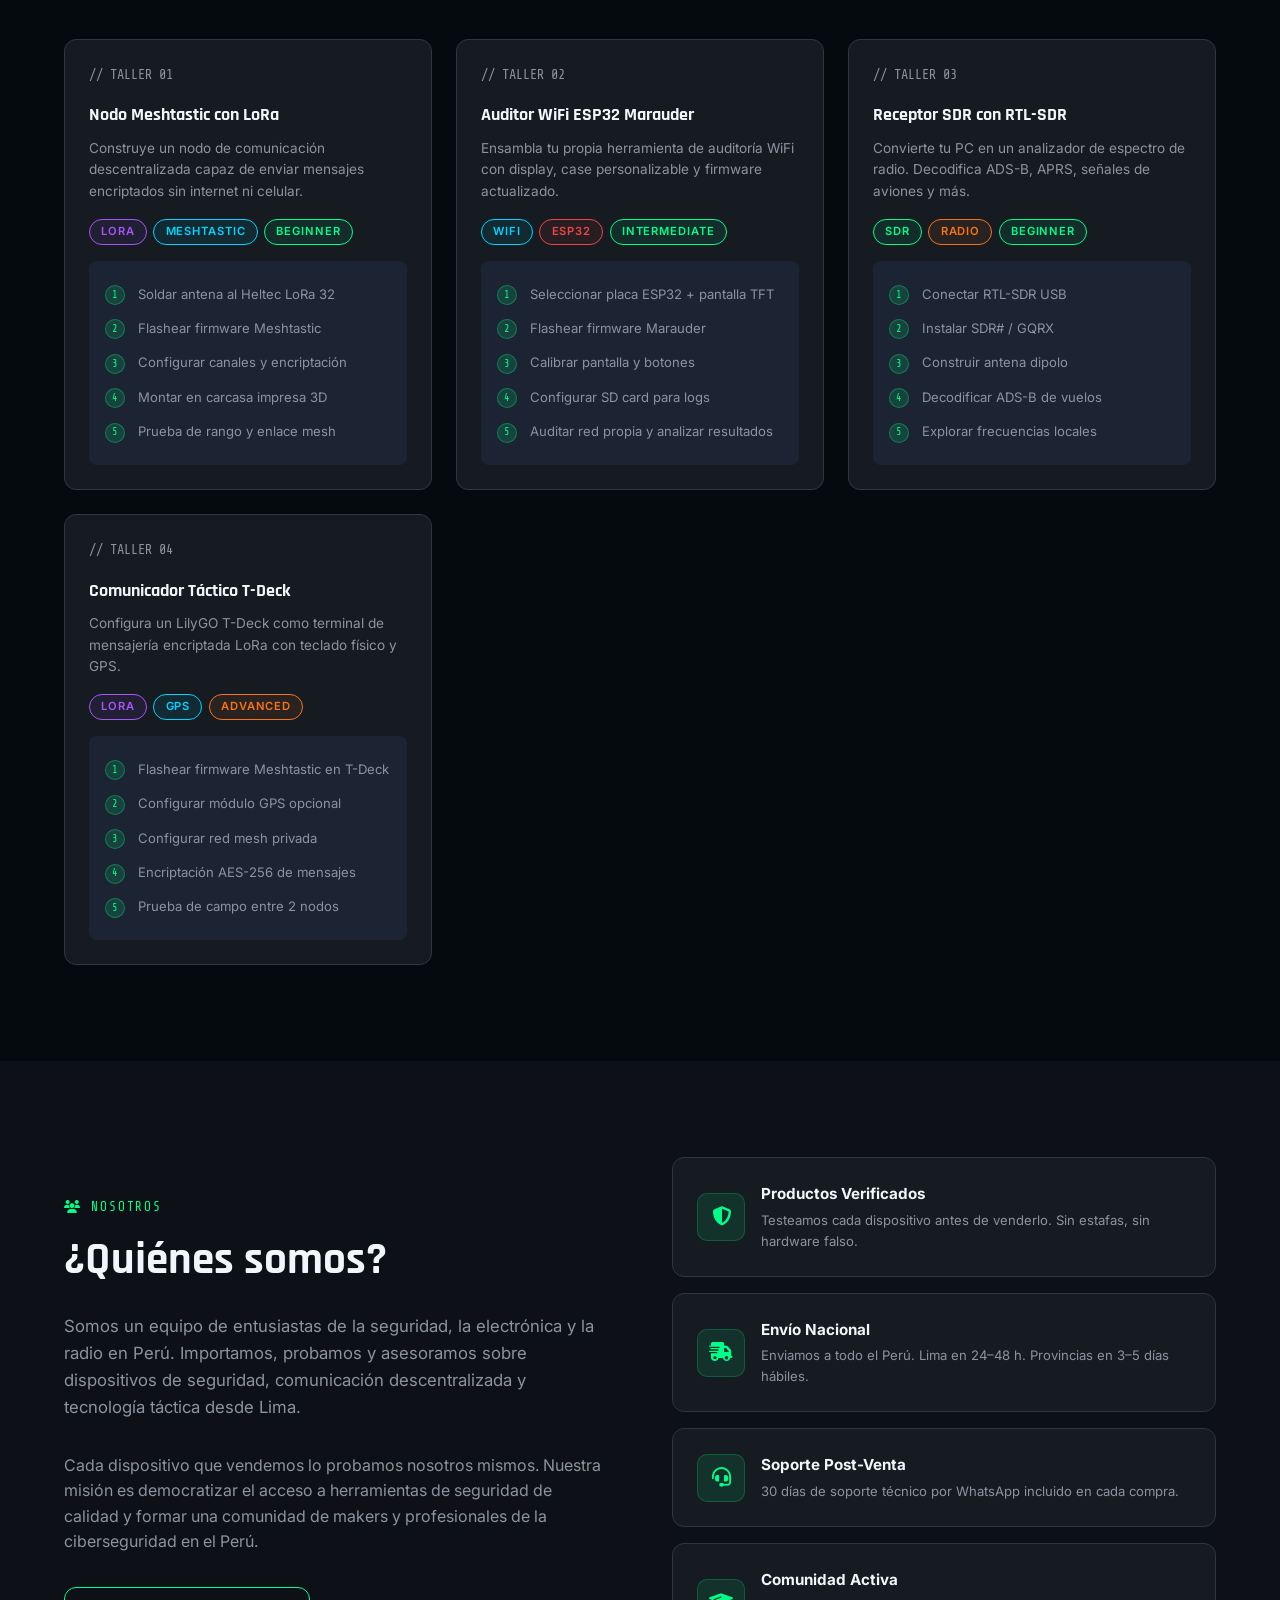
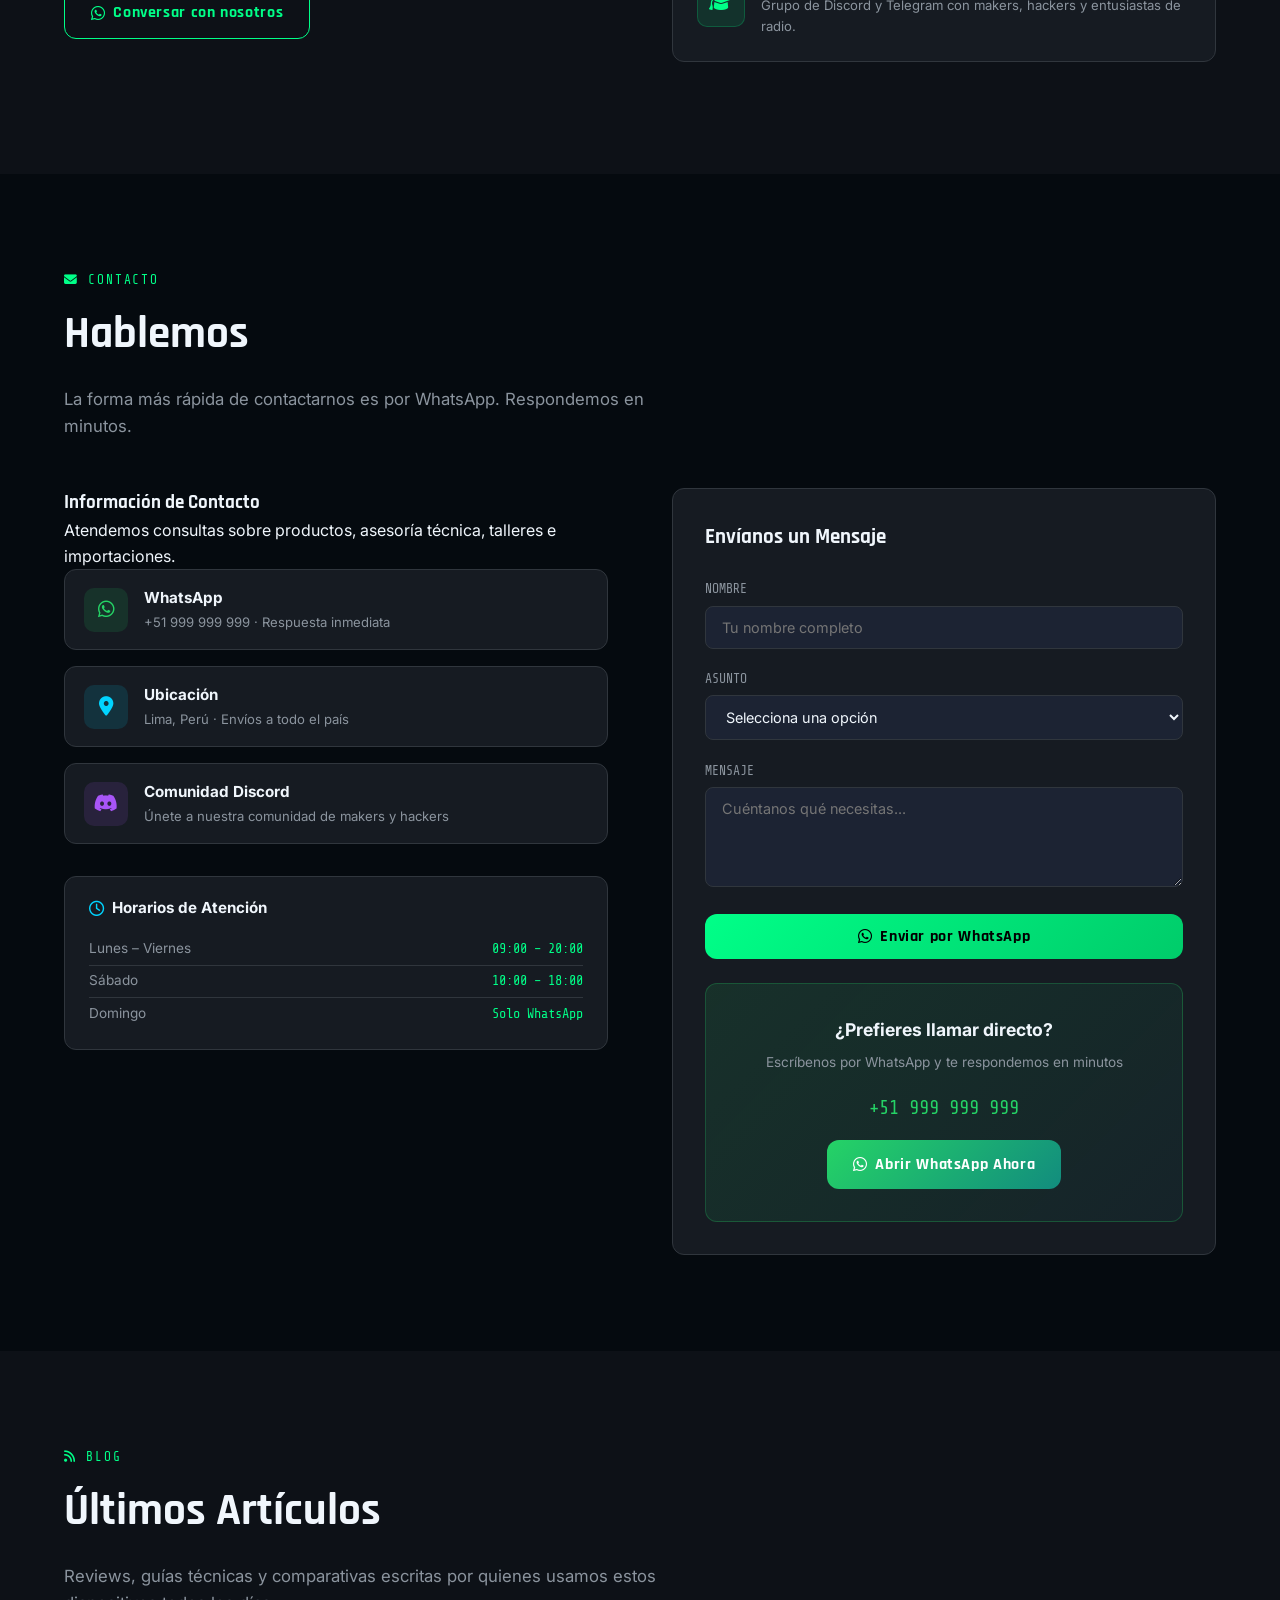
==== commit ffdfe9aa: "Update all 44 product prices to AliExpress cost × 2 Searched AliExpress for each of the 44 products " ====
--- a/index.html
+++ b/index.html
@@ -1035,7 +1035,7 @@
             <li><i class="fa-solid fa-circle green"></i> BadUSB (teclado HID)</li>
           </ul>
           <div class="product-footer">
-            <div class="product-price green">~$169–200 USD</div>
+            <div class="product-price green">~$156 USD</div>
             <a href="https://wa.me/51957085531?text=Hola%2C%20quiero%20información%20sobre%20el%20Flipper%20Zero."
                target="_blank" rel="noopener" class="btn-ask">
               <i class="fa-brands fa-whatsapp"></i> Consultar
@@ -1068,7 +1068,7 @@
             <li><i class="fa-solid fa-circle cyan"></i> Display TFT integrado</li>
           </ul>
           <div class="product-footer">
-            <div class="product-price cyan">~$40–80 USD</div>
+            <div class="product-price cyan">~$62 USD</div>
             <a href="https://wa.me/51957085531?text=Hola%2C%20quiero%20información%20sobre%20el%20ESP32%20Marauder."
                target="_blank" rel="noopener" class="btn-ask">
               <i class="fa-brands fa-whatsapp"></i> Consultar
@@ -1101,7 +1101,7 @@
             <li><i class="fa-solid fa-circle purple"></i> Compatible ESP-IDF / Arduino</li>
           </ul>
           <div class="product-footer">
-            <div class="product-price purple">~$30–45 USD</div>
+            <div class="product-price purple">~$58 USD</div>
             <a href="https://wa.me/51957085531?text=Hola%2C%20quiero%20información%20sobre%20el%20LilyGO%20T-Embed."
                target="_blank" rel="noopener" class="btn-ask">
               <i class="fa-brands fa-whatsapp"></i> Consultar
@@ -1134,7 +1134,7 @@
             <li><i class="fa-solid fa-circle green"></i> Pantalla táctil integrada</li>
           </ul>
           <div class="product-footer">
-            <div class="product-price green">~$120–180 USD</div>
+            <div class="product-price green">~$116 USD</div>
             <a href="https://wa.me/51957085531?text=Hola%2C%20quiero%20información%20sobre%20el%20HackRF%20One%20con%20Portapack."
                target="_blank" rel="noopener" class="btn-ask">
               <i class="fa-brands fa-whatsapp"></i> Consultar
@@ -1167,7 +1167,7 @@
             <li><i class="fa-solid fa-circle purple"></i> +20 km de alcance (línea vista)</li>
           </ul>
           <div class="product-footer">
-            <div class="product-price purple">~$15–25 USD</div>
+            <div class="product-price purple">~$36 USD</div>
             <a href="https://wa.me/51957085531?text=Hola%2C%20quiero%20información%20sobre%20el%20Heltec%20LoRa%2032."
                target="_blank" rel="noopener" class="btn-ask">
               <i class="fa-brands fa-whatsapp"></i> Consultar
@@ -1200,7 +1200,7 @@
             <li><i class="fa-solid fa-circle cyan"></i> Compatible Meshtastic</li>
           </ul>
           <div class="product-footer">
-            <div class="product-price cyan">~$45–60 USD</div>
+            <div class="product-price cyan">~$86 USD</div>
             <a href="https://wa.me/51957085531?text=Hola%2C%20quiero%20información%20sobre%20el%20LilyGO%20T-Deck."
                target="_blank" rel="noopener" class="btn-ask">
               <i class="fa-brands fa-whatsapp"></i> Consultar
@@ -1233,7 +1233,7 @@
             <li><i class="fa-solid fa-circle orange"></i> Batería recargable USB-C</li>
           </ul>
           <div class="product-footer">
-            <div class="product-price orange">~$20–35 USD</div>
+            <div class="product-price orange">~$59 USD</div>
             <a href="https://wa.me/51957085531?text=Hola%2C%20quiero%20información%20sobre%20el%20Quansheng%20UV-K5."
                target="_blank" rel="noopener" class="btn-ask">
               <i class="fa-brands fa-whatsapp"></i> Consultar
@@ -1266,7 +1266,7 @@
             <li><i class="fa-solid fa-circle orange"></i> Resistente al agua</li>
           </ul>
           <div class="product-footer">
-            <div class="product-price orange">~$15–30 USD</div>
+            <div class="product-price orange">~$22 USD</div>
             <a href="https://wa.me/51957085531?text=Hola%2C%20quiero%20información%20sobre%20la%20Radio%20Solar%20de%20Emergencia."
                target="_blank" rel="noopener" class="btn-ask">
               <i class="fa-brands fa-whatsapp"></i> Consultar
@@ -1299,7 +1299,7 @@
             <li><i class="fa-solid fa-circle red"></i> Correa ajustable</li>
           </ul>
           <div class="product-footer">
-            <div class="product-price red">~$40–65 USD</div>
+            <div class="product-price red">~$65 USD</div>
             <a href="https://wa.me/51957085531?text=Hola%2C%20quiero%20información%20sobre%20el%20DSTIKE%20Deauther%20Watch."
                target="_blank" rel="noopener" class="btn-ask">
               <i class="fa-brands fa-whatsapp"></i> Consultar
@@ -1332,7 +1332,7 @@
             <li><i class="fa-solid fa-circle purple"></i> Compatible Meshtastic / APRS</li>
           </ul>
           <div class="product-footer">
-            <div class="product-price purple">~$35–55 USD</div>
+            <div class="product-price purple">~$78 USD</div>
             <a href="https://wa.me/51957085531?text=Hola%2C%20quiero%20información%20sobre%20el%20LilyGO%20T-Beam."
                target="_blank" rel="noopener" class="btn-ask">
               <i class="fa-brands fa-whatsapp"></i> Consultar
@@ -1365,7 +1365,7 @@
             <li><i class="fa-solid fa-circle cyan"></i> Compatible SDR#, GQRX, SDRangel</li>
           </ul>
           <div class="product-footer">
-            <div class="product-price cyan">~$25–35 USD</div>
+            <div class="product-price cyan">~$116 USD</div>
             <a href="https://wa.me/51957085531?text=Hola%2C%20quiero%20información%20sobre%20el%20RTL-SDR%20v4."
                target="_blank" rel="noopener" class="btn-ask">
               <i class="fa-brands fa-whatsapp"></i> Consultar
@@ -1398,7 +1398,7 @@
             <li><i class="fa-solid fa-circle red"></i> UID bloqueado / magic cards</li>
           </ul>
           <div class="product-footer">
-            <div class="product-price red">~$300–350 USD</div>
+            <div class="product-price red">~$568 USD</div>
             <a href="https://wa.me/51957085531?text=Hola%2C%20quiero%20información%20sobre%20el%20Proxmark3%20RDV4."
                target="_blank" rel="noopener" class="btn-ask">
               <i class="fa-brands fa-whatsapp"></i> Consultar
@@ -1431,7 +1431,7 @@
             <li><i class="fa-solid fa-circle cyan"></i> Base OpenWrt personalizada</li>
           </ul>
           <div class="product-footer">
-            <div class="product-price cyan">~$199 USD</div>
+            <div class="product-price cyan">~$362 USD</div>
             <a href="https://wa.me/51957085531?text=Hola%2C%20quiero%20información%20sobre%20el%20WiFi%20Pineapple%20Mark%20VII."
                target="_blank" rel="noopener" class="btn-ask">
               <i class="fa-brands fa-whatsapp"></i> Consultar
@@ -1464,7 +1464,7 @@
             <li><i class="fa-solid fa-circle green"></i> Basado en Raspberry Pi Zero W</li>
           </ul>
           <div class="product-footer">
-            <div class="product-price green">~$50–80 USD</div>
+            <div class="product-price green">~$145 USD</div>
             <a href="https://wa.me/51957085531?text=Hola%2C%20quiero%20información%20sobre%20el%20Pwnagotchi."
                target="_blank" rel="noopener" class="btn-ask">
               <i class="fa-brands fa-whatsapp"></i> Consultar
@@ -1497,7 +1497,7 @@
             <li><i class="fa-solid fa-circle orange"></i> Cargador incluido</li>
           </ul>
           <div class="product-footer">
-            <div class="product-price orange">~$20–30 USD</div>
+            <div class="product-price orange">~$56 USD</div>
             <a href="https://wa.me/51957085531?text=Hola%2C%20quiero%20información%20sobre%20el%20Baofeng%20UV-5R."
                target="_blank" rel="noopener" class="btn-ask">
               <i class="fa-brands fa-whatsapp"></i> Consultar
@@ -1530,7 +1530,7 @@
             <li><i class="fa-solid fa-circle cyan"></i> Interfaz USB (sin Portapack)</li>
           </ul>
           <div class="product-footer">
-            <div class="product-price cyan">~$100–150 USD</div>
+            <div class="product-price cyan">~$200 USD</div>
             <a href="https://wa.me/51957085531?text=Hola%2C%20quiero%20información%20sobre%20el%20ADALM-Pluto%20SDR."
                target="_blank" rel="noopener" class="btn-ask">
               <i class="fa-brands fa-whatsapp"></i> Consultar
@@ -1563,7 +1563,7 @@
             <li><i class="fa-solid fa-circle purple"></i> Hardware 100% open-source</li>
           </ul>
           <div class="product-footer">
-            <div class="product-price purple">~$180–220 USD</div>
+            <div class="product-price purple">~$158 USD</div>
             <a href="https://wa.me/51957085531?text=Hola%2C%20quiero%20información%20sobre%20el%20LimeSDR%20Mini%202."
                target="_blank" rel="noopener" class="btn-ask">
               <i class="fa-brands fa-whatsapp"></i> Consultar
@@ -1596,7 +1596,7 @@
             <li><i class="fa-solid fa-circle purple"></i> Puerto Grove + conector M-BUS</li>
           </ul>
           <div class="product-footer">
-            <div class="product-price purple">~$50–65 USD</div>
+            <div class="product-price purple">~$94 USD</div>
             <a href="https://wa.me/51957085531?text=Hola%2C%20quiero%20información%20sobre%20el%20M5Stack%20Core2."
                target="_blank" rel="noopener" class="btn-ask">
               <i class="fa-brands fa-whatsapp"></i> Consultar
@@ -1629,7 +1629,7 @@
             <li><i class="fa-solid fa-circle cyan"></i> Arduino / MicroPython</li>
           </ul>
           <div class="product-footer">
-            <div class="product-price cyan">~$15–22 USD</div>
+            <div class="product-price cyan">~$31 USD</div>
             <a href="https://wa.me/51957085531?text=Hola%2C%20quiero%20información%20sobre%20el%20TTGO%20T-Display%20S3."
                target="_blank" rel="noopener" class="btn-ask">
               <i class="fa-brands fa-whatsapp"></i> Consultar
@@ -1662,7 +1662,7 @@
             <li><i class="fa-solid fa-circle green"></i> Conector Grove I2C</li>
           </ul>
           <div class="product-footer">
-            <div class="product-price green">~$20–30 USD</div>
+            <div class="product-price green">~$97 USD</div>
             <a href="https://wa.me/51957085531?text=Hola%2C%20quiero%20información%20sobre%20el%20M5Dial."
                target="_blank" rel="noopener" class="btn-ask">
               <i class="fa-brands fa-whatsapp"></i> Consultar
@@ -1695,7 +1695,7 @@
             <li><i class="fa-solid fa-circle purple"></i> Compatible Meshtastic</li>
           </ul>
           <div class="product-footer">
-            <div class="product-price purple">~$35–70 USD</div>
+            <div class="product-price purple">~$36 USD</div>
             <a href="https://wa.me/51957085531?text=Hola%2C%20quiero%20información%20sobre%20el%20RAK%20WisBlock%204631."
                target="_blank" rel="noopener" class="btn-ask">
               <i class="fa-brands fa-whatsapp"></i> Consultar
@@ -1728,7 +1728,7 @@
             <li><i class="fa-solid fa-circle orange"></i> Construcción premium Kaito</li>
           </ul>
           <div class="product-footer">
-            <div class="product-price orange">~$50–80 USD</div>
+            <div class="product-price orange">~$40 USD</div>
             <a href="https://wa.me/51957085531?text=Hola%2C%20quiero%20información%20sobre%20la%20Kaito%20KA500."
                target="_blank" rel="noopener" class="btn-ask">
               <i class="fa-brands fa-whatsapp"></i> Consultar
@@ -1761,7 +1761,7 @@
             <li><i class="fa-solid fa-circle orange"></i> Calidad de audio Yaesu</li>
           </ul>
           <div class="product-footer">
-            <div class="product-price orange">~$100–130 USD</div>
+            <div class="product-price orange">~$262 USD</div>
             <a href="https://wa.me/51957085531?text=Hola%2C%20quiero%20información%20sobre%20el%20Yaesu%20FT-65."
                target="_blank" rel="noopener" class="btn-ask">
               <i class="fa-brands fa-whatsapp"></i> Consultar
@@ -1794,7 +1794,7 @@
             <li><i class="fa-solid fa-circle green"></i> Construcción Kenwood premium</li>
           </ul>
           <div class="product-footer">
-            <div class="product-price green">~$400+ USD</div>
+            <div class="product-price green">~$550+ USD</div>
             <a href="https://wa.me/51957085531?text=Hola%2C%20quiero%20información%20sobre%20el%20Kenwood%20TH-D74."
                target="_blank" rel="noopener" class="btn-ask">
               <i class="fa-brands fa-whatsapp"></i> Consultar
@@ -1827,7 +1827,7 @@
             <li><i class="fa-solid fa-circle cyan"></i> App oficial iOS / Android</li>
           </ul>
           <div class="product-footer">
-            <div class="product-price cyan">~$80–120 USD</div>
+            <div class="product-price cyan">~$180 USD</div>
             <a href="https://wa.me/51957085531?text=Hola%2C%20quiero%20información%20sobre%20el%20goTenna%20Mesh."
                target="_blank" rel="noopener" class="btn-ask">
               <i class="fa-brands fa-whatsapp"></i> Consultar
@@ -1859,7 +1859,7 @@
             <li><i class="fa-solid fa-circle red"></i> Batería LiPo recargable</li>
           </ul>
           <div class="product-footer">
-            <div class="product-price red">~$25–40 USD</div>
+            <div class="product-price red">~$54 USD</div>
             <a href="https://wa.me/51999999999?text=Hola%2C%20quiero%20información%20sobre%20el%20DSTIKE%20Deauther%20V7."
                target="_blank" rel="noopener" class="btn-ask">
               <i class="fa-brands fa-whatsapp"></i> Consultar
@@ -1891,7 +1891,7 @@
             <li><i class="fa-solid fa-circle red"></i> Proyecto educativo de soldadura</li>
           </ul>
           <div class="product-footer">
-            <div class="product-price red">~$15–25 USD</div>
+            <div class="product-price red">~$38 USD</div>
             <a href="https://wa.me/51999999999?text=Hola%2C%20quiero%20información%20sobre%20el%20DSTIKE%20Deauther%20Mini%20V3%20Kit."
                target="_blank" rel="noopener" class="btn-ask">
               <i class="fa-brands fa-whatsapp"></i> Consultar
@@ -1923,7 +1923,7 @@
             <li><i class="fa-solid fa-circle red"></i> Puerto USB para carga y programación</li>
           </ul>
           <div class="product-footer">
-            <div class="product-price red">~$20–35 USD</div>
+            <div class="product-price red">~$38 USD</div>
             <a href="https://wa.me/51999999999?text=Hola%2C%20quiero%20información%20sobre%20el%20DSTIKE%20WiFi%20Deauther%20Mini%20V3."
                target="_blank" rel="noopener" class="btn-ask">
               <i class="fa-brands fa-whatsapp"></i> Consultar
@@ -1957,7 +1957,7 @@
             <li><i class="fa-solid fa-circle green"></i> 100% autónomo — sin laptop</li>
           </ul>
           <div class="product-footer">
-            <div class="product-price green">~$120–180 USD</div>
+            <div class="product-price green">~$328 USD</div>
             <a href="https://wa.me/51999999999?text=Hola%2C%20quiero%20información%20sobre%20el%20HackRF%20One%20con%20Portapack%20H4M."
                target="_blank" rel="noopener" class="btn-ask">
               <i class="fa-brands fa-whatsapp"></i> Consultar
@@ -1989,7 +1989,7 @@
             <li><i class="fa-solid fa-circle cyan"></i> WiFi, BLE, IR transmisor</li>
           </ul>
           <div class="product-footer">
-            <div class="product-price cyan">~$30–45 USD</div>
+            <div class="product-price cyan">~$60 USD</div>
             <a href="https://wa.me/51999999999?text=Hola%2C%20quiero%20información%20sobre%20el%20M5Stack%20Cardputer."
                target="_blank" rel="noopener" class="btn-ask">
               <i class="fa-brands fa-whatsapp"></i> Consultar
@@ -2021,7 +2021,7 @@
             <li><i class="fa-solid fa-circle green"></i> Mayor alcance que versión estándar</li>
           </ul>
           <div class="product-footer">
-            <div class="product-price green">~$5–12 USD</div>
+            <div class="product-price green">~$6 USD</div>
             <a href="https://wa.me/51999999999?text=Hola%2C%20quiero%20información%20sobre%20el%20ESP32-U%20con%20antena%20externa."
                target="_blank" rel="noopener" class="btn-ask">
               <i class="fa-brands fa-whatsapp"></i> Consultar
@@ -2053,7 +2053,7 @@
             <li><i class="fa-solid fa-circle cyan"></i> Antena SMA intercambiable</li>
           </ul>
           <div class="product-footer">
-            <div class="product-price cyan">~$5–15 USD</div>
+            <div class="product-price cyan">~$8 USD</div>
             <a href="https://wa.me/51999999999?text=Hola%2C%20quiero%20información%20sobre%20el%20NRF24L01%20PA%2BLNA."
                target="_blank" rel="noopener" class="btn-ask">
               <i class="fa-brands fa-whatsapp"></i> Consultar
@@ -2085,7 +2085,7 @@
             <li><i class="fa-solid fa-circle red"></i> Display OLED + botones físicos</li>
           </ul>
           <div class="product-footer">
-            <div class="product-price red">~$35–55 USD</div>
+            <div class="product-price red">~$66 USD</div>
             <a href="https://wa.me/51999999999?text=Hola%2C%20quiero%20información%20sobre%20el%20DSTIKE%20Deauther%20Monster."
                target="_blank" rel="noopener" class="btn-ask">
               <i class="fa-brands fa-whatsapp"></i> Consultar
@@ -2117,7 +2117,7 @@
             <li><i class="fa-solid fa-circle orange"></i> Solo uso en equipos propios / lab</li>
           </ul>
           <div class="product-footer">
-            <div class="product-price orange">~$15–30 USD</div>
+            <div class="product-price orange">~$30 USD</div>
             <a href="https://wa.me/51999999999?text=Hola%2C%20quiero%20información%20sobre%20el%20Detector%20de%20Interferencias%20BT%2FRF."
                target="_blank" rel="noopener" class="btn-ask">
               <i class="fa-brands fa-whatsapp"></i> Consultar
@@ -2149,7 +2149,7 @@
             <li><i class="fa-solid fa-circle purple"></i> Compatible firmware Marauder</li>
           </ul>
           <div class="product-footer">
-            <div class="product-price purple">~$40–65 USD</div>
+            <div class="product-price purple">~$71 USD</div>
             <a href="https://wa.me/51999999999?text=Hola%2C%20quiero%20información%20sobre%20el%20DSTIKE%20HackHeld32S3."
                target="_blank" rel="noopener" class="btn-ask">
               <i class="fa-brands fa-whatsapp"></i> Consultar
@@ -2181,7 +2181,7 @@
             <li><i class="fa-solid fa-circle cyan"></i> USB-C · Batería 200 mAh</li>
           </ul>
           <div class="product-footer">
-            <div class="product-price cyan">~$20–30 USD</div>
+            <div class="product-price cyan">~$69 USD</div>
             <a href="https://wa.me/51999999999?text=Hola%2C%20quiero%20información%20sobre%20el%20M5StickC%20Plus%202."
                target="_blank" rel="noopener" class="btn-ask">
               <i class="fa-brands fa-whatsapp"></i> Consultar
@@ -2213,7 +2213,7 @@
             <li><i class="fa-solid fa-circle cyan"></i> Lectura y escritura de tags NFC</li>
           </ul>
           <div class="product-footer">
-            <div class="product-price cyan">~$10–20 USD</div>
+            <div class="product-price cyan">~$23 USD</div>
             <a href="https://wa.me/51999999999?text=Hola%2C%20quiero%20información%20sobre%20el%20Módulo%20RFID%20M5Stack."
                target="_blank" rel="noopener" class="btn-ask">
               <i class="fa-brands fa-whatsapp"></i> Consultar
@@ -2245,7 +2245,7 @@
             <li><i class="fa-solid fa-circle green"></i> Cable extensión flexible incluido</li>
           </ul>
           <div class="product-footer">
-            <div class="product-price green">~$5–10 USD</div>
+            <div class="product-price green">~$5 USD</div>
             <a href="https://wa.me/51999999999?text=Hola%2C%20quiero%20información%20sobre%20la%20Antena%20Externa%20para%20ESP32."
                target="_blank" rel="noopener" class="btn-ask">
               <i class="fa-brands fa-whatsapp"></i> Consultar
@@ -2277,7 +2277,7 @@
             <li><i class="fa-solid fa-circle green"></i> USB 3.0 + antenas desmontables</li>
           </ul>
           <div class="product-footer">
-            <div class="product-price green">~$35–55 USD</div>
+            <div class="product-price green">~$93 USD</div>
             <a href="https://wa.me/51999999999?text=Hola%2C%20quiero%20información%20sobre%20el%20ALFA%20AWUS036ACM."
                target="_blank" rel="noopener" class="btn-ask">
               <i class="fa-brands fa-whatsapp"></i> Consultar
@@ -2309,7 +2309,7 @@
             <li><i class="fa-solid fa-circle green"></i> USB 3.0 alta velocidad</li>
           </ul>
           <div class="product-footer">
-            <div class="product-price green">~$50–80 USD</div>
+            <div class="product-price green">~$260 USD</div>
             <a href="https://wa.me/51999999999?text=Hola%2C%20quiero%20información%20sobre%20el%20ALFA%20AWUS1900."
                target="_blank" rel="noopener" class="btn-ask">
               <i class="fa-brands fa-whatsapp"></i> Consultar
@@ -2341,7 +2341,7 @@
             <li><i class="fa-solid fa-circle purple"></i> Diseño compacto v1.2</li>
           </ul>
           <div class="product-footer">
-            <div class="product-price purple">~$20–35 USD</div>
+            <div class="product-price purple">~$25 USD</div>
             <a href="https://wa.me/51999999999?text=Hola%2C%20quiero%20información%20sobre%20el%20WiFi%20Sub-GHz%20Dev%20Board%20Mackflay%20v1.2."
                target="_blank" rel="noopener" class="btn-ask">
               <i class="fa-brands fa-whatsapp"></i> Consultar
@@ -2373,7 +2373,7 @@
             <li><i class="fa-solid fa-circle purple"></i> Mejor cobertura Sub-GHz</li>
           </ul>
           <div class="product-footer">
-            <div class="product-price purple">~$25–40 USD</div>
+            <div class="product-price purple">~$30 USD</div>
             <a href="https://wa.me/51999999999?text=Hola%2C%20quiero%20información%20sobre%20el%20WiFi%20Sub-GHz%20Dev%20Board%20Mackflay%20V2."
                target="_blank" rel="noopener" class="btn-ask">
               <i class="fa-brands fa-whatsapp"></i> Consultar
@@ -2405,7 +2405,7 @@
             <li><i class="fa-solid fa-circle orange"></i> Solo uso en equipos propios / lab</li>
           </ul>
           <div class="product-footer">
-            <div class="product-price orange">~$15–25 USD</div>
+            <div class="product-price orange">~$13 USD</div>
             <a href="https://wa.me/51999999999?text=Hola%2C%20quiero%20información%20sobre%20el%20PCB%20Jammer%20Bluetooth%205V."
                target="_blank" rel="noopener" class="btn-ask">
               <i class="fa-brands fa-whatsapp"></i> Consultar
@@ -2437,7 +2437,7 @@
             <li><i class="fa-solid fa-circle orange"></i> Solo uso en equipos propios / lab</li>
           </ul>
           <div class="product-footer">
-            <div class="product-price orange">~$12–20 USD</div>
+            <div class="product-price orange">~$10 USD</div>
             <a href="https://wa.me/51999999999?text=Hola%2C%20quiero%20información%20sobre%20el%20PCB%20Jammer%20Bluetooth%203V."
                target="_blank" rel="noopener" class="btn-ask">
               <i class="fa-brands fa-whatsapp"></i> Consultar
